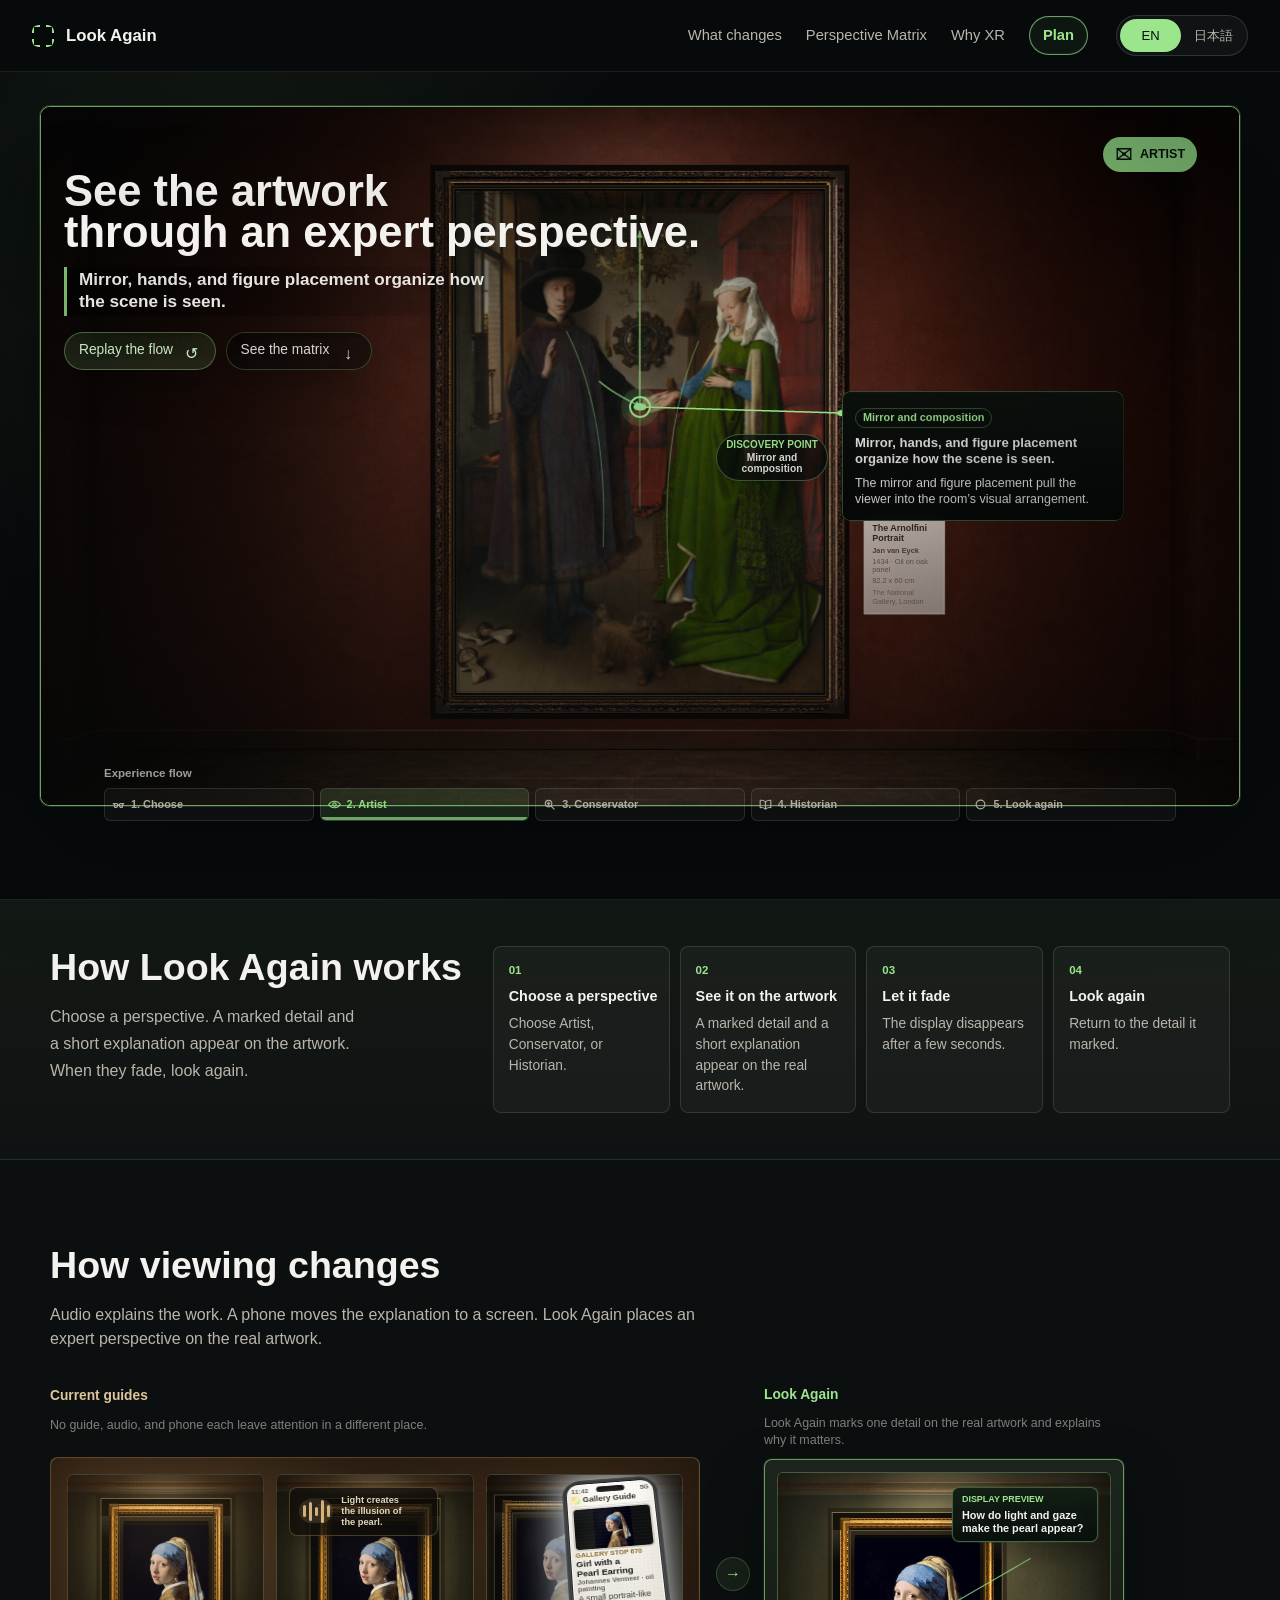
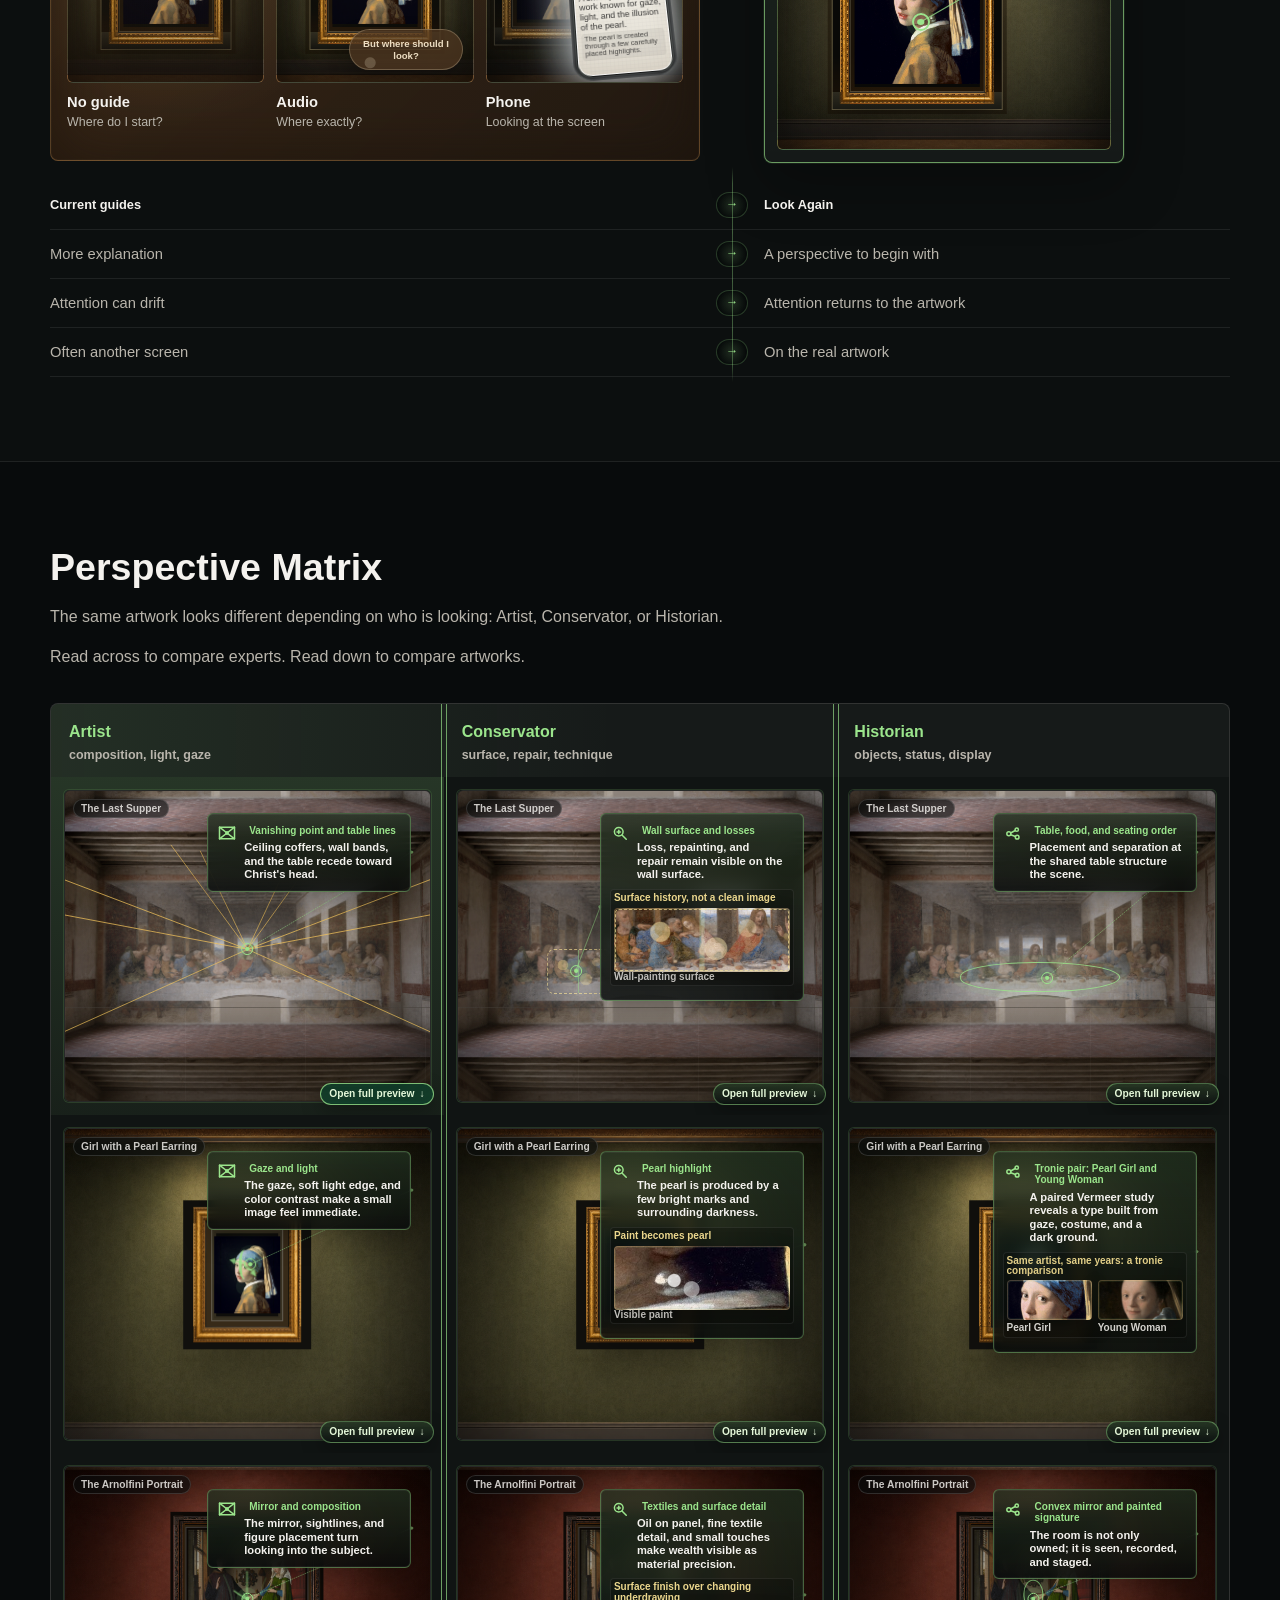
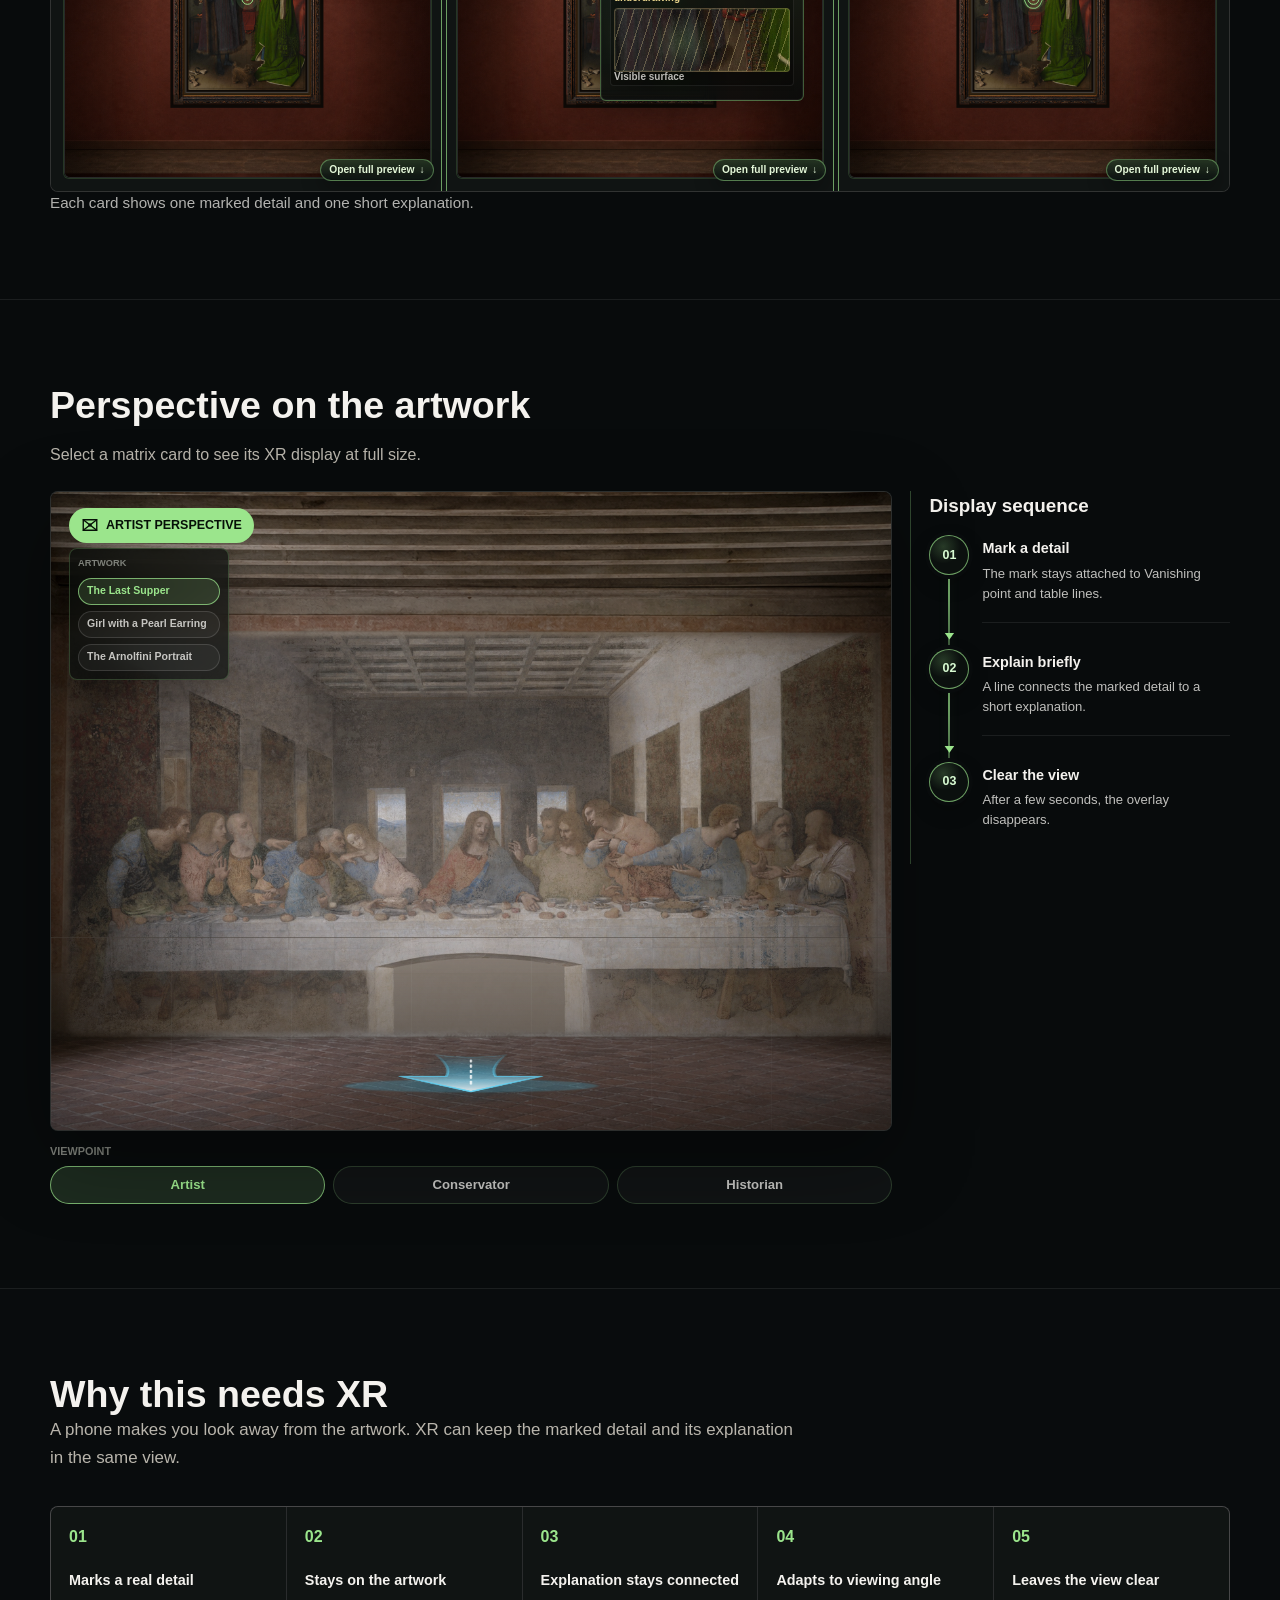
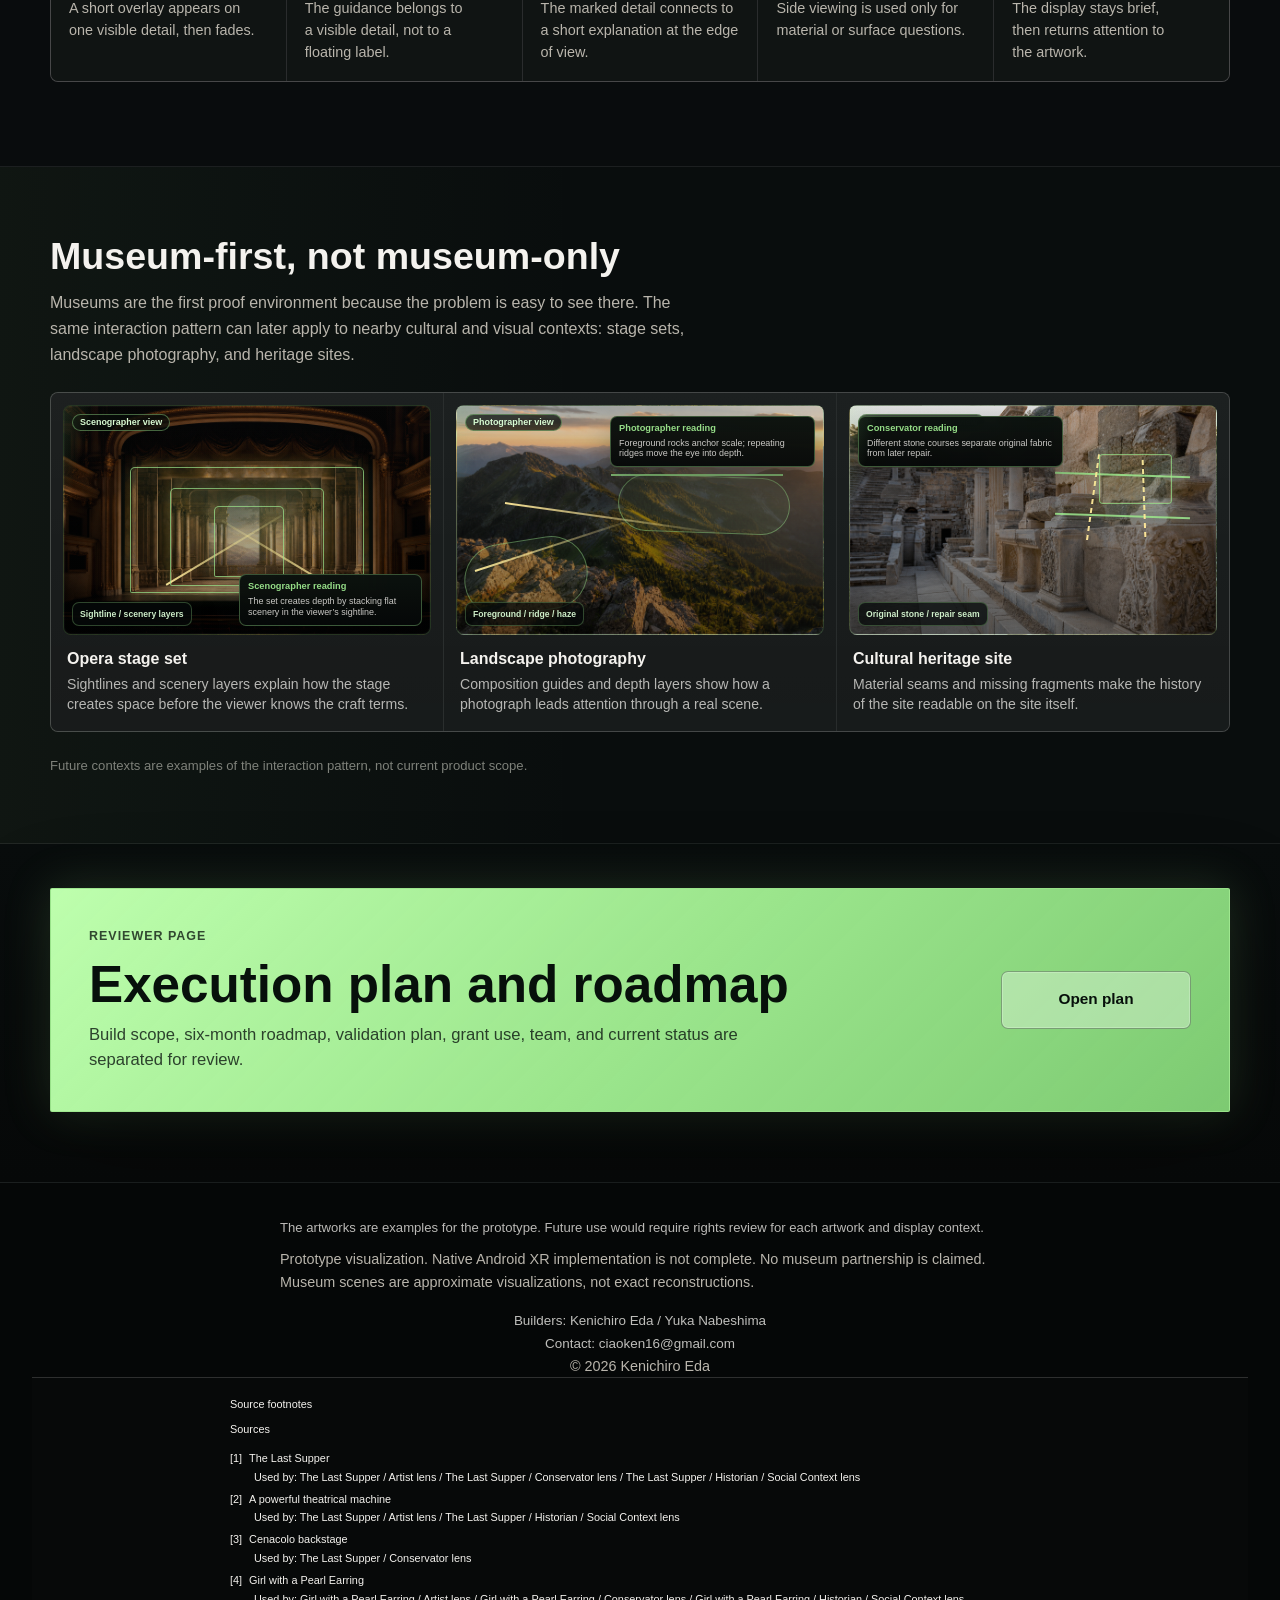
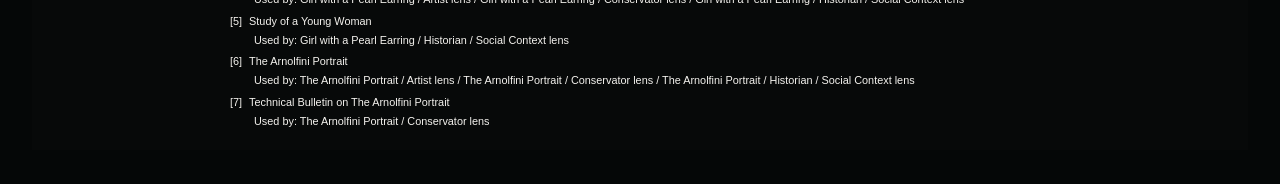
==== site/index.html @ 855e5a1c "Size Preview panels to content" ====
<!doctype html>
<html lang="en">
  <head>
    <meta charset="utf-8">
    <meta name="viewport" content="width=device-width, initial-scale=1">
    <title>Look&nbsp;Again</title>
    <meta
      name="description"
      content="Look&nbsp;Again is an Android XR prototype that overlays a short expert perspective on the real artwork, opens one question, and fades from view."
    >
    <link rel="icon" href="data:,">
    <link rel="stylesheet" href="./styles.css?v=v23-preview-content-width-1">
  </head>
  <body>
    <header class="site-header" aria-label="Global">
      <a class="brand" href="#top" aria-label="Look&nbsp;Again home">
        <span class="brand-mark" aria-hidden="true"></span>
        <span>Look&nbsp;Again</span>
      </a>
      <nav class="site-nav" aria-label="Page sections">
        <a href="#difference" data-i18n="nav.difference">What changes</a>
        <a href="#lenses" data-i18n="nav.lenses">Perspective Matrix</a>
        <a href="#xr-only" data-i18n="nav.aura">Why XR</a>
        <a class="nav-plan-link" href="./plan.html?lang=en" data-plan-link data-i18n="nav.planPage">Plan</a>
      </nav>
      <a class="header-plan-link" href="./plan.html?lang=en" data-plan-link data-i18n="nav.planPage">Plan</a>
      <div class="lang-switch" aria-label="Language">
        <button type="button" data-lang-button="en" aria-pressed="true">EN</button>
        <button type="button" data-lang-button="ja" aria-pressed="false">日本語</button>
      </div>
    </header>

    <main>
      <section class="hero" id="top" aria-labelledby="hero-title">
        <div class="hero-copy">
          <div>
            <h1 id="hero-title" data-i18n-html="hero.title">
              <span class="hero-title-focus">See the artwork<br>through an expert perspective.</span>
            </h1>
            <p class="hero-principle" data-i18n-html="hero.principle">
              The artwork does not change.<br>The perspective does.
            </p>
          </div>
          <p class="hero-sequence-caption" data-hero-sequence-caption aria-live="polite">
            How do light and gaze shape what you notice first?
          </p>
          <p class="hero-subcopy" data-i18n="hero.subcopy">
            Look&nbsp;Again is an Android XR experience that overlays a short expert perspective on the real artwork. The display appears briefly, then fades so you can return to the artwork itself.
          </p>
          <p class="hero-search-note" data-i18n="hero.searchNote">
            Search works after you know what to ask. Look&nbsp;Again works before that.
          </p>
          <div class="hero-actions" aria-label="Primary actions">
            <button type="button" class="button primary" data-action="replay">
              <span data-i18n="hero.replay">Replay the flow</span>
              <span aria-hidden="true" class="button-icon">↺</span>
            </button>
            <button type="button" class="button secondary" data-action="explore-lenses">
              <span data-i18n="hero.explore">See expert perspectives</span>
              <span aria-hidden="true" class="button-icon">↓</span>
            </button>
          </div>
        </div>

        <div class="hero-experience" data-hero-experience data-act="lookagain" aria-label="Look&nbsp;Again experience flow">
          <div class="xr-stage hero-stage museum-stage" data-xr-stage="hero">
            <div class="stage-bar">
              <p class="state-label" data-stage-label>ARTIST</p>
              <p class="state-caption" data-stage-caption aria-live="polite">
                How do light and gaze shape what you notice first?
              </p>
            </div>
            <div class="stage-scene" data-stage-scene></div>
          </div>
          <div class="hero-substate-lines">
            <div class="hero-substate-line">
              <span data-i18n="hero.examplesLabel">Experience flow</span>
              <div class="hero-substate-rail" data-lookagain-substate-rail aria-label="Look&nbsp;Again sub-state controls"></div>
            </div>
          </div>
        </div>
      </section>

      <section class="section experience-flow-section" id="experience-flow" aria-labelledby="experience-flow-title">
        <div class="section-inner experience-flow">
          <div class="experience-flow-copy">
            <h2 id="experience-flow-title" data-i18n="experienceFlow.title">How Look&nbsp;Again works</h2>
            <p data-i18n-html="experienceFlow.intro">
              Choose a perspective. A marked detail and a short explanation appear on the artwork. <span class="semantic-unit">When they fade,</span> look again.
            </p>
          </div>
          <div class="experience-flow-steps" aria-label="Look&nbsp;Again experience flow">
            <article>
              <span class="experience-flow-index">01</span>
              <h3 data-i18n="experienceFlow.steps.choose.title">Choose a perspective</h3>
              <p data-i18n="experienceFlow.steps.choose.body">Choose an expert perspective: Artist, Conservator, or Historian.</p>
            </article>
            <article>
              <span class="experience-flow-index">02</span>
              <h3 data-i18n="experienceFlow.steps.see.title">See it on the artwork</h3>
              <p data-i18n="experienceFlow.steps.see.body">A short question and focus area appear on the real artwork.</p>
            </article>
            <article>
              <span class="experience-flow-index">03</span>
              <h3 data-i18n="experienceFlow.steps.fade.title">Let it fade</h3>
              <p data-i18n="experienceFlow.steps.fade.body">The display stays brief and then fades from view.</p>
            </article>
            <article>
              <span class="experience-flow-index">04</span>
              <h3 data-i18n="experienceFlow.steps.look.title">Look again</h3>
              <p data-i18n="experienceFlow.steps.look.body">Once you have the perspective, look at the artwork with your own eyes.</p>
            </article>
          </div>
        </div>
      </section>

      <section class="section difference-section" id="difference" aria-labelledby="difference-title">
        <div class="section-inner">
          <div class="section-heading-row difference-heading">
            <div>
              <h2 id="difference-title" data-i18n="difference.title">How viewing changes</h2>
              <p data-i18n-html="difference.subtitle">
                Audio explains the work. A phone moves the explanation to a screen. Look&nbsp;Again places an expert perspective on the real artwork.
              </p>
            </div>
          </div>
          <div class="difference-snapshot" aria-label="Experience comparison">
            <div class="snapshot-side snapshot-existing">
              <div class="snapshot-side-label" data-i18n="difference.existingLabel">Current guides</div>
              <p class="snapshot-microcopy" data-i18n="difference.existingMicrocopy">
                They are useful, but you still have to find a way into the work.
              </p>
              <div class="existing-methods-group" data-snapshot-existing-group>
                <article class="method-thumb no-guide-thumb">
                  <div class="method-visual">
                    <div class="snapshot-framed-art" aria-hidden="true">
                      <img src="../assets/art/girl.jpg" alt="">
                    </div>
                    <div class="method-haze"></div>
                  </div>
                  <div class="method-copy">
                    <strong data-i18n="difference.noGuide.title">No guide</strong>
                    <span data-i18n="difference.noGuide.body">Where do I start?</span>
                  </div>
                </article>
                <article class="method-thumb audio-thumb">
                  <div class="method-visual">
                    <div class="snapshot-framed-art" aria-hidden="true">
                      <img src="../assets/art/girl.jpg" alt="">
                    </div>
                    <div class="audio-guide-mini" aria-hidden="true">
                      <div class="audio-wave-mini">
                        <span></span><span></span><span></span><span></span><span></span>
                      </div>
                      <p data-i18n="difference.audioTranscript">Light creates the illusion of the pearl.</p>
                    </div>
                    <div class="mini-thought-cloud" data-i18n="difference.audioBubble">Where exactly?</div>
                  </div>
                  <div class="method-copy">
                    <strong data-i18n="difference.audio.title">Audio</strong>
                    <span data-i18n="difference.audio.body">Where exactly?</span>
                  </div>
                </article>
                <article class="method-thumb phone-thumb">
                  <div class="method-visual">
                    <div class="snapshot-framed-art" aria-hidden="true">
                      <img src="../assets/art/girl.jpg" alt="">
                    </div>
                    <div class="phone-thumb-device" aria-hidden="true">
                      <div class="phone-thumb-screen">
                        <div class="phone-thumb-status">
                          <span>11:42</span>
                          <span>5G</span>
                        </div>
                        <div class="phone-thumb-app">
                          <span class="phone-thumb-app-icon"></span>
                          <strong data-i18n="difference.phoneUi.app">Gallery Guide</strong>
                        </div>
                        <div class="phone-thumb-art">
                          <img src="../assets/art/girl.jpg" alt="">
                        </div>
                        <div class="phone-thumb-copy-ui">
                          <span class="phone-thumb-kicker" data-i18n="difference.phoneUi.kicker">Gallery stop 670</span>
                          <strong class="phone-thumb-title-ui" data-i18n="difference.phoneUi.title">Girl with a Pearl&nbsp;Earring</strong>
                          <span class="phone-thumb-meta-ui" data-i18n="difference.phoneUi.meta">Johannes Vermeer · oil painting</span>
                          <div class="phone-thumb-chips" aria-hidden="true">
                            <span data-i18n="difference.phoneUi.chip1">Overview</span>
                            <span data-i18n="difference.phoneUi.chip2">Light</span>
                            <span data-i18n="difference.phoneUi.chip3">Materials</span>
                          </div>
                          <p data-i18n="difference.phoneUi.body">
                            A small portrait-like work known for gaze, light, and the illusion of the pearl.
                          </p>
                          <div class="phone-thumb-facts">
                            <span data-i18n="difference.phoneUi.fact1">The pearl is created through a few carefully placed highlights.</span>
                            <span data-i18n="difference.phoneUi.fact2">The dark ground pushes the lit face toward the viewer.</span>
                          </div>
                        </div>
                      </div>
                    </div>
                  </div>
                  <div class="method-copy">
                    <strong data-i18n="difference.phone.title">Phone</strong>
                    <span data-i18n="difference.phone.body">Looking at the screen</span>
                  </div>
                </article>
              </div>
            </div>
            <div class="snapshot-arrow" aria-hidden="true">→</div>
            <div class="snapshot-side snapshot-lookagain">
              <div class="snapshot-side-label" data-i18n="difference.lookAgainLabel">Look&nbsp;Again</div>
              <p class="snapshot-microcopy" data-i18n="difference.lookAgainMicrocopy">
                Look&nbsp;Again adds one perspective on the real artwork, then fades away.
              </p>
              <article class="lookagain-snapshot-card">
                <div class="lookagain-visual">
                  <div class="snapshot-framed-art" aria-hidden="true">
                    <img src="../assets/art/girl.jpg" alt="">
                  </div>
                  <span class="snapshot-target-pulse" aria-hidden="true"></span>
                  <svg class="snapshot-connector" viewBox="0 0 100 100" preserveAspectRatio="none" aria-hidden="true">
                    <line x1="43" y1="54" x2="76" y2="31"></line>
                    <circle cx="43" cy="54" r="1.1"></circle>
                  </svg>
                  <div class="snapshot-question-panel">
                    <span data-i18n="difference.xr.kicker">EXPERT PERSPECTIVE</span>
                    <strong data-i18n="difference.xr.question">How do light and gaze make the pearl appear?</strong>
                  </div>
                </div>
              </article>
            </div>
          </div>
          <div class="snapshot-comparison-rows" aria-label="Difference summary">
            <div class="snapshot-row snapshot-row-head">
              <span data-i18n="difference.rows.existingHead">Current guides</span>
              <span class="snapshot-row-arrow" aria-hidden="true">→</span>
              <span data-i18n="difference.rows.lookAgainHead">Look&nbsp;Again</span>
            </div>
            <div class="snapshot-row">
              <span data-i18n="difference.rows.contextExisting">More explanation</span>
              <span class="snapshot-row-arrow" aria-hidden="true">→</span>
              <span data-i18n="difference.rows.contextLookAgain">A perspective to begin with</span>
            </div>
            <div class="snapshot-row">
              <span data-i18n="difference.rows.infoExisting">Attention can drift</span>
              <span class="snapshot-row-arrow" aria-hidden="true">→</span>
              <span data-i18n="difference.rows.infoLookAgain">Attention returns to the artwork</span>
            </div>
            <div class="snapshot-row">
              <span data-i18n="difference.rows.attentionExisting">Often another screen</span>
              <span class="snapshot-row-arrow" aria-hidden="true">→</span>
              <span data-i18n="difference.rows.attentionLookAgain">On the real artwork</span>
            </div>
          </div>
        </div>
      </section>

      <section class="section lens-section" id="lenses" aria-labelledby="lenses-title">
        <div class="section-inner">
          <div class="section-heading-row">
            <div>
              <h2 id="lenses-title" data-i18n="lenses.title">Expert Perspectives</h2>
              <p data-i18n-html="lenses.body">
                The same artwork opens differently depending on which perspective you use.
              </p>
              <p class="matrix-explanation" data-i18n-html="lenses.explanation">
                Each card shows where that perspective begins.
              </p>
            </div>
          </div>
          <div class="lens-matrix" data-lens-matrix role="grid" aria-label="Expert Perspectives"></div>
          <p class="matrix-footer-line" data-i18n="lenses.footerLine">
            Instead of adding more explanation, Look&nbsp;Again makes the first question visible.
          </p>
        </div>
      </section>

      <section class="section preview-section" id="preview" aria-labelledby="preview-title">
        <div class="section-inner">
          <div class="section-heading-row">
            <div>
              <h2 id="preview-title" data-i18n-html="preview.title">Perspective on<br class="preview-heading-break"> <span class="heading-continuation">the artwork</span></h2>
              <p data-i18n-html="preview.body">
                Select a matrix card to see its <span class="semantic-unit">XR display</span> at <span class="semantic-unit">full size.</span>
              </p>
            </div>
          </div>
          <div class="preview-layout">
            <div class="preview-stage-column">
              <div class="xr-stage explorer-stage museum-stage" data-xr-stage="explorer">
                <div class="stage-bar">
                  <p class="state-label" data-stage-label>ARTIST PERSPECTIVE</p>
                  <p class="state-caption" data-stage-caption aria-live="polite">
		                    A question appears on the artwork.
                  </p>
                </div>
                <div class="preview-artwork-controls" data-preview-artwork-controls aria-label="Artwork controls"></div>
                <div class="stage-scene" data-stage-scene></div>
              </div>
              <div class="preview-lens-controls" data-preview-lens-controls aria-label="Viewpoint controls"></div>
            </div>
            <div class="preview-details" data-preview-details aria-live="polite">
              <h3 data-i18n="preview.mechanics.title">Display sequence</h3>
            </div>
          </div>
        </div>
      </section>

      <section class="section mechanics-section" id="xr-only" aria-labelledby="xr-only-title">
        <div class="section-inner">
          <h2 id="xr-only-title" data-i18n="xrOnly.title">Why this needs XR</h2>
          <p class="xr-only-intro" data-i18n-html="xrOnly.intro">
            A phone makes you look away from the artwork. XR can keep the marked detail and its explanation in <span class="semantic-unit">the same view.</span>
          </p>
          <div class="mechanics-list">
            <article>
              <span>01</span>
              <h3 data-i18n="xrOnly.items.pointing.title">A brief visual perspective</h3>
              <p data-i18n="xrOnly.items.pointing.body">
                A short overlay appears on one visible detail, then fades.
              </p>
            </article>
            <article>
              <span>02</span>
              <h3 data-i18n="xrOnly.items.spatial.title">Attached to the artwork</h3>
              <p data-i18n="xrOnly.items.spatial.body">
                The guidance belongs to a visible detail, not to a floating label.
              </p>
            </article>
            <article>
              <span>03</span>
              <h3 data-i18n="xrOnly.items.connector.title">Explanation stays connected</h3>
              <p data-i18n="xrOnly.items.connector.body">
                The marked detail connects to a short explanation at the edge of view.
              </p>
            </article>
            <article>
              <span>04</span>
              <h3 data-i18n="xrOnly.items.body.title">Adapts to viewing angle</h3>
              <p data-i18n="xrOnly.items.body.body">
                Side viewing is used only for material or surface questions.
              </p>
            </article>
            <article>
              <span>05</span>
              <h3 data-i18n="xrOnly.items.disappear.title">It fades from view</h3>
              <p data-i18n="xrOnly.items.disappear.body">
                The display stays brief, then returns attention to the artwork.
              </p>
            </article>
          </div>
        </div>
      </section>

      <section class="section future-contexts-section" id="future-contexts" aria-labelledby="future-contexts-title">
        <div class="section-inner future-contexts-inner">
          <div class="future-contexts-copy">
            <h2 id="future-contexts-title" data-i18n-html="futureContexts.title">Museum-first,<br class="future-title-mobile-break"> <span class="heading-continuation">not museum-only</span></h2>
            <p data-i18n-html="futureContexts.intro">
              Museums are the first proof environment because the problem is easy to see there. The same interaction pattern can later apply to nearby cultural and visual contexts: <span class="semantic-unit">stage sets,</span> <span class="semantic-unit">landscape photography,</span> and <span class="semantic-unit">heritage sites.</span>
            </p>
          </div>
          <div class="future-context-summary-grid" aria-label="Future context examples">
            <article class="future-context-card">
              <div class="future-xr-preview future-xr-opera" aria-hidden="true">
                <span class="future-xr-status" data-i18n="futureContexts.cards.opera.status">Scenographer view</span>
                <span class="future-opera-stage-line future-opera-stage-line-left"></span>
                <span class="future-opera-stage-line future-opera-stage-line-right"></span>
                <span class="future-opera-layer future-opera-layer-front"></span>
                <span class="future-opera-layer future-opera-layer-mid"></span>
                <span class="future-opera-layer future-opera-layer-back"></span>
                <span class="future-xr-panel" data-i18n="futureContexts.cards.opera.panel">Sightline / scenery layers</span>
                <span class="future-perspective-card future-perspective-card-opera">
                  <strong data-i18n="futureContexts.cards.opera.insightTitle">Scenographer reading</strong>
                  <span data-i18n="futureContexts.cards.opera.insightBody">The set creates depth by stacking flat scenery in the viewer’s sightline.</span>
                </span>
              </div>
              <div class="future-context-card-copy">
                <h3 data-i18n="futureContexts.cards.opera.title">Opera stage set</h3>
                <p data-i18n="futureContexts.cards.opera.body">Sightlines and scenery layers explain how the stage creates space before the viewer knows the craft terms.</p>
              </div>
            </article>
            <article class="future-context-card">
              <div class="future-xr-preview future-xr-landscape" aria-hidden="true">
                <span class="future-xr-status" data-i18n="futureContexts.cards.landscape.status">Photographer view</span>
                <span class="future-landscape-line future-landscape-line-foreground"></span>
                <span class="future-landscape-line future-landscape-line-ridge"></span>
                <span class="future-landscape-horizon"></span>
                <span class="future-landscape-depth future-landscape-depth-near"></span>
                <span class="future-landscape-depth future-landscape-depth-far"></span>
                <span class="future-xr-panel" data-i18n="futureContexts.cards.landscape.panel">Foreground / ridge / haze</span>
                <span class="future-perspective-card future-perspective-card-landscape">
                  <strong data-i18n="futureContexts.cards.landscape.insightTitle">Photographer reading</strong>
                  <span data-i18n="futureContexts.cards.landscape.insightBody">Foreground rocks anchor scale; repeating ridges move the eye into depth.</span>
                </span>
              </div>
              <div class="future-context-card-copy">
                <h3 data-i18n="futureContexts.cards.landscape.title">Landscape photography</h3>
                <p data-i18n="futureContexts.cards.landscape.body">Composition guides and depth layers show how a photograph leads attention through a real scene.</p>
              </div>
            </article>
            <article class="future-context-card">
              <div class="future-xr-preview future-xr-heritage" aria-hidden="true">
                <span class="future-xr-status" data-i18n="futureContexts.cards.heritage.status">Heritage conservator view</span>
                <span class="future-heritage-course future-heritage-course-one"></span>
                <span class="future-heritage-course future-heritage-course-two"></span>
                <span class="future-heritage-seam future-heritage-seam-one"></span>
                <span class="future-heritage-seam future-heritage-seam-two"></span>
                <span class="future-heritage-fragment"></span>
                <span class="future-xr-panel" data-i18n="futureContexts.cards.heritage.panel">Original stone / repair seam</span>
                <span class="future-perspective-card future-perspective-card-heritage">
                  <strong data-i18n="futureContexts.cards.heritage.insightTitle">Conservator reading</strong>
                  <span data-i18n="futureContexts.cards.heritage.insightBody">Different stone courses separate original fabric from later repair.</span>
                </span>
              </div>
              <div class="future-context-card-copy">
                <h3 data-i18n="futureContexts.cards.heritage.title">Cultural heritage site</h3>
                <p data-i18n="futureContexts.cards.heritage.body">Material seams and missing fragments make the history of the site readable on the site itself.</p>
              </div>
            </article>
          </div>
          <p class="future-contexts-note" data-i18n="futureContexts.note">
            Future contexts are examples of the interaction pattern, not current product scope.
          </p>
        </div>
      </section>

      <section class="section execution-plan-section" id="execution-plan" aria-labelledby="execution-plan-title">
        <div class="section-inner">
          <a class="execution-plan-cta" href="./plan.html?lang=en" data-plan-link>
            <span class="execution-plan-cta-copy">
              <span class="execution-plan-cta-kicker" data-i18n="executionPlanCta.kicker">Reviewer page</span>
              <span id="execution-plan-title" class="execution-plan-cta-title" data-i18n-html="executionPlanCta.title">Execution plan<span class="cta-conjunction"> and </span><span class="cta-roadmap-inline">roadmap</span><br class="cta-heading-break"><span class="cta-roadmap-break">Roadmap</span></span>
              <span class="execution-plan-cta-body" data-i18n="executionPlanCta.body">Build scope, six-month roadmap, validation plan, grant use, team, and current status are separated for review.</span>
            </span>
            <span class="execution-plan-cta-action" data-i18n="executionPlanCta.action">Open plan</span>
          </a>
        </div>
      </section>
    </main>

    <footer class="site-footer">
      <p class="example-note" data-i18n="footer.exampleNote">
        The artworks are examples for the prototype. Future use would require rights review for each artwork and display context.
      </p>
      <p data-i18n="footer.disclaimer">
        Prototype visualization. Native Android XR implementation is not complete. No museum partnership is claimed. Museum scenes are approximate visualizations, not exact reconstructions.
      </p>
      <p class="footer-contact" data-i18n-html="footer.contactHtml">
        Builders: Kenichiro Eda / Yuka Nabeshima<br>Contact: ciaoken16@gmail.com
      </p>
      <p class="footer-copyright" data-i18n="footer.copyright">
        © 2026 Kenichiro Eda
      </p>
      <section class="source-footnotes" data-source-footnotes aria-label="Source footnotes"></section>
    </footer>

    <script src="./i18n.js?v=v23-preview-wrap-1"></script>
    <script src="./lens-cue-specs-v23.js?v=v23-typography-audit-5"></script>
    <script src="./experience.js?v=v23-yesterday-effects-1"></script>
  </body>
</html>
---- site/styles.css ----
:root {
  --bg: #080b0c;
  --bg-soft: #111515;
  --ink: #f4f2ee;
  --muted: #b9b5ac;
  --dim: #7e817a;
  --line: rgba(244, 242, 238, 0.14);
  --panel: rgba(16, 19, 18, 0.84);
  --panel-solid: #141817;
  --gallery-wall: #b4ad9f;
  --gallery-floor: #3e362d;
  --wood: #7b5534;
  --frame-gold: #a98548;
  --frame-dark: #48311f;
  --green: #9be58c;
  --green-strong: #65d96e;
  --amber: #f3c55c;
  --danger-muted: #cc9b5f;
  --shadow: 0 26px 80px rgba(0, 0, 0, 0.34);
  --max: 1180px;
}

* {
  box-sizing: border-box;
}

html {
  scroll-behavior: smooth;
}

body {
  margin: 0;
  min-width: 320px;
  background: var(--bg);
  color: var(--ink);
  font-family: Helvetica, Arial, sans-serif;
  line-height: 1.5;
  overflow-wrap: normal;
  text-rendering: optimizeLegibility;
  word-break: normal;
}

p,
li,
small,
figcaption,
.edge-panel,
.anchor-label,
.execution-plan-cta-body {
  text-wrap: pretty;
}

html[lang="ja"] body {
  font-family: "Hiragino Kaku Gothic ProN", "Hiragino Sans", "Yu Gothic", Meiryo, sans-serif;
  line-break: strict;
  word-break: normal;
}

@supports (word-break: auto-phrase) {
  html[lang="ja"] body {
    word-break: auto-phrase;
  }
}

button,
select {
  font: inherit;
}

button {
  cursor: pointer;
}

a {
  color: inherit;
  text-decoration: none;
}

img {
  display: block;
  width: auto;
  max-width: 100%;
  height: auto;
}

.heading-narrow-break,
.preview-heading-break,
.cta-heading-break {
  display: none;
}

.semantic-unit {
  white-space: nowrap;
}

.cta-roadmap-break {
  display: none;
}

.site-header {
  position: sticky;
  top: 0;
  z-index: 40;
  display: grid;
  grid-template-columns: auto 1fr auto;
  align-items: center;
  gap: 28px;
  min-height: 72px;
  padding: 0 32px;
  border-bottom: 1px solid rgba(255, 255, 255, 0.08);
  background: rgba(8, 11, 12, 0.86);
  backdrop-filter: blur(18px);
}

.brand {
  display: inline-flex;
  align-items: center;
  gap: 12px;
  color: var(--ink);
  font-size: 1.05rem;
  font-weight: 650;
  white-space: nowrap;
}

.brand-mark {
  width: 22px;
  height: 22px;
  border: 2px solid var(--green);
  border-radius: 6px;
  mask:
    linear-gradient(#000 0 0) top left / 8px 2px no-repeat,
    linear-gradient(#000 0 0) top left / 2px 8px no-repeat,
    linear-gradient(#000 0 0) top right / 8px 2px no-repeat,
    linear-gradient(#000 0 0) top right / 2px 8px no-repeat,
    linear-gradient(#000 0 0) bottom left / 8px 2px no-repeat,
    linear-gradient(#000 0 0) bottom left / 2px 8px no-repeat,
    linear-gradient(#000 0 0) bottom right / 8px 2px no-repeat,
    linear-gradient(#000 0 0) bottom right / 2px 8px no-repeat;
  background: var(--green);
}

.site-nav {
  display: flex;
  justify-content: flex-end;
  gap: 24px;
  color: var(--muted);
  font-size: 0.92rem;
}

.site-nav a {
  padding: 8px 0;
}

.site-nav a:hover,
.site-nav a:focus-visible {
  color: var(--ink);
}

.site-nav .nav-plan-link {
  align-self: center;
  border: 1px solid rgba(155, 229, 140, 0.66);
  border-radius: 999px;
  padding: 7px 13px;
  color: var(--green);
  background: rgba(155, 229, 140, 0.055);
  font-weight: 720;
  box-shadow: 0 0 0 1px rgba(155, 229, 140, 0.06) inset;
}

.site-nav .nav-plan-link:hover,
.site-nav .nav-plan-link:focus-visible {
  color: #061007;
  background: var(--green);
}

.header-plan-link {
  display: none;
  border: 1px solid rgba(155, 229, 140, 0.68);
  border-radius: 999px;
  padding: 7px 12px;
  color: var(--green);
  background: rgba(155, 229, 140, 0.055);
  font-size: 0.82rem;
  font-weight: 740;
  white-space: nowrap;
}

.header-plan-link:hover,
.header-plan-link:focus-visible {
  color: #061007;
  background: var(--green);
}

.lang-switch {
  display: inline-grid;
  grid-template-columns: 1fr 1fr;
  gap: 2px;
  padding: 3px;
  border: 1px solid var(--line);
  border-radius: 999px;
  background: rgba(255, 255, 255, 0.04);
}

.lang-switch button {
  min-width: 58px;
  border: 0;
  border-radius: 999px;
  padding: 7px 11px;
  background: transparent;
  color: var(--muted);
  font-size: 0.82rem;
}

.lang-switch button[aria-pressed="true"] {
  background: var(--green);
  color: #061007;
}

.hero {
  display: grid;
  position: relative;
  grid-template-columns: 1fr;
  align-items: stretch;
  min-height: calc(100svh - 72px);
  padding: 34px 32px 28px;
  border-bottom: 1px solid rgba(255, 255, 255, 0.08);
  background:
    radial-gradient(circle at 18% 18%, rgba(155, 229, 140, 0.08), transparent 34%),
    linear-gradient(180deg, rgba(8, 11, 12, 1) 0%, rgba(8, 11, 12, 0.9) 38%, rgba(8, 11, 12, 1) 100%),
    #090c0d;
}

.hero-copy {
  display: grid;
  position: absolute;
  left: clamp(28px, 5vw, 72px);
  top: clamp(74px, 11vh, 112px);
  z-index: 32;
  gap: 12px;
  align-items: start;
  width: min(58vw, 800px);
  pointer-events: none;
}

.hero h1 {
  display: grid;
  gap: 8px;
  margin: 0;
  max-width: 100%;
  font-size: inherit;
  line-height: 1;
  font-weight: 720;
  white-space: nowrap;
  text-shadow: 0 18px 70px rgba(0, 0, 0, 0.72);
}

.hero-title-kicker {
  display: block;
  width: max-content;
  max-width: 100%;
  border-left: 3px solid var(--green);
  padding-left: 10px;
  color: rgba(217, 251, 211, 0.92);
  font-size: clamp(0.82rem, 1.08vw, 1rem);
  font-weight: 760;
  line-height: 1.15;
  text-transform: uppercase;
}

.hero-title-focus {
  display: block;
  max-width: none;
  color: var(--ink);
  font-size: clamp(2.2rem, 3.4vw, 3rem);
  font-weight: 780;
  line-height: 0.94;
  white-space: nowrap;
}

.hero-subcopy {
  display: none;
  margin: 0;
  max-width: 480px;
  color: rgba(244, 242, 238, 0.88);
  font-size: clamp(1rem, 1.35vw, 1.18rem);
  line-height: 1.45;
  text-shadow: 0 10px 34px rgba(0, 0, 0, 0.74);
}

.hero-search-note {
  display: none;
}

.hero-actions {
  display: flex;
  flex-wrap: wrap;
  gap: 10px;
  margin-top: 4px;
  justify-content: flex-start;
  pointer-events: auto;
}

.hero-actions .button {
  min-height: 38px;
  padding: 0 14px;
  color: rgba(244, 242, 238, 0.88);
  font-size: 0.86rem;
  background: rgba(5, 8, 8, 0.5);
  border-color: rgba(255, 255, 255, 0.2);
  box-shadow: 0 14px 40px rgba(0, 0, 0, 0.32);
}

.hero-actions .button.primary {
  color: rgba(217, 251, 211, 0.94);
  background: rgba(155, 229, 140, 0.12);
  border-color: rgba(155, 229, 140, 0.38);
}

.hero-actions .button.secondary {
  background: rgba(5, 8, 8, 0.5);
  border-color: rgba(155, 229, 140, 0.24);
}

.hero-delta-proof {
  display: none;
}

.hero-delta-row {
  display: grid;
  grid-template-columns: 78px minmax(0, 1fr);
  gap: 10px;
  align-items: start;
  padding: 10px;
  background: rgba(255, 255, 255, 0.04);
}

.hero-delta-row.lookagain {
  background: rgba(155, 229, 140, 0.1);
}

.hero-delta-kicker {
  color: var(--green);
  font-size: 0.68rem;
  font-weight: 820;
  line-height: 1.2;
  text-transform: uppercase;
}

.hero-delta-row.existing .hero-delta-kicker {
  color: var(--amber);
}

.hero-delta-row strong {
  display: block;
  color: var(--ink);
  font-size: 0.8rem;
  line-height: 1.22;
}

.hero-delta-row p {
  margin: 4px 0 0;
  color: var(--muted);
  font-size: 0.7rem;
  line-height: 1.34;
}

.button {
  display: inline-flex;
  align-items: center;
  justify-content: center;
  gap: 10px;
  min-height: 42px;
  border-radius: 999px;
  padding: 0 16px;
  border: 1px solid transparent;
  color: var(--ink);
  font-size: 0.95rem;
  transition:
    transform 160ms ease,
    border-color 160ms ease,
    background 160ms ease;
}

.button:hover {
  transform: translateY(-1px);
}

.button:focus-visible,
.state-step:focus-visible,
.matrix-cell:focus-visible,
select:focus-visible {
  outline: 2px solid var(--green);
  outline-offset: 3px;
}

.button.primary {
  background: var(--green);
  color: #071008;
}

.button.secondary {
  border-color: rgba(155, 229, 140, 0.52);
  background: rgba(155, 229, 140, 0.06);
}

.button-icon {
  display: inline-grid;
  place-items: center;
  width: 1.1em;
  height: 1.1em;
  font-size: 1rem;
}

.hero-principle {
  display: none;
}

.hero-experience {
  display: grid;
  position: relative;
  gap: 0;
  width: min(100%, 1200px);
  max-width: 100%;
  min-width: 0;
  margin-bottom: 28px;
  justify-self: center;
}

.xr-stage {
  position: relative;
  overflow: hidden;
  border: 1px solid rgba(255, 255, 255, 0.12);
  border-radius: 8px;
  background: #0f1110;
  box-shadow: var(--shadow);
}

.museum-stage {
  --look-x: 0;
  --look-y: 0;
  --room-x: 0px;
  --room-y: 0px;
  --art-x: 0px;
  --art-y: 0px;
  --overlay-x: 0px;
  --overlay-y: 0px;
  --panel-x: 0px;
  --panel-y: 0px;
  --phone-x: 0px;
  --phone-y: 0px;
  --phone-rotate: 0deg;
}

.museum-stage.is-parallax-enabled {
  touch-action: pan-y;
}

.museum-stage.is-parallax-enabled .stage-layer--room {
  background-position: calc(50% + var(--room-x)) calc(50% + var(--room-y));
}

.museum-stage.is-parallax-enabled .stage-layer--artwork {
  translate: var(--art-x) var(--art-y);
  transition:
    left 460ms ease,
    top 460ms ease,
    width 460ms ease,
    transform 460ms ease;
  will-change: translate;
}

.museum-stage.is-parallax-enabled .stage-layer--foreground {
  translate: var(--phone-x) var(--phone-y);
  rotate: var(--phone-rotate);
  transition:
    translate 150ms ease-out,
    rotate 150ms ease-out;
  will-change: translate, rotate;
}

.stage-layer--panel {
  translate: var(--panel-safe-x, 0px) var(--panel-safe-y, 0px);
}

.museum-stage.is-parallax-enabled .stage-layer--panel {
  translate: calc(var(--panel-x) + var(--panel-safe-x, 0px)) calc(var(--panel-y) + var(--panel-safe-y, 0px));
  will-change: translate;
}

.museum-stage.is-parallax-enabled .stage-layer--overlay:not(.connector-svg):not(.room-perspective-svg) {
  translate: var(--overlay-x) var(--overlay-y);
  will-change: translate;
}

@media (prefers-reduced-motion: reduce) {
  .museum-stage {
    --look-x: 0;
    --look-y: 0;
    --room-x: 0px;
    --room-y: 0px;
    --art-x: 0px;
    --art-y: 0px;
    --overlay-x: 0px;
    --overlay-y: 0px;
    --panel-x: 0px;
    --panel-y: 0px;
    --phone-x: 0px;
    --phone-y: 0px;
    --phone-rotate: 0deg;
  }
}

.hero-stage {
  width: 100%;
  aspect-ratio: 16 / 9;
  min-height: clamp(520px, calc(100svh - 166px), 700px);
  border-color: rgba(155, 229, 140, 0.3);
  border-radius: 10px;
}

.hero-stage::before,
.hero-stage::after {
  content: "";
  position: absolute;
  inset: 0;
  z-index: 18;
  pointer-events: none;
}

.hero-stage::before {
  opacity: 1;
  background:
    linear-gradient(90deg, rgba(5, 8, 8, 0.46) 0%, rgba(5, 8, 8, 0.22) 31%, transparent 58%),
    radial-gradient(circle at 53% 48%, transparent 0 22%, rgba(5, 8, 8, 0.08) 38%, rgba(5, 8, 8, 0.28) 88%),
    linear-gradient(180deg, rgba(5, 8, 8, 0.14), transparent 40%, rgba(5, 8, 8, 0.34));
}

.hero-stage::after {
  opacity: 0;
  background:
    radial-gradient(circle at 50% 50%, rgba(226, 255, 220, 0.7) 0 1%, rgba(155, 229, 140, 0.45) 7%, rgba(155, 229, 140, 0.12) 24%, transparent 58%),
    radial-gradient(circle at 50% 50%, transparent 0 22%, rgba(232, 255, 227, 0.34) 23%, transparent 42%);
  mix-blend-mode: screen;
}

.hero-stage.is-stage-changing .stage-scene {
  animation: heroSceneCut 760ms ease both;
}

.hero-stage[data-state="select"].is-stage-changing .stage-scene {
  animation: xrWorldOpen 1400ms ease-out both;
}

.hero-stage.is-xr-reveal::after {
  animation: xrReveal 1400ms ease-out both;
}

.hero-experience[data-act="lookagain"] .hero-stage {
  border-color: rgba(155, 229, 140, 0.68);
  box-shadow:
    0 0 0 1px rgba(155, 229, 140, 0.16),
    0 34px 120px rgba(0, 0, 0, 0.44);
}

.hero-experience {
  position: relative;
}

.hero-act-rail {
  position: absolute;
  left: 16px;
  right: 16px;
  bottom: 120px;
  z-index: 24;
  display: none;
  grid-template-columns: minmax(0, 1.08fr) minmax(0, 1fr);
  gap: 10px;
  padding: 10px;
  border: 1px solid rgba(255, 255, 255, 0.1);
  border-radius: 8px;
  background:
    linear-gradient(90deg, rgba(242, 184, 91, 0.06), rgba(155, 229, 140, 0.05)),
    rgba(255, 255, 255, 0.026);
}

.act-step {
  position: relative;
  display: grid;
  gap: 3px;
  min-height: 42px;
  border: 1px solid rgba(255, 255, 255, 0.11);
  border-radius: 7px;
  padding: 9px 11px 10px;
  background: rgba(255, 255, 255, 0.035);
  color: var(--muted);
  text-align: left;
}

.act-step::after {
  content: "";
  position: absolute;
  left: 12px;
  right: 12px;
  bottom: 7px;
  height: 2px;
  border-radius: 999px;
  background: rgba(255, 255, 255, 0.12);
}

.act-step span {
  color: var(--ink);
  font-size: 0.98rem;
  font-weight: 760;
}

.act-step small {
  color: var(--dim);
  font-size: 0.73rem;
}

.act-step[aria-current="true"] {
  border-color: rgba(155, 229, 140, 0.66);
  background: rgba(155, 229, 140, 0.12);
}

.hero-experience[data-active-act="existing"] .hero-sequence-act[data-hero-act="existing"] {
  border-color: rgba(242, 184, 91, 0.48);
  background: rgba(242, 184, 91, 0.09);
}

.hero-experience[data-active-act="existing"] .hero-sequence-act[data-hero-act="existing"]::after {
  background: rgba(242, 184, 91, 0.58);
}

.hero-experience[data-active-act="lookagain"] .hero-sequence-act[data-hero-act="lookagain"]::after {
  background: rgba(155, 229, 140, 0.68);
}

.hero-substate-lines {
  position: absolute;
  left: clamp(20px, 5vw, 64px);
  right: clamp(20px, 5vw, 64px);
  bottom: 22px;
  z-index: 25;
  display: grid;
  grid-template-columns: minmax(0, 1fr);
  gap: 14px;
  padding: 0;
  border: 0;
  background: transparent;
  backdrop-filter: none;
}

.hero-substate-line {
  display: grid;
  grid-template-columns: 1fr;
  gap: 6px;
  align-items: stretch;
  color: var(--dim);
  font-size: 0.72rem;
  font-weight: 760;
}

.hero-substate-line > span {
  color: rgba(244, 242, 238, 0.64);
  text-shadow: 0 10px 30px rgba(0, 0, 0, 0.82);
  overflow: hidden;
  text-overflow: ellipsis;
  white-space: nowrap;
}

.hero-substate-rail {
  display: grid;
  grid-template-columns: repeat(5, minmax(0, 1fr));
  gap: 6px;
  min-height: 28px;
  opacity: 0.46;
}

.hero-experience[data-act="lookagain"] [data-lookagain-substate-rail] {
  opacity: 0.94;
}

.substate-step {
  position: relative;
  overflow: hidden;
  min-height: 28px;
  border-radius: 999px;
  padding: 5px 9px 6px;
  border: 1px solid rgba(255, 255, 255, 0.1);
  background: rgba(4, 8, 8, 0.66);
  font-size: 0.68rem;
  backdrop-filter: blur(8px);
}

.hero-sequence-step::after {
  content: "";
  position: absolute;
  left: 0;
  right: auto;
  bottom: 0;
  width: 0%;
  height: 3px;
  border-radius: 999px;
  background: rgba(155, 229, 140, 0.72);
  pointer-events: none;
}

.hero-experience[data-active-act="existing"] .hero-sequence-step[aria-current="true"]::after {
  background: rgba(242, 184, 91, 0.75);
}

.hero-sequence-step[aria-current="true"]::after {
  animation: heroSegmentProgress var(--segment-duration, 3000ms) linear forwards;
}

.hero-sequence-caption {
  position: relative;
  z-index: 1;
  width: min(100%, 430px);
  min-height: 0;
  margin: 2px 0 0;
  border: 0;
  border-radius: 0;
  border-left: 3px solid rgba(155, 229, 140, 0.82);
  padding: 2px 0 3px 12px;
  background: linear-gradient(90deg, rgba(5, 8, 8, 0.46), transparent);
  color: rgba(244, 242, 238, 0.94);
  font-size: clamp(0.98rem, 1.34vw, 1.22rem);
  font-weight: 650;
  line-height: 1.28;
  text-shadow: 0 14px 44px rgba(0, 0, 0, 0.8);
}

@keyframes heroSegmentProgress {
  from {
    width: 0%;
  }
  to {
    width: 100%;
  }
}

@keyframes heroSceneCut {
  0% {
    filter: brightness(0.82) saturate(0.86);
    transform: scale(1.006);
  }
  100% {
    filter: brightness(1) saturate(1);
    transform: scale(1);
  }
}

@keyframes heroCaptionRefresh {
  0% {
    opacity: 0;
    transform: translateX(-12px);
  }
  100% {
    opacity: 1;
    transform: translateX(0);
  }
}

@keyframes xrReveal {
  0% {
    opacity: 0;
    transform: scale(0.18);
    filter: blur(16px);
  }
  36% {
    opacity: 0.95;
  }
  100% {
    opacity: 0;
    transform: scale(2.25);
    filter: blur(2px);
  }
}

@keyframes xrWorldOpen {
  0% {
    filter: brightness(0.78) saturate(0.82);
    transform: scale(0.985);
  }
  55% {
    filter: brightness(1.16) saturate(1.08);
  }
  100% {
    filter: brightness(1) saturate(1);
    transform: scale(1);
  }
}

@keyframes viewpointOptionFocus {
  0%,
  24%,
  100% {
    border-color: rgba(244, 242, 238, 0.2);
    background: rgba(244, 242, 238, 0.1);
    color: rgba(244, 242, 238, 0.88);
    box-shadow: none;
  }
  8%,
  18% {
    border-color: rgba(155, 229, 140, 0.72);
    background: rgba(155, 229, 140, 0.15);
    color: rgba(244, 242, 238, 0.98);
    box-shadow: 0 0 0 1px rgba(155, 229, 140, 0.2);
  }
}

@keyframes heroViewpointSelectorPop {
  0% {
    opacity: 0;
    clip-path: circle(0% at 50% 50%);
    transform: translateY(-50%) scale(0.74);
    filter: blur(10px);
  }
  54% {
    opacity: 1;
    clip-path: circle(76% at 50% 50%);
    transform: translateY(-50%) scale(1.018);
    filter: blur(0);
  }
  100% {
    opacity: 1;
    clip-path: circle(145% at 50% 50%);
    transform: translateY(-50%) scale(1);
    filter: blur(0);
  }
}

@keyframes heroStateIconSwap {
  0% {
    opacity: 0;
    transform: rotate(-135deg) scale(0.45);
    filter: blur(3px);
  }
  54% {
    opacity: 1;
    transform: rotate(18deg) scale(1.08);
    filter: blur(0);
  }
  100% {
    opacity: 1;
    transform: rotate(0deg) scale(1);
    filter: blur(0);
  }
}

@keyframes selectedViewpointLock {
  0% {
    box-shadow: 0 0 0 0 rgba(155, 229, 140, 0);
  }
  45% {
    box-shadow: 0 0 0 4px rgba(155, 229, 140, 0.16), 0 0 22px rgba(155, 229, 140, 0.18);
  }
  100% {
    box-shadow: 0 0 0 1px rgba(155, 229, 140, 0.28), 0 0 16px rgba(155, 229, 140, 0.12);
  }
}

@keyframes hudArrive {
  0% {
    opacity: 0;
    transform: translateY(10px) scale(0.96);
  }
  100% {
    opacity: 1;
    transform: translateY(0) scale(1);
  }
}

@keyframes futureSceneBreathe {
  0%,
  100% {
    opacity: 0.82;
    transform: scale(1);
  }
  50% {
    opacity: 1;
    transform: scale(1.018);
  }
}

@keyframes futureTargetPulse {
  0%,
  100% {
    box-shadow:
      0 0 0 5px rgba(155, 229, 140, 0.08),
      0 0 20px rgba(155, 229, 140, 0.32);
  }
  50% {
    box-shadow:
      0 0 0 9px rgba(155, 229, 140, 0.16),
      0 0 30px rgba(155, 229, 140, 0.52);
  }
}

@keyframes futurePanelFloat {
  0%,
  100% {
    transform: translateY(0);
  }
  50% {
    transform: translateY(-3px);
  }
}

@keyframes futureScan {
  0%,
  35% {
    transform: translateX(-34%);
    opacity: 0;
  }
  52% {
    opacity: 1;
  }
  80%,
  100% {
    transform: translateX(34%);
    opacity: 0;
  }
}

@media (prefers-reduced-motion: reduce) {
  .hero-sequence-step[aria-current="true"]::after {
    width: 100%;
    animation: none;
  }
}

.explorer-stage {
  width: 100%;
  max-width: 100%;
  aspect-ratio: 16 / 9;
  min-height: 640px;
}

.preview-layout {
  display: grid;
  grid-template-columns: minmax(0, 1.45fr) minmax(280px, 0.55fr);
  gap: var(--preview-layout-gap, 18px);
  align-items: start;
  margin-top: 24px;
  width: 100%;
  max-width: 100%;
  min-width: 0;
}

.preview-layout > * {
  min-width: 0;
}

.preview-stage-column {
  display: grid;
  gap: 12px;
  min-width: 0;
}

.preview-section {
  --preview-layout-gap: 18px;
  --preview-stage-inset: 18px;
}

.preview-section :is(
  .section-heading-row p,
  .preview-details,
  .preview-sequence-copy,
  .preview-reference-note,
  .explorer-stage .edge-panel,
  .explorer-stage .panel-target,
  .explorer-stage .micro-evidence,
  .explorer-stage .material-evidence,
  .explorer-stage .comparative-evidence
) {
  overflow-wrap: normal;
  word-break: normal;
  hyphens: none;
  text-wrap: wrap;
}

html[lang="ja"] .preview-section :is(
  .section-heading-row p,
  .preview-details,
  .preview-sequence-copy,
  .preview-reference-note,
  .explorer-stage .edge-panel,
  .explorer-stage .panel-target,
  .explorer-stage .micro-evidence,
  .explorer-stage .material-evidence,
  .explorer-stage .comparative-evidence
) {
  line-break: strict;
}

.preview-lens-controls {
  display: grid;
  min-width: 0;
}

.preview-artwork-controls {
  position: absolute;
  z-index: 7;
  left: var(--preview-stage-inset);
  top: 56px;
  width: min(160px, calc(100% - 36px));
  pointer-events: auto;
}

.preview-control-group {
  display: grid;
  gap: 7px;
}

.preview-control-group > span {
  color: var(--dim);
  font-size: 0.68rem;
  font-weight: 820;
  letter-spacing: 0;
  text-transform: uppercase;
}

.preview-control-row {
  display: flex;
  flex-wrap: wrap;
  gap: 6px;
}

.preview-control-group-lens .preview-control-row {
  display: grid;
  grid-template-columns: repeat(3, minmax(0, 1fr));
  gap: 8px;
}

.preview-control-group-artwork .preview-control-row {
  display: grid;
  gap: 6px;
}

.preview-artwork-controls .preview-control-group {
  border: 1px solid rgba(155, 229, 140, 0.22);
  border-radius: 8px;
  padding: 8px;
  background: rgba(8, 12, 11, 0.68);
  backdrop-filter: blur(12px);
  box-shadow: 0 14px 34px rgba(0, 0, 0, 0.28);
}

.preview-artwork-controls .preview-control-group > span {
  font-size: 0.58rem;
}

.preview-artwork-controls .preview-control-button {
  justify-content: flex-start;
  min-height: 27px;
  padding: 0 8px;
  font-size: 0.66rem;
  text-align: left;
}

.preview-lens-controls .preview-control-button {
  justify-content: center;
  min-height: 38px;
  border-color: rgba(155, 229, 140, 0.2);
  background: rgba(255, 255, 255, 0.035);
  font-size: 0.82rem;
}

.preview-control-button {
  display: inline-flex;
  align-items: center;
  min-height: 32px;
  border: 1px solid rgba(255, 255, 255, 0.13);
  border-radius: 999px;
  padding: 0 11px;
  background: rgba(255, 255, 255, 0.045);
  color: rgba(244, 242, 238, 0.78);
  font: inherit;
  font-size: 0.76rem;
  font-weight: 760;
  cursor: pointer;
  transition:
    border-color 180ms ease,
    background 180ms ease,
    color 180ms ease,
    transform 180ms ease;
}

.preview-control-button:hover {
  border-color: rgba(155, 229, 140, 0.42);
  color: var(--ink);
  transform: translateY(-1px);
}

.preview-control-button[aria-pressed="true"] {
  border-color: rgba(155, 229, 140, 0.72);
  background: rgba(155, 229, 140, 0.15);
  color: var(--green);
}

.preview-details {
  display: grid;
  align-content: start;
  gap: 18px;
  border-left: 1px solid rgba(155, 229, 140, 0.28);
  padding: 4px 0 4px var(--preview-layout-gap);
  align-self: start;
}

.preview-kicker {
  margin: 0;
  color: var(--green);
  font-size: 0.68rem;
  font-weight: 820;
  letter-spacing: 0;
  text-transform: uppercase;
}

.preview-details h3 {
  margin: 0;
  font-size: 1.18rem;
  line-height: 1.2;
}

.preview-details p {
  color: var(--muted);
}

.preview-sequence-list {
  --sequence-node-size: 40px;
  --sequence-axis-x: calc(var(--sequence-node-size) / 2);
  display: grid;
  position: relative;
  gap: 0;
  margin: 0;
  padding: 0;
  list-style: none;
}

.preview-sequence-item:not(:last-child)::before {
  content: "";
  position: absolute;
  top: 16px;
  bottom: -16px;
  left: calc(var(--sequence-axis-x) - 1px);
  z-index: 0;
  width: 2px;
  background: linear-gradient(
    180deg,
    rgba(155, 229, 140, 0.92),
    rgba(155, 229, 140, 0.5) 70%,
    rgba(155, 229, 140, 0.16)
  );
  box-shadow: 0 0 12px rgba(155, 229, 140, 0.12);
}

.preview-sequence-item {
  display: grid;
  position: relative;
  z-index: 1;
  grid-template-columns: var(--sequence-node-size) minmax(0, 1fr);
  gap: 13px;
  align-items: start;
  padding: 0 0 26px;
}

.preview-sequence-item:not(:last-child)::after {
  content: "";
  position: absolute;
  left: calc(var(--sequence-axis-x) - 5px);
  bottom: 9px;
  z-index: 2;
  width: 10px;
  height: 7px;
  background: var(--green);
  clip-path: polygon(0 0, 100% 0, 50% 100%);
  filter: drop-shadow(0 2px 5px rgba(155, 229, 140, 0.22));
}

.preview-sequence-index {
  display: flex;
  position: relative;
  z-index: 3;
  align-items: center;
  justify-content: center;
  width: var(--sequence-node-size);
  height: var(--sequence-node-size);
  border: 1px solid rgba(155, 229, 140, 0.66);
  border-radius: 999px;
  color: #d9fbd3;
  background:
    radial-gradient(circle at 35% 28%, rgba(155, 229, 140, 0.2), transparent 46%),
    #0b100e;
  box-shadow:
    0 0 0 4px #080b0c,
    0 8px 20px rgba(0, 0, 0, 0.26);
  font-size: 0.78rem;
  font-weight: 820;
  line-height: 1;
  font-variant-numeric: tabular-nums;
  font-feature-settings: "tnum" 1;
  text-align: center;
}

.preview-sequence-copy {
  display: grid;
  gap: 6px;
  min-width: 0;
  padding: 4px 0 18px;
  border-bottom: 1px solid rgba(255, 255, 255, 0.08);
}

.preview-sequence-item:last-child .preview-sequence-copy {
  padding-bottom: 4px;
  border-bottom: 0;
}

.preview-sequence-copy strong {
  color: var(--ink);
  font-size: 0.9rem;
  line-height: 1.3;
}

.preview-sequence-copy > span {
  color: rgba(244, 242, 238, 0.78);
  font-size: 0.82rem;
  line-height: 1.5;
}

.preview-details dl {
  display: grid;
  gap: 12px;
  margin: 6px 0 0;
}

.preview-details dl div {
  display: grid;
  gap: 3px;
}

.preview-details dt {
  color: var(--dim);
  font-size: 0.68rem;
  font-weight: 820;
}

.preview-details dd {
  margin: 0;
  color: rgba(244, 242, 238, 0.88);
  font-size: 0.92rem;
}

.preview-reference-note {
  display: grid;
  gap: 5px;
  margin-top: 6px;
  padding-top: 4px;
  color: rgba(244, 242, 238, 0.48);
  font-size: 0.68rem;
  line-height: 1.35;
}

.preview-reference-note span {
  color: rgba(244, 242, 238, 0.56);
  font-weight: 760;
}

.preview-reference-note p {
  margin: 0;
  color: inherit;
}

.preview-reference-links {
  display: flex;
  flex-wrap: wrap;
  gap: 6px;
}

.preview-reference-note a {
  color: rgba(155, 229, 140, 0.62);
  text-decoration: none;
}

.preview-reference-note a:hover {
  color: var(--green);
  text-decoration: underline;
}

.stage-bar {
  position: absolute;
  left: 18px;
  right: 18px;
  top: 16px;
  z-index: 10;
  display: flex;
  align-items: flex-start;
  justify-content: space-between;
  gap: 18px;
  pointer-events: none;
}

.hero-stage .stage-bar {
  left: auto;
  right: clamp(20px, 4vw, 42px);
  top: clamp(18px, 3vw, 30px);
  justify-content: flex-end;
}

.hero-stage .state-caption {
  display: none;
}

.explorer-stage .state-caption {
  display: none;
}

.state-label {
  display: inline-flex;
  align-items: center;
  gap: 7px;
  margin: 0;
  border: 1px solid rgba(255, 255, 255, 0.18);
  border-radius: 999px;
  padding: 7px 11px;
  background: rgba(0, 0, 0, 0.34);
  color: var(--ink);
  font-size: 0.78rem;
  font-weight: 720;
  text-transform: uppercase;
}

.hero-stage .state-label {
  border-color: rgba(244, 242, 238, 0.28);
  background: rgba(5, 8, 8, 0.72);
  color: rgba(244, 242, 238, 0.97);
  box-shadow: 0 16px 48px rgba(0, 0, 0, 0.38);
  backdrop-filter: blur(12px);
}

.state-icon {
  display: inline-grid;
  flex: 0 0 auto;
  place-items: center;
  width: 18px;
  height: 18px;
}

.state-icon svg {
  width: 100%;
  height: 100%;
  fill: none;
  stroke: currentColor;
  stroke-linecap: round;
  stroke-linejoin: round;
  stroke-width: 1.8;
}

.hero-stage.is-stage-changing[data-state="artist"] .state-label .state-icon,
.hero-stage.is-stage-changing[data-state="restorer"] .state-label .state-icon,
.hero-stage.is-stage-changing[data-state="social"] .state-label .state-icon {
  animation: heroStateIconSwap 520ms cubic-bezier(0.18, 0.82, 0.22, 1) both;
  transform-origin: 50% 50%;
}

.xr-stage[data-state="phone"] .state-label {
  color: #100d04;
  border-color: rgba(243, 197, 92, 0.78);
  background: var(--amber);
}

.xr-stage[data-state="wearing"] .state-label,
.xr-stage[data-state="select"] .state-label,
.xr-stage[data-state="artist"] .state-label,
.xr-stage[data-state="restorer"] .state-label,
.xr-stage[data-state="social"] .state-label,
.xr-stage[data-state="museum"] .state-label {
  color: #061007;
  border-color: rgba(155, 229, 140, 0.78);
  background: var(--green);
}

.state-caption {
  max-width: 360px;
  margin: 0;
  border: 1px solid rgba(255, 255, 255, 0.14);
  border-radius: 8px;
  padding: 10px 12px;
  background: rgba(0, 0, 0, 0.36);
  color: rgba(255, 255, 255, 0.9);
  font-size: 0.9rem;
}

.hero-viewpoint-selector {
  position: absolute;
  left: auto;
  right: clamp(34px, 6vw, 76px);
  top: 50%;
  z-index: 45;
  display: grid;
  gap: 11px;
  width: clamp(250px, 27vw, 350px);
  max-width: calc(100% - 48px);
  padding: 14px;
  border: 1px solid rgba(155, 229, 140, 0.36);
  border-radius: 10px;
  background:
    linear-gradient(180deg, rgba(13, 22, 15, 0.94), rgba(5, 8, 8, 0.92)),
    rgba(5, 8, 8, 0.92);
  color: rgba(244, 242, 238, 0.96);
  box-shadow: 0 24px 80px rgba(0, 0, 0, 0.48);
  transform: translateY(-50%);
  backdrop-filter: blur(14px);
}

.hero-stage[data-state="select"] .hero-viewpoint-selector {
  animation: heroViewpointSelectorPop 520ms cubic-bezier(0.2, 0.86, 0.2, 1) both;
}

.hero-viewpoint-eyebrow {
  width: fit-content;
  border-radius: 999px;
  padding: 4px 8px;
  background: var(--green);
  color: #061007;
  font-size: 0.64rem;
  font-weight: 820;
  letter-spacing: 0;
}

.hero-viewpoint-selector strong {
  display: block;
  max-width: 15ch;
  color: #f7f4ec;
  font-size: clamp(1.22rem, 1.8vw, 1.62rem);
  line-height: 1.08;
}

.hero-viewpoint-selector p {
  max-width: 28ch;
  margin: 0;
  color: rgba(244, 242, 238, 0.9);
  font-size: 0.88rem;
  line-height: 1.38;
}

.hero-viewpoint-options {
  display: grid;
  gap: 7px;
  margin-top: 1px;
}

.hero-viewpoint-option {
  display: flex;
  align-items: center;
  gap: 9px;
  min-height: 38px;
  border: 1px solid rgba(244, 242, 238, 0.2);
  border-radius: 8px;
  padding: 8px 10px;
  background: rgba(244, 242, 238, 0.1);
  color: rgba(244, 242, 238, 0.92);
  font-size: 0.82rem;
  font-weight: 720;
}

.hero-viewpoint-option.is-selected {
  border-color: rgba(155, 229, 140, 0.82);
  background: rgba(155, 229, 140, 0.18);
  color: #f7f4ec;
  animation: selectedViewpointLock 560ms ease-out 260ms both;
}

.hero-viewpoint-option .state-icon {
  width: 22px;
  height: 22px;
  border: 1px solid rgba(155, 229, 140, 0.28);
  border-radius: 6px;
  background: rgba(155, 229, 140, 0.08);
  color: var(--green);
}

.hero-viewpoint-option .state-icon svg {
  display: block;
  width: 16px;
  height: 16px;
  overflow: visible;
  stroke-width: 1.7;
}

.hero-viewpoint-option.is-selected .state-icon {
  border-color: rgba(155, 229, 140, 0.68);
  background: rgba(155, 229, 140, 0.16);
}

.hero-viewpoint-option-check {
  width: 9px;
  height: 9px;
  margin-left: auto;
  border-radius: 999px;
  background: var(--green);
  box-shadow: 0 0 0 4px rgba(155, 229, 140, 0.12);
}

.stage-scene {
  position: absolute;
  inset: 0;
  overflow: hidden;
  background-color: #171411;
  background-position: center;
  background-repeat: no-repeat;
  background-size: cover;
}

.stage-scene.scene-gallery {
  background:
    linear-gradient(90deg, rgba(0, 0, 0, 0.24), rgba(0, 0, 0, 0.02) 44%, rgba(0, 0, 0, 0.22)),
    linear-gradient(180deg, rgba(255, 255, 255, 0.04), rgba(0, 0, 0, 0.16)),
    url("../assets/generated/gallery-wall-v24.png");
  background-position: center;
  background-size: cover;
}

.stage-scene.scene-refectory {
  background:
    linear-gradient(90deg, rgba(0, 0, 0, 0.14), rgba(0, 0, 0, 0.02) 46%, rgba(0, 0, 0, 0.18)),
    linear-gradient(180deg, rgba(0, 0, 0, 0.02), rgba(0, 0, 0, 0.22)),
    url("../assets/generated/refectory-pov-v24.png");
  background-position: center;
  background-size: cover;
}

.stage-scene::before {
  display: none;
}

.stage-scene::after {
  display: none;
}

.uncertain-focus-layer {
  position: absolute;
  inset: 0;
  z-index: 5;
  pointer-events: none;
  background:
    radial-gradient(ellipse at 50% 47%, rgba(255, 255, 255, 0.035), transparent 22%),
    radial-gradient(ellipse at 50% 50%, transparent 0 46%, rgba(4, 5, 5, 0.18) 74%, rgba(4, 5, 5, 0.32) 100%),
    linear-gradient(90deg, rgba(155, 229, 140, 0.025), transparent 38% 62%, rgba(155, 229, 140, 0.025));
  backdrop-filter: blur(0.7px) contrast(0.94) saturate(0.9);
}

.uncertain-focus-layer::after {
  content: "";
  position: absolute;
  inset: 0;
  opacity: 0.13;
  background-image:
    repeating-radial-gradient(circle at 28% 34%, rgba(255, 255, 255, 0.18) 0 1px, transparent 1px 3px);
}

.stage-scene.stage--pearl {
  background:
    radial-gradient(circle at 50% 34%, rgba(255, 236, 150, 0.12), transparent 28%),
    linear-gradient(90deg, rgba(0, 0, 0, 0.18), transparent 25% 76%, rgba(0, 0, 0, 0.2)),
    url("../assets/generated/mauritshuis-wall-v24.png");
  background-position: center;
  background-size: cover;
}

.hero-stage[data-state="restorer"] .stage-scene.stage--pearl {
  background: #15120f;
  perspective: 980px;
}

.hero-stage[data-state="restorer"] .stage-scene.stage--pearl::before {
  display: block;
  content: "";
  position: absolute;
  inset: -10% -12%;
  z-index: 0;
  background:
    radial-gradient(circle at 48% 33%, rgba(255, 236, 150, 0.14), transparent 27%),
    linear-gradient(90deg, rgba(0, 0, 0, 0.26), transparent 24% 74%, rgba(0, 0, 0, 0.28)),
    url("../assets/generated/mauritshuis-wall-v24.png");
  background-position: calc(48% + var(--room-x)) calc(50% + var(--room-y));
  background-size: cover;
  box-shadow:
    inset 90px 0 120px rgba(0, 0, 0, 0.2),
    inset -110px 0 130px rgba(0, 0, 0, 0.28);
  filter: saturate(0.98) contrast(1.03);
  pointer-events: none;
  transform: perspective(920px) rotateY(-8deg) rotateZ(-0.45deg) scale(1.1);
  transform-origin: 43% 50%;
}

.hero-stage[data-state="restorer"] .stage-scene.stage--pearl::after {
  display: block;
  content: "";
  position: absolute;
  inset: 0;
  z-index: 1;
  background:
    radial-gradient(ellipse at 49% 34%, rgba(255, 236, 190, 0.055), transparent 32%),
    linear-gradient(90deg, rgba(0, 0, 0, 0.16), transparent 42% 70%, rgba(0, 0, 0, 0.24));
  opacity: 0.72;
  pointer-events: none;
  transform: perspective(920px) rotateY(-8deg) rotateZ(-0.45deg) scale(1.04);
  transform-origin: 43% 50%;
}

.stage-scene.stage--arnolfini {
  background:
    radial-gradient(circle at 50% 35%, rgba(255, 206, 150, 0.14), transparent 30%),
    linear-gradient(90deg, rgba(0, 0, 0, 0.2), transparent 25% 76%, rgba(0, 0, 0, 0.24)),
    url("../assets/generated/national-gallery-wall-v24.png");
  background-position: center;
  background-size: cover;
}

.stage-scene.stage--pearl::before,
.stage-scene.stage--arnolfini::before {
  display: block;
  content: "";
  position: absolute;
  inset: 0;
  z-index: 0;
  background:
    linear-gradient(180deg, rgba(0, 0, 0, 0.12), transparent 18% 82%, rgba(0, 0, 0, 0.18)),
    linear-gradient(90deg, rgba(0, 0, 0, 0.12), transparent 24% 75%, rgba(0, 0, 0, 0.14));
  pointer-events: none;
}

.stage-scene.stage--last-supper {
  background:
    linear-gradient(90deg, rgba(0, 0, 0, 0.2), transparent 22% 74%, rgba(0, 0, 0, 0.22)),
    linear-gradient(180deg, rgba(0, 0, 0, 0.02) 0 64%, rgba(0, 0, 0, 0.18) 100%),
    url("../assets/generated/refectory-last-supper-wall-v25.png");
  background-position: center;
  background-size: cover;
}

.stage-scene.stage--last-supper::before {
  display: none;
  content: "";
  position: absolute;
  left: 10%;
  right: 10%;
  top: 7%;
  bottom: 13%;
  z-index: 0;
  background:
    linear-gradient(90deg, rgba(66, 52, 39, 0.16), transparent 13% 87%, rgba(66, 52, 39, 0.16)),
    linear-gradient(180deg, rgba(221, 207, 184, 0.12), rgba(107, 85, 63, 0.08)),
    repeating-linear-gradient(0deg, rgba(255, 255, 255, 0.035) 0 1px, transparent 1px 17px);
  box-shadow:
    inset 0 0 0 1px rgba(227, 211, 184, 0.1),
    inset 0 -28px 46px rgba(47, 34, 24, 0.16);
  pointer-events: none;
}

.stage-scene.stage--last-supper::after {
  display: block;
  content: "";
  position: absolute;
  left: 0;
  right: 0;
  bottom: 0;
  z-index: 0;
  height: 30%;
  background:
    linear-gradient(180deg, rgba(95, 73, 53, 0.04), rgba(32, 25, 18, 0.46)),
    repeating-linear-gradient(90deg, rgba(255, 255, 255, 0.035) 0 1px, transparent 1px 120px);
  border-top: 1px solid rgba(255, 255, 255, 0.08);
  pointer-events: none;
}

.stage-scene.stage--last-supper .artwork-rig.wall-mural::before,
.stage-scene.stage--last-supper .artwork-rig.wall-mural .artwork-frame::before,
.stage-scene.stage--last-supper .artwork-rig.wall-mural .artwork-frame::after {
  display: none;
}

.stage-scene.stage--last-supper .artwork-rig.wall-mural .artwork-frame img {
  opacity: 0;
}

.artwork-rig {
  position: absolute;
  left: var(--art-left, 41%);
  top: var(--art-top, 44%);
  z-index: 2;
  container-type: inline-size;
  width: var(--art-width, 34%);
  max-width: var(--art-max-width, 520px);
  aspect-ratio: var(--art-ratio);
  transform: translate(-50%, -50%);
  transition:
    left 460ms ease,
    top 460ms ease,
    width 460ms ease,
    transform 460ms ease;
}

.artwork-rig.small-framed {
  max-width: 460px;
}

.artwork-rig.medium-framed {
  max-width: 520px;
}

.artwork-rig.wall-scale {
  max-width: none;
}

.artwork-rig.is-oblique {
  left: 46%;
  transform: translate(-50%, -50%) perspective(900px) rotateY(-8deg);
  transform-origin: center center;
}

.hero-stage[data-state="restorer"] .artwork-rig.small-framed {
  left: 56.5%;
}

.explorer-stage[data-artwork="lastSupper"] .artwork-rig.wall-mural {
  left: 50%;
  top: 53.7%;
  width: 71.8%;
  max-width: none;
}

.explorer-stage[data-artwork="girl"] .stage-scene.stage--pearl {
  background-size: auto, auto, 156%;
  background-position:
    center,
    center,
    calc(50% + var(--room-x)) calc(42% + var(--room-y));
}

.explorer-stage[data-artwork="girl"] .artwork-rig.small-framed {
  left: 50%;
  top: 45.5%;
  width: 30%;
  max-width: 560px;
}

.explorer-stage[data-artwork="girl"] .artwork-rig.small-framed .artwork-frame {
  box-shadow:
    0 28px 54px rgba(0, 0, 0, 0.42),
    0 8px 18px rgba(0, 0, 0, 0.28),
    inset 0 0 0 1px rgba(255, 255, 255, 0.18);
}

.explorer-stage[data-artwork="arnolfini"] .artwork-rig.medium-framed {
  left: 50%;
  top: 48%;
  width: 35%;
  max-width: 520px;
}

.artwork-frame {
  position: absolute;
  inset: 0;
  display: grid;
  place-items: center;
  padding: var(--frame-padding, 12px);
  border: var(--frame-border, 10px) solid var(--wood);
  background: #22170f;
  border-image-repeat: stretch;
  box-shadow:
    0 22px 44px rgba(0, 0, 0, 0.32),
    inset 0 0 0 1px rgba(255, 255, 255, 0.18);
}

.artwork-frame::before,
.artwork-frame::after {
  content: "";
  position: absolute;
  pointer-events: none;
}

.artwork-frame::before {
  inset: var(--frame-inner-line, 5px);
  border: 1px solid rgba(255, 255, 255, 0.22);
}

.artwork-frame::after {
  inset: var(--frame-inner-shadow, 12px);
  border: 1px solid rgba(0, 0, 0, 0.26);
}

.artwork-rig.vermeer-frame .artwork-frame {
  --frame-padding: clamp(8px, 4.2cqw, 15px);
  --frame-border: clamp(23px, 14cqw, 46px);
  --frame-inner-line: clamp(5px, 2.1cqw, 10px);
  --frame-inner-shadow: clamp(14px, 6.1cqw, 25px);
  border-image-source: url("../assets/generated/frames/vermeer-gilded-frame-v23.png");
  border-image-slice: 24% 24% 22% 24%;
  border-color: var(--frame-gold);
  background: #11100d;
  box-shadow:
    0 28px 58px rgba(0, 0, 0, 0.42),
    inset 0 0 0 5px rgba(54, 34, 15, 0.5),
    inset 0 0 0 10px rgba(238, 204, 126, 0.18);
}

.artwork-rig.arnolfini-frame .artwork-frame {
  --frame-padding: clamp(5px, 1.5cqw, 9px);
  --frame-border: clamp(13px, 4.8cqw, 24px);
  --frame-inner-line: clamp(2px, 0.72cqw, 5px);
  --frame-inner-shadow: clamp(6px, 1.8cqw, 10px);
  border-image-source: url("../assets/generated/frames/arnolfini-darkwood-frame-v23.png");
  border-image-slice: 23% 24% 20% 24%;
  border-color: #513620;
  background: #0d0906;
  box-shadow:
    0 24px 48px rgba(0, 0, 0, 0.36),
    inset 0 0 0 2px rgba(170, 123, 59, 0.22);
}

.artwork-rig.wall-mural .artwork-frame {
  --frame-padding: 0px;
  --frame-border: 0px;
  background: transparent;
  box-shadow: none;
}

.artwork-rig.wall-mural::before {
  content: "";
  position: absolute;
  inset: -2.8% -2.2%;
  z-index: -1;
  background:
    radial-gradient(ellipse at 50% 52%, rgba(31, 22, 15, 0.2), transparent 68%),
    linear-gradient(180deg, rgba(225, 211, 186, 0.08), rgba(79, 61, 45, 0.12));
  filter: blur(2px);
  opacity: 0.78;
  pointer-events: none;
}

.artwork-rig.wall-mural .artwork-frame::before {
  display: block;
  inset: 0;
  border: 0;
  background:
    linear-gradient(90deg, rgba(54, 42, 31, 0.14), transparent 8% 92%, rgba(54, 42, 31, 0.12)),
    linear-gradient(180deg, rgba(227, 212, 187, 0.06), transparent 42%, rgba(41, 31, 23, 0.1)),
    repeating-linear-gradient(0deg, rgba(255, 255, 255, 0.04) 0 1px, transparent 1px 19px);
  mix-blend-mode: soft-light;
  opacity: 0.68;
}

.artwork-rig.wall-mural .artwork-frame::after {
  display: none;
}

.artwork-frame img {
  width: 100%;
  height: 100%;
  object-fit: contain;
  background: rgba(0, 0, 0, 0.12);
}

.artwork-rig.wall-mural .artwork-frame img {
  background: transparent;
  filter: saturate(0.84) contrast(0.91) brightness(0.98);
  box-shadow: none;
}

.museum-label {
  position: absolute;
  left: calc(100% + clamp(14px, 3cqw, 24px));
  top: 72%;
  display: grid;
  gap: 2px;
  width: clamp(82px, 18cqw, 124px);
  padding: clamp(7px, 1.8cqw, 10px);
  border: 1px solid rgba(82, 75, 64, 0.18);
  border-radius: 1px;
  background:
    linear-gradient(180deg, rgba(255, 253, 246, 0.96), rgba(229, 223, 211, 0.9));
  color: rgba(37, 34, 29, 0.78);
  box-shadow:
    0 5px 14px rgba(0, 0, 0, 0.14),
    inset 0 0 0 1px rgba(255, 255, 255, 0.42);
  opacity: 0.76;
  transform: translateY(-50%);
  pointer-events: none;
}

.museum-label strong,
.museum-label span {
  display: block;
  overflow: hidden;
  letter-spacing: 0;
  line-height: 1.15;
  text-overflow: ellipsis;
}

.museum-label strong {
  color: rgba(26, 24, 21, 0.9);
  font-family: inherit;
  font-size: clamp(0.56rem, 1.46cqw, 0.64rem);
  font-weight: 700;
}

.museum-label-artist {
  margin-top: 2px;
  color: rgba(39, 35, 29, 0.76);
  font-size: clamp(0.46rem, 1.14cqw, 0.52rem);
  font-weight: 680;
}

.museum-label-meta,
.museum-label-size,
.museum-label-collection {
  color: rgba(54, 49, 42, 0.62);
  font-size: clamp(0.46rem, 0.98cqw, 0.5rem);
  font-weight: 520;
}

.museum-label-collection {
  margin-top: 2px;
  color: rgba(54, 49, 42, 0.5);
}

.artwork-cue-layer {
  position: absolute;
  inset: var(--frame-padding, 12px);
  pointer-events: none;
}

.artwork-rig.wall-mural .artwork-cue-layer {
  inset: 0;
}

.anchor-target {
  position: absolute;
  left: var(--anchor-x);
  top: var(--anchor-y);
  z-index: 4;
  display: grid;
  place-items: center;
  width: 22px;
  height: 22px;
  border: 2px solid var(--green);
  border-radius: 50%;
  transform: translate(-50%, -50%);
  background: rgba(155, 229, 140, 0.12);
  box-shadow:
    0 0 0 8px rgba(155, 229, 140, 0.12),
    0 0 18px rgba(155, 229, 140, 0.3);
}

.anchor-target::before {
  content: "";
  width: 6px;
  height: 6px;
  border-radius: 999px;
  background: var(--green);
}

.floating-anchor-layer {
  position: absolute;
  inset: 0;
  z-index: 7;
  pointer-events: none;
}

.floating-anchor-proxy {
  display: none !important;
}

.floating-anchor-target.anchor-target {
  left: var(--floating-anchor-x, -999px);
  top: var(--floating-anchor-y, -999px);
  z-index: 1;
}

.xr-stage.has-floating-anchor .artwork-cue-layer .anchor-target {
  visibility: hidden;
}

.anchor-label {
  position: absolute;
  left: 50%;
  bottom: calc(100% + 8px);
  display: grid;
  gap: 1px;
  min-width: 112px;
  max-width: 178px;
  border: 1px solid rgba(155, 229, 140, 0.34);
  border-radius: 999px;
  padding: 5px 8px 6px;
  background: rgba(8, 12, 11, 0.78);
  color: rgba(244, 242, 238, 0.92);
  font-size: 0.64rem;
  font-weight: 760;
  line-height: 1.08;
  text-align: center;
  text-wrap: balance;
  translate: var(--anchor-label-safe-x, 0px) var(--anchor-label-safe-y, 0px);
  transform: translateX(-50%);
  backdrop-filter: blur(8px);
  box-shadow: 0 10px 28px rgba(0, 0, 0, 0.3);
}

.anchor-target.is-anchor-label-minimized .anchor-label {
  display: none;
}

.anchor-kicker {
  color: var(--green);
  font-size: 0.625rem;
  font-weight: 860;
  text-transform: uppercase;
}

.pointer-from-lower-right-toward-face-eye-area + .anchor-target .anchor-label,
.pointer-from-lower-right-toward-head-turban-area + .anchor-target .anchor-label {
  top: calc(100% + 30px);
  bottom: auto;
  left: calc(50% + 100px);
  transform: translateX(-50%);
}

.pointer-from-lower-right-toward-face-turban-comparison + .anchor-target .anchor-label {
  top: calc(100% + 48px);
  bottom: auto;
  left: calc(50% - 124px);
  transform: translateX(-50%);
}

.pointer-from-lower-right-toward-center + .anchor-target .anchor-label {
  top: calc(100% + 34px);
  bottom: auto;
  left: calc(50% + 124px);
  transform: translateX(-50%);
}

.pointer-from-right-toward-pearl + .anchor-target .anchor-label {
  top: calc(100% + 18px);
  bottom: auto;
  left: calc(50% + 20px);
  transform: translateX(-50%);
}

.pointer-from-right-toward-central-mirror + .anchor-target .anchor-label {
  top: calc(100% + 18px);
  bottom: auto;
  left: calc(50% + 132px);
  transform: translateX(-50%);
}

.pointer-from-right-toward-lower-textile-area + .anchor-target .anchor-label {
  top: 50%;
  bottom: auto;
  left: calc(50% - 124px);
  transform: translate(-50%, -50%);
}

.pointer-from-right-toward-left-center-wall-area + .anchor-target .anchor-label {
  top: calc(100% + 20px);
  bottom: auto;
  left: calc(50% + 116px);
  transform: translateX(-50%);
}

.pointer-from-upper-right-toward-table-center + .anchor-target .anchor-label {
  top: calc(100% + 18px);
  bottom: auto;
  left: calc(50% - 96px);
  transform: translateX(-50%);
}

.pointer-from-right-toward-object-cluster + .anchor-target .anchor-label {
  bottom: calc(100% + 42px);
  left: calc(50% + 40px);
  transform: translateX(-50%);
}

.pointer-cue {
  position: absolute;
  left: var(--anchor-x);
  top: var(--anchor-y);
  z-index: 2;
  display: none;
  width: 46px;
  height: 1px;
  transform: translate(-112%, -18px) rotate(-18deg);
  transform-origin: right center;
  background: linear-gradient(90deg, transparent, rgba(255, 248, 225, 0.94));
  box-shadow: 0 0 10px rgba(255, 244, 204, 0.28);
}

.pointer-cue::after {
  content: "";
  position: absolute;
  right: -2px;
  top: -3px;
  width: 7px;
  height: 7px;
  border-right: 1px solid rgba(255, 248, 225, 0.94);
  border-bottom: 1px solid rgba(255, 248, 225, 0.94);
  transform: rotate(-45deg);
}

.pointer-from-right-toward-pearl,
.pointer-from-right-toward-central-mirror,
.pointer-from-right-toward-lower-textile-area,
.pointer-from-right-toward-object-cluster,
.pointer-from-right-toward-left-center-wall-area {
  transform: translate(10px, -2px) rotate(180deg);
  transform-origin: left center;
}

.pointer-from-lower-right-toward-center,
.pointer-from-lower-right-toward-face-eye-area,
.pointer-from-lower-right-toward-head-turban-area {
  transform: translate(11px, 18px) rotate(-142deg);
  transform-origin: left center;
}

.pointer-from-upper-right-toward-table-center {
  transform: translate(12px, -18px) rotate(142deg);
  transform-origin: left center;
}

.object-highlight {
  position: absolute;
  left: var(--x);
  top: var(--y);
  width: var(--w);
  height: var(--h);
  border: 2px solid var(--green);
  border-radius: 50%;
  background: rgba(155, 229, 140, 0.08);
  transform: translate(-50%, -50%);
}

.pearl-highlight {
  position: absolute;
  left: var(--x);
  top: var(--y);
  width: 26px;
  height: 26px;
  border: 2px solid rgba(155, 229, 140, 0.9);
  border-radius: 50%;
  transform: translate(-50%, -50%);
  box-shadow: 0 0 0 7px rgba(155, 229, 140, 0.12);
}

.soft-highlight,
.surface-highlight,
.table-highlight {
  position: absolute;
  left: var(--x);
  top: var(--y);
  width: var(--w);
  height: var(--h);
  transform: translate(-50%, -50%);
  border: 2px solid rgba(155, 229, 140, 0.82);
  background: rgba(155, 229, 140, 0.08);
}

.soft-highlight {
  border-radius: 46% 52% 48% 54%;
}

.surface-highlight {
  border-radius: 999px;
  border-style: dashed;
}

.table-highlight {
  border-radius: 999px;
}

.figure-placement-highlight {
  position: absolute;
  left: var(--x);
  top: var(--y);
  width: var(--w);
  height: var(--h);
  border: 1.5px solid rgba(155, 229, 140, 0.58);
  border-radius: 48% 52% 50% 46%;
  background: rgba(155, 229, 140, 0.045);
  transform: translate(-50%, -50%);
}

.attention-table-highlight {
  border-color: rgba(255, 232, 153, 0.78);
  background: rgba(255, 232, 153, 0.08);
}

.gesture-rhythm-svg,
.gaze-line-svg,
.sightline-svg {
  position: absolute;
  inset: 0;
  width: 100%;
  height: 100%;
  pointer-events: none;
}

.gesture-rhythm-svg path,
.gaze-line-svg line,
.sightline-svg line {
  fill: none;
  stroke: rgba(155, 229, 140, 0.78);
  stroke-width: 1.3;
  stroke-linecap: round;
  vector-effect: non-scaling-stroke;
}

.gesture-rhythm-svg path {
  stroke: rgba(255, 232, 153, 0.74);
  stroke-dasharray: 0.8 1.35;
}

.light-edge-highlight,
.color-contrast-highlight,
.mirror-highlight {
  position: absolute;
  left: var(--x);
  top: var(--y);
  width: var(--w);
  height: var(--h);
  transform: translate(-50%, -50%);
  pointer-events: none;
}

.light-edge-highlight {
  border-left: 3px solid rgba(255, 245, 194, 0.86);
  border-radius: 52% 30% 35% 54%;
  box-shadow: -10px 0 24px rgba(255, 242, 180, 0.16);
}

.color-contrast-highlight {
  border: 1.5px solid rgba(255, 255, 255, 0.18);
  border-radius: 52% 46% 48% 54%;
  mix-blend-mode: screen;
}

.contrast-blue {
  background: rgba(70, 126, 220, 0.12);
  box-shadow: 0 0 24px rgba(70, 126, 220, 0.16);
}

.contrast-yellow {
  background: rgba(255, 206, 84, 0.12);
  box-shadow: 0 0 24px rgba(255, 206, 84, 0.14);
}

.mirror-highlight {
  border: 2px solid rgba(155, 229, 140, 0.88);
  border-radius: 50%;
  background: rgba(155, 229, 140, 0.08);
  box-shadow: 0 0 0 6px rgba(155, 229, 140, 0.1);
}

.spec-material-scan,
.spec-object-ring {
  position: absolute;
  left: var(--region-left);
  top: var(--region-top);
  z-index: 1;
  width: var(--region-width);
  height: var(--region-height);
  pointer-events: none;
  transform: none;
}

.spec-material-scan {
  overflow: hidden;
  border: 1.5px dashed rgba(255, 232, 153, 0.72);
  border-radius: 7px;
  background:
    repeating-linear-gradient(
      105deg,
      rgba(255, 232, 153, 0.11) 0,
      rgba(255, 232, 153, 0.11) 2px,
      transparent 2px,
      transparent 8px
    ),
    rgba(255, 255, 255, 0.025);
  mix-blend-mode: screen;
}

.spec-material-scan::before,
.spec-material-scan::after {
  content: "";
  position: absolute;
  inset: 0;
  pointer-events: none;
}

.spec-material-lastSupper-restorer {
  border-color: rgba(255, 232, 153, 0.62);
  background:
    radial-gradient(circle at 24% 35%, rgba(255, 232, 153, 0.34) 0 9%, transparent 10%),
    radial-gradient(circle at 61% 68%, rgba(255, 232, 153, 0.28) 0 12%, transparent 13%),
    radial-gradient(circle at 78% 28%, rgba(255, 232, 153, 0.22) 0 7%, transparent 8%),
    rgba(255, 255, 255, 0.02);
}

.spec-material-lastSupper-restorer::after {
  border-left: 1px solid rgba(155, 229, 140, 0.45);
  transform: translateX(48%);
}

.spec-material-girl-restorer {
  border-color: rgba(255, 255, 255, 0.72);
  border-radius: 50%;
  background:
    radial-gradient(circle at 45% 43%, rgba(255, 255, 255, 0.74) 0 8%, transparent 9%),
    radial-gradient(circle at 52% 69%, rgba(255, 255, 255, 0.42) 0 12%, transparent 13%),
    rgba(255, 255, 255, 0.03);
  box-shadow:
    0 0 0 6px rgba(255, 255, 255, 0.07),
    0 0 28px rgba(255, 255, 255, 0.2);
}

.spec-material-girl-restorer::after {
  inset: 8%;
  border-radius: inherit;
  border: 1px solid rgba(155, 229, 140, 0.4);
}

.spec-material-arnolfini-restorer {
  border-color: rgba(155, 229, 140, 0.58);
  background:
    repeating-linear-gradient(108deg, rgba(255, 232, 153, 0.24) 0 1px, transparent 1px 9px),
    linear-gradient(90deg, rgba(155, 229, 140, 0.12), transparent 44%),
    rgba(255, 255, 255, 0.02);
}

.spec-material-arnolfini-restorer::before {
  background:
    radial-gradient(ellipse at 38% 38%, rgba(155, 229, 140, 0.3) 0 13%, transparent 14%),
    radial-gradient(ellipse at 62% 62%, rgba(255, 232, 153, 0.22) 0 17%, transparent 18%);
}

.spec-material-arnolfini-restorer::after {
  background:
    linear-gradient(32deg, transparent 0 45%, rgba(255, 232, 153, 0.5) 46% 47%, transparent 48%),
    linear-gradient(142deg, transparent 0 42%, rgba(155, 229, 140, 0.5) 43% 44%, transparent 45%);
}

.spec-object-ring {
  border: 1.7px solid rgba(155, 229, 140, 0.82);
  border-radius: 48% 52% 50% 46%;
  background: rgba(155, 229, 140, 0.045);
  box-shadow: 0 0 0 7px rgba(155, 229, 140, 0.06);
}

.spec-light-edge,
.spec-color-wash {
  position: absolute;
  left: var(--x);
  top: var(--y);
  z-index: 1;
  width: var(--w);
  height: var(--h);
  pointer-events: none;
  transform: translate(-50%, -50%);
}

.spec-light-edge {
  border-left: 3px solid rgba(155, 229, 140, 0.88);
  border-radius: 52% 30% 35% 54%;
  box-shadow: -12px 0 26px rgba(155, 229, 140, 0.2);
}

.spec-color-wash {
  border-radius: 54% 48% 45% 52%;
  mix-blend-mode: screen;
}

.spec-color-green {
  background: rgba(155, 229, 140, 0.11);
  box-shadow: 0 0 24px rgba(155, 229, 140, 0.16);
}

.spec-aux-lines {
  position: absolute;
  inset: 0;
  z-index: 2;
  width: 100%;
  height: 100%;
  overflow: visible;
  pointer-events: none;
}

.spec-aux-lines path {
  fill: none;
  stroke: rgba(155, 229, 140, 0.74);
  stroke-width: 1.15;
  stroke-linecap: round;
  stroke-linejoin: round;
  vector-effect: non-scaling-stroke;
}

.spec-aux-lines .spec-arrow-head {
  fill: rgba(155, 229, 140, 0.92);
  stroke: none;
}

.spec-aux-lines .spec-line-has-arrow {
  stroke-width: 1.34;
  filter: drop-shadow(0 0 5px rgba(155, 229, 140, 0.24));
  animation: guideTrace 760ms ease-out both;
}

.spec-aux-lines .spec-sightline-line {
  stroke: rgba(155, 229, 140, 0.76);
  stroke-dasharray: 0.78 1.25;
}

.spec-aux-lines .spec-sightline-line.spec-line-has-arrow {
  stroke: rgba(155, 229, 140, 0.9);
}

.spec-lines-lastSupper-artist path {
  stroke: rgba(243, 197, 92, 0.78);
  filter: drop-shadow(0 0 4px rgba(243, 197, 92, 0.2));
}

.spec-lines-lastSupper-artist .spec-source-coffered-ceiling-orthogonal {
  stroke: rgba(243, 197, 92, 0.68);
}

.spec-lines-lastSupper-artist .spec-source-painted-wall-tapestry-orthogonal {
  stroke: rgba(243, 197, 92, 0.84);
}

.spec-lines-lastSupper-artist .spec-source-table-orthogonal {
  stroke: rgba(243, 197, 92, 0.76);
}

.spec-lines-lastSupper-artist .spec-line-has-arrow {
  stroke: rgba(243, 197, 92, 0.86);
}

.spec-lines-lastSupper-artist {
  inset: 0;
  width: 100%;
  height: 100%;
  overflow: visible;
}

.explorer-stage .spec-lines-lastSupper-artist {
  transform: none;
  transform-origin: 50% 43.6%;
}

.spec-lines-lastSupper-artist .spec-sightline-line.spec-line-has-arrow,
.spec-lines-girl-artist .spec-source-attention-path {
  stroke: rgba(155, 229, 140, 0.88);
  stroke-dasharray: 0.95 1.35;
}

.viewing-position-hint {
  position: absolute;
  left: 50%;
  bottom: clamp(28px, 5.4%, 52px);
  z-index: 4;
  display: inline-grid;
  justify-items: center;
  width: min(45%, 430px);
  min-width: 270px;
  pointer-events: none;
  transform: translateX(-50%);
  transform-origin: 50% 100%;
}

.viewing-position-arrow {
  display: block;
  width: min(330px, 36vw);
  height: 124px;
  overflow: visible;
  transform: perspective(520px) rotateX(64deg);
  transform-origin: 50% 100%;
  filter:
    drop-shadow(0 16px 18px rgba(0, 0, 0, 0.36))
    drop-shadow(0 0 18px rgba(67, 207, 255, 0.22));
}

.floor-guide-glow {
  fill: rgba(63, 203, 255, 0.2);
  filter: blur(1.5px);
}

.floor-guide-ribbon {
  fill: url("#floorBackArrowFill");
  stroke: url("#floorBackArrowEdge");
  stroke-width: 3.25;
  stroke-linejoin: round;
  vector-effect: non-scaling-stroke;
  opacity: 0.92;
}

.floor-guide-centerline {
  fill: none;
  stroke: rgba(255, 255, 255, 0.82);
  stroke-linecap: round;
  stroke-width: 2.5;
  stroke-dasharray: 7 8;
  vector-effect: non-scaling-stroke;
}

.spec-lines-girl-artist .spec-source-face-light-boundary,
.spec-lines-girl-artist .spec-source-mouth-eye-highlight-boundary,
.spec-lines-arnolfini-artist .spec-source-figure-placement,
.spec-lines-arnolfini-artist .spec-source-central-vertical-relation-between-mirror-and-figures {
  stroke: rgba(155, 229, 140, 0.52);
  stroke-dasharray: 0.7 1.2;
}

.spec-lines-arnolfini-artist .spec-source-mirror-to-viewer-relation {
  stroke: rgba(155, 229, 140, 0.92);
}

.spec-aux-legend {
  position: absolute;
  left: 10px;
  bottom: 10px;
  z-index: 4;
  max-width: min(72%, 240px);
  border: 1px solid rgba(255, 232, 153, 0.26);
  border-radius: 999px;
  padding: 5px 8px;
  background: rgba(8, 12, 11, 0.72);
  color: rgba(255, 232, 153, 0.94);
  font-size: 0.64rem;
  font-weight: 760;
  line-height: 1.12;
  backdrop-filter: blur(8px);
  box-shadow: 0 10px 28px rgba(0, 0, 0, 0.26);
}

.spec-aux-legend-arnolfini-social {
  left: 62%;
  top: 28%;
  bottom: auto;
  width: max-content;
  min-width: 130px;
  max-width: min(34%, 260px);
  border-color: rgba(155, 229, 140, 0.36);
  color: rgba(216, 255, 199, 0.96);
}

@keyframes guideTrace {
  from {
    opacity: 0;
    stroke-dashoffset: 18;
  }
  to {
    opacity: 1;
    stroke-dashoffset: 0;
  }
}

@media (prefers-reduced-motion: reduce) {
  .spec-aux-lines .spec-line-has-arrow {
    animation: none;
  }
}

.perspective-svg {
  position: absolute;
  inset: 0;
  width: 100%;
  height: 100%;
}

.perspective-svg line {
  stroke: rgba(155, 229, 140, 0.8);
  stroke-width: 0.5;
  vector-effect: non-scaling-stroke;
}

.room-perspective-svg {
  position: absolute;
  inset: 0;
  z-index: 4;
  width: 100%;
  height: 100%;
  pointer-events: none;
}

.room-perspective-svg line {
  stroke: rgba(255, 232, 153, 0.52);
  stroke-width: 0.72;
  stroke-linecap: round;
  vector-effect: non-scaling-stroke;
}

.room-perspective-svg .room-perspective-major {
  stroke: rgba(255, 232, 153, 0.78);
  stroke-width: 1;
}

.room-perspective-svg .room-perspective-table {
  stroke: rgba(155, 229, 140, 0.74);
  stroke-width: 1.1;
}

.room-perspective-svg circle {
  fill: rgba(155, 229, 140, 0.92);
  filter: drop-shadow(0 0 7px rgba(155, 229, 140, 0.36));
}

.room-perspective-label {
  font-size: 1.05px;
  font-weight: 760;
  letter-spacing: 0;
  text-anchor: middle;
  dominant-baseline: central;
  paint-order: stroke;
  stroke: rgba(8, 12, 11, 0.92);
  stroke-width: 0.28px;
}

.room-perspective-label {
  font-size: 1.4px;
  fill: rgba(255, 232, 153, 0.94);
}

.connector-svg {
  position: absolute;
  inset: 0;
  z-index: 5;
  width: 100%;
  height: 100%;
  pointer-events: none;
}

.connector-svg line {
  stroke: var(--green);
  stroke-width: 1.5;
  stroke-linecap: round;
  stroke-dasharray: 0.018 0.028;
  vector-effect: non-scaling-stroke;
}

.connector-svg circle {
  fill: var(--green);
}

.xr-stage[data-state="artist"] .pointer-cue,
.xr-stage[data-state="restorer"] .pointer-cue,
.xr-stage[data-state="social"] .pointer-cue,
.xr-stage[data-state="museum"] .pointer-cue {
  display: none;
}

.xr-stage[data-cue-spec-id] .pointer-cue {
  display: none;
}

.hero-stage[data-state="artist"] .pointer-cue {
  display: none;
  animation: cueFade 3200ms ease-in-out infinite;
}

.hero-stage[data-state="artist"] .anchor-target,
.hero-stage[data-state="artist"] .connector-svg {
  animation: cueFade 3200ms ease-in-out infinite;
}

.hero-stage[data-state="artist"] .hero-question-panel {
  opacity: 1;
}

.xr-stage.is-cue-sequence .spec-material-scan,
.xr-stage.is-cue-sequence .spec-light-edge,
.xr-stage.is-cue-sequence .spec-color-wash,
.xr-stage.is-cue-sequence .spec-object-ring,
.xr-stage.is-cue-sequence .anchor-target,
.xr-stage.is-cue-sequence .spec-aux-legend {
  opacity: 0;
}

.xr-stage.is-cue-sequence .anchor-label {
  opacity: 0;
}

.xr-stage.is-cue-sequence .spec-aux-lines path {
  opacity: 0;
  stroke-dasharray: 0.014 0.024;
  stroke-dashoffset: 1;
}

.xr-stage.is-cue-sequence .connector-svg {
  opacity: 1;
  animation: none;
}

.xr-stage.is-cue-sequence .connector-svg line {
  opacity: 0;
  stroke-dasharray: 0.018 0.028;
  stroke-dashoffset: 1;
}

.xr-stage.is-cue-sequence .connector-svg circle {
  opacity: 0;
  transform-box: fill-box;
  transform-origin: center;
}

.xr-stage.is-cue-sequence .edge-panel {
  opacity: 0;
  clip-path: inset(0 42% 0 0 round 8px);
  scale: 0.86 0.96;
  transform-origin: var(--connector-origin-x, left) var(--connector-origin-y, 50%);
}

.xr-stage.is-cue-sequence .edge-panel[data-panel-position^="left"],
.xr-stage.is-cue-sequence .edge-panel[data-panel-position*="left"] {
  clip-path: inset(0 0 0 42% round 8px);
  transform-origin: var(--connector-origin-x, right) var(--connector-origin-y, 50%);
}

.xr-stage.is-cue-sequence.is-cue-sequence-active .spec-material-scan,
.xr-stage.is-cue-sequence.is-cue-sequence-active .spec-light-edge,
.xr-stage.is-cue-sequence.is-cue-sequence-active .spec-color-wash,
.xr-stage.is-cue-sequence.is-cue-sequence-active .spec-object-ring,
.xr-stage.is-cue-sequence.is-cue-sequence-active .anchor-target,
.xr-stage.is-cue-sequence.is-cue-sequence-active .spec-aux-legend {
  animation: xrCueMarkAppear 520ms cubic-bezier(0.18, 0.82, 0.24, 1) 80ms both;
}

.xr-stage.is-cue-sequence.is-cue-sequence-active .spec-aux-lines path {
  animation: xrCueLineAppear 620ms cubic-bezier(0.2, 0.76, 0.2, 1) 120ms both;
}

.xr-stage.is-cue-sequence.is-cue-sequence-active .anchor-label {
  animation: xrCueLabelAppear 320ms ease-out 360ms both;
}

.xr-stage.is-cue-sequence.is-cue-sequence-active .connector-svg line {
  animation: xrConnectorDraw 360ms cubic-bezier(0.2, 0.78, 0.18, 1) 260ms both;
}

.xr-stage.is-cue-sequence.is-cue-sequence-active .connector-svg .connector-start {
  animation: xrConnectorDotAppear 180ms ease-out 220ms both;
}

.xr-stage.is-cue-sequence.is-cue-sequence-active .connector-svg .connector-end {
  animation: xrConnectorDotAppear 180ms ease-out 585ms both;
}

.xr-stage.is-cue-sequence.is-cue-sequence-active .edge-panel {
  animation: xrPanelAppearFromConnector 300ms cubic-bezier(0.18, 0.82, 0.2, 1) 600ms both;
}

.xr-stage.is-cue-sequence.is-cue-sequence-active .edge-panel[data-panel-position^="left"],
.xr-stage.is-cue-sequence.is-cue-sequence-active .edge-panel[data-panel-position*="left"] {
  animation-name: xrPanelAppearFromConnectorLeft;
}

.hero-stage.is-cue-sequence .edge-panel {
  scale: 0.94 0.98;
}

.hero-stage.is-cue-sequence.is-cue-sequence-active .edge-panel {
  animation: heroPanelAppearFromConnector 280ms cubic-bezier(0.18, 0.82, 0.2, 1) 600ms both;
}

.hero-stage.is-cue-sequence.is-cue-sequence-active .edge-panel[data-panel-position^="left"],
.hero-stage.is-cue-sequence.is-cue-sequence-active .edge-panel[data-panel-position*="left"] {
  animation-name: heroPanelAppearFromConnectorLeft;
}

@keyframes xrCueMarkAppear {
  0% {
    opacity: 0;
    filter: brightness(1.6);
  }
  58% {
    opacity: 1;
    filter: brightness(1.18);
  }
  100% {
    opacity: 1;
    filter: brightness(1);
  }
}

@keyframes xrCueLineAppear {
  0% {
    opacity: 0;
    stroke-dashoffset: 1;
  }
  18% {
    opacity: 1;
  }
  100% {
    opacity: 1;
    stroke-dashoffset: 0;
  }
}

@keyframes xrCueLabelAppear {
  0% {
    opacity: 0;
    filter: blur(3px);
  }
  100% {
    opacity: 1;
    filter: blur(0);
  }
}

@keyframes xrConnectorDraw {
  0% {
    opacity: 1;
    stroke-dashoffset: 1;
  }
  100% {
    opacity: 1;
    stroke-dashoffset: 0;
  }
}

@keyframes xrConnectorDotAppear {
  0% {
    opacity: 0;
    transform: scale(0.2);
  }
  100% {
    opacity: 1;
    transform: scale(1);
  }
}

@keyframes xrPanelAppearFromConnector {
  0% {
    opacity: 0;
    clip-path: inset(0 42% 0 0 round 8px);
    filter: blur(4px);
    scale: 0.86 0.96;
  }
  42% {
    opacity: 1;
    clip-path: inset(0 18% 0 0 round 8px);
    filter: blur(1.6px);
  }
  100% {
    opacity: 1;
    clip-path: inset(0 0 0 0 round 8px);
    filter: blur(0);
    scale: 1;
  }
}

@keyframes xrPanelAppearFromConnectorLeft {
  0% {
    opacity: 0;
    clip-path: inset(0 0 0 42% round 8px);
    filter: blur(4px);
    scale: 0.86 0.96;
  }
  42% {
    opacity: 1;
    clip-path: inset(0 0 0 18% round 8px);
    filter: blur(1.6px);
  }
  100% {
    opacity: 1;
    clip-path: inset(0 0 0 0 round 8px);
    filter: blur(0);
    scale: 1;
  }
}

@keyframes heroPanelAppearFromConnector {
  0% {
    opacity: 0;
    clip-path: inset(0 30% 0 0 round 8px);
    scale: 0.94 0.98;
  }
  100% {
    opacity: 1;
    clip-path: inset(0 0 0 0 round 8px);
    scale: 1;
  }
}

@keyframes heroPanelAppearFromConnectorLeft {
  0% {
    opacity: 0;
    clip-path: inset(0 0 0 30% round 8px);
    scale: 0.94 0.98;
  }
  100% {
    opacity: 1;
    clip-path: inset(0 0 0 0 round 8px);
    scale: 1;
  }
}

.hero-question-panel {
  right: 8px;
  width: clamp(150px, 18%, 220px);
  min-height: auto;
  padding: 12px;
}

.hero-question-panel h3 {
  font-size: 0.82rem;
}

.edge-panel {
  position: absolute;
  right: 24px;
  top: 96px;
  z-index: 6;
  width: min(31%, 310px);
  min-height: 170px;
  border: 1px solid rgba(155, 229, 140, 0.42);
  border-radius: 8px;
  padding: 16px;
  background: rgba(8, 12, 11, 0.9);
  color: var(--ink);
  backdrop-filter: blur(10px);
  box-shadow: 0 20px 60px rgba(0, 0, 0, 0.32);
}

.spec-edge-panel {
  right: 14px;
  width: clamp(180px, 17vw, 250px);
  min-height: 0;
  padding: 12px;
  background: rgba(8, 12, 11, 0.92);
}

.spec-material-panel {
  width: clamp(235px, 24vw, 350px);
}

.panel-target {
  display: inline-flex;
  width: fit-content;
  margin-bottom: 7px;
  border: 1px solid rgba(155, 229, 140, 0.28);
  border-radius: 999px;
  padding: 3px 7px;
  color: var(--green);
  font-size: 0.68rem;
  font-weight: 820;
  line-height: 1.1;
}

.spec-edge-panel h3 {
  font-size: 0.92rem;
}

.spec-edge-panel .micro-evidence {
  margin-top: 8px;
  font-size: 0.78rem;
  line-height: 1.32;
}

.source-footnote-mark {
  margin-left: 0.28em;
  font-size: 0.54em;
  line-height: 0;
  vertical-align: super;
}

.source-footnote-mark a {
  color: var(--green);
  text-decoration: none;
}

.source-tag {
  display: inline-flex;
  width: fit-content;
  margin-top: 10px;
  border: 1px solid rgba(155, 229, 140, 0.34);
  border-radius: 999px;
  padding: 4px 8px;
  color: var(--green);
  font-size: 0.62rem;
  font-weight: 720;
  letter-spacing: 0;
}

.spec-crop-callout {
  width: 100%;
  aspect-ratio: 5 / 2;
  margin-bottom: 8px;
  border: 1px solid rgba(255, 255, 255, 0.16);
  border-radius: 5px;
  background-repeat: no-repeat;
  background-size: 310%;
  box-shadow: inset 0 0 0 1px rgba(155, 229, 140, 0.08);
}

.material-evidence {
  display: grid;
  gap: 8px;
  margin-bottom: 10px;
}

.material-evidence-title {
  display: block;
  color: rgba(255, 232, 153, 0.92);
  font-size: 0.68rem;
  font-weight: 820;
  line-height: 1.18;
}

.material-model {
  display: grid;
  grid-template-columns: minmax(112px, 1fr) minmax(0, 0.9fr);
  gap: 8px;
  align-items: center;
  min-width: 0;
  border: 1px solid rgba(255, 232, 153, 0.2);
  border-radius: 7px;
  padding: 10px;
  background:
    linear-gradient(135deg, rgba(155, 229, 140, 0.08), transparent 42%),
    rgba(0, 0, 0, 0.18);
  overflow: hidden;
}

.material-model-stage {
  position: relative;
  min-height: 96px;
  perspective: 460px;
  transform-style: preserve-3d;
}

.material-model-girl-restorer .material-model-stage,
.material-model-lastSupper-restorer .material-model-stage {
  min-height: 112px;
}

.material-model-girl-restorer .material-model-layer {
  top: 44%;
  transform:
    translateY(calc(var(--layer-index) * -4px))
    rotateX(52deg)
    rotateZ(-14deg)
    translateZ(calc(var(--layer-z) * 0.62));
}

.material-model-girl-restorer .material-model-layer-dab {
  top: 47%;
}

.material-model-girl-restorer .material-model-layer-reflection {
  top: 60%;
}

.material-model-layer {
  position: absolute;
  left: 16%;
  top: 34%;
  width: 68%;
  height: 38%;
  border: 1px solid rgba(255, 232, 153, 0.3);
  border-radius: 7px;
  background:
    linear-gradient(135deg, rgba(255, 255, 255, 0.16), transparent 42%),
    rgba(58, 68, 55, 0.82);
  box-shadow:
    0 7px 0 rgba(0, 0, 0, 0.18),
    0 12px 24px rgba(0, 0, 0, 0.22);
  transform:
    translateY(calc(var(--layer-index) * -7px))
    rotateX(58deg)
    rotateZ(-18deg)
    translateZ(var(--layer-z));
  transform-style: preserve-3d;
}

.material-model-layer-support,
.material-model-layer-panel,
.material-model-layer-ground {
  background:
    linear-gradient(90deg, rgba(255, 232, 153, 0.08), transparent),
    repeating-linear-gradient(90deg, rgba(0, 0, 0, 0.16) 0 1px, transparent 1px 14px),
    #554d3c;
}

.material-model-layer-paint,
.material-model-layer-paint-skin,
.material-model-layer-oil-surface {
  background:
    radial-gradient(circle at 35% 46%, rgba(155, 229, 140, 0.28) 0 11%, transparent 12%),
    linear-gradient(135deg, rgba(255, 232, 153, 0.18), rgba(58, 68, 55, 0.8));
}

.material-model-layer-loss {
  background:
    radial-gradient(circle at 30% 40%, transparent 0 13%, rgba(89, 69, 51, 0.86) 14%),
    radial-gradient(circle at 67% 62%, transparent 0 16%, rgba(89, 69, 51, 0.86) 17%),
    rgba(255, 232, 153, 0.22);
  border-style: dashed;
}

.material-model-layer-repair {
  background:
    radial-gradient(ellipse at 28% 40%, rgba(155, 229, 140, 0.6) 0 15%, transparent 16%),
    radial-gradient(ellipse at 64% 62%, rgba(155, 229, 140, 0.46) 0 18%, transparent 19%),
    transparent;
  border-color: rgba(155, 229, 140, 0.58);
}

.material-model-layer-shadow {
  background:
    radial-gradient(ellipse at 54% 52%, rgba(0, 0, 0, 0.78) 0 22%, transparent 23%),
    rgba(10, 12, 11, 0.44);
}

.material-model-layer-dab,
.material-model-layer-reflection {
  width: 28%;
  height: 22%;
  left: 36%;
  top: 42%;
  border-radius: 999px;
  background:
    radial-gradient(circle, rgba(255, 255, 255, 0.92), rgba(255, 232, 153, 0.55) 42%, transparent 68%);
  border-color: rgba(255, 255, 255, 0.5);
  box-shadow:
    0 0 20px rgba(255, 255, 255, 0.22),
    0 8px 16px rgba(0, 0, 0, 0.22);
}

.material-model-layer-reflection {
  left: 48%;
  top: 52%;
  width: 20%;
  height: 16%;
  opacity: 0.8;
}

.material-model-layer-underdrawing {
  background:
    repeating-linear-gradient(115deg, rgba(155, 229, 140, 0.32) 0 1px, transparent 1px 9px),
    transparent;
  border-style: dashed;
}

.material-model-layer-ridge {
  background:
    repeating-linear-gradient(110deg, rgba(255, 232, 153, 0.38) 0 2px, rgba(155, 229, 140, 0.12) 2px 9px),
    transparent;
}

.material-model-arnolfini-restorer .material-model-stage {
  overflow: hidden;
  min-height: 108px;
  border: 1px solid rgba(255, 232, 153, 0.16);
  border-radius: 5px;
  background:
    linear-gradient(90deg, rgba(79, 52, 31, 0.86) 0 38%, rgba(30, 20, 14, 0.7) 39% 43%, rgba(64, 45, 34, 0.82) 44% 100%),
    #1a1511;
}

.material-model-arnolfini-restorer .material-model-axis {
  left: 13%;
  top: 18%;
  bottom: 13%;
}

.material-model-arnolfini-restorer .material-model-layer {
  left: 17%;
  top: 43%;
  width: 66%;
  height: 31%;
  border-radius: 4px;
  transform:
    translateY(calc(var(--layer-index) * -4px))
    rotateX(43deg)
    rotateZ(-8deg)
    translateZ(calc(var(--layer-z) * 0.34));
}

.material-model-axis {
  position: absolute;
  left: 10%;
  top: 16%;
  bottom: 12%;
  width: 1px;
  background: linear-gradient(rgba(155, 229, 140, 0), rgba(155, 229, 140, 0.72), rgba(155, 229, 140, 0));
}

.material-model-axis::after {
  content: "";
  position: absolute;
  left: -3px;
  top: 0;
  border-right: 3.5px solid transparent;
  border-left: 3.5px solid transparent;
  border-bottom: 6px solid rgba(155, 229, 140, 0.84);
}

.material-model-copy {
  display: grid;
  gap: 4px;
  min-width: 0;
}

.material-model-copy strong {
  color: rgba(244, 242, 238, 0.92);
  font-size: 0.72rem;
  line-height: 1.12;
}

.material-model-copy span {
  color: rgba(244, 242, 238, 0.66);
  font-size: 0.66rem;
  line-height: 1.2;
}

.material-model-labels {
  grid-column: 1 / -1;
  display: flex;
  flex-wrap: wrap;
  gap: 4px;
}

.material-model-label {
  border: 1px solid rgba(155, 229, 140, 0.22);
  border-radius: 999px;
  padding: 2px 6px;
  color: rgba(244, 242, 238, 0.72);
  font-size: 0.68rem;
  font-weight: 720;
  line-height: 1.15;
}

.material-card-grid {
  display: grid;
  grid-template-columns: repeat(auto-fit, minmax(108px, 1fr));
  gap: 8px;
}

.material-card {
  display: grid;
  gap: 6px;
  min-width: 0;
  margin: 0;
}

.material-card-image {
  position: relative;
  display: block;
  min-height: 78px;
  overflow: hidden;
  border: 1px solid rgba(255, 232, 153, 0.24);
  border-radius: 6px;
  background-color: #101413;
  background-repeat: no-repeat;
  background-size: 265%;
  box-shadow:
    inset 0 0 0 1px rgba(155, 229, 140, 0.08),
    0 10px 24px rgba(0, 0, 0, 0.18);
}

.material-card-image::before,
.material-card-image::after {
  content: "";
  position: absolute;
  inset: 0;
  pointer-events: none;
}

.material-card-loss-map .material-card-image::before {
  background:
    radial-gradient(circle at 26% 37%, rgba(255, 232, 153, 0.5) 0 7%, transparent 8%),
    radial-gradient(circle at 58% 64%, rgba(255, 232, 153, 0.42) 0 10%, transparent 11%),
    radial-gradient(circle at 76% 31%, rgba(255, 232, 153, 0.32) 0 6%, transparent 7%),
    linear-gradient(90deg, transparent 0 48%, rgba(155, 229, 140, 0.28) 49% 51%, transparent 52%);
  mix-blend-mode: screen;
}

.material-card-loss-map .material-card-image::after {
  border: 1px dashed rgba(255, 232, 153, 0.65);
  border-radius: inherit;
}

.material-card-paint-strokes .material-card-image::before {
  background:
    radial-gradient(circle at 34% 54%, rgba(255, 255, 255, 0.76) 0 5%, transparent 6%),
    radial-gradient(circle at 44% 68%, rgba(255, 255, 255, 0.48) 0 7%, transparent 8%);
  filter: drop-shadow(0 0 10px rgba(255, 255, 255, 0.4));
}

.material-card-paint-strokes .material-card-image,
.material-card-technical-contrast .material-card-image {
  background-position: 28% 58% !important;
  background-size: 168%;
}

.material-card-technical-contrast .material-card-image {
  filter: contrast(1.18) saturate(0.35);
}

.material-card-technical-contrast .material-card-image::before {
  background:
    repeating-linear-gradient(90deg, rgba(155, 229, 140, 0.22) 0 1px, transparent 1px 8px),
    repeating-linear-gradient(0deg, rgba(255, 255, 255, 0.1) 0 1px, transparent 1px 6px);
  opacity: 0.46;
}

.material-card-textile-surface .material-card-image::before {
  background:
    repeating-linear-gradient(108deg, rgba(255, 232, 153, 0.26) 0 1px, transparent 1px 9px),
    radial-gradient(circle at 39% 55%, rgba(155, 229, 140, 0.2), transparent 28%);
  mix-blend-mode: screen;
}

.material-card-irr-change-map .material-card-image {
  filter: grayscale(1) contrast(1.35) brightness(0.72);
}

.material-card-irr-change-map .material-card-image::before {
  background:
    radial-gradient(ellipse at 36% 37%, rgba(155, 229, 140, 0.36) 0 12%, transparent 13%),
    radial-gradient(ellipse at 61% 43%, rgba(155, 229, 140, 0.28) 0 12%, transparent 13%),
    radial-gradient(ellipse at 48% 72%, rgba(255, 232, 153, 0.28) 0 18%, transparent 19%);
  mix-blend-mode: screen;
}

.material-card-irr-change-map .material-card-image::after {
  background:
    linear-gradient(32deg, transparent 0 46%, rgba(255, 232, 153, 0.56) 47% 48%, transparent 49%),
    linear-gradient(142deg, transparent 0 43%, rgba(155, 229, 140, 0.5) 44% 45%, transparent 46%);
}

.material-card figcaption {
  display: grid;
  gap: 2px;
}

.material-card figcaption strong {
  color: rgba(244, 242, 238, 0.9);
  font-size: 0.7rem;
  line-height: 1.15;
}

.material-card figcaption span {
  color: rgba(244, 242, 238, 0.68);
  font-size: 0.68rem;
  line-height: 1.2;
}

.material-evidence.is-compact .material-card-grid {
  grid-template-columns: 1fr;
}

.material-evidence.is-compact .material-model {
  grid-template-columns: 1fr;
  gap: 5px;
  min-height: 0;
  padding: 8px;
}

.material-evidence.is-compact .material-model-stage {
  min-height: 88px;
}

.material-evidence.is-compact .material-model-arnolfini-restorer .material-model-stage {
  min-height: 108px;
}

.material-evidence.is-compact .material-model-layer {
  left: 18%;
  top: 49%;
  width: 66%;
  height: 36%;
  border-radius: 5px;
  transform:
    translateY(calc(var(--layer-index) * -4px))
    rotateX(52deg)
    rotateZ(-16deg)
    translateZ(calc(var(--layer-z) * 0.52));
}

.material-evidence.is-compact .material-model-arnolfini-restorer .material-model-layer {
  left: 17%;
  top: 46%;
  width: 66%;
  height: 34%;
  transform:
    translateY(calc(var(--layer-index) * -4px))
    rotateX(43deg)
    rotateZ(-8deg)
    translateZ(calc(var(--layer-z) * 0.44));
}

.material-evidence.is-compact .material-model-copy strong {
  display: -webkit-box;
  overflow: hidden;
  font-size: 0.68rem;
  line-height: 1.08;
  -webkit-box-orient: vertical;
  -webkit-line-clamp: 2;
}

.material-evidence.is-compact .material-card:nth-child(n + 2) {
  display: none;
}

.material-evidence.is-compact .material-card-image {
  min-height: 64px;
}

.preview-details .material-evidence {
  margin: 2px 0 0;
  border: 1px solid rgba(255, 232, 153, 0.18);
  border-radius: 8px;
  padding: 12px;
  background: rgba(0, 0, 0, 0.18);
}

.preview-details .material-model {
  grid-template-columns: minmax(150px, 1fr) minmax(0, 0.85fr);
}

.preview-details .material-model-stage {
  min-height: 112px;
}

.preview-details .material-card-image {
  min-height: 116px;
}

.comparative-evidence {
  display: grid;
  gap: 8px;
  margin-bottom: 10px;
}

.comparative-evidence-title {
  color: rgba(255, 232, 153, 0.94);
  font-size: 0.68rem;
  font-weight: 820;
  line-height: 1.18;
}

.comparative-card-grid {
  display: grid;
  grid-template-columns: repeat(2, minmax(0, 1fr));
  gap: 8px;
}

.comparative-card {
  display: grid;
  gap: 6px;
  min-width: 0;
  margin: 0;
}

.comparative-card-image {
  display: block;
  min-height: 86px;
  overflow: hidden;
  border: 1px solid rgba(255, 232, 153, 0.26);
  border-radius: 6px;
  background-color: #101413;
  background-repeat: no-repeat;
  background-size: 170%;
  box-shadow:
    inset 0 0 0 1px rgba(155, 229, 140, 0.08),
    0 10px 24px rgba(0, 0, 0, 0.2);
}

.comparative-card-primary-artwork .comparative-card-image {
  background-size: 178%;
}

.comparative-card-met-study-young-woman .comparative-card-image {
  background-size: 142%;
}

.comparative-card figcaption {
  display: grid;
  gap: 2px;
}

.comparative-card figcaption strong {
  color: rgba(244, 242, 238, 0.9);
  font-size: 0.7rem;
  line-height: 1.15;
}

.comparative-card figcaption span {
  color: rgba(244, 242, 238, 0.68);
  font-size: 0.64rem;
  line-height: 1.2;
}

.comparative-evidence.is-compact .comparative-card-grid {
  gap: 6px;
}

.comparative-evidence.is-compact .comparative-card-image {
  min-height: 58px;
}

.comparative-evidence.is-compact .comparative-card figcaption span {
  display: none;
}

.preview-details .comparative-evidence {
  margin: 2px 0 0;
  border: 1px solid rgba(255, 232, 153, 0.18);
  border-radius: 8px;
  padding: 12px;
  background: rgba(0, 0, 0, 0.18);
}

.preview-details .comparative-card-image {
  min-height: 138px;
}

.xr-stage[data-artwork="lastSupper"] .spec-edge-panel {
  right: 10px;
  width: clamp(185px, 17vw, 240px);
  padding: 10px;
}

.xr-stage[data-artwork="lastSupper"] .spec-material-panel {
  width: clamp(220px, 22vw, 320px);
}

.spec-comparative-panel {
  width: clamp(250px, 22vw, 330px);
}

.xr-stage[data-artwork="lastSupper"] .spec-edge-panel.hero-question-panel {
  top: 52%;
  right: 20px;
  bottom: auto;
  width: 220px;
  transform: translateY(-50%);
}

.xr-stage[data-artwork="lastSupper"] .spec-edge-panel h3 {
  font-size: 0.86rem;
}

.xr-stage[data-artwork="lastSupper"] .spec-edge-panel .micro-evidence {
  font-size: 0.72rem;
}

.panel-right-outside-mural-vertically-centered,
.panel-right-of-frame-center {
  top: 50%;
  transform: translateY(-50%);
}

.panel-right-outside-mural-lower-middle {
  top: 57%;
}

.panel-right-outside-mural-lower-right,
.panel-right-of-frame-lower-middle {
  top: auto;
  bottom: 104px;
}

.panel-right-of-frame-upper-middle {
  top: 86px;
}

.explorer-stage .panel-right-of-frame-upper-middle {
  top: 45%;
  bottom: auto;
  transform: translateY(-50%);
}

.explorer-stage .panel-right-outside-mural-lower-middle,
.explorer-stage .panel-right-outside-mural-lower-right,
.explorer-stage .panel-right-of-frame-lower-middle {
  top: 56%;
  bottom: auto;
  transform: translateY(-50%);
}

.explorer-stage .spec-panel-lastSupper-restorer,
.explorer-stage .spec-panel-arnolfini-restorer {
  top: 50%;
  right: 16px;
  bottom: auto;
  width: clamp(250px, 27vw, 340px);
  transform: translateY(-50%);
}

.explorer-stage .spec-panel-lastSupper-artist {
  top: 52%;
  bottom: auto;
  transform: translateY(-50%);
}

.explorer-stage .spec-panel-lastSupper-restorer {
  top: 54%;
  bottom: auto;
  max-height: calc(100% - 48px);
  overflow: auto;
  transform: translateY(-50%);
}

.explorer-stage .spec-panel-arnolfini-restorer {
  top: 52%;
}

@keyframes cueFade {
  0%,
  12% {
    opacity: 0;
  }
  28%,
  72% {
    opacity: 1;
  }
  100% {
    opacity: 0.32;
  }
}

.edge-panel h3 {
  margin: 0;
  font-size: 1.05rem;
  line-height: 1.22;
}

.edge-panel p {
  margin: 10px 0 0;
  color: var(--muted);
  font-size: 0.88rem;
}

.edge-panel.hero-question-panel {
  right: 8px;
  width: clamp(150px, 18%, 220px);
  min-height: auto;
  padding: 12px;
}

.edge-panel.hero-question-panel h3 {
  font-size: 0.82rem;
}

.hero-stage .spec-edge-panel.hero-question-panel {
  right: clamp(56px, 9vw, 122px);
  top: 50%;
  bottom: auto;
  width: clamp(220px, 22vw, 286px);
  max-width: calc(100% - 112px);
  border-color: rgba(155, 229, 140, 0.32);
  background:
    linear-gradient(180deg, rgba(12, 18, 14, 0.88), rgba(5, 8, 8, 0.82)),
    rgba(5, 8, 8, 0.84);
  color: rgba(244, 242, 238, 0.96);
  box-shadow: 0 24px 80px rgba(0, 0, 0, 0.46);
  transform: translateY(-50%);
  backdrop-filter: blur(12px);
}

.hero-stage .spec-edge-panel.hero-question-panel h3,
.hero-stage .spec-edge-panel.hero-question-panel .micro-evidence {
  color: rgba(244, 242, 238, 0.94);
}

.hero-stage .spec-edge-panel.hero-question-panel .panel-target {
  color: rgba(155, 229, 140, 0.96);
}

.hero-stage[data-state="restorer"] .spec-edge-panel.hero-question-panel,
.hero-stage[data-state="social"] .spec-edge-panel.hero-question-panel {
  right: clamp(64px, 10vw, 132px);
}

.hero-stage[data-artwork="lastSupper"] .spec-edge-panel.hero-question-panel {
  top: 52%;
  right: clamp(46px, 8vw, 106px);
  bottom: auto;
  width: clamp(220px, 21vw, 284px);
  transform: translateY(-50%);
}

.panel-media {
  display: grid;
  grid-template-columns: 1fr 1fr;
  gap: 8px;
  margin-top: 12px;
}

.panel-media figure {
  margin: 0;
}

.panel-media img {
  width: 100%;
  aspect-ratio: 7 / 5;
  object-fit: cover;
  border: 1px solid rgba(255, 255, 255, 0.16);
  border-radius: 6px;
}

.panel-media figcaption {
  margin-top: 5px;
  color: var(--dim);
  font-size: 0.72rem;
}

.artist-diagram {
  display: grid;
  gap: 6px;
  margin: 12px 0 0;
}

.artist-diagram svg {
  display: block;
  width: 100%;
  height: auto;
  max-height: 76px;
  border: 1px solid rgba(155, 229, 140, 0.2);
  border-radius: 5px;
  background: rgba(155, 229, 140, 0.06);
}

.artist-diagram rect,
.artist-diagram circle {
  fill: none;
  stroke: rgba(155, 229, 140, 0.82);
  stroke-width: 2;
}

.artist-diagram line {
  stroke: rgba(155, 229, 140, 0.78);
  stroke-width: 1.6;
  stroke-linecap: round;
}

.artist-diagram .diagram-light {
  fill: rgba(255, 232, 153, 0.18);
  stroke: rgba(255, 232, 153, 0.42);
  stroke-width: 1.4;
}

.artist-diagram figcaption {
  margin: 0;
  color: var(--dim);
  font-size: 0.7rem;
  line-height: 1.25;
}

.timeline-panel {
  border-color: rgba(255, 255, 255, 0.22);
  right: 16px;
  top: 50%;
  width: min(22%, 206px);
  min-height: 0;
  transform: translateY(-50%);
}

.timeline-panel ol {
  display: grid;
  gap: 10px;
  margin: 12px 0 0;
  padding: 0;
  list-style: none;
}

.timeline-panel li {
  display: grid;
  grid-template-columns: 54px 1fr;
  gap: 10px;
  color: var(--muted);
  font-size: 0.86rem;
}

.timeline-panel time {
  color: var(--green);
  font-weight: 720;
}

.audio-guide-layer {
  position: absolute;
  z-index: 5;
  inset: 0;
  pointer-events: none;
}

.audio-cue {
  position: absolute;
  right: 46px;
  top: 44%;
  display: flex;
  align-items: center;
  gap: 5px;
  border: 1px solid rgba(255, 255, 255, 0.28);
  border-radius: 999px;
  padding: 12px 14px;
  background: rgba(0, 0, 0, 0.28);
}

.audio-transcript,
.audio-confusion {
  position: absolute;
  z-index: 1;
  border: 1px solid rgba(255, 255, 255, 0.16);
  border-radius: 8px;
  background: rgba(13, 15, 15, 0.72);
  color: rgba(255, 255, 255, 0.88);
  backdrop-filter: blur(8px);
  box-shadow: 0 18px 45px rgba(0, 0, 0, 0.25);
}

.audio-transcript {
  right: 92px;
  top: 31%;
  width: min(34%, 260px);
  padding: 12px 14px;
  font-size: 0.82rem;
}

.audio-confusion {
  left: 52%;
  top: 54%;
  padding: 8px 12px;
  color: var(--amber);
  font-size: 0.86rem;
  font-weight: 760;
}

.audio-cue span {
  display: block;
  width: 4px;
  height: var(--h);
  border-radius: 4px;
  background: rgba(255, 255, 255, 0.78);
  animation: wave 1100ms ease-in-out infinite;
}

.audio-cue span:nth-child(2) {
  animation-delay: 120ms;
}

.audio-cue span:nth-child(3) {
  animation-delay: 240ms;
}

.audio-cue span:nth-child(4) {
  animation-delay: 360ms;
}

.phone-focus-veil {
  position: absolute;
  inset: 0;
  z-index: 6;
  pointer-events: none;
  background:
    radial-gradient(ellipse at 58% 86%, rgba(255, 255, 235, 0.08) 0 12%, rgba(0, 0, 0, 0.08) 34%, rgba(0, 0, 0, 0.42) 100%),
    linear-gradient(180deg, rgba(4, 5, 5, 0.2), rgba(4, 5, 5, 0.38));
  backdrop-filter: blur(1.3px) brightness(0.72) saturate(0.78);
}

.phone-mock {
  position: absolute;
  left: 58%;
  bottom: -5%;
  z-index: 8;
  width: min(25%, 218px);
  aspect-ratio: 9 / 17.7;
  border: 1px solid rgba(255, 255, 255, 0.13);
  border-radius: 34px;
  padding: 7px;
  background:
    linear-gradient(90deg, #080909, #222725 7%, #050606 16% 84%, #303531 94%, #080909),
    #0a0b0b;
  box-shadow:
    inset 0 0 0 1px rgba(255, 255, 255, 0.08),
    inset 0 0 0 2px rgba(0, 0, 0, 0.82),
    0 0 92px rgba(255, 249, 214, 0.52),
    -34px -18px 86px rgba(172, 214, 255, 0.18),
    0 28px 88px rgba(0, 0, 0, 0.68);
  transform: translate(-50%, 0) perspective(760px) rotateX(24deg) rotateZ(-5deg);
  transform-origin: center bottom;
}

.xr-stage[data-state="phone"] .phone-mock {
  bottom: 12%;
  z-index: 28;
}

.phone-mock::before {
  content: "";
  position: absolute;
  inset: 5px;
  border-radius: 27px;
  box-shadow:
    inset 0 0 0 1px rgba(255, 255, 255, 0.1),
    0 0 44px rgba(255, 255, 235, 0.5);
  pointer-events: none;
}

.phone-mock::after {
  content: "";
  position: absolute;
  left: -38%;
  right: -28%;
  bottom: 10%;
  z-index: -1;
  height: 62%;
  border-radius: 50%;
  background: radial-gradient(ellipse, rgba(230, 246, 255, 0.26), transparent 64%);
  transform: rotate(-10deg);
  pointer-events: none;
}

.xr-stage[data-artwork="lastSupper"] .phone-mock {
  left: 58%;
  bottom: -4%;
  width: min(27%, 238px);
}

.xr-stage[data-artwork="arnolfini"] .phone-mock {
  left: 58%;
  width: min(25%, 226px);
}

.phone-screen {
  position: relative;
  z-index: 1;
  display: flex;
  flex-direction: column;
  gap: 7px;
  height: 100%;
  overflow: hidden;
  border-radius: 25px;
  padding: 11px 10px 10px;
  background:
    radial-gradient(circle at 50% -12%, rgba(255, 255, 255, 0.76), transparent 28%),
    linear-gradient(180deg, #fffefa 0%, #fbfaf5 44%, #f2efe6 100%);
  color: #171717;
  box-shadow:
    inset 0 0 0 1px rgba(255, 255, 255, 0.86),
    inset 0 -14px 34px rgba(140, 123, 98, 0.12);
}

.phone-screen > * {
  position: relative;
  z-index: 5;
}

.phone-screen::before,
.phone-screen::after {
  content: "";
  position: absolute;
  inset: 0;
  border-radius: inherit;
  pointer-events: none;
}

.phone-screen::before {
  z-index: 3;
  opacity: 0.22;
  background:
    linear-gradient(112deg, transparent 0 20%, rgba(255, 255, 255, 0.34) 30%, transparent 40%),
    radial-gradient(circle at 28% 8%, rgba(255, 255, 255, 0.5), transparent 18%);
  mix-blend-mode: screen;
}

.phone-screen::after {
  z-index: 2;
  opacity: 0.11;
  background-image:
    repeating-linear-gradient(0deg, rgba(0, 0, 0, 0.1) 0 1px, transparent 1px 4px),
    repeating-linear-gradient(90deg, rgba(20, 80, 140, 0.09) 0 1px, transparent 1px 4px);
}

.phone-status,
.phone-app-bar {
  display: flex;
  align-items: center;
  justify-content: space-between;
}

.phone-status {
  min-height: 13px;
  color: rgba(23, 23, 23, 0.74);
  font-size: 0.58rem;
  font-weight: 760;
}

.phone-status::before {
  content: "";
  position: absolute;
  left: 50%;
  top: 0;
  width: 37%;
  max-width: 46px;
  height: 11px;
  border-radius: 999px;
  background: linear-gradient(180deg, #050505, #171717);
  box-shadow:
    inset 0 0 0 1px rgba(255, 255, 255, 0.06),
    0 1px 2px rgba(0, 0, 0, 0.38);
  transform: translateX(-50%);
  pointer-events: none;
}

.phone-status::after {
  content: "";
  position: absolute;
  left: calc(50% + min(11px, 9%));
  top: 3px;
  width: 4px;
  height: 4px;
  border-radius: 50%;
  background: radial-gradient(circle at 35% 35%, #273e3a, #050606 72%);
  transform: translateX(-50%);
  pointer-events: none;
}

.phone-app-bar {
  justify-content: flex-start;
  gap: 6px;
  border-bottom: 1px solid rgba(0, 0, 0, 0.09);
  padding-bottom: 5px;
  color: #30281d;
  font-size: 0.66rem;
  font-weight: 820;
}

.phone-app-icon {
  width: 15px;
  height: 15px;
  border-radius: 5px;
  background:
    linear-gradient(135deg, #f3c55c, #fff2bb 52%, #9be58c);
  box-shadow: 0 0 18px rgba(243, 197, 92, 0.62);
}

.phone-art {
  position: relative;
  overflow: hidden;
  flex: 0 0 auto;
  width: 100%;
  aspect-ratio: var(--phone-art-ratio);
  max-height: 34%;
  border: 1px solid rgba(0, 0, 0, 0.11);
  border-radius: 9px;
  background: #e8e2d3;
  box-shadow: 0 10px 22px rgba(0, 0, 0, 0.12);
}

.phone-art::after {
  content: "";
  position: absolute;
  inset: 0;
  opacity: 0.18;
  background-image:
    repeating-linear-gradient(0deg, rgba(255, 255, 255, 0.24) 0 1px, transparent 1px 4px),
    repeating-linear-gradient(90deg, rgba(0, 0, 0, 0.18) 0 1px, transparent 1px 4px);
  pointer-events: none;
}

.phone-wide .phone-art {
  max-height: 26%;
}

.phone-art img {
  width: 100%;
  height: 100%;
  object-fit: contain;
}

.phone-copy {
  display: grid;
  gap: 4px;
  flex: 1;
  align-content: start;
  min-height: 0;
}

.phone-kicker,
.phone-copy h3,
.phone-meta,
.phone-body {
  margin: 0;
}

.phone-kicker {
  color: #8a6724;
  font-size: 0.56rem;
  font-weight: 840;
  letter-spacing: 0;
  text-transform: uppercase;
}

.phone-copy h3 {
  color: #151515;
  font-size: 0.86rem;
  line-height: 1.08;
}

.phone-meta {
  color: rgba(23, 23, 23, 0.68);
  font-size: 0.56rem;
  font-weight: 650;
  line-height: 1.22;
}

.phone-chips {
  display: flex;
  flex-wrap: wrap;
  gap: 3px;
}

.phone-chips span {
  border: 1px solid rgba(23, 23, 23, 0.12);
  border-radius: 999px;
  padding: 3px 5px;
  background: rgba(255, 255, 255, 0.62);
  color: rgba(23, 23, 23, 0.72);
  font-size: 0.48rem;
  font-weight: 760;
}

.phone-body {
  color: rgba(18, 18, 18, 0.9);
  font-size: 0.64rem;
  line-height: 1.28;
}

.phone-info-cards {
  display: grid;
  gap: 3px;
}

.phone-info-card {
  border-radius: 6px;
  padding: 4px 5px;
  background: rgba(23, 23, 23, 0.06);
  color: rgba(18, 18, 18, 0.82);
  font-size: 0.53rem;
  line-height: 1.18;
}

.phone-scroll-indicator {
  justify-self: center;
  width: 38%;
  height: 3px;
  margin-top: 1px;
  border-radius: 999px;
  background: linear-gradient(90deg, rgba(23, 23, 23, 0.1), rgba(23, 23, 23, 0.34), rgba(23, 23, 23, 0.1));
}

.wearing-hud {
  position: absolute;
  left: 30px;
  bottom: 30px;
  z-index: 7;
  display: inline-flex;
  align-items: center;
  gap: 10px;
  border: 1px solid rgba(155, 229, 140, 0.58);
  border-radius: 999px;
  padding: 10px 14px;
  background: rgba(0, 0, 0, 0.28);
  color: var(--green);
  font-weight: 720;
  animation: hudArrive 900ms ease-out both;
}

.hero-stage .wearing-hud {
  left: clamp(28px, 5vw, 72px);
  bottom: 108px;
}

.hero-stage[data-state="wearing"] .stage-scene {
  animation: xrWorldOpen 1400ms ease-out both;
}

.hud-reticle {
  width: 18px;
  height: 18px;
  border: 2px solid currentColor;
  border-radius: 50%;
  box-shadow:
    0 0 0 6px rgba(155, 229, 140, 0.08),
    inset 0 0 0 4px rgba(155, 229, 140, 0.12);
}

.quiet-message {
  position: absolute;
  left: 50%;
  bottom: 58px;
  z-index: 8;
  width: min(80%, 520px);
  transform: translateX(-50%);
  border-radius: 8px;
  padding: 18px 22px;
  background: rgba(0, 0, 0, 0.48);
  color: var(--ink);
  text-align: center;
  font-size: 1.35rem;
  font-weight: 650;
}

.state-rail {
  position: absolute;
  left: 18px;
  right: 18px;
  bottom: 18px;
  z-index: 12;
  display: grid;
  grid-template-columns: repeat(9, minmax(0, 1fr));
  gap: 6px;
  border: 1px solid rgba(255, 255, 255, 0.12);
  border-radius: 8px;
  padding: 8px;
  background: rgba(0, 0, 0, 0.42);
  backdrop-filter: blur(10px);
}

.state-step {
  min-width: 0;
  border: 0;
  border-radius: 6px;
  padding: 8px 6px;
  background: transparent;
  color: var(--muted);
  font-size: 0.68rem;
  text-align: center;
}

.state-step .state-icon {
  width: 20px;
  height: 20px;
  margin: 0 auto 5px;
}

.state-step[aria-current="true"] {
  background: rgba(155, 229, 140, 0.15);
  color: var(--green);
}

.substate-step {
  display: inline-flex;
  align-items: center;
  gap: 5px;
  border: 1px solid rgba(255, 255, 255, 0.12);
  background: rgba(255, 255, 255, 0.04);
}

.substate-step .state-icon {
  width: 15px;
  height: 15px;
  margin: 0;
}

.substate-step span {
  min-width: 0;
  line-height: 1.15;
}

.section {
  padding: 84px 32px;
  border-bottom: 1px solid rgba(255, 255, 255, 0.08);
}

.section[id] {
  scroll-margin-top: 84px;
}

.section-inner {
  width: min(100%, var(--max));
  max-width: 100%;
  min-width: 0;
  margin: 0 auto;
}

.section h2 {
  margin: 0;
  color: var(--ink);
  font-size: 2.35rem;
  line-height: 1.14;
  font-weight: 650;
}

.section p {
  margin: 0;
}

.difference-section,
.plan-section {
  background: #0c0f0f;
}

.plan-section {
  background:
    linear-gradient(120deg, rgba(155, 229, 140, 0.1), rgba(20, 28, 24, 0.2) 46%, rgba(255, 255, 255, 0.015)),
    #0c0f0f;
}

.experience-flow-section {
  padding-top: 46px;
  padding-bottom: 46px;
  background:
    linear-gradient(180deg, rgba(155, 229, 140, 0.055), rgba(255, 255, 255, 0.015)),
    #0b0e0e;
}

.experience-flow {
  display: grid;
  grid-template-columns: minmax(260px, 0.72fr) minmax(0, 1.28fr);
  gap: 28px;
  align-items: start;
}

.experience-flow-copy {
  display: grid;
  gap: 14px;
}

.experience-flow-copy p {
  max-width: 520px;
  color: var(--muted);
  font-size: 1rem;
  line-height: 1.7;
}

.experience-flow-steps {
  display: grid;
  grid-template-columns: repeat(4, minmax(0, 1fr));
  gap: 10px;
}

.experience-flow-steps article {
  display: grid;
  align-content: start;
  gap: 8px;
  min-height: 0;
  border: 1px solid rgba(255, 255, 255, 0.12);
  border-radius: 8px;
  padding: 15px;
  background: rgba(255, 255, 255, 0.035);
}

.experience-flow-index {
  color: var(--green);
  font-size: 0.72rem;
  font-weight: 820;
}

.experience-flow-steps h3 {
  margin: 0;
  color: var(--ink);
  font-size: 0.9rem;
  line-height: 1.32;
}

.experience-flow-steps p {
  color: var(--muted);
  font-size: 0.86rem;
  line-height: 1.5;
}

.category-reframe-section {
  padding-top: 58px;
  padding-bottom: 58px;
  background:
    linear-gradient(90deg, rgba(155, 229, 140, 0.08), transparent 48%),
    #0a0d0d;
}

.category-reframe {
  display: grid;
  grid-template-columns: minmax(280px, 0.9fr) minmax(420px, 1.1fr);
  gap: 28px;
  align-items: center;
}

.category-copy {
  display: grid;
  gap: 18px;
}

.category-copy p {
  max-width: 620px;
  color: var(--muted);
  font-size: 1.03rem;
}

.category-contrast {
  display: grid;
  grid-template-columns: repeat(3, minmax(0, 1fr));
  gap: 1px;
  overflow: hidden;
  border: 1px solid rgba(255, 255, 255, 0.14);
  border-radius: 8px;
  background: rgba(255, 255, 255, 0.14);
}

.category-contrast article {
  min-height: 150px;
  padding: 18px;
  background: rgba(17, 21, 21, 0.94);
}

.category-contrast article.lookagain {
  background:
    linear-gradient(180deg, rgba(155, 229, 140, 0.14), rgba(17, 21, 21, 0.96)),
    #111515;
}

.category-contrast span {
  color: var(--green);
  font-size: 0.78rem;
  font-weight: 820;
}

.category-contrast p {
  margin-top: 34px;
  color: rgba(244, 242, 238, 0.82);
  font-size: 0.94rem;
  line-height: 1.35;
}

.aura-grid,
.metrics-grid {
  display: grid;
  grid-template-columns: 0.8fr 1.2fr;
  gap: 64px;
  align-items: start;
}

.future-contexts-section {
  padding-top: 68px;
  padding-bottom: 68px;
  background:
    linear-gradient(90deg, rgba(155, 229, 140, 0.045), transparent 46%),
    #090d0d;
}

.future-contexts-inner {
  display: grid;
  gap: 24px;
}

.future-contexts-copy {
  display: grid;
  width: 100%;
  max-width: 100%;
  min-width: 0;
  gap: 12px;
}

.future-contexts-copy p {
  max-width: 760px;
  color: var(--muted);
  font-size: 1rem;
  line-height: 1.62;
}

.future-context-card-grid {
  display: grid;
  grid-template-columns: repeat(5, minmax(0, 1fr));
  gap: 12px;
}

.future-context-card-grid article {
  display: grid;
  align-content: start;
  gap: 12px;
  min-width: 0;
  min-height: 286px;
  border: 1px solid rgba(255, 255, 255, 0.13);
  border-radius: 8px;
  padding: 12px;
  background:
    linear-gradient(180deg, rgba(255, 255, 255, 0.045), rgba(255, 255, 255, 0.015)),
    rgba(17, 21, 21, 0.94);
}

.future-context-card-grid h3 {
  margin: 0;
  color: var(--ink);
  font-size: 0.98rem;
  line-height: 1.22;
  font-weight: 720;
}

.future-context-card-grid p {
  color: rgba(244, 242, 238, 0.72);
  font-size: 0.86rem;
  line-height: 1.42;
}

.future-context-summary-grid {
  display: grid;
  grid-template-columns: repeat(3, minmax(0, 1fr));
  gap: 1px;
  overflow: hidden;
  border: 1px solid rgba(255, 255, 255, 0.13);
  border-radius: 8px;
  background: rgba(255, 255, 255, 0.13);
  width: 100%;
  max-width: 100%;
  min-width: 0;
}

.future-context-summary-grid article {
  display: grid;
  align-content: start;
  gap: 12px;
  min-width: 0;
  min-height: 318px;
  padding: 12px;
  background:
    linear-gradient(180deg, rgba(255, 255, 255, 0.045), rgba(255, 255, 255, 0.018)),
    rgba(17, 21, 21, 0.94);
}

.future-context-card-copy {
  display: grid;
  min-width: 0;
  gap: 7px;
  padding: 2px 4px 4px;
}

.future-context-summary-grid h3 {
  margin: 0;
  color: var(--ink);
  font-size: 1rem;
  line-height: 1.2;
}

.future-context-summary-grid p {
  margin: 0;
  color: rgba(244, 242, 238, 0.72);
  font-size: 0.88rem;
  line-height: 1.42;
}

.future-xr-preview {
  position: relative;
  overflow: hidden;
  aspect-ratio: 16 / 10;
  width: 100%;
  max-width: 100%;
  min-width: 0;
  border: 1px solid rgba(155, 229, 140, 0.22);
  border-radius: 8px;
  background:
    linear-gradient(180deg, rgba(5, 8, 8, 0.1), rgba(5, 8, 8, 0.36)),
    var(--future-image),
    #121715;
  background-position: var(--future-position, center);
  background-size: var(--future-size, cover);
  box-shadow: inset 0 0 0 1px rgba(255, 255, 255, 0.035);
  isolation: isolate;
}

.future-xr-preview::before {
  content: "";
  position: absolute;
  inset: 0;
  z-index: 0;
  background:
    linear-gradient(180deg, rgba(255, 255, 255, 0.02), rgba(0, 0, 0, 0.1) 46%, rgba(0, 0, 0, 0.2));
  animation: futureSceneBreathe 5.4s ease-in-out infinite;
}

.future-xr-preview::after {
  content: "";
  position: absolute;
  inset: -32% -18%;
  z-index: 4;
  background: linear-gradient(105deg, transparent 38%, rgba(155, 229, 140, 0.13), transparent 48%);
  transform: translateX(-34%);
  animation: futureScan 6.2s ease-in-out infinite;
  pointer-events: none;
}

.future-xr-preview > span {
  position: absolute;
  z-index: 2;
}

.future-xr-status {
  top: 8px;
  left: 8px;
  z-index: 10;
  max-width: calc(100% - 16px);
  border: 1px solid rgba(155, 229, 140, 0.42);
  border-radius: 999px;
  padding: 3px 7px;
  color: #d9fbd3;
  background: rgba(8, 13, 11, 0.72);
  font-size: 0.56rem;
  font-weight: 840;
  line-height: 1;
  white-space: nowrap;
  overflow: hidden;
  text-overflow: ellipsis;
}

.future-xr-target {
  left: var(--cue-x, 50%);
  top: var(--cue-y, 50%);
  z-index: 7;
  width: 18px;
  height: 18px;
  border: 2px solid var(--green);
  border-radius: 999px;
  box-shadow:
    0 0 0 6px rgba(155, 229, 140, 0.1),
    0 0 24px rgba(155, 229, 140, 0.42);
  transform: translate(-50%, -50%);
  animation: futureTargetPulse 2.4s ease-in-out infinite;
}

.future-xr-target::before,
.future-xr-target::after {
  content: "";
  position: absolute;
  pointer-events: none;
}

.future-xr-line {
  left: calc(var(--cue-x, 50%) + 2px);
  top: calc(var(--cue-y, 50%) - 2px);
  z-index: 6;
  width: var(--line-width, 42%);
  height: 1px;
  background: linear-gradient(90deg, rgba(155, 229, 140, 0.84), rgba(155, 229, 140, 0));
  transform: rotate(var(--line-rotate, -16deg));
  transform-origin: 0 50%;
}

.future-xr-architecture .future-xr-line,
.future-xr-field .future-xr-line,
.future-xr-performance .future-xr-line {
  opacity: 0.82;
}

.future-xr-panel {
  display: block;
  right: 8px;
  bottom: 8px;
  z-index: 10;
  max-width: 68%;
  border: 1px solid rgba(155, 229, 140, 0.28);
  border-radius: 7px;
  padding: 6px 7px;
  color: rgba(217, 251, 211, 0.94);
  background: rgba(6, 10, 9, 0.78);
  font-size: 0.54rem;
  font-weight: 760;
  line-height: 1.18;
  white-space: normal;
  box-shadow: 0 12px 28px rgba(0, 0, 0, 0.32);
  animation: futurePanelFloat 3.8s ease-in-out infinite;
}

.future-perspective-card {
  display: grid;
  gap: 4px;
  z-index: 11;
  max-width: 56%;
  border: 1px solid rgba(155, 229, 140, 0.34);
  border-radius: 7px;
  padding: 7px 8px;
  color: rgba(244, 242, 238, 0.94);
  background:
    linear-gradient(180deg, rgba(12, 18, 14, 0.9), rgba(5, 8, 8, 0.82)),
    rgba(5, 8, 8, 0.82);
  box-shadow: 0 16px 34px rgba(0, 0, 0, 0.36);
  font-size: 0.56rem;
  line-height: 1.22;
  backdrop-filter: blur(10px);
}

.future-perspective-card strong {
  color: rgba(155, 229, 140, 0.96);
  font-size: 0.58rem;
  line-height: 1.05;
}

.future-perspective-card > span {
  position: static;
  color: rgba(244, 242, 238, 0.82);
}

.future-xr-opera {
  --future-image: url("../assets/generated/future-contexts/opera-stage-set-v1.png");
  --future-position: center 50%;
}

.future-opera-stage-line,
.future-opera-layer {
  z-index: 7;
  pointer-events: none;
}

.future-opera-stage-line {
  height: 1.5px;
  background: linear-gradient(90deg, rgba(255, 232, 153, 0.96), rgba(255, 232, 153, 0.15));
  box-shadow: 0 0 14px rgba(255, 232, 153, 0.25);
  transform-origin: 0 50%;
}

.future-opera-stage-line-left {
  left: 28%;
  top: 78%;
  width: 37%;
  transform: rotate(-31deg);
}

.future-opera-stage-line-right {
  left: 72%;
  top: 78%;
  width: 34%;
  transform: rotate(-149deg);
}

.future-opera-layer {
  border: 1.5px solid rgba(155, 229, 140, 0.72);
  border-radius: 5px 5px 2px 2px;
  background: linear-gradient(180deg, rgba(155, 229, 140, 0.08), transparent);
  box-shadow: 0 0 18px rgba(155, 229, 140, 0.18);
}

.future-opera-layer-front {
  left: 18%;
  top: 27%;
  width: 64%;
  height: 55%;
}

.future-opera-layer-mid {
  left: 29%;
  top: 36%;
  width: 42%;
  height: 43%;
}

.future-opera-layer-back {
  left: 41%;
  top: 44%;
  width: 19%;
  height: 31%;
}

.future-xr-opera .future-xr-panel {
  left: 8px;
  right: auto;
  bottom: 8px;
}

.future-perspective-card-opera {
  right: 8px;
  top: auto;
  bottom: 8px;
  max-width: 50%;
}

.future-xr-landscape {
  --future-image: url("../assets/generated/future-contexts/mountain-landscape-composition-v1.png");
  --future-position: center 52%;
}

.future-landscape-line,
.future-landscape-horizon,
.future-landscape-depth {
  z-index: 7;
  pointer-events: none;
}

.future-landscape-line {
  height: 2px;
  background: linear-gradient(90deg, rgba(255, 232, 153, 0.96), rgba(255, 232, 153, 0.1));
  box-shadow: 0 0 14px rgba(255, 232, 153, 0.22);
  transform-origin: 0 50%;
}

.future-landscape-line-foreground {
  left: 5%;
  top: 72%;
  width: 45%;
  transform: rotate(-18deg);
}

.future-landscape-line-ridge {
  left: 13%;
  top: 42%;
  width: 58%;
  transform: rotate(8deg);
}

.future-landscape-horizon {
  left: 42%;
  top: 30%;
  width: 47%;
  height: 1.5px;
  background: rgba(155, 229, 140, 0.8);
  box-shadow: 0 0 12px rgba(155, 229, 140, 0.24);
}

.future-landscape-depth {
  border: 1px solid rgba(155, 229, 140, 0.42);
  border-radius: 999px;
  background: rgba(155, 229, 140, 0.05);
}

.future-landscape-depth-near {
  left: 2%;
  top: 59%;
  width: 34%;
  height: 32%;
  transform: rotate(-9deg);
}

.future-landscape-depth-far {
  left: 44%;
  top: 31%;
  width: 47%;
  height: 25%;
  transform: rotate(2deg);
}

.future-xr-landscape .future-xr-panel {
  left: 8px;
  right: auto;
  bottom: 8px;
}

.future-perspective-card-landscape {
  right: 8px;
  top: 10px;
}

.future-xr-heritage {
  --future-image: url("../assets/generated/future-contexts/heritage-ruins-reading-v1.png");
  --future-position: center 51%;
}

.future-heritage-course,
.future-heritage-seam,
.future-heritage-fragment {
  z-index: 7;
  pointer-events: none;
}

.future-heritage-course {
  left: 56%;
  width: 37%;
  height: 1.5px;
  background: rgba(155, 229, 140, 0.88);
  box-shadow: 0 0 12px rgba(155, 229, 140, 0.28);
  transform: rotate(2deg);
}

.future-heritage-course-one {
  top: 30%;
}

.future-heritage-course-two {
  top: 48%;
}

.future-heritage-seam {
  width: 2px;
  height: 38%;
  background: repeating-linear-gradient(
    180deg,
    rgba(255, 232, 153, 0.96) 0 5px,
    transparent 5px 9px
  );
  box-shadow: 0 0 14px rgba(255, 232, 153, 0.22);
}

.future-heritage-seam-one {
  left: 66%;
  top: 21%;
  transform: rotate(8deg);
}

.future-heritage-seam-two {
  left: 80%;
  top: 24%;
  height: 34%;
  transform: rotate(-2deg);
}

.future-heritage-fragment {
  left: 68%;
  top: 21%;
  width: 20%;
  height: 22%;
  border: 1.5px solid rgba(155, 229, 140, 0.7);
  border-radius: 4px;
  background: rgba(155, 229, 140, 0.06);
  box-shadow: inset 0 0 0 1px rgba(255, 232, 153, 0.14), 0 0 18px rgba(155, 229, 140, 0.18);
}

.future-xr-heritage .future-xr-panel {
  left: 8px;
  right: auto;
  bottom: 8px;
}

.future-perspective-card-heritage {
  left: 8px;
  top: 10px;
}

.future-xr-architecture {
  --future-image: url("../assets/generated/future-contexts/architecture-xr-v1.png");
  --future-position: center 50%;
}

.future-arch-ridge,
.future-arch-pitch,
.future-arch-load,
.future-arch-column {
  z-index: 7;
  pointer-events: none;
}

.future-arch-ridge {
  left: 2%;
  top: 22%;
  width: 81%;
  height: 2px;
  background: rgba(155, 229, 140, 0.96);
  box-shadow: 0 0 18px rgba(155, 229, 140, 0.42);
  transform: rotate(-3.5deg);
  transform-origin: 50% 50%;
}

.future-arch-pitch {
  top: 38%;
  width: 47%;
  height: 2px;
  background: repeating-linear-gradient(
    90deg,
    rgba(255, 232, 153, 0.96) 0 5px,
    transparent 5px 8px
  );
  box-shadow: 0 0 14px rgba(255, 232, 153, 0.24);
  transform-origin: 0 50%;
}

.future-arch-pitch-left {
  left: 25%;
  transform: rotate(7deg);
}

.future-arch-pitch-right {
  left: 45%;
  top: 49%;
  width: 36%;
  transform: rotate(-1deg);
}

.future-arch-load {
  top: 23%;
  width: 2px;
  height: 52%;
  background: linear-gradient(180deg, rgba(155, 229, 140, 0.96), rgba(155, 229, 140, 0.18));
  box-shadow: 0 0 16px rgba(155, 229, 140, 0.34);
}

.future-arch-load-left {
  left: 15.5%;
  transform: rotate(0deg);
}

.future-arch-load-right {
  left: 46.5%;
  top: 38%;
  height: 38%;
  transform: rotate(-1deg);
}

.future-arch-column {
  top: 24%;
  width: 7.5%;
  height: 51%;
  border-inline: 1.5px solid rgba(155, 229, 140, 0.64);
  border-block: 1px solid rgba(255, 232, 153, 0.42);
  background: linear-gradient(180deg, rgba(155, 229, 140, 0.08), transparent);
  border-radius: 999px / 38px;
}

.future-arch-column-left {
  left: 12.1%;
  transform: perspective(120px) rotateY(3deg);
}

.future-arch-column-right {
  left: 43.3%;
  top: 38%;
  width: 5.4%;
  height: 37%;
  transform: perspective(120px) rotateY(-3deg);
}

.future-xr-architecture .future-xr-panel {
  right: 8px;
  bottom: 9px;
}

.future-xr-field {
  --future-image: url("../assets/generated/future-contexts/field-learning-xr-v1.png");
  --future-position: center 50%;
}

.future-botany-leaf,
.future-botany-vein,
.future-botany-node {
  z-index: 7;
  pointer-events: none;
}

.future-botany-leaf {
  left: 28%;
  top: 20%;
  width: 25%;
  height: 46%;
  border: 2px solid rgba(155, 229, 140, 0.92);
  border-radius: 64% 18% 58% 20% / 48% 24% 66% 30%;
  box-shadow:
    inset 0 0 0 1px rgba(255, 232, 153, 0.16),
    0 0 18px rgba(155, 229, 140, 0.28);
  transform: rotate(-27deg);
}

.future-botany-vein {
  height: 1.5px;
  background: rgba(255, 232, 153, 0.86);
  box-shadow: 0 0 12px rgba(255, 232, 153, 0.26);
  transform-origin: 0 50%;
}

.future-botany-vein-main {
  left: 31%;
  top: 52%;
  width: 31%;
  height: 1.5px;
  background: linear-gradient(90deg, rgba(255, 232, 153, 0.95), rgba(255, 232, 153, 0.28));
  transform: rotate(-62deg);
}

.future-botany-vein-one {
  left: 31%;
  top: 53%;
  width: 33%;
  transform: rotate(-9deg);
}

.future-botany-vein-two {
  left: 31%;
  top: 53%;
  width: 25%;
  transform: rotate(39deg);
}

.future-botany-vein-three {
  left: 31%;
  top: 53%;
  width: 24%;
  transform: rotate(-144deg);
}

.future-botany-node {
  left: 31%;
  top: 53%;
  width: 9px;
  height: 9px;
  border: 2px solid rgba(155, 229, 140, 0.96);
  border-radius: 999px;
  background: rgba(6, 10, 9, 0.8);
  box-shadow:
    0 0 0 5px rgba(155, 229, 140, 0.12),
    0 0 18px rgba(155, 229, 140, 0.36);
}

.future-xr-field .future-xr-panel {
  left: auto;
  right: auto;
  right: 8px;
  bottom: 8px;
}

.future-xr-performance {
  --future-image: url("../assets/generated/future-contexts/performance-xr-v1.png");
  --future-position: center 47%;
}

.future-skeleton-dot,
.future-skeleton-bone {
  z-index: 7;
  pointer-events: none;
}

.future-skeleton-dot {
  width: 7px;
  height: 7px;
  border: 1.5px solid rgba(217, 251, 211, 0.92);
  border-radius: 999px;
  background: rgba(8, 13, 11, 0.72);
  box-shadow:
    0 0 0 3px rgba(155, 229, 140, 0.12),
    0 0 14px rgba(155, 229, 140, 0.34);
}

.future-skeleton-head {
  left: 35.6%;
  top: 25.8%;
  width: 13px;
  height: 13px;
}

.future-skeleton-neck { left: 36%; top: 34.5%; }
.future-skeleton-shoulder-left { left: 31.5%; top: 36.4%; }
.future-skeleton-shoulder-right { left: 39.2%; top: 35.2%; }
.future-skeleton-elbow-left { left: 35.9%; top: 31%; }
.future-skeleton-elbow-right { left: 39.7%; top: 25.2%; }
.future-skeleton-hand-left { left: 39.4%; top: 29.5%; }
.future-skeleton-hand-right { left: 40.1%; top: 18.5%; }
.future-skeleton-hip-left { left: 32%; top: 50.5%; }
.future-skeleton-hip-right { left: 38.2%; top: 50.8%; }
.future-skeleton-knee-left { left: 30.7%; top: 70.5%; }
.future-skeleton-knee-right { left: 40.4%; top: 69.2%; }

.future-skeleton-bone {
  height: 2px;
  background: rgba(155, 229, 140, 0.92);
  box-shadow: 0 0 14px rgba(155, 229, 140, 0.28);
  transform-origin: 0 50%;
}

.future-skeleton-bone-shoulders {
  left: 32.4%;
  top: 38.2%;
  width: 8%;
  transform: rotate(-8deg);
}

.future-skeleton-bone-spine {
  left: 36.5%;
  top: 35.8%;
  width: 16%;
  transform: rotate(78deg);
}

.future-skeleton-bone-arm-left-a {
  left: 32.2%;
  top: 37.2%;
  width: 7%;
  transform: rotate(-37deg);
}

.future-skeleton-bone-arm-left-b {
  left: 36%;
  top: 31.7%;
  width: 5.8%;
  transform: rotate(-18deg);
}

.future-skeleton-bone-arm-right-a {
  left: 39.5%;
  top: 36.2%;
  width: 11%;
  transform: rotate(-83deg);
}

.future-skeleton-bone-arm-right-b {
  left: 40%;
  top: 26%;
  width: 8%;
  transform: rotate(-88deg);
}

.future-skeleton-bone-hips {
  left: 32.5%;
  top: 52.7%;
  width: 6.5%;
  transform: rotate(3deg);
}

.future-skeleton-bone-leg-left {
  left: 32.2%;
  top: 52.5%;
  width: 18%;
  transform: rotate(94deg);
}

.future-skeleton-bone-leg-right {
  left: 38.4%;
  top: 53%;
  width: 16.5%;
  transform: rotate(80deg);
}

.future-xr-performance .future-xr-panel {
  right: 8px;
  bottom: 8px;
}

.future-xr-training {
  --cue-x: 44%;
  --cue-y: 54%;
  --line-width: 42%;
  --line-rotate: -14deg;
  --future-image: url("../assets/generated/future-contexts/training-xr-v1.png");
}

.future-xr-training .future-xr-target {
  width: 44%;
  height: 34%;
  border: 0;
  border-radius: 0;
  box-shadow: none;
  animation: none;
}

.future-xr-training .future-xr-target::before {
  left: 6%;
  top: 48%;
  width: 88%;
  border-top: 2px solid rgba(155, 229, 140, 0.88);
  transform: rotate(-12deg);
  transform-origin: 0 50%;
  box-shadow: 0 0 14px rgba(155, 229, 140, 0.26);
}

.future-xr-training .future-xr-target::after {
  left: 10%;
  top: 36%;
  width: 6px;
  height: 6px;
  border-radius: 999px;
  background: rgba(155, 229, 140, 0.95);
  box-shadow:
    36px 13px 0 rgba(155, 229, 140, 0.95),
    72px -2px 0 rgba(255, 232, 153, 0.88);
}

.future-contexts-note {
  max-width: 720px;
  color: var(--dim);
  font-size: 0.82rem;
  line-height: 1.45;
}

.future-title-mobile-break {
  display: none;
}

#future-contexts-title {
  white-space: nowrap;
}

#experience-flow-title,
#difference-title,
#lenses-title,
#preview-title,
#xr-only-title,
#plan-page-title,
#plan-readiness-title,
#hardware-validation-title,
#implementation-validation-title,
#plan-roadmap-title,
#plan-grant-title,
#plan-builder-title,
#plan-beyond-title,
#plan-status-title,
#plan-contact-title,
.experience-flow-steps h3,
.mechanics-list h3,
.future-context-card-copy h3,
.plan-card-grid h3,
.roadmap-list h3,
.future-contexts h3,
.execution-plan-cta-title {
  overflow-wrap: normal;
  white-space: nowrap;
  word-break: keep-all;
}

.execution-plan-section {
  padding-top: 44px;
  padding-bottom: 70px;
  background:
    linear-gradient(180deg, #090d0d, #070909);
}

.execution-plan-cta {
  display: grid;
  grid-template-columns: minmax(0, 1fr) auto;
  gap: clamp(16px, 2vw, 24px);
  align-items: center;
  justify-items: start;
  width: 100%;
  max-width: 100%;
  min-width: 0;
  margin-inline: auto;
  min-height: clamp(172px, 17vw, 220px);
  padding: clamp(24px, 3vw, 38px);
  border: 1px solid rgba(155, 229, 140, 0.86);
  border-radius: 2px;
  overflow: hidden;
  color: #07100b;
  text-align: left;
  background:
    linear-gradient(135deg, rgba(190, 255, 174, 0.98), rgba(155, 229, 140, 0.88) 52%, rgba(118, 196, 108, 0.82)),
    #9be58c;
  text-decoration: none;
  box-shadow:
    0 34px 100px rgba(0, 0, 0, 0.36),
    0 0 48px rgba(155, 229, 140, 0.18);
}

.execution-plan-cta:focus-visible {
  outline: 3px solid rgba(244, 242, 238, 0.92);
  outline-offset: 4px;
}

.execution-plan-cta-copy {
  display: grid;
  justify-items: start;
  gap: 12px;
  min-width: 0;
  width: 100%;
  max-width: 100%;
}

.execution-plan-cta-kicker {
  color: rgba(7, 16, 11, 0.76);
  font-size: 0.78rem;
  font-weight: 860;
  letter-spacing: 0.08em;
  text-transform: uppercase;
}

.execution-plan-cta-title {
  max-width: 800px;
  color: #07100b;
  font-size: 3.2rem;
  font-weight: 820;
  letter-spacing: 0;
  line-height: 1.04;
}

.execution-plan-cta-body {
  max-width: 680px;
  color: rgba(7, 16, 11, 0.78);
  font-size: clamp(0.96rem, 1.3vw, 1.12rem);
  line-height: 1.5;
}

.execution-plan-cta-action {
  display: inline-grid;
  place-items: center;
  justify-self: end;
  min-width: 190px;
  min-height: 58px;
  border: 1px solid rgba(7, 16, 11, 0.32);
  border-radius: 7px;
  padding: 0 20px;
  color: #07100b;
  background: rgba(255, 255, 255, 0.32);
  font-size: 0.96rem;
  font-weight: 860;
  line-height: 1.1;
  white-space: nowrap;
  box-shadow: inset 0 0 0 1px rgba(255, 255, 255, 0.22);
}

.future-plan-cta {
  display: grid;
  gap: 13px;
  margin-top: 18px;
  padding: clamp(22px, 3vw, 34px);
  border: 1px solid rgba(155, 229, 140, 0.28);
  border-radius: 8px;
  background:
    linear-gradient(135deg, rgba(155, 229, 140, 0.12), rgba(155, 229, 140, 0.015) 58%),
    rgba(255, 255, 255, 0.045);
  box-shadow: 0 24px 70px rgba(0, 0, 0, 0.24);
}

.future-plan-cta-kicker {
  margin: 0;
  color: var(--green);
  font-size: 0.72rem;
  font-weight: 820;
  letter-spacing: 0.08em;
  text-transform: uppercase;
}

.future-plan-cta h3 {
  margin: 0;
  max-width: 780px;
  color: var(--ink);
  font-size: clamp(1.55rem, 3vw, 2.6rem);
  line-height: 1.05;
  font-weight: 760;
}

.future-plan-cta p:not(.future-plan-cta-kicker) {
  margin: 0;
  max-width: 720px;
  color: rgba(244, 242, 238, 0.75);
  font-size: 0.98rem;
  line-height: 1.55;
}

.future-plan-cta-link {
  justify-self: start;
  margin-top: 4px;
  min-width: min(100%, 320px);
}

.large-copy {
  color: var(--muted);
  font-size: 1.12rem;
}

.difference-heading {
  align-items: flex-start;
}

.difference-snapshot {
  --snapshot-visual-height: 304px;
  display: grid;
  grid-template-columns: minmax(0, 650px) 32px minmax(300px, 360px);
  gap: 16px;
  align-items: center;
  margin-top: 34px;
}

.snapshot-side {
  display: grid;
  gap: 10px;
  min-width: 0;
}

.snapshot-side-label {
  color: var(--ink);
  font-size: 0.86rem;
  font-weight: 780;
}

.snapshot-microcopy {
  min-height: 2.4em;
  margin: -3px 0 2px;
  color: var(--dim);
  font-size: 0.78rem;
  line-height: 1.34;
}

.snapshot-existing .snapshot-side-label {
  color: rgba(244, 219, 170, 0.9);
}

.snapshot-lookagain .snapshot-side-label {
  color: var(--green);
}

.existing-methods-group {
  display: grid;
  grid-template-columns: repeat(3, minmax(0, 1fr));
  gap: 12px;
  height: var(--snapshot-visual-height);
  min-height: var(--snapshot-visual-height);
  padding: 16px;
  overflow: hidden;
  border: 1px solid rgba(214, 154, 82, 0.28);
  border-radius: 8px;
  background:
    radial-gradient(circle at 18% 24%, rgba(241, 191, 117, 0.16), transparent 34%),
    radial-gradient(circle at 82% 12%, rgba(178, 112, 58, 0.12), transparent 32%),
    linear-gradient(135deg, rgba(107, 70, 37, 0.44), rgba(38, 28, 19, 0.72)),
    #15110d;
  box-shadow:
    inset 0 0 58px rgba(28, 18, 10, 0.72),
    inset 0 0 0 1px rgba(255, 221, 170, 0.04);
}

.method-thumb,
.lookagain-snapshot-card {
  display: grid;
  min-width: 0;
}

.method-thumb {
  grid-template-rows: minmax(0, 1fr) auto;
  gap: 11px;
  overflow: hidden;
}

.method-visual,
.lookagain-visual {
  position: relative;
  min-width: 0;
  overflow: hidden;
  border-radius: 6px;
  background:
    linear-gradient(180deg, rgba(9, 12, 12, 0.02), rgba(4, 5, 5, 0.16)),
    url("../assets/generated/mauritshuis-wall-v24.png") center / cover no-repeat,
    #263126;
}

.method-visual::before,
.lookagain-visual::before {
  content: "";
  position: absolute;
  inset: 0;
  z-index: 0;
  pointer-events: none;
  background:
    radial-gradient(ellipse at 50% 24%, rgba(255, 238, 186, 0.24), transparent 38%),
    linear-gradient(90deg, rgba(6, 8, 7, 0.18), transparent 22% 78%, rgba(6, 8, 7, 0.18)),
    linear-gradient(180deg, rgba(255, 244, 204, 0.08), rgba(8, 8, 6, 0.2));
  box-shadow:
    inset 0 0 44px rgba(0, 0, 0, 0.42),
    inset 0 -22px 30px rgba(20, 12, 8, 0.22);
}

.method-visual {
  width: 100%;
  height: 100%;
  aspect-ratio: auto;
  min-height: 0;
  border: 1px solid rgba(255, 220, 167, 0.14);
  box-shadow:
    inset 0 0 32px rgba(67, 40, 18, 0.24),
    inset 0 -22px 34px rgba(9, 7, 5, 0.22);
}

.phone-thumb-screen img {
  width: 100%;
  height: 100%;
  object-fit: contain;
}

.snapshot-framed-art {
  position: absolute;
  z-index: 1;
  left: 50%;
  top: 48%;
  display: grid;
  place-items: center;
  height: min(74%, 150px);
  aspect-ratio: 0.86;
  border: clamp(12px, 1.35vw, 17px) solid var(--frame-gold);
  border-image-source: url("../assets/generated/frames/vermeer-gilded-frame-v23.png");
  border-image-slice: 24% 24% 22% 24%;
  border-image-repeat: stretch;
  padding: clamp(3px, 0.42vw, 5px);
  background:
    linear-gradient(180deg, rgba(255, 236, 172, 0.16), transparent 20% 78%, rgba(44, 26, 10, 0.42)),
    #0b0b09;
  opacity: 0.9;
  filter: saturate(0.9) sepia(0.04);
  transform: translate(-50%, -50%);
  box-shadow:
    0 18px 34px rgba(0, 0, 0, 0.58),
    0 0 0 1px rgba(255, 238, 184, 0.42),
    0 0 0 5px rgba(31, 19, 8, 0.48),
    0 0 26px rgba(242, 207, 149, 0.22),
    inset 0 0 0 1px rgba(255, 246, 211, 0.22),
    inset 0 0 0 5px rgba(54, 34, 15, 0.42);
}

.snapshot-framed-art::before,
.snapshot-framed-art::after {
  content: "";
  position: absolute;
  pointer-events: none;
}

.snapshot-framed-art::before {
  inset: clamp(4px, 0.6vw, 7px);
  border: 1px solid rgba(255, 245, 204, 0.26);
}

.snapshot-framed-art::after {
  inset: clamp(10px, 1vw, 14px);
  border: 1px solid rgba(36, 18, 5, 0.5);
  box-shadow: inset 0 0 18px rgba(0, 0, 0, 0.26);
}

.snapshot-framed-art img {
  position: relative;
  z-index: 1;
  width: 100%;
  height: 100%;
  object-fit: contain;
  background: #0b0b09;
}

.no-guide-thumb .snapshot-framed-art,
.audio-thumb .snapshot-framed-art {
  filter: saturate(1.02) contrast(1.02) sepia(0.02);
}

.method-haze {
  position: absolute;
  inset: 0;
  z-index: 2;
  background:
    radial-gradient(circle at 50% 40%, transparent 34%, rgba(33, 22, 14, 0.36) 78%),
    linear-gradient(180deg, rgba(216, 152, 79, 0.08), rgba(0, 0, 0, 0.12));
}

.audio-guide-mini {
  position: absolute;
  z-index: 3;
  left: 12px;
  top: 12px;
  display: grid;
  grid-template-columns: auto minmax(0, 1fr);
  align-items: center;
  gap: 8px;
  width: min(76%, 178px);
  min-height: 34px;
  padding: 7px 9px;
  border: 1px solid rgba(242, 208, 144, 0.24);
  border-radius: 8px;
  background: rgba(16, 13, 10, 0.78);
  box-shadow: 0 10px 22px rgba(0, 0, 0, 0.32);
}

.audio-guide-mini p {
  margin: 0;
  color: rgba(255, 241, 213, 0.88);
  font-size: 0.58rem;
  font-weight: 650;
  line-height: 1.18;
}

.audio-wave-mini {
  display: flex;
  flex: 0 0 auto;
  align-items: center;
  justify-content: center;
  gap: 3px;
  width: 34px;
  height: 24px;
  border-radius: 999px;
  background: rgba(242, 208, 144, 0.13);
}

.audio-wave-mini span {
  width: 3px;
  height: 12px;
  border-radius: 999px;
  background: rgba(242, 208, 144, 0.82);
}

.audio-wave-mini span:nth-child(2) {
  height: 19px;
}

.audio-wave-mini span:nth-child(3) {
  height: 9px;
}

.audio-wave-mini span:nth-child(4) {
  height: 23px;
}

.mini-thought-cloud {
  position: absolute;
  z-index: 3;
  right: 10px;
  bottom: 12px;
  max-width: 58%;
  border: 1px solid rgba(255, 236, 199, 0.24);
  border-radius: 999px;
  padding: 8px 11px;
  background:
    radial-gradient(circle at 18% 84%, rgba(255, 241, 213, 0.2) 0 5px, transparent 6px),
    radial-gradient(circle at 0% 104%, rgba(255, 241, 213, 0.16) 0 3px, transparent 4px),
    rgba(77, 54, 32, 0.78);
  color: rgba(255, 241, 213, 0.9);
  font-size: 0.6rem;
  font-weight: 780;
  line-height: 1.18;
  text-align: center;
  box-shadow: 0 10px 22px rgba(0, 0, 0, 0.3);
}

.phone-thumb .snapshot-framed-art {
  left: 37%;
  top: 46%;
  height: min(72%, 150px);
  opacity: 0.86;
  filter: saturate(0.96) brightness(0.98) blur(0.08px);
}

.phone-thumb .method-visual::after {
  content: "";
  position: absolute;
  inset: 0;
  z-index: 1;
  pointer-events: none;
  background:
    radial-gradient(ellipse at 63% 78%, rgba(255, 255, 238, 0.14) 0 16%, rgba(0, 0, 0, 0.04) 42%, rgba(0, 0, 0, 0.24) 100%),
    linear-gradient(180deg, rgba(8, 10, 10, 0.08), rgba(8, 10, 10, 0.18));
  backdrop-filter: blur(0.32px) brightness(0.92) saturate(0.9);
}

.phone-thumb-device {
  position: absolute;
  left: 72%;
  bottom: 5px;
  z-index: 4;
  width: 54%;
  min-width: 72px;
  max-width: 112px;
  aspect-ratio: 9 / 19.5;
  transform: translateX(-50%) perspective(560px) rotateX(15deg) rotateZ(-5deg);
  transform-origin: center bottom;
  border: 1px solid rgba(255, 255, 255, 0.12);
  border-radius: 20px;
  padding: 4px;
  background:
    linear-gradient(90deg, #070808, #252b27 8%, #050606 18% 82%, #313632 94%, #080909),
    #050505;
  box-shadow:
    inset 0 0 0 1px rgba(255, 255, 255, 0.08),
    inset 0 0 0 2px rgba(0, 0, 0, 0.8),
    0 0 52px rgba(246, 252, 255, 0.58),
    0 18px 38px rgba(0, 0, 0, 0.62),
    -18px -10px 34px rgba(204, 228, 255, 0.2);
}

.phone-thumb-device::before {
  content: "";
  position: absolute;
  inset: 3px;
  border-radius: 15px;
  box-shadow:
    inset 0 0 0 1px rgba(255, 255, 255, 0.08),
    0 0 24px rgba(245, 252, 255, 0.5);
  pointer-events: none;
}

.phone-thumb-screen {
  position: absolute;
  inset: 4px;
  display: flex;
  flex-direction: column;
  gap: 2px;
  overflow: hidden;
  border-radius: 14px;
  padding: 5px;
  background:
    radial-gradient(circle at 50% -15%, rgba(255, 255, 255, 0.72), transparent 32%),
    linear-gradient(180deg, rgba(255, 254, 249, 0.99), rgba(239, 234, 222, 0.95));
  color: #171717;
  box-shadow:
    inset 0 0 0 1px rgba(255, 255, 255, 0.86),
    inset 0 -10px 22px rgba(140, 123, 98, 0.14);
}

.phone-thumb-screen > * {
  position: relative;
  z-index: 5;
}

.phone-thumb-screen::before {
  content: "";
  position: absolute;
  inset: 0;
  z-index: 3;
  border-radius: inherit;
  opacity: 0.14;
  background:
    linear-gradient(112deg, transparent 0 18%, rgba(255, 255, 255, 0.34) 29%, transparent 40%),
    radial-gradient(circle at 28% 8%, rgba(255, 255, 255, 0.5), transparent 18%);
  mix-blend-mode: screen;
  pointer-events: none;
}

.phone-thumb-screen::after {
  content: "";
  position: absolute;
  inset: 0;
  z-index: 2;
  background-image:
    repeating-linear-gradient(0deg, rgba(0, 0, 0, 0.1) 0 1px, transparent 1px 4px),
    repeating-linear-gradient(90deg, rgba(20, 80, 140, 0.08) 0 1px, transparent 1px 4px);
  opacity: 0.16;
  pointer-events: none;
}

.phone-thumb-status,
.phone-thumb-app {
  position: relative;
  z-index: 2;
  display: flex;
  align-items: center;
}

.phone-thumb-status {
  justify-content: space-between;
  min-height: 8px;
  color: rgba(23, 23, 23, 0.72);
  font-size: 0.46rem;
  font-weight: 820;
  line-height: 1;
}

.phone-thumb-status::before {
  content: "";
  position: absolute;
  left: 50%;
  top: -1px;
  width: 36%;
  height: 7px;
  border-radius: 999px;
  background: linear-gradient(180deg, #050505, #171717);
  box-shadow: inset 0 0 0 1px rgba(255, 255, 255, 0.06);
  transform: translateX(-50%);
  pointer-events: none;
}

.phone-thumb-status::after {
  content: "";
  position: absolute;
  left: calc(50% + 7px);
  top: 1px;
  width: 2.5px;
  height: 2.5px;
  border-radius: 50%;
  background: radial-gradient(circle at 35% 35%, #273e3a, #050606 72%);
  transform: translateX(-50%);
  pointer-events: none;
}

.phone-thumb-app {
  gap: 3px;
  border-bottom: 1px solid rgba(0, 0, 0, 0.1);
  padding-bottom: 3px;
  color: #30281d;
  font-size: 0.56rem;
  font-weight: 820;
  line-height: 1.05;
}

.phone-thumb-app-icon {
  flex: 0 0 auto;
  width: 9px;
  height: 9px;
  border-radius: 3px;
  background: linear-gradient(135deg, #f3c55c, #fff2bb 52%, #9be58c);
  box-shadow: 0 0 12px rgba(243, 197, 92, 0.62);
}

.phone-thumb-art {
  position: relative;
  z-index: 2;
  flex: 0 0 24%;
  min-height: 0;
  overflow: hidden;
  min-height: 0;
  border-radius: 5px;
  border: 1px solid rgba(0, 0, 0, 0.1);
  background: #e8e2d3;
  box-shadow: 0 0 0 1px rgba(24, 34, 40, 0.16);
}

.phone-thumb-art img {
  width: 100%;
  height: 100%;
  object-fit: contain;
  background: #0f1110;
}

.phone-thumb-art::after {
  content: "";
  position: absolute;
  inset: 0;
  opacity: 0.15;
  background-image:
    repeating-linear-gradient(0deg, rgba(255, 255, 255, 0.22) 0 1px, transparent 1px 4px),
    repeating-linear-gradient(90deg, rgba(0, 0, 0, 0.14) 0 1px, transparent 1px 4px);
  pointer-events: none;
}

.phone-thumb-copy-ui {
  position: relative;
  z-index: 2;
  display: grid;
  gap: 1px;
  min-height: 0;
}

.phone-thumb-kicker,
.phone-thumb-title-ui,
.phone-thumb-meta-ui,
.phone-thumb-copy-ui p,
.phone-thumb-facts span {
  display: block;
}

.phone-thumb-kicker {
  color: #8a6724;
  font-size: 0.46rem;
  font-weight: 860;
  line-height: 1.08;
  text-transform: uppercase;
}

.phone-thumb-title-ui {
  color: #151515;
  font-size: 0.6rem;
  line-height: 1.06;
}

.phone-thumb-meta-ui {
  color: rgba(23, 23, 23, 0.66);
  font-size: 0.46rem;
  font-weight: 650;
  line-height: 1.08;
}

.phone-thumb-chips {
  display: none;
  flex-wrap: wrap;
  gap: 2px;
}

.phone-thumb-chips span {
  border: 1px solid rgba(23, 23, 23, 0.12);
  border-radius: 999px;
  padding: 1px 3px;
  background: rgba(255, 255, 255, 0.62);
  color: rgba(23, 23, 23, 0.7);
  font-size: 0.4rem;
  font-weight: 780;
  line-height: 1.1;
}

.phone-thumb-copy-ui p {
  margin: 0;
  display: -webkit-box;
  overflow: hidden;
  color: rgba(23, 23, 23, 0.84);
  font-size: 0.56rem;
  line-height: 1.22;
  -webkit-box-orient: vertical;
  -webkit-line-clamp: 4;
}

.phone-thumb-facts {
  display: grid;
  gap: 1px;
}

.phone-thumb-facts span {
  border-radius: 4px;
  padding: 2px 3px;
  background: rgba(23, 23, 23, 0.06);
  color: rgba(23, 23, 23, 0.76);
  font-size: 0.46rem;
  line-height: 1.1;
}

.phone-thumb-facts span:last-child {
  display: none;
}

.method-copy,
.lookagain-copy {
  display: grid;
  gap: 4px;
}

.method-copy {
  align-content: start;
  min-height: 50px;
}

.method-copy strong,
.lookagain-copy strong {
  color: var(--ink);
  font-size: 0.92rem;
  line-height: 1.16;
}

.method-copy span,
.lookagain-copy span {
  color: var(--muted);
  font-size: 0.78rem;
  line-height: 1.28;
}

.phone-thumb .method-copy span {
  white-space: nowrap;
}

.phone-thumb .method-copy span:empty {
  display: none;
}

.snapshot-arrow {
  display: grid;
  place-items: center;
  width: 34px;
  height: 34px;
  border: 1px solid rgba(155, 229, 140, 0.22);
  border-radius: 999px;
  color: var(--green);
  background: rgba(155, 229, 140, 0.08);
  font-weight: 820;
}

.lookagain-snapshot-card {
  grid-template-rows: minmax(0, 1fr);
  gap: 0;
  height: var(--snapshot-visual-height);
  min-height: var(--snapshot-visual-height);
  padding: 12px;
  border: 1px solid rgba(155, 229, 140, 0.62);
  border-radius: 8px;
  background:
    linear-gradient(180deg, rgba(155, 229, 140, 0.08), rgba(255, 255, 255, 0.02)),
    #101413;
  box-shadow:
    0 0 0 1px rgba(155, 229, 140, 0.09),
    0 22px 58px rgba(0, 0, 0, 0.28);
}

.lookagain-visual {
  width: 100%;
  height: 100%;
  max-width: 100%;
  box-sizing: border-box;
  min-height: 0;
  border: 1px solid rgba(155, 229, 140, 0.28);
  background:
    radial-gradient(ellipse at 48% 24%, rgba(248, 223, 159, 0.18), transparent 34%),
    linear-gradient(180deg, rgba(255, 255, 255, 0.025), rgba(0, 0, 0, 0.1)),
    url("../assets/generated/mauritshuis-wall-v24.png") center / cover no-repeat,
    #243027;
}

.lookagain-visual::after {
  content: "";
  position: absolute;
  inset: 0;
  z-index: 2;
  pointer-events: none;
  background:
    radial-gradient(ellipse at 44% 48%, transparent 0 42%, rgba(5, 8, 8, 0.12) 68%, rgba(5, 8, 8, 0.32) 100%),
    linear-gradient(180deg, rgba(155, 229, 140, 0.035), transparent 32%);
}

.lookagain-visual .snapshot-framed-art {
  left: 42%;
  top: 50%;
  height: min(76%, 196px);
  opacity: 1;
  filter: saturate(1.02) contrast(1.02);
}

.snapshot-xr-guides {
  position: absolute;
  inset: 0;
  z-index: 3;
  width: 100%;
  height: 100%;
  pointer-events: none;
}

.snapshot-xr-guides path {
  fill: none;
  stroke: rgba(155, 229, 140, 0.86);
  stroke-linecap: round;
  stroke-width: 1.35;
  vector-effect: non-scaling-stroke;
  filter: drop-shadow(0 0 6px rgba(155, 229, 140, 0.3));
}

.snapshot-xr-guides .snapshot-guide-face {
  opacity: 0.56;
  stroke-dasharray: 1.4 2.6;
}

.snapshot-xr-guides .snapshot-guide-light {
  opacity: 0.72;
}

.snapshot-xr-guides .snapshot-guide-gaze {
  stroke-width: 1.7;
}

.snapshot-target-pulse {
  position: absolute;
  z-index: 5;
  left: 43%;
  top: 54%;
  width: 18px;
  height: 18px;
  border: 2px solid var(--green);
  border-radius: 999px;
  transform: translate(-50%, -50%);
  box-shadow:
    0 0 0 6px rgba(155, 229, 140, 0.1),
    0 0 24px rgba(155, 229, 140, 0.32);
}

.snapshot-connector {
  position: absolute;
  inset: 0;
  z-index: 4;
  width: 100%;
  height: 100%;
  pointer-events: none;
}

.snapshot-connector line {
  stroke: rgba(155, 229, 140, 0.72);
  stroke-width: 1.25;
  stroke-linecap: round;
  vector-effect: non-scaling-stroke;
}

.snapshot-connector circle {
  fill: var(--green);
}

.snapshot-question-panel {
  position: absolute;
  z-index: 6;
  right: 12px;
  top: 14px;
  display: grid;
  gap: 5px;
  max-width: 44%;
  padding: 7px 9px;
  border: 1px solid rgba(155, 229, 140, 0.36);
  border-radius: 7px;
  background:
    linear-gradient(180deg, rgba(18, 31, 22, 0.88), rgba(8, 15, 12, 0.86)),
    rgba(10, 18, 14, 0.82);
  box-shadow:
    0 12px 28px rgba(0, 0, 0, 0.34),
    0 0 0 1px rgba(155, 229, 140, 0.08);
  backdrop-filter: blur(6px);
}

.snapshot-question-panel span {
  color: var(--green);
  font-size: 0.56rem;
  font-weight: 820;
  line-height: 1;
}

.snapshot-question-panel em {
  width: fit-content;
  border: 1px solid rgba(155, 229, 140, 0.28);
  border-radius: 999px;
  padding: 2px 6px;
  color: rgba(217, 251, 211, 0.88);
  font-size: 0.58rem;
  font-style: normal;
  font-weight: 760;
  line-height: 1.1;
}

.snapshot-question-panel strong {
  color: var(--ink);
  font-size: 0.68rem;
  line-height: 1.18;
}

.snapshot-question-panel p {
  margin: 0;
  color: rgba(244, 242, 238, 0.78);
  font-size: 0.58rem;
  line-height: 1.24;
}

.snapshot-detail-card {
  position: absolute;
  right: 12px;
  bottom: 12px;
  z-index: 5;
  display: grid;
  grid-template-columns: 46px minmax(0, 1fr);
  align-items: center;
  gap: 8px;
  width: min(48%, 158px);
  padding: 7px;
  border: 1px solid rgba(155, 229, 140, 0.42);
  border-radius: 7px;
  background:
    linear-gradient(180deg, rgba(18, 31, 22, 0.9), rgba(8, 15, 12, 0.88)),
    rgba(10, 18, 14, 0.84);
  box-shadow:
    0 13px 28px rgba(0, 0, 0, 0.36),
    0 0 0 1px rgba(155, 229, 140, 0.08);
}

.snapshot-material-chip {
  position: absolute;
  left: 12px;
  bottom: 12px;
  z-index: 5;
  display: grid;
  grid-template-columns: 42px minmax(0, 1fr);
  align-items: center;
  gap: 7px;
  width: min(45%, 150px);
  padding: 7px;
  border: 1px solid rgba(155, 229, 140, 0.36);
  border-radius: 7px;
  background:
    linear-gradient(180deg, rgba(18, 31, 22, 0.88), rgba(8, 15, 12, 0.84)),
    rgba(10, 18, 14, 0.82);
  box-shadow:
    0 13px 28px rgba(0, 0, 0, 0.34),
    0 0 0 1px rgba(155, 229, 140, 0.08);
}

.snapshot-material-model {
  position: relative;
  display: block;
  width: 42px;
  height: 34px;
  overflow: hidden;
  border-radius: 5px;
  background:
    radial-gradient(ellipse at 68% 42%, rgba(255, 245, 190, 0.92) 0 8%, transparent 9%),
    linear-gradient(128deg, rgba(42, 64, 92, 0.96) 0 38%, rgba(242, 202, 74, 0.92) 39% 55%, rgba(40, 31, 27, 0.96) 56% 100%);
  box-shadow:
    inset 0 0 0 1px rgba(255, 255, 255, 0.14),
    inset 0 -12px 18px rgba(0, 0, 0, 0.28);
}

.snapshot-material-model::before,
.snapshot-material-model::after {
  content: "";
  position: absolute;
  inset: 7px 9px;
  border-radius: 999px;
  border: 1px solid rgba(155, 229, 140, 0.58);
  transform: rotateX(62deg) rotateZ(-18deg);
}

.snapshot-material-model::after {
  inset: 12px 15px;
  opacity: 0.75;
}

.snapshot-material-chip span:last-child {
  color: rgba(225, 252, 218, 0.86);
  font-size: 0.6rem;
  font-weight: 760;
  line-height: 1.15;
}

.snapshot-detail-card img {
  width: 46px;
  height: 42px;
  border-radius: 5px;
  object-fit: cover;
  background: #0b0b09;
  box-shadow: inset 0 0 0 1px rgba(255, 255, 255, 0.14);
}

.snapshot-detail-card span {
  color: rgba(225, 252, 218, 0.86);
  font-size: 0.6rem;
  font-weight: 760;
  line-height: 1.15;
}

.snapshot-comparison-rows {
  display: grid;
  position: relative;
  max-width: none;
  margin-top: 0;
  padding-top: 18px;
  border-top: 0;
}

.snapshot-row {
  display: grid;
  grid-template-columns: minmax(0, 650px) 32px minmax(300px, 360px);
  gap: 16px;
  align-items: center;
  padding: 11px 0;
  border-bottom: 1px solid rgba(255, 255, 255, 0.08);
  color: var(--muted);
  font-size: 0.92rem;
}

.snapshot-row-head {
  color: var(--ink);
  font-size: 0.8rem;
  font-weight: 820;
}

.snapshot-row-arrow {
  position: relative;
  z-index: 1;
  display: grid;
  place-items: center;
  justify-self: center;
  width: 32px;
  height: 26px;
  border: 1px solid rgba(155, 229, 140, 0.22);
  border-radius: 999px;
  color: var(--green);
  background:
    radial-gradient(circle, rgba(155, 229, 140, 0.14), rgba(8, 12, 11, 0.94) 70%);
  font-size: 0.78rem;
  font-weight: 860;
}

.snapshot-row-arrow::before {
  content: "";
  position: absolute;
  top: -26px;
  bottom: -18px;
  left: 50%;
  z-index: -1;
  width: 1px;
  background: linear-gradient(
    rgba(155, 229, 140, 0),
    rgba(155, 229, 140, 0.34) 24%,
    rgba(155, 229, 140, 0.34) 74%,
    rgba(155, 229, 140, 0)
  );
}

.section-heading-row {
  display: flex;
  align-items: flex-end;
  justify-content: space-between;
  gap: 28px;
}

.section-heading-row p {
  max-width: 680px;
  margin-top: 16px;
  color: var(--muted);
}

.matrix-explanation {
  max-width: 720px;
  color: rgba(244, 242, 238, 0.72);
}

.matrix-footer-line {
  max-width: 720px;
  margin-top: 18px;
  color: rgba(244, 242, 238, 0.72);
  font-size: 0.95rem;
}

.lens-section .section-inner {
  overflow-x: clip;
}

.lens-matrix {
  display: grid;
  gap: 0;
  margin-top: 34px;
  min-width: 0;
  width: 100%;
  max-width: 100%;
  overflow: hidden;
  border: 1px solid var(--line);
  border-radius: 8px;
  background: #101413;
}

.matrix-grid-shell {
  position: relative;
  display: grid;
  min-width: 0;
  width: 100%;
  isolation: isolate;
}

.matrix-grid-shell::before,
.matrix-grid-shell::after {
  content: "";
  position: absolute;
  top: 0;
  bottom: 0;
  z-index: 12;
  width: 6px;
  background: linear-gradient(
    90deg,
    rgba(155, 229, 140, 0.66) 0 1px,
    transparent 1px 5px,
    rgba(155, 229, 140, 0.66) 5px 6px
  );
  transform: translateX(-3px);
  pointer-events: none;
}

.matrix-grid-shell::before {
  left: 33.333333%;
}

.matrix-grid-shell::after {
  left: 66.666667%;
}

.matrix-column-headings,
.matrix-grid-cells {
  display: grid;
  grid-template-columns: repeat(3, minmax(0, 1fr));
  min-width: 0;
}

.matrix-column-headings {
  background:
    linear-gradient(90deg, rgba(155, 229, 140, 0.1), transparent 48%),
    rgba(255, 255, 255, 0.025);
}

.matrix-column-heading {
  display: grid;
  gap: 4px;
  align-content: center;
  min-width: 0;
  padding: 16px 18px 14px;
  color: var(--green);
  font-size: 1rem;
  font-weight: 760;
}

.matrix-column-heading strong,
.matrix-column-heading span {
  display: block;
}

.matrix-column-heading span {
  color: var(--muted);
  font-size: 0.78rem;
  font-weight: 560;
  line-height: 1.25;
}

.matrix-cell {
  display: grid;
  grid-template-rows: minmax(310px, 1fr);
  gap: 0;
  align-items: stretch;
  align-self: stretch;
  min-width: 0;
  min-height: 338px;
  border: 0;
  border-radius: 0;
  padding: 12px;
  background: #101413;
  color: var(--muted);
  text-align: left;
  overflow: hidden;
}

.matrix-cell[aria-pressed="true"] {
  background:
    linear-gradient(180deg, rgba(155, 229, 140, 0.16), rgba(155, 229, 140, 0.06)),
    #101413;
  color: var(--ink);
}

.matrix-preview-cell {
  position: relative;
  cursor: pointer;
}

.matrix-mini-stage {
  width: 100%;
  height: 100%;
  min-height: 0;
  aspect-ratio: 16 / 10;
  border-radius: 6px;
  border-color: rgba(255, 255, 255, 0.1);
  box-shadow: none;
  pointer-events: none;
}

.matrix-cue-preview {
  position: relative;
  min-height: 310px;
  overflow: hidden;
  border: 1px solid rgba(155, 229, 140, 0.18);
  border-radius: 6px;
  background: rgba(0, 0, 0, 0.24);
}

.matrix-artwork-chip {
  position: absolute;
  left: 9px;
  top: 9px;
  z-index: 8;
  max-width: min(48%, 150px);
  overflow: hidden;
  border: 1px solid rgba(255, 255, 255, 0.14);
  border-radius: 999px;
  padding: 3px 7px;
  background: rgba(10, 14, 13, 0.62);
  color: rgba(244, 242, 238, 0.82);
  font-size: 0.64rem;
  font-weight: 760;
  line-height: 1.1;
  text-overflow: ellipsis;
  white-space: nowrap;
  backdrop-filter: blur(8px);
}

.matrix-preview-cta {
  position: absolute;
  right: 10px;
  bottom: 10px;
  z-index: 10;
  display: inline-flex;
  align-items: center;
  gap: 5px;
  border: 1px solid rgba(155, 229, 140, 0.42);
  border-radius: 999px;
  padding: 5px 8px;
  background:
    linear-gradient(180deg, rgba(155, 229, 140, 0.18), rgba(14, 20, 18, 0.78)),
    rgba(7, 11, 10, 0.84);
  color: rgba(236, 255, 224, 0.96);
  font-size: 0.64rem;
  font-weight: 760;
  line-height: 1;
  letter-spacing: 0;
  pointer-events: none;
  box-shadow: 0 8px 20px rgba(0, 0, 0, 0.28);
}

.matrix-cell[aria-pressed="true"] .matrix-preview-cta {
  border-color: rgba(155, 229, 140, 0.78);
  background: rgba(16, 61, 42, 0.9);
}

.matrix-mini-stage .stage-scene {
  position: absolute;
  inset: 0;
}

.matrix-mini-stage .artwork-rig {
  max-width: none;
  transition: none;
}

.matrix-mini-stage .museum-label {
  display: none;
}

.matrix-mini-stage .edge-panel,
.matrix-mini-stage.xr-stage[data-artwork="lastSupper"] .spec-edge-panel,
.matrix-mini-stage .spec-edge-panel {
  box-sizing: border-box;
  left: auto;
  right: 5%;
  top: 7%;
  bottom: auto;
  width: min(56%, 220px);
  max-width: none;
  min-height: 0;
  max-height: calc(100% - 38px);
  overflow: hidden;
  border-radius: 4px;
  padding: 9px;
  background: rgba(16, 19, 18, 0.74);
  box-shadow: 0 10px 28px rgba(0, 0, 0, 0.28);
  transform: none;
}

.matrix-mini-stage .matrix-cue-panel,
.matrix-mini-stage.xr-stage[data-artwork="lastSupper"] .matrix-cue-panel {
  display: grid;
  grid-template-columns: 20px minmax(0, 1fr);
  align-items: start;
  gap: 7px;
  width: min(56%, 220px);
  max-width: none;
  min-height: 0;
  border-color: rgba(155, 229, 140, 0.36);
  border-radius: 6px;
  padding: 9px;
  background:
    linear-gradient(180deg, rgba(155, 229, 140, 0.13), rgba(8, 12, 11, 0.5)),
    rgba(8, 12, 11, 0.72);
  box-shadow:
    0 10px 24px rgba(0, 0, 0, 0.26),
    inset 0 0 0 1px rgba(255, 255, 255, 0.05);
  backdrop-filter: blur(8px);
}

.matrix-cue-copy {
  display: grid;
  min-width: 0;
  gap: 3px;
}

.matrix-cue-icon,
.matrix-cue-icon .state-icon {
  display: inline-grid;
  flex: 0 0 auto;
  place-items: center;
  width: 20px;
  height: 20px;
  color: var(--green);
}

.matrix-cue-icon svg {
  width: 100%;
  height: 100%;
}

.matrix-mini-stage .edge-panel h3 {
  display: -webkit-box;
  overflow: hidden;
  font-size: 0.7rem;
  line-height: 1.2;
  overflow-wrap: normal;
  -webkit-box-orient: vertical;
  -webkit-line-clamp: 5;
}

.matrix-mini-stage .matrix-cue-panel h3 {
  -webkit-line-clamp: 5;
}

.matrix-mini-stage.xr-stage[data-artwork="lastSupper"] .spec-edge-panel h3,
.matrix-mini-stage .spec-edge-panel h3 {
  font-size: 0.7rem;
  line-height: 1.2;
}

.matrix-mini-stage .panel-target {
  box-sizing: border-box;
  display: -webkit-box;
  max-width: 100%;
  width: auto;
  overflow: hidden;
  margin: 0;
  border: 0;
  padding: 0;
  color: rgba(244, 242, 238, 0.92);
  font-size: 0.625rem;
  line-height: 1.15;
  overflow-wrap: normal;
  white-space: normal;
  -webkit-box-orient: vertical;
  -webkit-line-clamp: 2;
}

.matrix-mini-stage .matrix-cue-panel .panel-target {
  width: fit-content;
  max-width: 100%;
  margin-bottom: 0;
  border-color: rgba(155, 229, 140, 0.28);
  padding: 2px 5px;
  color: var(--green);
  font-size: 0.625rem;
  line-height: 1.15;
}

.matrix-mini-stage .micro-evidence {
  display: none;
}

.matrix-cue-evidence {
  display: grid;
  grid-column: 1 / -1;
  gap: 3px;
  max-height: 126px;
  overflow: hidden;
}

.matrix-cue-evidence:empty {
  display: none;
}

.matrix-cue-evidence .material-evidence,
.matrix-cue-evidence .comparative-evidence {
  margin: 0;
  gap: 3px;
  border: 1px solid rgba(255, 255, 255, 0.08);
  border-radius: 4px;
  padding: 3px;
  background: rgba(0, 0, 0, 0.22);
}

.matrix-cue-evidence .material-evidence-title,
.matrix-cue-evidence .comparative-evidence-title {
  display: -webkit-box;
  overflow: hidden;
  color: rgba(255, 232, 153, 0.88);
  font-size: 0.625rem;
  font-weight: 760;
  line-height: 1.05;
  white-space: normal;
  -webkit-box-orient: vertical;
  -webkit-line-clamp: 2;
}

.matrix-cue-evidence .material-model {
  min-height: 54px;
  padding: 4px;
}

.matrix-cue-evidence .material-model-stage {
  min-height: 48px;
}

.matrix-cue-evidence .material-card-grid {
  display: grid;
  grid-template-columns: 1fr;
  gap: 3px;
}

.matrix-cue-evidence .comparative-card-grid {
  grid-template-columns: repeat(2, minmax(0, 1fr));
  gap: 3px;
}

.matrix-cue-evidence .comparative-card {
  min-width: 0;
}

.matrix-cue-evidence .comparative-card-image,
.matrix-cue-evidence .comparative-evidence.is-compact .comparative-card-image {
  min-height: 38px;
  border-radius: 3px;
}

.matrix-cue-evidence .material-card figcaption,
.matrix-cue-evidence .comparative-card figcaption {
  display: grid;
  gap: 1px;
}

.matrix-cue-evidence .material-card figcaption strong,
.matrix-cue-evidence .comparative-card figcaption strong {
  display: -webkit-box;
  overflow: hidden;
  color: rgba(244, 242, 238, 0.86);
  font-size: 0.625rem;
  font-weight: 720;
  line-height: 1.05;
  -webkit-box-orient: vertical;
  -webkit-line-clamp: 1;
}

.matrix-cue-evidence .material-card figcaption span,
.matrix-cue-evidence .comparative-card figcaption span {
  display: none;
}

.matrix-mini-stage .material-evidence {
  display: grid;
  gap: 4px;
  margin-bottom: 5px;
}

.matrix-mini-stage .material-evidence-title {
  display: none;
}

.matrix-mini-stage[data-state="restorer"] .material-evidence-title {
  display: -webkit-box;
  overflow: hidden;
  color: rgba(255, 232, 153, 0.92);
  font-size: 0.625rem;
  line-height: 1.08;
  -webkit-box-orient: vertical;
  -webkit-line-clamp: 2;
}

.matrix-mini-stage .material-model {
  display: grid;
  min-height: 78px;
  border-radius: 4px;
  padding: 4px;
}

.matrix-mini-stage .material-model-stage {
  min-height: 70px;
}

.matrix-mini-stage .material-model-copy {
  display: none;
}

.matrix-mini-stage .material-model-layer {
  box-shadow:
    0 4px 0 rgba(0, 0, 0, 0.18),
    0 8px 16px rgba(0, 0, 0, 0.2);
}

.matrix-mini-stage[data-state="restorer"] .material-model-lastSupper-restorer .material-model-stage {
  min-height: 76px;
  border: 1px solid rgba(255, 232, 153, 0.18);
  border-radius: 4px;
  background:
    radial-gradient(circle at 22% 43%, rgba(10, 12, 11, 0.72) 0 10%, transparent 11%),
    radial-gradient(circle at 63% 58%, rgba(10, 12, 11, 0.62) 0 13%, transparent 14%),
    radial-gradient(circle at 78% 26%, rgba(255, 232, 153, 0.28) 0 7%, transparent 8%),
    linear-gradient(90deg, transparent 0 46%, rgba(155, 229, 140, 0.34) 47% 50%, transparent 51%),
    repeating-linear-gradient(0deg, rgba(255, 255, 255, 0.035) 0 1px, transparent 1px 9px),
    #5a5141;
}

.matrix-mini-stage[data-state="restorer"] .material-model-lastSupper-restorer .material-model-axis {
  display: none;
}

.matrix-mini-stage[data-state="restorer"] .material-model-lastSupper-restorer .material-model-layer {
  display: none;
}

.matrix-mini-stage[data-state="restorer"] .material-model-lastSupper-restorer .material-model-stage::before,
.matrix-mini-stage[data-state="restorer"] .material-model-lastSupper-restorer .material-model-stage::after {
  content: "";
  position: absolute;
  pointer-events: none;
}

.matrix-mini-stage[data-state="restorer"] .material-model-lastSupper-restorer .material-model-stage::before {
  inset: 7px;
  border: 1px dashed rgba(255, 232, 153, 0.62);
  border-radius: 3px;
}

.matrix-mini-stage[data-state="restorer"] .material-model-lastSupper-restorer .material-model-stage::after {
  left: 12%;
  right: 12%;
  top: 48%;
  border-top: 1px solid rgba(155, 229, 140, 0.66);
  transform: rotate(-6deg);
}

.matrix-mini-stage[data-state="restorer"] .material-model-girl-restorer .material-model-stage {
  min-height: 76px;
  border-radius: 999px;
  background:
    radial-gradient(circle at 56% 42%, rgba(255, 255, 255, 0.95) 0 6%, transparent 7%),
    radial-gradient(circle at 45% 62%, rgba(255, 255, 255, 0.42) 0 7%, transparent 8%),
    radial-gradient(ellipse at 50% 54%, rgba(12, 12, 14, 0.92) 0 26%, rgba(20, 21, 22, 0.7) 27% 39%, transparent 40%),
    radial-gradient(circle at 48% 51%, rgba(255, 232, 153, 0.28), transparent 42%),
    #090a0b;
}

.matrix-mini-stage[data-state="restorer"] .material-model-girl-restorer .material-model-axis {
  display: none;
}

.matrix-mini-stage[data-state="restorer"] .material-model-girl-restorer .material-model-layer {
  border-radius: 999px;
  box-shadow:
    0 0 16px rgba(255, 255, 255, 0.16),
    0 8px 16px rgba(0, 0, 0, 0.2);
  transform:
    translateY(calc(var(--layer-index) * -2px))
    rotateX(0deg)
    rotateZ(0deg)
    translateZ(calc(var(--layer-z) * 0.36));
}

.matrix-mini-stage[data-state="restorer"] .material-model-girl-restorer .material-model-layer-ground,
.matrix-mini-stage[data-state="restorer"] .material-model-girl-restorer .material-model-layer-shadow {
  left: 23%;
  top: 23%;
  width: 54%;
  height: 54%;
}

.matrix-mini-stage[data-state="restorer"] .material-model-girl-restorer .material-model-layer-dab {
  left: 48%;
  top: 30%;
  width: 16%;
  height: 16%;
}

.matrix-mini-stage[data-state="restorer"] .material-model-girl-restorer .material-model-layer-reflection {
  left: 39%;
  top: 58%;
  width: 13%;
  height: 13%;
}

.matrix-mini-stage[data-state="restorer"] .material-model-arnolfini-restorer .material-model-stage {
  min-height: 80px;
  border: 1px solid rgba(255, 232, 153, 0.18);
  border-radius: 4px;
  background:
    linear-gradient(90deg, rgba(79, 52, 31, 0.94) 0 36%, rgba(33, 20, 13, 0.72) 37% 41%, rgba(62, 44, 33, 0.88) 42% 100%),
    #1b1510;
}

.matrix-mini-stage[data-state="restorer"] .material-model-arnolfini-restorer .material-model-axis {
  left: 39%;
  top: 10%;
  bottom: 10%;
}

.matrix-mini-stage[data-state="restorer"] .material-model-arnolfini-restorer .material-model-layer {
  left: 13%;
  top: 25%;
  width: 74%;
  height: 48%;
  border-radius: 3px;
  transform:
    translateY(calc(var(--layer-index) * -4px))
    rotateX(42deg)
    rotateZ(-8deg)
    translateZ(calc(var(--layer-z) * 0.58));
}

.matrix-mini-stage[data-state="restorer"] .material-model-arnolfini-restorer .material-model-layer-panel {
  background:
    repeating-linear-gradient(90deg, rgba(0, 0, 0, 0.24) 0 1px, transparent 1px 9px),
    #6a462b;
}

.matrix-mini-stage[data-state="restorer"] .material-model-arnolfini-restorer .material-model-layer-underdrawing {
  background:
    repeating-linear-gradient(122deg, rgba(155, 229, 140, 0.52) 0 1px, transparent 1px 7px),
    rgba(10, 12, 11, 0.08);
}

.matrix-mini-stage[data-state="restorer"] .material-model-arnolfini-restorer .material-model-layer-ridge {
  background:
    repeating-linear-gradient(100deg, rgba(255, 232, 153, 0.68) 0 2px, rgba(155, 229, 140, 0.12) 2px 7px),
    transparent;
}

.matrix-mini-stage .material-card-grid,
.matrix-mini-stage .material-card {
  display: grid;
  gap: 0;
}

.matrix-mini-stage .material-card-image {
  min-height: 46px;
  border-radius: 4px;
}

.matrix-mini-stage .comparative-evidence {
  gap: 3px;
  margin-bottom: 5px;
}

.matrix-mini-stage .comparative-evidence-title {
  display: -webkit-box;
  overflow: hidden;
  font-size: 0.625rem;
  line-height: 1.08;
  -webkit-box-orient: vertical;
  -webkit-line-clamp: 2;
}

.matrix-mini-stage .comparative-card-grid {
  gap: 4px;
}

.matrix-mini-stage .comparative-card {
  gap: 3px;
}

.matrix-mini-stage .comparative-card-image,
.matrix-mini-stage .comparative-evidence.is-compact .comparative-card-image {
  min-height: 40px;
  border-radius: 4px;
}

.matrix-mini-stage .comparative-card figcaption strong {
  display: -webkit-box;
  overflow: hidden;
  font-size: 0.625rem;
  line-height: 1.05;
  -webkit-box-orient: vertical;
  -webkit-line-clamp: 2;
}

.matrix-mini-stage .comparative-card figcaption span {
  display: none;
}

.matrix-grid-cell:nth-child(-n + 3) .matrix-mini-stage .edge-panel h3,
.matrix-grid-cell:nth-child(-n + 3) .matrix-mini-stage.xr-stage[data-artwork="lastSupper"] .spec-edge-panel h3,
.matrix-grid-cell:nth-child(-n + 3) .matrix-mini-stage .spec-edge-panel h3 {
  font-size: 0.7rem;
  line-height: 1.2;
}

.matrix-grid-cell:nth-child(-n + 3) .matrix-mini-stage .panel-target {
  font-size: 0.625rem;
}

.matrix-mini-stage .source-tag,
.matrix-mini-stage .spec-crop-callout,
.matrix-mini-stage .timeline-panel ol {
  display: none;
}

.matrix-mini-stage .panel-media {
  gap: 3px;
  margin-top: 4px;
}

.matrix-mini-stage .panel-media img {
  max-height: 28px;
}

.matrix-mini-stage .panel-media figcaption {
  display: none;
}

.matrix-mini-stage .artist-diagram {
  display: none;
}

.matrix-mini-stage .spec-aux-lines,
.matrix-mini-stage .spec-aux-legend,
.matrix-mini-stage .room-perspective-svg,
.matrix-mini-stage .perspective-svg {
  display: none;
}

.matrix-mini-stage .spec-lines-lastSupper-artist,
.matrix-mini-stage .spec-lines-girl-artist,
.matrix-mini-stage .spec-lines-arnolfini-artist {
  display: block;
  z-index: 3;
  opacity: 0.86;
}

.matrix-mini-stage .spec-lines-lastSupper-artist path,
.matrix-mini-stage .spec-lines-girl-artist path,
.matrix-mini-stage .spec-lines-arnolfini-artist path {
  stroke-width: 1;
}

.matrix-mini-stage .spec-lines-lastSupper-artist .spec-line-has-arrow {
  stroke-width: 0.78;
}

.matrix-mini-stage .spec-lines-girl-artist .spec-line-has-arrow,
.matrix-mini-stage .spec-lines-arnolfini-artist .spec-line-has-arrow {
  stroke-width: 1.3;
  filter: drop-shadow(0 0 7px rgba(155, 229, 140, 0.38));
}

.matrix-mini-stage .spec-lines-girl-artist .spec-line-no-arrow,
.matrix-mini-stage .spec-lines-arnolfini-artist .spec-line-no-arrow {
  opacity: 0.58;
}

.matrix-mini-stage .connector-svg {
  display: block;
  z-index: 4;
  opacity: 0.64;
}

.matrix-mini-stage .connector-svg line {
  stroke: rgba(155, 229, 140, 0.72);
  stroke-width: 1;
}

.matrix-mini-stage .connector-svg circle {
  fill: rgba(155, 229, 140, 0.86);
  r: 0.55px;
}

.matrix-mini-stage .anchor-target {
  width: 12px;
  height: 12px;
  border-width: 1.5px;
  box-shadow: 0 0 0 5px rgba(155, 229, 140, 0.12);
}

.matrix-mini-stage .anchor-target::before {
  width: 4px;
  height: 4px;
}

.matrix-mini-stage .anchor-label {
  display: none;
}

.matrix-mini-stage .pointer-cue {
  display: none;
}

.matrix-mini-stage[data-artwork="lastSupper"][data-state="artist"] .room-perspective-svg {
  display: block;
  z-index: 3;
  opacity: 0.62;
}

.matrix-mini-stage[data-artwork="lastSupper"][data-state="artist"] .room-perspective-label {
  display: none;
}

.matrix-mini-stage .object-highlight,
.matrix-mini-stage .pearl-highlight,
.matrix-mini-stage .soft-highlight,
.matrix-mini-stage .surface-highlight,
.matrix-mini-stage .table-highlight {
  border-width: 1.5px;
}

.matrix-mini-stage .pearl-highlight {
  width: 11px;
  height: 11px;
  box-shadow: 0 0 0 4px rgba(155, 229, 140, 0.1);
}

.matrix-mini-stage .perspective-svg line {
  stroke-width: 0.42;
}

.matrix-mini-stage .room-perspective-svg line {
  stroke-width: 0.72;
  stroke-opacity: 0.78;
}

.matrix-mini-stage .room-perspective-svg circle {
  r: 0.5px;
}

.matrix-mini-stage[data-artwork="lastSupper"] .stage-scene.stage--last-supper {
  background-size: auto, auto, 110%;
  background-position: center, center, center 48%;
}

.matrix-mini-stage[data-artwork="lastSupper"] .artwork-rig.wall-mural {
  left: 50%;
  top: 54%;
  width: 80%;
}

.matrix-mini-stage[data-artwork="girl"] .stage-scene.stage--pearl {
  background-size: auto, auto, 168%;
  background-position: center, center, center 41%;
}

.matrix-mini-stage[data-artwork="girl"] .artwork-rig.small-framed {
  left: 50%;
  top: 47%;
  width: 35%;
}

.matrix-mini-stage[data-artwork="arnolfini"] .stage-scene.stage--arnolfini {
  background-size: auto, auto, 148%;
  background-position: center, center, center 43%;
}

.matrix-mini-stage[data-artwork="arnolfini"] .artwork-rig.medium-framed {
  left: 50%;
  top: 46%;
  width: 42%;
  aspect-ratio: 1716 / 2200;
}

.select-label {
  display: inline-flex;
  align-items: center;
  gap: 10px;
  color: var(--muted);
  font-size: 0.85rem;
}

select {
  min-width: 190px;
  border: 1px solid var(--line);
  border-radius: 999px;
  padding: 9px 32px 9px 12px;
  background: #111515;
  color: var(--ink);
}

.mechanics-section {
  background: #090c0d;
}

.xr-only-intro {
  max-width: 760px;
  margin-top: 18px;
  color: var(--muted);
  font-size: 1.06rem;
  line-height: 1.65;
}

.mechanics-list {
  display: grid;
  grid-template-columns: repeat(5, 1fr);
  gap: 1px;
  margin-top: 34px;
  border: 1px solid var(--line);
  border-radius: 8px;
  overflow: hidden;
  background: var(--line);
}

.mechanics-list article {
  min-height: 160px;
  padding: 18px;
  background: #101413;
}

.mechanics-list span {
  color: var(--green);
  font-weight: 720;
}

.mechanics-list h3 {
  margin: 22px 0 8px;
  font-size: 0.9rem;
  line-height: 1.35;
}

.mechanics-list p {
  color: var(--muted);
  font-size: 0.9rem;
  line-height: 1.5;
}

.why-museums-section {
  background:
    linear-gradient(90deg, rgba(243, 197, 92, 0.08), transparent 48%),
    #0c0f0f;
}

.why-museums-grid {
  display: grid;
  grid-template-columns: minmax(260px, 0.75fr) minmax(420px, 1.25fr);
  gap: 44px;
  align-items: start;
}

.why-museums-closing {
  margin-top: 26px;
  border-left: 3px solid var(--green);
  padding-left: 18px;
  color: var(--ink);
  font-size: 1rem;
}

.aura-section {
  background:
    linear-gradient(90deg, rgba(155, 229, 140, 0.08), transparent 42%),
    #101311;
}

.aura-statement {
  margin-top: 26px;
  border-left: 3px solid var(--green);
  padding-left: 18px;
  color: var(--ink);
  font-size: 1rem;
}

.validation-list {
  border: 1px solid var(--line);
  border-radius: 8px;
  padding: 24px;
  background: rgba(0, 0, 0, 0.18);
}

.validation-list p {
  color: var(--green);
  font-weight: 720;
}

.validation-list ul {
  display: grid;
  gap: 12px;
  margin: 20px 0 0;
  padding: 0;
  list-style: none;
}

.validation-list li {
  border-top: 1px solid var(--line);
  padding-top: 12px;
  color: var(--muted);
}

.plan-list {
  position: relative;
  display: grid;
  grid-template-columns: repeat(5, 1fr);
  gap: 0;
  margin: 34px 0 0;
  padding: 0;
  border: 1px solid var(--line);
  border-radius: 8px;
  overflow: hidden;
  background:
    linear-gradient(90deg, rgba(255, 255, 255, 0.025), rgba(155, 229, 140, 0.11) 48%, rgba(155, 229, 140, 0.28)),
    #0c1010;
  isolation: isolate;
  list-style: none;
  counter-reset: plan;
}

.plan-list::before {
  content: "";
  position: absolute;
  top: 56px;
  right: 24px;
  left: 24px;
  z-index: 0;
  height: 2px;
  background: linear-gradient(90deg, rgba(244, 242, 238, 0.18), rgba(155, 229, 140, 0.46), rgba(155, 229, 140, 0.92));
}

.plan-list li {
  position: relative;
  z-index: 1;
  min-height: 178px;
  padding: 20px 22px;
  border-left: 1px solid rgba(255, 255, 255, 0.07);
  background:
    linear-gradient(180deg, rgba(255, 255, 255, var(--step-sheen, 0.018)), rgba(155, 229, 140, var(--step-glow, 0.08))),
    rgba(17, 21, 21, 0.96);
  color: rgba(244, 242, 238, 0.94);
  text-shadow: 0 1px 8px rgba(0, 0, 0, 0.62);
  counter-increment: plan;
}

.plan-list li:first-child {
  border-left: 0;
}

.plan-list li:nth-child(1) {
  --step-glow: 0.05;
  --step-sheen: 0.018;
  --step-color: rgba(155, 229, 140, 0.52);
}

.plan-list li:nth-child(2) {
  --step-glow: 0.08;
  --step-sheen: 0.022;
  --step-color: rgba(155, 229, 140, 0.62);
}

.plan-list li:nth-child(3) {
  --step-glow: 0.12;
  --step-sheen: 0.028;
  --step-color: rgba(155, 229, 140, 0.72);
}

.plan-list li:nth-child(4) {
  --step-glow: 0.17;
  --step-sheen: 0.034;
  --step-color: rgba(155, 229, 140, 0.84);
}

.plan-list li:nth-child(5) {
  --step-glow: 0.24;
  --step-sheen: 0.042;
  --step-color: rgba(155, 229, 140, 0.96);
}

.plan-list li::before {
  content: counter(plan, decimal-leading-zero);
  display: block;
  width: max-content;
  margin-bottom: 26px;
  color: var(--step-color, var(--green));
  font-size: 0.78rem;
  font-weight: 720;
  letter-spacing: 0.02em;
  text-shadow: 0 1px 8px rgba(0, 0, 0, 0.72);
}

.metric-table {
  display: grid;
  gap: 1px;
  overflow: hidden;
  border: 1px solid var(--line);
  border-radius: 8px;
  background: var(--line);
}

.metric-table span {
  display: block;
  min-height: 58px;
  padding: 18px 20px;
  background: #111515;
  color: var(--muted);
}

.site-footer {
  padding: 34px 32px;
  background: #050707;
  color: var(--muted);
  text-align: center;
}

.site-footer p {
  width: min(100%, 720px);
  margin: 0 auto;
  font-size: 0.9rem;
}

.site-footer .example-note {
  margin-bottom: 10px;
  color: rgba(244, 242, 238, 0.76);
  font-size: 0.82rem;
}

.site-footer > p:not(.footer-contact):not(.footer-copyright):not(.footer-plan-link) {
  line-height: 1.6;
  text-align: left;
}

.site-footer .footer-contact {
  margin-top: 16px;
  color: rgba(244, 242, 238, 0.78);
  font-size: 0.84rem;
  line-height: 1.7;
}

.site-footer .footer-plan-link {
  margin-top: 14px;
  font-size: 0.76rem;
  letter-spacing: 0;
}

.site-footer a {
  color: var(--green);
  font-weight: 650;
}

.source-footnotes {
  border-top: 1px solid rgba(244, 242, 238, 0.16);
  padding: 18px 32px 20px;
  background: #070909;
  color: #f4f2ee;
  text-align: left;
}

.source-footnotes-inner {
  display: grid;
  gap: 8px;
  max-width: 820px;
  font-size: 0.68rem;
  line-height: 1.55;
}

.source-footnotes :is(p, h2, ol, li, a, small, span) {
  font-size: inherit;
  line-height: inherit;
}

.source-footnotes-kicker {
  margin: 0;
  color: #f4f2ee;
  font-weight: 400;
  letter-spacing: 0;
  text-transform: none;
}

.source-footnotes h2 {
  margin: 0;
  color: #f4f2ee;
  font-weight: 400;
}

.source-footnotes p {
  max-width: 760px;
  margin: 0;
  color: #f4f2ee;
}

.source-footnotes ol {
  display: grid;
  grid-template-columns: 1fr;
  gap: 5px;
  margin: 4px 0 0;
  padding: 0;
  list-style: none;
}

.source-footnotes li {
  display: grid;
  gap: 2px;
  min-width: 0;
}

.source-footnotes a {
  display: grid;
  grid-template-columns: auto minmax(0, 1fr);
  gap: 7px;
  align-items: baseline;
  min-width: 0;
  color: #f4f2ee;
  font-weight: 520;
  text-decoration: none;
}

.source-footnotes a span:last-child {
  overflow: visible;
  text-overflow: clip;
  white-space: normal;
}

.source-footnote-number {
  flex: 0 0 auto;
  color: #f4f2ee;
}

.source-footnotes small {
  overflow: visible;
  padding-left: 24px;
  color: #f4f2ee;
  text-overflow: clip;
  white-space: normal;
}

.plan-page {
  background:
    radial-gradient(circle at 14% 8%, rgba(155, 229, 140, 0.12), transparent 32%),
    var(--bg);
}

.plan-main .section {
  padding-top: 68px;
  padding-bottom: 68px;
}

.plan-page-hero {
  min-height: auto;
  background:
    linear-gradient(135deg, rgba(155, 229, 140, 0.12), transparent 42%),
    #090d0d;
}

.plan-roadmap-section,
.plan-grant-section,
.plan-team-section,
.plan-beyond-section,
.plan-status-section,
.plan-contact-section {
  background:
    linear-gradient(120deg, rgba(155, 229, 140, 0.08), rgba(20, 28, 24, 0.2) 46%, rgba(255, 255, 255, 0.015)),
    #0c0f0f;
}

.plan-page-hero-inner {
  max-width: var(--max);
}

.plan-page-kicker {
  margin: 0 0 16px;
  color: var(--green);
  font-size: 0.8rem;
  font-weight: 760;
  letter-spacing: 0;
  text-transform: uppercase;
}

.plan-page h1 {
  margin: 0;
  max-width: 720px;
  color: var(--ink);
  font-size: clamp(2.6rem, 7vw, 5.2rem);
  line-height: 1.02;
  font-weight: 760;
  overflow-wrap: normal;
}

.plan-page-intro {
  max-width: 760px;
  margin-top: 24px;
  color: var(--muted);
  font-size: clamp(1.02rem, 2vw, 1.22rem);
  line-height: 1.65;
}

.plan-card-grid {
  display: grid;
  grid-template-columns: repeat(4, 1fr);
  gap: 1px;
  margin-top: 30px;
  overflow: hidden;
  border: 1px solid var(--line);
  border-radius: 8px;
  background: var(--line);
}

.plan-card-grid article,
.plan-builder-grid article {
  padding: 18px;
  background:
    linear-gradient(180deg, rgba(155, 229, 140, 0.06), rgba(255, 255, 255, 0.018) 58%, rgba(0, 0, 0, 0.1)),
    rgba(16, 20, 19, 0.94);
}

.plan-card-grid h3,
.future-contexts h3,
.plan-builder-grid h3 {
  margin: 0 0 10px;
  color: var(--ink);
  font-size: 1rem;
  line-height: 1.3;
}

.plan-card-grid p,
.plan-split p,
.plan-builder-grid p,
.status-list,
.future-contexts li,
.plan-check-list li {
  color: var(--muted);
  line-height: 1.5;
}

.roadmap-list {
  display: grid;
  grid-template-columns: repeat(3, 1fr);
  gap: 1px;
  margin: 30px 0 0;
  padding: 0;
  overflow: hidden;
  border: 1px solid var(--line);
  border-radius: 8px;
  background:
    linear-gradient(90deg, rgba(255, 255, 255, 0.025), rgba(155, 229, 140, 0.1), rgba(155, 229, 140, 0.18)),
    var(--line);
  list-style: none;
  min-width: 0;
}

.roadmap-list li {
  min-width: 0;
  min-height: 184px;
  padding: 20px;
  background:
    linear-gradient(180deg, rgba(155, 229, 140, 0.08), rgba(255, 255, 255, 0.02) 58%, rgba(0, 0, 0, 0.1)),
    rgba(17, 21, 21, 0.93);
}

.roadmap-list span {
  color: var(--green);
  font-size: 0.8rem;
  font-weight: 760;
  letter-spacing: 0;
  text-transform: uppercase;
}

.roadmap-list h3 {
  margin: 22px 0 8px;
  font-size: 1.05rem;
  line-height: 1.35;
}

.roadmap-list p {
  color: var(--muted);
  font-size: 0.94rem;
  line-height: 1.52;
}

.plan-split {
  display: grid;
  grid-template-columns: 1fr;
  gap: 24px;
  align-items: start;
}

.plan-builder-grid {
  display: grid;
  grid-template-columns: minmax(260px, 0.8fr) minmax(360px, 1.2fr);
  gap: 44px;
  align-items: start;
}

.plan-builder-grid h2 {
  margin: 0 0 18px;
}

.plan-split h2 {
  margin: 0 0 12px;
}

.plan-split > div {
  display: grid;
  gap: 12px;
  max-width: 760px;
}

.plan-check-list,
.future-contexts ul,
.status-list {
  display: grid;
  gap: 10px;
  margin: 0;
  padding: 0;
  list-style: none;
}

.plan-check-list li,
.future-contexts li,
.status-list li {
  border-top: 1px solid var(--line);
  padding-top: 10px;
}

.plan-check-list {
  max-width: 860px;
}

.future-contexts {
  max-width: 860px;
  border: 1px solid var(--line);
  border-radius: 8px;
  padding: 24px;
  background:
    linear-gradient(180deg, rgba(155, 229, 140, 0.06), rgba(255, 255, 255, 0.018) 58%, rgba(0, 0, 0, 0.1)),
    rgba(16, 20, 19, 0.94);
}

.plan-builder-grid {
  grid-template-columns: 1fr 0.85fr 1.15fr;
}

.plan-builder-grid article {
  min-height: 260px;
  border: 1px solid var(--line);
  border-radius: 8px;
}

.plan-simple-section {
  display: grid;
  gap: 10px;
  max-width: var(--max);
}

.plan-simple-section h2 {
  margin: 0 0 8px;
}

.plan-simple-section p {
  margin: 0;
  max-width: 760px;
  color: var(--muted);
}

.plan-simple-section .status-list {
  max-width: 860px;
}

.plan-main .plan-team-section,
.plan-main .plan-contact-section {
  padding-top: 44px;
  padding-bottom: 44px;
}

html[lang="ja"] .xr-only-intro {
  max-width: 32em;
}

html[lang="ja"] .hero h1 {
  max-width: 100%;
  font-size: inherit;
}

html[lang="ja"] .hero-title-kicker {
  font-size: clamp(0.78rem, 1vw, 0.94rem);
}

html[lang="ja"] .hero-title-focus {
  max-width: none;
  font-size: 3rem;
  line-height: 1;
}

html[lang="ja"] .state-caption,
html[lang="ja"] .edge-panel p,
html[lang="ja"] .hero-delta-row,
html[lang="ja"] .hero-search-note,
html[lang="ja"] .hero-sequence-caption,
html[lang="ja"] .category-copy p,
html[lang="ja"] .category-contrast p,
html[lang="ja"] .xr-only-intro,
html[lang="ja"] .why-museums-grid p,
html[lang="ja"] .method-copy span,
html[lang="ja"] .lookagain-copy span,
html[lang="ja"] .snapshot-microcopy,
html[lang="ja"] .snapshot-row,
html[lang="ja"] .mechanics-list p,
html[lang="ja"] .plan-list li,
html[lang="ja"] .metric-table span {
  line-break: strict;
  overflow-wrap: normal;
}

html[lang="ja"] .edge-panel h3 {
  font-size: 0.98rem;
}

html[lang="ja"] .matrix-mini-stage .edge-panel h3,
html[lang="ja"] .matrix-mini-stage .spec-edge-panel h3,
html[lang="ja"] .matrix-mini-stage .matrix-cue-panel h3 {
  font-size: 0.7rem;
}

@keyframes wave {
  0%,
  100% {
    transform: scaleY(0.72);
  }
  50% {
    transform: scaleY(1.22);
  }
}

@media (max-width: 1180px) and (min-width: 761px) {
  .lens-matrix {
    overflow-x: auto;
    overflow-y: hidden;
    -webkit-overflow-scrolling: touch;
  }

  .matrix-column-headings,
  .matrix-grid-cells {
    width: 100%;
    min-width: 0;
  }

  .matrix-grid-shell {
    width: 100%;
    min-width: 948px;
  }

  .hero-title-focus {
    font-size: 1.9rem;
  }

  .explorer-stage .spec-edge-panel,
  .explorer-stage[data-artwork="lastSupper"] .spec-edge-panel {
    width: clamp(240px, 34%, 290px);
  }

  .explorer-stage .spec-material-panel,
  .explorer-stage[data-artwork="lastSupper"] .spec-material-panel {
    width: clamp(260px, 40%, 330px);
  }

  .explorer-stage .spec-comparative-panel {
    width: clamp(270px, 42%, 340px);
  }

  .explorer-stage .spec-edge-panel .micro-evidence,
  .explorer-stage[data-artwork="lastSupper"] .spec-edge-panel .micro-evidence {
    font-size: 0.78rem;
    line-height: 1.42;
  }

  html[lang="ja"] .hero-title-focus {
    font-size: 2.45rem;
  }

  .plan-list {
    grid-template-columns: 1fr;
  }

  .plan-list::before {
    top: 24px;
    bottom: 24px;
    left: 38px;
    right: auto;
    width: 2px;
    height: auto;
    background: linear-gradient(180deg, rgba(244, 242, 238, 0.16), rgba(155, 229, 140, 0.46), rgba(155, 229, 140, 0.92));
  }

  .plan-list li {
    min-height: auto;
    border-top: 1px solid rgba(255, 255, 255, 0.07);
    border-left: 0;
    padding: 20px 22px 20px 62px;
  }

  .plan-list li:first-child {
    border-top: 0;
  }

  .plan-list li::before {
    position: absolute;
    top: 21px;
    left: 22px;
    margin-bottom: 0;
  }
}

@media (max-width: 1080px) {
  .site-header {
    grid-template-columns: auto minmax(0, 1fr) auto;
  }

  .header-plan-link {
    display: inline-flex;
    justify-self: end;
  }

  .site-nav {
    display: none;
  }

  .hero {
    grid-template-columns: 1fr;
    min-height: auto;
    padding-top: 46px;
  }

  .hero-copy {
    position: absolute;
    left: clamp(28px, 5vw, 56px);
    top: clamp(70px, 9vh, 96px);
    justify-self: auto;
    width: min(58vw, 640px);
  }

  .hero h1 {
    max-width: 100%;
  }

  .hero-title-focus {
    max-width: none;
    font-size: clamp(1.9rem, 3.5vw, 2.3rem);
  }

  .hero-actions {
    justify-content: flex-start;
  }

  .hero-act-rail {
    grid-template-columns: 1fr 1fr;
  }

  .hero-experience {
    width: min(100%, 1120px);
    margin-bottom: 28px;
    justify-self: center;
  }

  .hero-stage {
    min-height: clamp(510px, calc(100svh - 150px), 680px);
  }

  .preview-layout {
    grid-template-columns: 1fr;
  }

  .explorer-stage {
    min-height: 620px;
  }

  .explorer-stage[data-artwork="girl"][data-state="restorer"] .spec-edge-panel {
    max-height: min(54%, 340px);
    overflow: auto;
  }

  .aura-grid,
  .category-reframe,
  .experience-flow,
  .why-museums-grid,
  .metrics-grid {
    grid-template-columns: 1fr;
    gap: 28px;
  }

  .experience-flow-steps {
    grid-template-columns: repeat(2, minmax(0, 1fr));
  }

  .future-context-card-grid,
  .future-context-summary-grid {
    grid-template-columns: repeat(2, minmax(0, 1fr));
  }

  .difference-snapshot {
    grid-template-columns: 1fr;
    gap: 14px;
  }

  .snapshot-arrow {
    justify-self: center;
    transform: rotate(90deg);
  }

  .snapshot-comparison-rows {
    margin-top: 18px;
    padding-top: 0;
  }

  .snapshot-row {
    grid-template-columns: 1fr;
    gap: 5px;
  }

  .snapshot-row-arrow {
    justify-self: center;
    transform: rotate(90deg);
  }

  .snapshot-row-arrow::before {
    display: none;
  }

  .existing-methods-group {
    grid-template-columns: repeat(3, minmax(92px, 1fr));
  }

  .lookagain-snapshot-card {
    height: var(--snapshot-visual-height);
    min-height: 300px;
  }

  .section-heading-row {
    display: grid;
  }

  .preview-lens-controls {
    width: 100%;
  }

  .preview-artwork-controls {
    top: 54px;
    left: var(--preview-stage-inset);
    width: min(152px, calc(100% - 36px));
  }

  .category-contrast {
    grid-template-columns: repeat(3, minmax(0, 1fr));
  }

  .mechanics-list,
  .plan-list {
    grid-template-columns: repeat(2, 1fr);
  }

  .mechanics-list article:last-child {
    grid-column: 1 / -1;
  }

  .plan-list {
    grid-template-columns: 1fr;
  }

  .plan-card-grid,
  .roadmap-list,
  .plan-builder-grid {
    grid-template-columns: repeat(2, minmax(0, 1fr));
  }

  .plan-split {
    grid-template-columns: 1fr;
    gap: 28px;
  }
}

@media (max-width: 760px) {
  .preview-section {
    --preview-stage-inset: 12px;
  }

  .future-title-mobile-break {
    display: block;
  }

  .site-header {
    gap: 8px;
    min-height: 64px;
    padding: 0 16px;
  }

  .brand {
    font-size: 0.98rem;
  }

  .lang-switch button {
    min-width: 42px;
    padding: 6px 8px;
    font-size: 0.76rem;
  }

  .header-plan-link {
    padding: 6px 9px;
    font-size: 0.74rem;
  }

  .future-context-card-grid,
  .future-context-summary-grid {
    grid-template-columns: 1fr;
  }

  .future-context-card-grid article,
  .future-context-summary-grid article {
    min-height: auto;
  }

  .future-xr-preview {
    aspect-ratio: 16 / 8.8;
  }

  .execution-plan-section {
    padding-top: 34px;
    padding-bottom: 48px;
  }

  .execution-plan-cta {
    grid-template-columns: 1fr;
    min-height: 0;
    padding: 24px;
    width: 100%;
  }

  .execution-plan-cta-title {
    font-size: 1.6rem;
  }

  .execution-plan-cta-action {
    justify-self: start;
    width: min(100%, 320px);
    min-width: 0;
  }

  .experience-flow-section {
    padding-top: 34px;
    padding-bottom: 34px;
  }

  .experience-flow-steps {
    grid-template-columns: 1fr;
  }

  .experience-flow-steps article {
    min-height: auto;
  }

  .hero {
    gap: 24px;
    min-height: calc(100svh - 64px);
    padding: 16px;
  }

  .hero-stage .museum-label,
  .explorer-stage .museum-label {
    left: calc(100% - 6px);
    width: 82px;
    padding: 7px;
  }

  .hero-copy {
    left: 24px;
    right: 24px;
    top: 40px;
    width: auto;
    gap: 8px;
  }

  .hero h1,
  html[lang="ja"] .hero h1 {
    max-width: 100%;
    font-size: inherit;
  }

  .hero-title-kicker,
  html[lang="ja"] .hero-title-kicker {
    padding-left: 8px;
    font-size: 0.66rem;
    line-height: 1.2;
  }

  .hero-title-focus,
  html[lang="ja"] .hero-title-focus {
    max-width: none;
    font-size: 1.35rem;
    line-height: 0.98;
  }

  html[lang="ja"] .hero-title-focus {
    font-size: 1.7rem;
  }

  .hero-subcopy {
    max-width: 22rem;
    font-size: 0.86rem;
  }

  .hero-search-note {
    font-size: 0.76rem;
  }

  .hero-act-rail {
    gap: 7px;
    padding: 8px;
  }

  .act-step {
    min-height: 48px;
    padding: 8px 9px 10px;
  }

  .act-step span {
    font-size: 0.84rem;
  }

  .act-step small {
    font-size: 0.64rem;
  }

  .hero-substate-line {
    grid-template-columns: 1fr;
    gap: 6px;
  }

  .hero-substate-line > span {
    display: none;
  }

  .hero-substate-rail {
    gap: 5px;
  }

  .hero-substate-lines {
    grid-template-columns: 1fr;
    left: 16px;
    right: 16px;
    bottom: 18px;
    gap: 6px;
  }

  .substate-step {
    justify-content: center;
    min-height: 36px;
    padding: 4px 2px 5px;
    font-size: 0.56rem;
    line-height: 1.15;
    white-space: normal;
  }

  .substate-step .state-icon {
    display: none;
  }

  .hero-actions {
    display: none;
  }

  .hero-delta-row {
    grid-template-columns: 72px minmax(0, 1fr);
    gap: 10px;
    padding: 10px;
  }

  .hero-delta-kicker {
    font-size: 0.64rem;
  }

  .hero-delta-row strong {
    font-size: 0.78rem;
  }

  .hero-delta-row p {
    font-size: 0.7rem;
  }

  .category-reframe-section {
    padding-top: 44px;
    padding-bottom: 44px;
  }

  .category-contrast {
    grid-template-columns: 1fr;
  }

  .category-contrast article {
    min-height: auto;
  }

  .category-contrast p {
    margin-top: 18px;
  }

  .future-contexts-section {
    padding-top: 50px;
    padding-bottom: 50px;
  }

  .future-context-card-grid,
  .future-context-summary-grid {
    grid-template-columns: 1fr;
  }

  .future-context-card-grid article,
  .future-context-summary-grid article {
    min-height: auto;
  }

  .button {
    justify-content: space-between;
    width: 100%;
    min-height: 42px;
  }

  .hero-actions .button {
    width: auto;
    min-height: 34px;
    padding: 0 11px;
    font-size: 0.78rem;
  }

  .hero-principle {
    display: none;
  }

  .hero-stage {
    aspect-ratio: auto;
    min-height: 700px;
  }

  .hero-act-rail {
    grid-template-columns: 1fr;
    gap: 6px;
  }

  .hero-sequence-caption {
    width: min(100%, 19rem);
    padding-left: 10px;
    font-size: 0.82rem;
    line-height: 1.18;
  }

  .hero-stage .state-label {
    display: none;
  }

  .hero-stage[data-state="artist"],
  .hero-stage[data-state="restorer"],
  .hero-stage[data-state="social"],
  .hero-stage[data-state="museum"],
  .hero-stage[data-state="select"],
  .hero-stage[data-state="wearing"] {
    aspect-ratio: auto;
    min-height: 700px;
  }

  .hero-viewpoint-selector {
    left: clamp(18px, 6vw, 34px);
    right: clamp(18px, 6vw, 34px);
    top: 52%;
    width: auto;
    max-width: none;
    padding: 12px;
  }

  .hero-viewpoint-selector strong {
    max-width: none;
    font-size: 1.18rem;
  }

  .hero-viewpoint-selector p {
    max-width: none;
    font-size: 0.78rem;
  }

  .hero-viewpoint-option {
    min-height: 34px;
    padding: 7px 9px;
    font-size: 0.76rem;
  }

  .explorer-stage {
    aspect-ratio: auto;
    min-height: 640px;
  }

  .hero-stage[data-state="artist"][data-artwork="lastSupper"],
  .hero-stage[data-state="museum"][data-artwork="lastSupper"] {
    min-height: 700px;
  }

  .stage-scene.stage--last-supper {
    background:
      linear-gradient(90deg, rgba(0, 0, 0, 0.18), transparent 22% 74%, rgba(0, 0, 0, 0.2)),
      linear-gradient(180deg, rgba(0, 0, 0, 0.02) 0 64%, rgba(0, 0, 0, 0.18) 100%),
      url("../assets/generated/refectory-last-supper-wall-mobile-v25.png");
    background-position: center;
    background-size: cover;
  }

  .hero-stage[data-state="restorer"] .stage-scene.stage--pearl::before {
    inset: -8% -18%;
    background-position: calc(47% + var(--room-x)) calc(50% + var(--room-y));
    transform: perspective(820px) rotateY(-6deg) rotateZ(-0.3deg) scale(1.13);
    transform-origin: 45% 50%;
  }

  .hero-stage[data-state="restorer"] .stage-scene.stage--pearl::after {
    transform: perspective(820px) rotateY(-6deg) rotateZ(-0.3deg) scale(1.06);
    transform-origin: 45% 50%;
  }

  .preview-details {
    border-top: 1px solid rgba(155, 229, 140, 0.28);
    border-left: 0;
    padding: 18px 0 0;
  }

  .preview-details h3 {
    font-size: 1.15rem;
  }

  .preview-sequence-item {
    grid-template-columns: var(--sequence-node-size) minmax(0, 1fr);
    gap: 14px;
    padding-bottom: 28px;
  }

  .preview-sequence-item:not(:last-child)::after {
    bottom: 10px;
  }

  .source-footnotes {
    padding: 12px 18px 14px;
  }

  .source-footnotes ol {
    grid-template-columns: 1fr;
  }

  .source-footnotes small {
    white-space: normal;
  }

  .hero-stage[data-state="looking"],
  .hero-stage[data-state="audio"],
  .hero-stage[data-state="phone"] {
    min-height: 700px;
  }

  .stage-bar {
    display: grid;
    left: 12px;
    right: 12px;
    top: 12px;
  }

  .hero-stage .stage-bar {
    left: auto;
    right: 18px;
    top: 18px;
    display: flex;
  }

  .state-caption {
    max-width: none;
    font-size: 0.82rem;
  }

  .artwork-rig {
    left: 50%;
    top: 44%;
    width: var(--art-mobile-width, 40%);
  }

  .artwork-rig.is-oblique {
    left: 50%;
    transform: translate(-50%, -50%) perspective(900px) rotateY(-6deg);
  }

  .hero-stage .anchor-label,
  .explorer-stage .anchor-label {
    display: none;
  }

  .viewing-position-hint {
    display: none;
  }

  .xr-stage[data-state="artist"] .artwork-rig.wall-mural,
  .xr-stage[data-state="museum"] .artwork-rig.wall-mural {
    left: 50%;
    top: 38.3%;
    width: 90%;
  }

  .xr-stage[data-state="artist"] .artwork-rig:not(.wall-mural) {
    top: 36%;
    width: var(--art-mobile-width, 48%);
  }

  .xr-stage[data-state="restorer"] .artwork-rig.small-framed {
    top: 36%;
    width: var(--art-mobile-width, 54%);
  }

  .explorer-stage[data-artwork="girl"] .stage-scene.stage--pearl {
    background-size: auto, auto, 180%;
    background-position:
      center,
      center,
      calc(50% + var(--room-x)) calc(41% + var(--room-y));
  }

  .explorer-stage[data-artwork="girl"] {
    min-height: 840px;
  }

  .explorer-stage[data-artwork="girl"][data-state="restorer"] .artwork-rig.small-framed {
    top: 38%;
    width: 46%;
  }

  .explorer-stage[data-artwork="girl"][data-state="restorer"] .spec-edge-panel {
    left: 12px;
    right: 12px;
    top: 58%;
    bottom: auto;
    width: auto;
    transform: translateY(-50%);
  }

  .hero-stage[data-state="restorer"] .artwork-rig.small-framed {
    left: 50%;
  }

  .hero-stage[data-artwork="arnolfini"] .artwork-rig.medium-framed {
    left: 50%;
    top: 36%;
    width: var(--art-mobile-width, 48%);
  }

  .hero-stage[data-state="restorer"] .spec-edge-panel.hero-question-panel {
    left: clamp(22px, 7vw, 34px);
    right: clamp(22px, 7vw, 34px);
    top: 52%;
    bottom: auto;
    width: auto;
    max-height: 188px;
    overflow: auto;
    transform: translateY(-50%);
  }

  .hero-stage .spec-edge-panel.hero-question-panel,
  .hero-stage[data-artwork="lastSupper"] .spec-edge-panel.hero-question-panel {
    left: clamp(22px, 7vw, 34px);
    right: clamp(22px, 7vw, 34px);
    top: 50%;
    bottom: auto;
    width: auto;
    max-width: none;
    max-height: min(56%, 250px);
    overflow: auto;
    transform: translateY(-50%);
  }

  .hero-stage[data-state="restorer"] .spec-edge-panel.hero-question-panel {
    top: 52%;
    bottom: auto;
  }

  .hero-stage[data-state="restorer"] .spec-edge-panel.hero-question-panel .material-evidence {
    gap: 5px;
    margin-bottom: 5px;
  }

  .hero-stage[data-state="restorer"] .spec-edge-panel.hero-question-panel .material-model {
    gap: 5px;
    padding: 7px;
  }

  .hero-stage[data-state="restorer"] .spec-edge-panel.hero-question-panel .material-model-stage,
  .hero-stage[data-state="restorer"] .spec-edge-panel.hero-question-panel .material-model-arnolfini-restorer .material-model-stage {
    min-height: 72px;
  }

  .hero-stage[data-state="restorer"] .spec-edge-panel.hero-question-panel .material-model-copy strong {
    -webkit-line-clamp: 1;
  }

  .hero-stage[data-state="restorer"] .spec-edge-panel.hero-question-panel .material-card-image {
    min-height: 46px;
  }

  .hero-stage[data-state="restorer"] .spec-edge-panel.hero-question-panel .micro-evidence {
    display: none;
  }

  .xr-stage[data-state="social"] .artwork-rig.medium-framed,
  .xr-stage[data-state="museum"] .artwork-rig.medium-framed {
    top: 36%;
    width: var(--art-mobile-width, 50%);
  }

  .explorer-stage[data-artwork="lastSupper"] .artwork-rig.wall-mural {
    left: 50%;
    top: 38.3%;
    width: 90%;
  }

  .explorer-stage[data-artwork="girl"] .artwork-rig.small-framed {
    left: 50%;
    top: 38%;
    width: 46%;
  }

  .explorer-stage[data-artwork="arnolfini"] .artwork-rig.medium-framed {
    left: 50%;
    top: 36%;
    width: 48%;
  }

  .explorer-stage .spec-panel-arnolfini-restorer {
    top: 58%;
    bottom: auto;
    transform: translateY(-50%);
  }

  .edge-panel {
    left: 12px;
    right: 12px;
    top: auto;
    bottom: 82px;
    width: auto;
    min-height: 0;
    padding: 12px;
  }

  .explorer-stage .edge-panel {
    top: 54%;
    bottom: auto;
    max-height: min(58%, 310px);
    overflow: auto;
    transform: translateY(-50%);
  }

  .explorer-stage .edge-panel,
  .explorer-stage[data-artwork="lastSupper"] .spec-edge-panel,
  .explorer-stage .spec-material-panel,
  .explorer-stage .spec-comparative-panel {
    left: 12px;
    right: 12px;
    width: auto;
    max-width: none;
  }

  .explorer-stage .panel-right-of-frame-upper-middle {
    top: 46%;
  }

  .explorer-stage .panel-right-outside-mural-lower-middle,
  .explorer-stage .panel-right-outside-mural-lower-right,
  .explorer-stage .panel-right-of-frame-lower-middle {
    top: 58%;
  }

  .timeline-panel {
    right: 12px;
    width: auto;
    transform: none;
  }

  .edge-panel h3 {
    font-size: 0.9rem;
  }

  .edge-panel p {
    margin-top: 6px;
    font-size: 0.78rem;
  }

  .hero-stage .spec-edge-panel.hero-question-panel,
  .hero-stage[data-artwork="lastSupper"] .spec-edge-panel.hero-question-panel,
  .hero-stage[data-state="restorer"] .spec-edge-panel.hero-question-panel,
  .explorer-stage[data-artwork="girl"][data-state="restorer"] .spec-edge-panel,
  .explorer-stage .edge-panel,
  .explorer-stage .panel-right-of-frame-upper-middle,
  .explorer-stage .panel-right-outside-mural-lower-middle,
  .explorer-stage .panel-right-outside-mural-lower-right,
  .explorer-stage .panel-right-of-frame-lower-middle,
  .explorer-stage .spec-panel-lastSupper-restorer,
  .explorer-stage .spec-panel-arnolfini-restorer {
    top: auto;
    bottom: 16px;
    transform: none;
  }

  .hero-stage .spec-edge-panel.hero-question-panel,
  .hero-stage[data-artwork="lastSupper"] .spec-edge-panel.hero-question-panel,
  .hero-stage[data-state="restorer"] .spec-edge-panel.hero-question-panel {
    bottom: clamp(64px, 8vh, 78px);
  }

  .hero-stage .spec-edge-panel.hero-question-panel,
  .hero-stage[data-artwork="lastSupper"] .spec-edge-panel.hero-question-panel,
  .hero-stage[data-state="restorer"] .spec-edge-panel.hero-question-panel {
    max-height: min(38%, 286px);
  }

  .explorer-stage .edge-panel {
    max-height: min(36%, 286px);
  }

  .explorer-stage[data-artwork="girl"][data-state="restorer"] .spec-edge-panel {
    top: 53%;
    bottom: auto;
    max-height: min(36%, 286px);
  }

  .panel-media {
    grid-template-columns: 1fr 1fr;
    gap: 6px;
  }

  .panel-media figure:nth-child(2) {
    display: block;
  }

  .panel-media img {
    max-height: 64px;
    aspect-ratio: 5 / 2;
  }

  .panel-media figcaption {
    font-size: 0.66rem;
  }

  .phone-mock {
    left: 58%;
    bottom: -2%;
    width: min(48%, 184px);
    transform: translate(-50%, 0) perspective(700px) rotateX(22deg) rotateZ(-4deg);
  }

  .xr-stage[data-artwork="lastSupper"] .phone-mock,
  .xr-stage[data-artwork="arnolfini"] .phone-mock {
    left: 58%;
    width: min(50%, 190px);
  }

  .phone-screen {
    gap: 5px;
    padding: 10px 8px 9px;
  }

  .phone-art {
    max-height: 30%;
  }

  .phone-wide .phone-art {
    max-height: 22%;
  }

  .phone-copy h3 {
    font-size: 0.72rem;
  }

  .phone-body {
    font-size: 0.58rem;
  }

  .phone-info-card {
    font-size: 0.51rem;
  }

  .audio-cue {
    right: 22px;
    top: 48%;
  }

  .wearing-hud {
    left: 18px;
    bottom: 108px;
  }

  .quiet-message {
    bottom: 104px;
    font-size: 1.05rem;
  }

  .state-rail {
    left: 10px;
    right: 10px;
    bottom: 10px;
    grid-template-columns: repeat(9, minmax(62px, 1fr));
    overflow-x: auto;
  }

  .state-step {
    padding: 6px 4px;
    font-size: 0.62rem;
  }

  .state-step .state-icon {
    width: 16px;
    height: 16px;
  }

  .section {
    padding: 56px 16px;
  }

  .section h2 {
    font-size: 1.7rem;
  }

  .lens-matrix {
    gap: 0;
    overflow-x: auto;
    overflow-y: hidden;
    -webkit-overflow-scrolling: touch;
    width: 100%;
    max-width: 100%;
  }

  .matrix-column-headings,
  .matrix-grid-cells {
    grid-template-columns: repeat(3, calc(100vw - 34px));
    width: 100%;
    min-width: 0;
  }

  .matrix-grid-shell {
    width: calc(300vw - 102px);
    min-width: calc(300vw - 102px);
  }

  .matrix-column-heading {
    padding: 13px 14px 10px;
  }

  .matrix-cell {
    grid-template-rows: minmax(300px, 1fr);
    min-height: 326px;
    padding: 10px;
  }

  .matrix-artwork-chip {
    max-width: calc(100% - 18px);
    border-radius: 6px;
    line-height: 1.12;
    text-overflow: clip;
    white-space: nowrap;
  }

  .matrix-cue-preview,
  .matrix-mini-stage {
    min-height: 300px;
  }

  .matrix-mini-stage[data-artwork="girl"] .artwork-rig.small-framed {
    top: 48%;
    width: 35%;
  }

  .matrix-mini-stage[data-artwork="arnolfini"] .artwork-rig.medium-framed {
    top: 48%;
    width: 33%;
  }

  .matrix-mini-stage .edge-panel {
    display: grid;
    right: 5%;
    top: 14%;
    width: 56%;
    max-height: calc(100% - 54px);
    padding: 8px;
  }

  .matrix-mini-stage .matrix-cue-panel {
    display: grid;
    grid-template-columns: 18px minmax(0, 1fr);
    right: 5%;
    top: 14%;
    width: 56%;
    max-width: none;
    max-height: calc(100% - 54px);
    padding: 8px;
    border-radius: 6px;
  }

  .matrix-preview-cta {
    right: 8px;
    bottom: 8px;
    padding: 4px 7px;
    font-size: 0.64rem;
  }

  .matrix-mini-stage .matrix-cue-icon,
  .matrix-mini-stage .matrix-cue-icon .state-icon {
    width: 18px;
    height: 18px;
  }

  .matrix-mini-stage .edge-panel h3,
  .matrix-mini-stage.xr-stage[data-artwork="lastSupper"] .spec-edge-panel h3,
  .matrix-mini-stage .spec-edge-panel h3,
  .matrix-mini-stage .matrix-cue-panel h3,
  html[lang="ja"] .matrix-mini-stage .matrix-cue-panel h3 {
    font-size: 0.7rem;
    line-height: 1.25;
    -webkit-line-clamp: 3;
  }

  .matrix-mini-stage .panel-target,
  .matrix-mini-stage .matrix-cue-panel .panel-target {
    font-size: 0.625rem;
    -webkit-line-clamp: 3;
  }

  .matrix-grid-cell:nth-child(-n + 3) .matrix-mini-stage .edge-panel h3,
  .matrix-grid-cell:nth-child(-n + 3) .matrix-mini-stage.xr-stage[data-artwork="lastSupper"] .spec-edge-panel h3,
  .matrix-grid-cell:nth-child(-n + 3) .matrix-mini-stage .spec-edge-panel h3 {
    font-size: 0.68rem;
  }

  .matrix-grid-cell:nth-child(-n + 3) .matrix-mini-stage .panel-target {
    font-size: 0.625rem;
  }

  .matrix-cue-evidence {
    max-height: 116px;
  }

  .matrix-cue-evidence .material-evidence,
  .matrix-cue-evidence .comparative-evidence {
    padding: 3px;
  }

  .matrix-cue-evidence .material-card-image,
  .matrix-cue-evidence .comparative-card-image,
  .matrix-cue-evidence .comparative-evidence.is-compact .comparative-card-image {
    min-height: 34px;
  }

  .matrix-mini-stage .material-card-image {
    min-height: 48px;
  }

  .matrix-cue-evidence .material-evidence-title,
  .matrix-cue-evidence .comparative-evidence-title,
  .matrix-mini-stage[data-state="restorer"] .material-evidence-title,
  .matrix-mini-stage .comparative-evidence-title {
    font-size: 0.625rem;
  }

  .matrix-mini-stage .comparative-card-image,
  .matrix-mini-stage .comparative-evidence.is-compact .comparative-card-image {
    min-height: 32px;
  }

  .matrix-mini-stage .comparative-card figcaption strong {
    font-size: 0.625rem;
    -webkit-line-clamp: 3;
  }

  .difference-snapshot {
    margin-top: 24px;
  }

  .existing-methods-group {
    grid-template-columns: 1fr;
    gap: 8px;
    padding: 12px;
    height: auto;
    min-height: 0;
  }

  .method-thumb {
    grid-template-columns: minmax(0, 1fr) minmax(82px, 0.42fr);
    grid-template-rows: none;
    align-items: stretch;
    gap: 10px;
    min-height: 132px;
  }

  .method-visual {
    width: 100%;
    height: auto;
    aspect-ratio: 16 / 9;
    min-height: 168px;
  }

  .method-copy {
    align-content: center;
    min-height: 0;
  }

  .method-visual .snapshot-framed-art {
    height: min(62%, 110px);
    border-width: 10px;
    padding: 2px;
  }

  .phone-thumb .snapshot-framed-art {
    left: 38%;
    top: 46%;
    height: min(62%, 110px);
  }

  .phone-thumb-device {
    left: 71%;
    bottom: 6px;
    width: 49%;
    min-width: 72px;
    max-width: 82px;
  }

  .phone-thumb-kicker,
  .phone-thumb-meta-ui,
  .phone-thumb-chips,
  .phone-thumb-facts {
    display: none;
  }

  .phone-thumb .method-copy span {
    white-space: normal;
  }

  .phone-thumb .method-copy strong {
    font-size: 0.66rem;
    line-height: 1.08;
    white-space: nowrap;
  }

  .lookagain-visual {
    min-height: 220px;
  }

  .snapshot-question-panel {
    right: 10px;
    top: 12px;
    max-width: 44%;
    padding: 7px;
  }

  .snapshot-question-panel p {
    display: none;
  }

  .snapshot-detail-card {
    right: 10px;
    bottom: 10px;
    grid-template-columns: 40px minmax(0, 1fr);
    width: min(48%, 150px);
    padding: 6px;
  }

  .snapshot-material-chip {
    left: 10px;
    bottom: 10px;
    grid-template-columns: 36px minmax(0, 1fr);
    width: min(45%, 138px);
    padding: 6px;
  }

  .snapshot-material-model {
    width: 36px;
    height: 30px;
  }

  .snapshot-detail-card img {
    width: 40px;
    height: 38px;
  }

  .snapshot-detail-card span,
  .snapshot-material-chip span:last-child {
    font-size: 0.56rem;
  }

  .snapshot-comparison-rows {
    margin-top: 18px;
  }

  .snapshot-row {
    grid-template-columns: 1fr;
    gap: 4px;
    padding: 11px 0;
  }

  .snapshot-row-head {
    grid-template-columns: 1fr;
    gap: 4px;
  }

  .mechanics-list,
  .plan-list {
    grid-template-columns: 1fr;
  }

  .plan-main .section {
    padding: 50px 18px;
  }

  .plan-main .plan-team-section,
  .plan-main .plan-contact-section {
    padding-top: 36px;
    padding-bottom: 36px;
  }

  .plan-page h1 {
    font-size: 2.65rem;
    line-height: 1.04;
  }

  html[lang="ja"] .plan-page h1 {
    font-size: 2.4rem;
    line-height: 1.08;
  }

  .plan-page-intro {
    font-size: 1rem;
  }

  .plan-card-grid,
  .roadmap-list,
  .plan-builder-grid {
    grid-template-columns: minmax(0, 1fr);
  }

  .roadmap-list li,
  .plan-builder-grid article {
    min-height: auto;
  }

  .roadmap-list h3 {
    margin-top: 14px;
  }

  .mechanics-list article,
  .plan-list li {
    min-height: auto;
  }

  .mechanics-list article {
    padding: 16px 18px;
  }

  .plan-list::before {
    top: 20px;
    right: auto;
    bottom: 20px;
    left: 28px;
    width: 2px;
    height: auto;
    background: linear-gradient(180deg, rgba(244, 242, 238, 0.16), rgba(155, 229, 140, 0.46), rgba(155, 229, 140, 0.92));
  }

  .plan-list li {
    padding: 15px 16px 16px 52px;
  }

  .mechanics-list h3 {
    margin-top: 12px;
  }

  .plan-list li::before {
    top: 16px;
    left: 14px;
    margin-bottom: 0;
  }

  .select-label {
    display: grid;
    width: 100%;
  }

  select {
    width: 100%;
  }
}

@media (max-width: 900px) {
  .future-title-mobile-break {
    display: block;
  }

  .execution-plan-cta-title {
    font-size: 2.4rem;
  }

  .execution-plan-cta {
    grid-template-columns: 1fr;
  }

  .execution-plan-cta-action {
    justify-self: start;
  }

}

@media (max-width: 900px) and (min-width: 761px) {
  .phone-thumb-device {
    max-width: 106px;
  }

  .phone-thumb-chips {
    display: none;
  }
}

@media (max-width: 420px) {
  .preview-heading-break {
    display: none;
  }

  .hero-title-focus,
  html[lang="ja"] .hero-title-focus {
    font-size: 1.22rem;
  }

  html[lang="ja"] .hero-title-focus {
    font-size: 1.55rem;
  }

  #preview-title,
  #future-contexts-title,
  .execution-plan-cta-title {
    white-space: normal;
  }

  #future-contexts-title {
    font-size: 1.25rem;
  }

  .section h2 {
    font-size: 1.55rem;
  }

  .execution-plan-cta {
    padding: 20px 18px;
  }

  .execution-plan-cta-title {
    font-size: 1.45rem;
  }

  .hero-substate-rail {
    gap: 3px;
  }

  .substate-step {
    padding-inline: 3px;
    font-size: 0.55rem;
  }

  .plan-page #plan-page-title,
  .plan-page h2,
  .plan-page .plan-card-grid h3,
  .plan-page .roadmap-list h3,
  .plan-page .future-contexts h3 {
    white-space: normal;
  }

  .plan-page .roadmap-list h3 {
    font-size: 0.98rem;
  }
}

/* Large Preview panels follow their rendered copy instead of a fixed width. */
@media (min-width: 761px) {
  .explorer-stage .edge-panel {
    width: fit-content;
    min-width: 0;
    max-width: min(46%, 420px);
  }

  .explorer-stage .spec-material-panel,
  .explorer-stage .spec-comparative-panel {
    max-width: min(48%, 440px);
  }
}

@media (max-width: 340px) {
  .preview-heading-break {
    display: block;
  }

  .hero-sequence-step {
    font-size: 0.53rem;
  }

  .cta-heading-break {
    display: block;
  }

  .cta-conjunction,
  .cta-roadmap-inline {
    display: none;
  }

  .cta-roadmap-break {
    display: inline;
  }

  .execution-plan-cta-title {
    line-height: 1.15;
  }

  .site-header {
    gap: 6px;
  }

  .brand {
    gap: 6px;
    font-size: 0.82rem;
  }

  .brand-mark {
    width: 20px;
    height: 20px;
  }

  .header-plan-link {
    padding: 5px 6px;
    font-size: 0.62rem;
  }

  .lang-switch {
    gap: 3px;
    padding: 3px;
  }

  .lang-switch button {
    min-width: 36px;
    padding: 5px 4px;
    font-size: 0.66rem;
  }

  .hero-substate-rail {
    grid-template-columns: 0.88fr 0.88fr 1.2fr 1fr 1.04fr;
  }

  .hero-title-focus,
  html[lang="ja"] .hero-title-focus {
    font-size: 1.14rem;
  }

  html[lang="ja"] .hero-title-focus {
    font-size: 1.42rem;
  }

  .plan-page h1,
  html[lang="ja"] .plan-page h1 {
    font-size: 2.1rem;
  }

  .plan-page h2 {
    font-size: 1.45rem;
  }

  .explorer-stage .material-model {
    grid-template-columns: 1fr;
  }

  .explorer-stage .material-model-stage,
  .explorer-stage .material-model-girl-restorer .material-model-stage,
  .explorer-stage .material-model-lastSupper-restorer .material-model-stage {
    min-height: 96px;
  }
}

/* Keep the large Preview panels legible and visually contained at every size. */
.explorer-stage .edge-panel {
  display: flex;
  flex-direction: column;
  align-items: stretch;
  min-width: 0;
  padding: 14px;
  overflow-x: hidden;
  overscroll-behavior: contain;
  scrollbar-gutter: stable;
  font-kerning: normal;
  letter-spacing: 0;
}

.explorer-stage .edge-panel > *,
.explorer-stage .material-evidence,
.explorer-stage .material-model,
.explorer-stage .material-card-grid,
.explorer-stage .comparative-evidence,
.explorer-stage .comparative-card-grid {
  width: 100%;
  max-width: 100%;
  min-width: 0;
}

.explorer-stage .panel-target {
  width: fit-content;
  max-width: 100%;
  margin: 0 0 8px;
  padding: 4px 8px;
  font-size: 0.66rem;
  line-height: 1.35;
  letter-spacing: 0;
}

.explorer-stage .spec-edge-panel h3 {
  margin: 0;
  font-size: 0.86rem;
  line-height: 1.44;
  letter-spacing: 0;
}

.explorer-stage .spec-edge-panel .micro-evidence {
  margin: 8px 0 0;
  font-size: 0.74rem;
  line-height: 1.52;
  letter-spacing: 0;
}

html[lang="ja"] .explorer-stage .spec-edge-panel h3 {
  font-size: 0.86rem;
  line-height: 1.55;
  letter-spacing: 0;
}

html[lang="ja"] .explorer-stage .spec-edge-panel .micro-evidence {
  line-height: 1.62;
  letter-spacing: 0;
}

.explorer-stage .material-evidence,
.explorer-stage .comparative-evidence {
  gap: 7px;
  margin: 0 0 10px;
}

.explorer-stage .material-evidence-title,
.explorer-stage .comparative-evidence-title {
  font-size: 0.65rem;
  line-height: 1.4;
  letter-spacing: 0;
}

.explorer-stage .material-model {
  gap: 8px;
  padding: 9px;
}

.explorer-stage .material-model-copy {
  gap: 5px;
}

.explorer-stage .material-model-copy strong,
.explorer-stage .material-card figcaption strong,
.explorer-stage .comparative-card figcaption strong {
  font-size: 0.68rem;
  line-height: 1.38;
  letter-spacing: 0;
}

.explorer-stage .material-evidence.is-compact .material-model-copy strong {
  font-size: 0.66rem;
  line-height: 1.4;
}

.explorer-stage .material-model-copy span,
.explorer-stage .material-card figcaption span,
.explorer-stage .comparative-card figcaption span {
  font-size: 0.63rem;
  line-height: 1.48;
  letter-spacing: 0;
}

.explorer-stage .material-card figcaption,
.explorer-stage .comparative-card figcaption {
  gap: 3px;
}

.explorer-stage .material-model-label {
  font-size: 0.64rem;
  line-height: 1.35;
  letter-spacing: 0;
}

@media (max-width: 1080px) {
  .explorer-stage .edge-panel {
    overflow-y: auto;
    scrollbar-width: thin;
    scrollbar-color: rgba(155, 229, 140, 0.56) transparent;
  }

  .explorer-stage .edge-panel::-webkit-scrollbar {
    width: 4px;
  }

  .explorer-stage .edge-panel::-webkit-scrollbar-track {
    background: transparent;
  }

  .explorer-stage .edge-panel::-webkit-scrollbar-thumb {
    border-radius: 999px;
    background: rgba(155, 229, 140, 0.56);
  }

  .explorer-stage .material-model-stage,
  .explorer-stage .material-model-arnolfini-restorer .material-model-stage {
    min-height: 88px;
  }

  .explorer-stage .material-model-girl-restorer .material-model-stage,
  .explorer-stage .material-model-lastSupper-restorer .material-model-stage {
    min-height: 96px;
  }

  .explorer-stage .material-card-image {
    min-height: 64px;
  }

  .explorer-stage .comparative-card-image {
    min-height: 70px;
  }

  .explorer-stage[data-artwork="girl"][data-state="restorer"] .spec-edge-panel {
    max-height: min(68%, 420px);
  }
}

@media (max-width: 760px) {
  .explorer-stage .edge-panel,
  .explorer-stage[data-artwork="girl"][data-state="restorer"] .spec-edge-panel {
    top: auto;
    bottom: 16px;
    max-height: min(46%, 386px);
    padding: 11px 12px 12px;
    transform: none;
  }

  .explorer-stage .panel-target {
    margin-bottom: 7px;
    padding: 3px 7px;
    font-size: 0.62rem;
  }

  .explorer-stage .spec-edge-panel h3,
  html[lang="ja"] .explorer-stage .spec-edge-panel h3 {
    font-size: 0.82rem;
  }

  .explorer-stage .spec-edge-panel .micro-evidence {
    margin-top: 7px;
    font-size: 0.7rem;
  }

  .explorer-stage .material-model {
    grid-template-columns: minmax(96px, 0.82fr) minmax(0, 1fr);
    gap: 7px;
    padding: 8px;
  }

  .explorer-stage .material-model-stage,
  .explorer-stage .material-model-arnolfini-restorer .material-model-stage {
    min-height: 82px;
  }

  .explorer-stage .material-model-girl-restorer .material-model-stage,
  .explorer-stage .material-model-lastSupper-restorer .material-model-stage {
    min-height: 90px;
  }

  .explorer-stage .material-card-image {
    min-height: 58px;
  }

  .explorer-stage .comparative-card-image {
    min-height: 64px;
  }
}

@media (max-width: 340px) {
  .explorer-stage .material-model {
    grid-template-columns: 1fr;
  }
}

@media (prefers-reduced-motion: reduce) {
  *,
  *::before,
  *::after {
    animation-duration: 0.001ms !important;
    animation-iteration-count: 1 !important;
    scroll-behavior: auto !important;
    transition-duration: 0.001ms !important;
  }
}
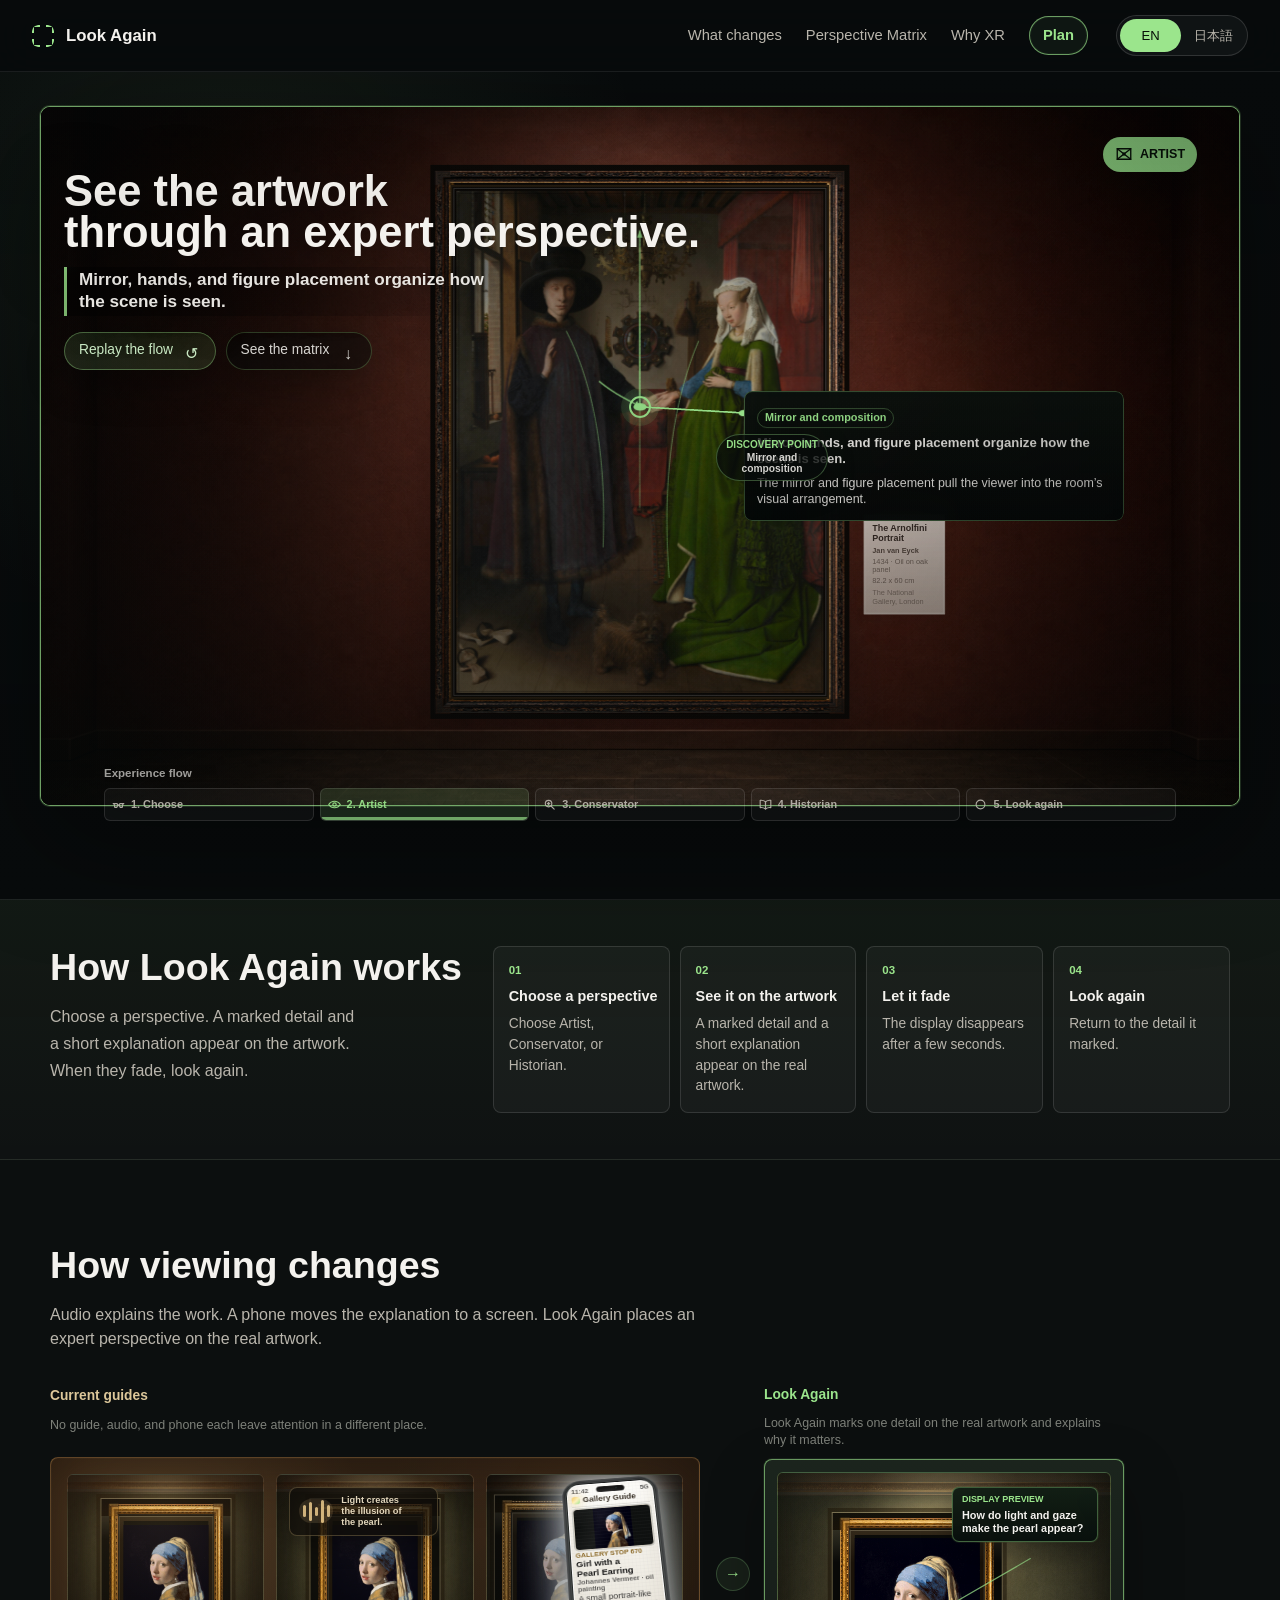
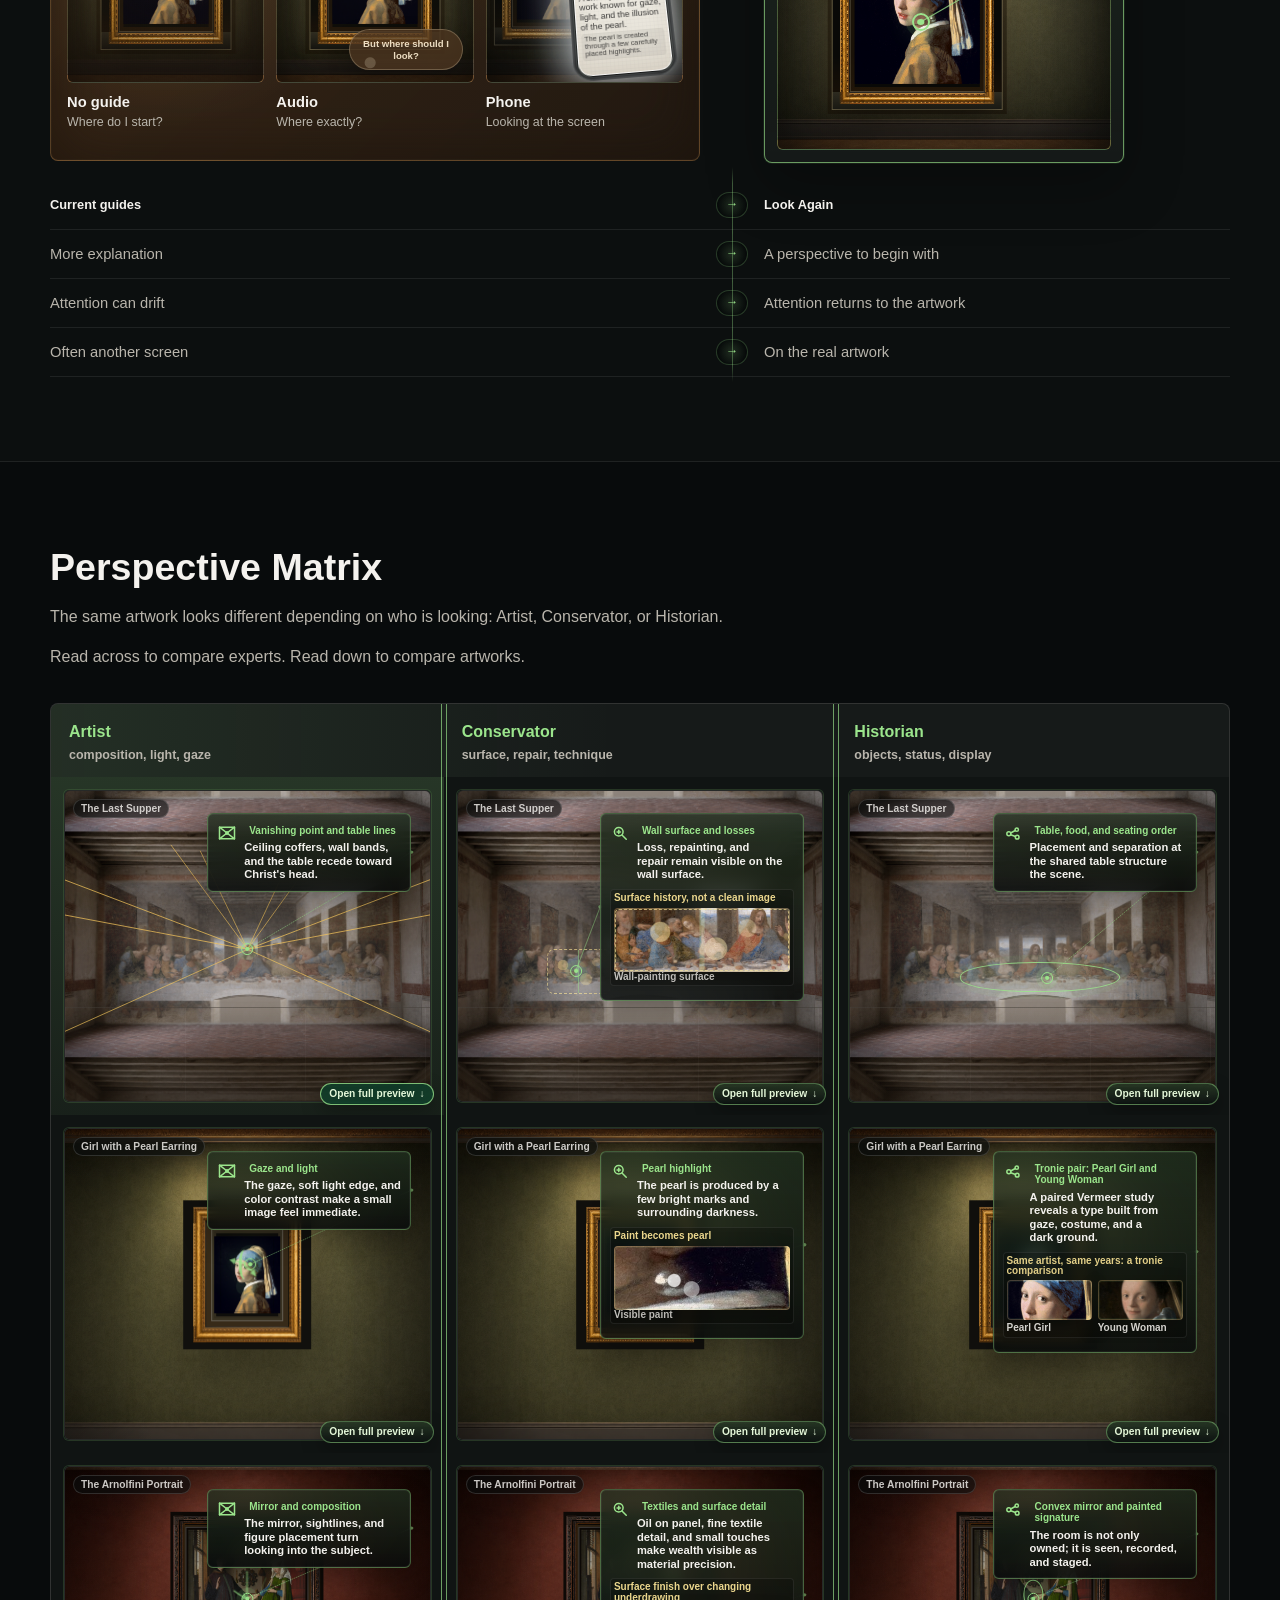
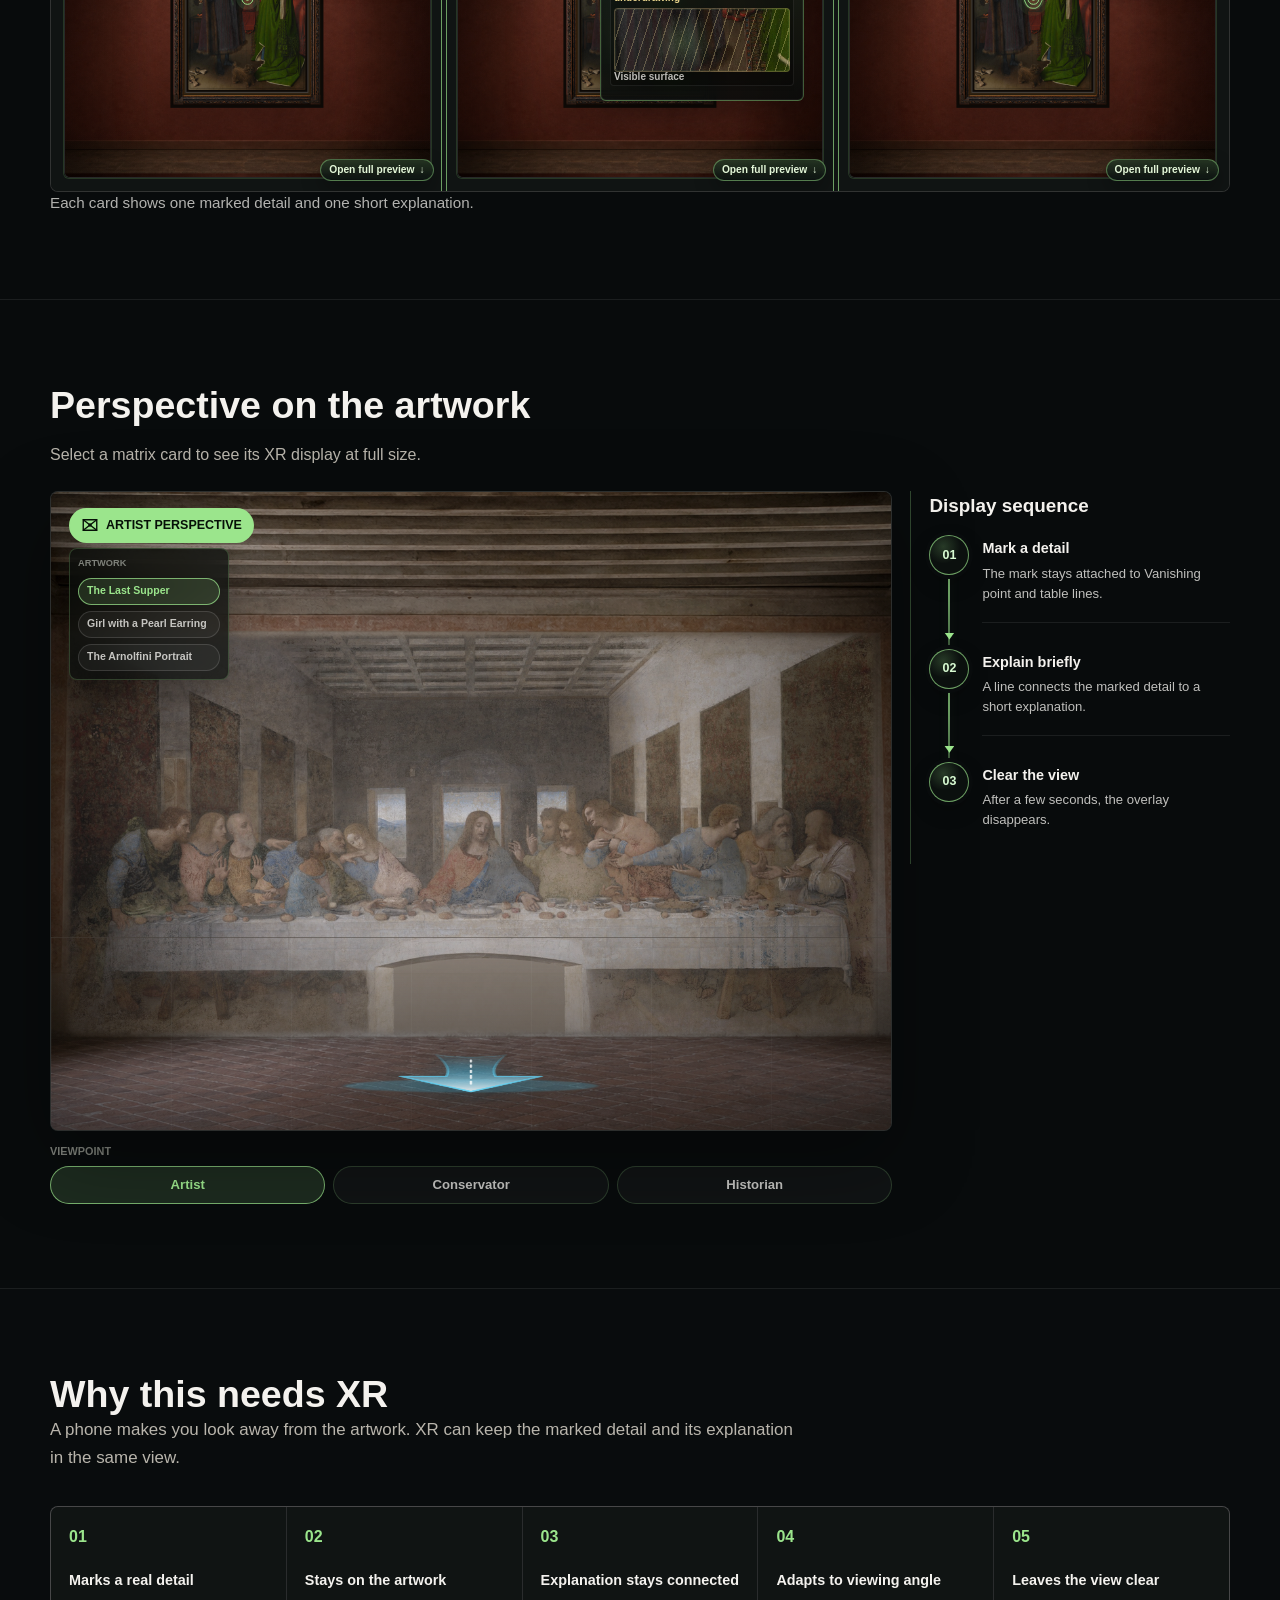
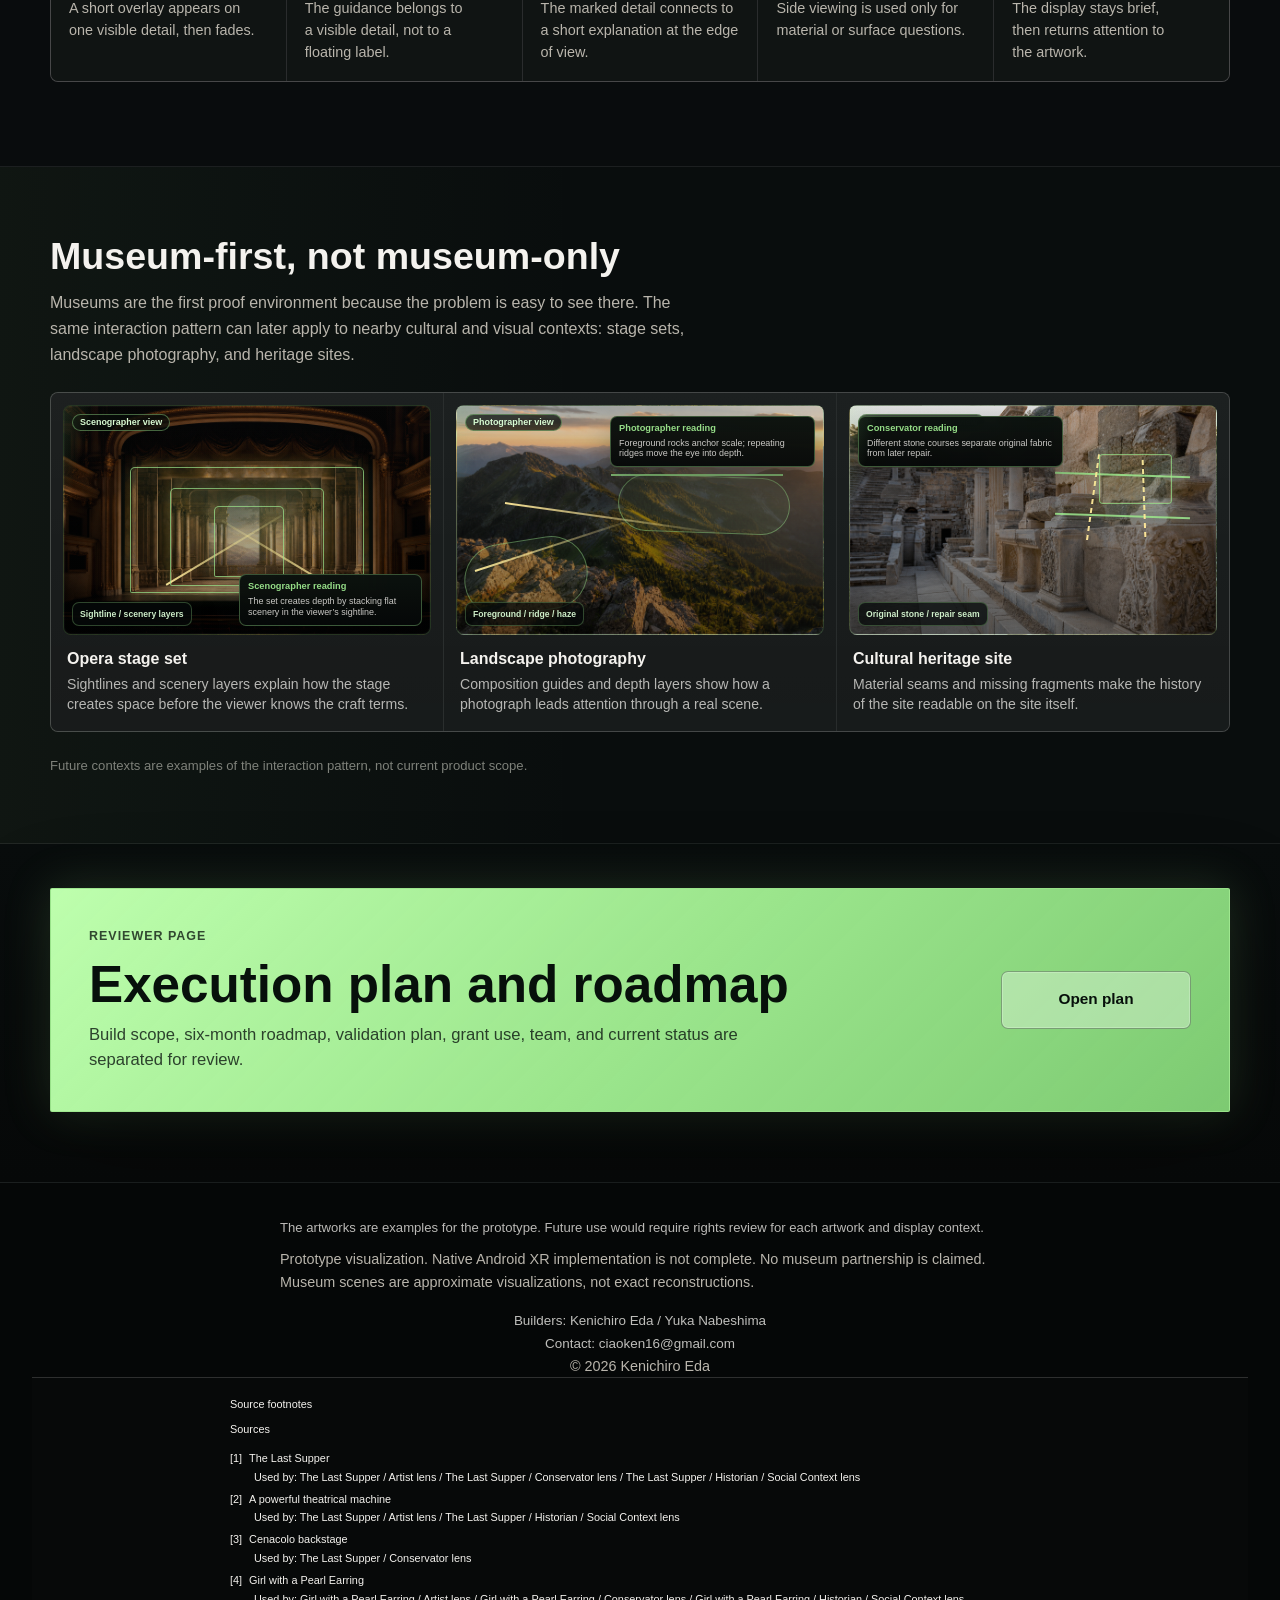
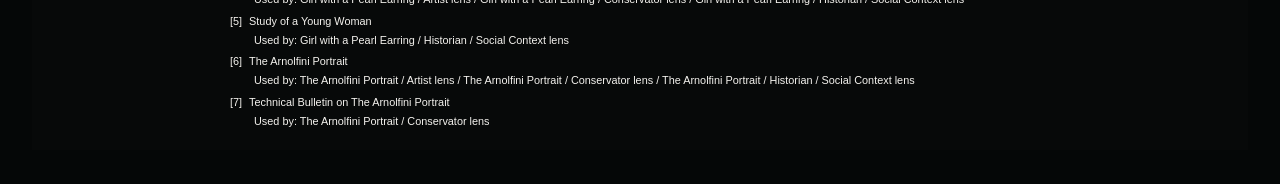
==== commit 811711ca: "Size Hero panels to content" ====
--- a/site/index.html
+++ b/site/index.html
@@ -9,7 +9,7 @@
       content="Look&nbsp;Again is an Android XR prototype that overlays a short expert perspective on the real artwork, opens one question, and fades from view."
     >
     <link rel="icon" href="data:,">
-    <link rel="stylesheet" href="./styles.css?v=v23-preview-content-width-1">
+    <link rel="stylesheet" href="./styles.css?v=v23-hero-content-width-1">
   </head>
   <body>
     <header class="site-header" aria-label="Global">
--- a/site/styles.css
+++ b/site/styles.css
@@ -9302,6 +9302,20 @@
   }
 }
 
+/* Hero XR panels use the same content-driven sizing as the large Preview. */
+@media (min-width: 761px) {
+  .hero-stage .spec-edge-panel.hero-question-panel,
+  .hero-stage[data-artwork="lastSupper"] .spec-edge-panel.hero-question-panel {
+    width: fit-content;
+    min-width: 0;
+    max-width: min(44%, 380px);
+  }
+
+  .hero-stage[data-artwork="lastSupper"] .spec-edge-panel.hero-question-panel {
+    max-width: min(42%, 360px);
+  }
+}
+
 @media (max-width: 340px) {
   .preview-heading-break {
     display: block;
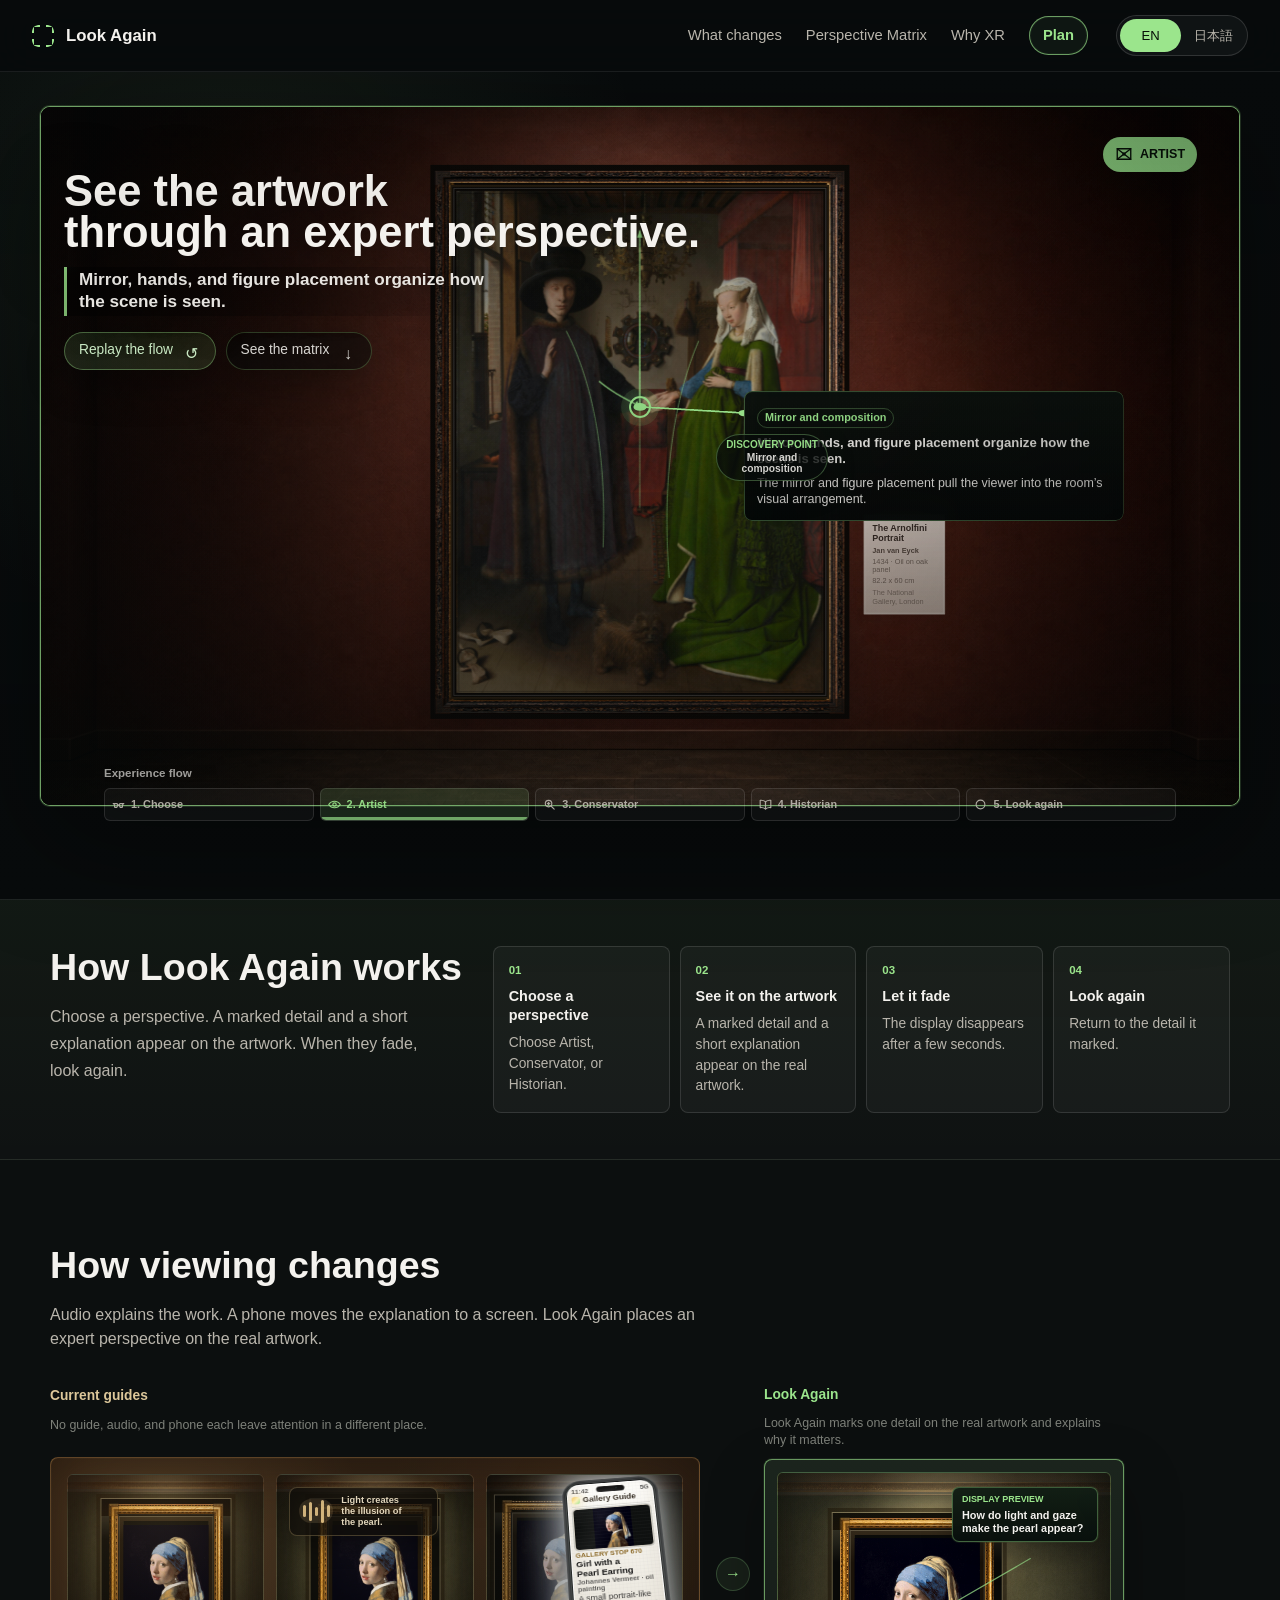
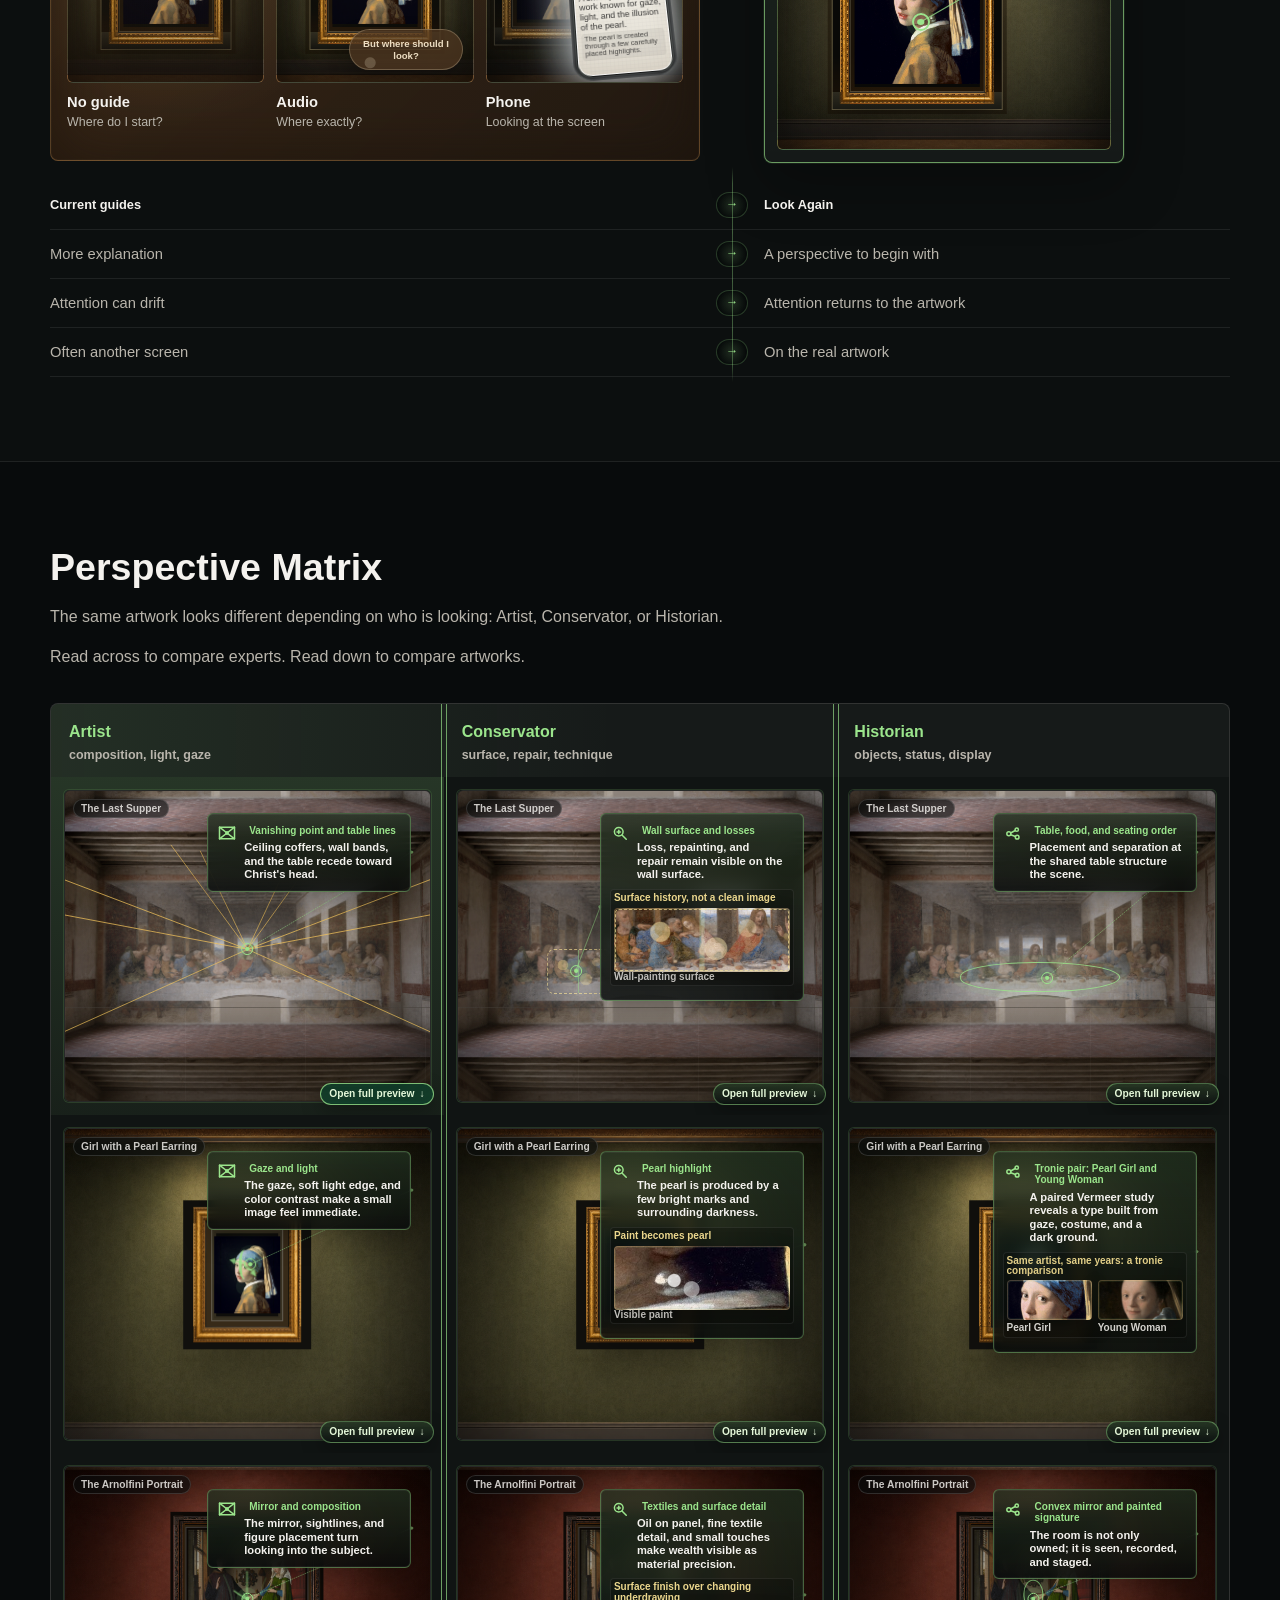
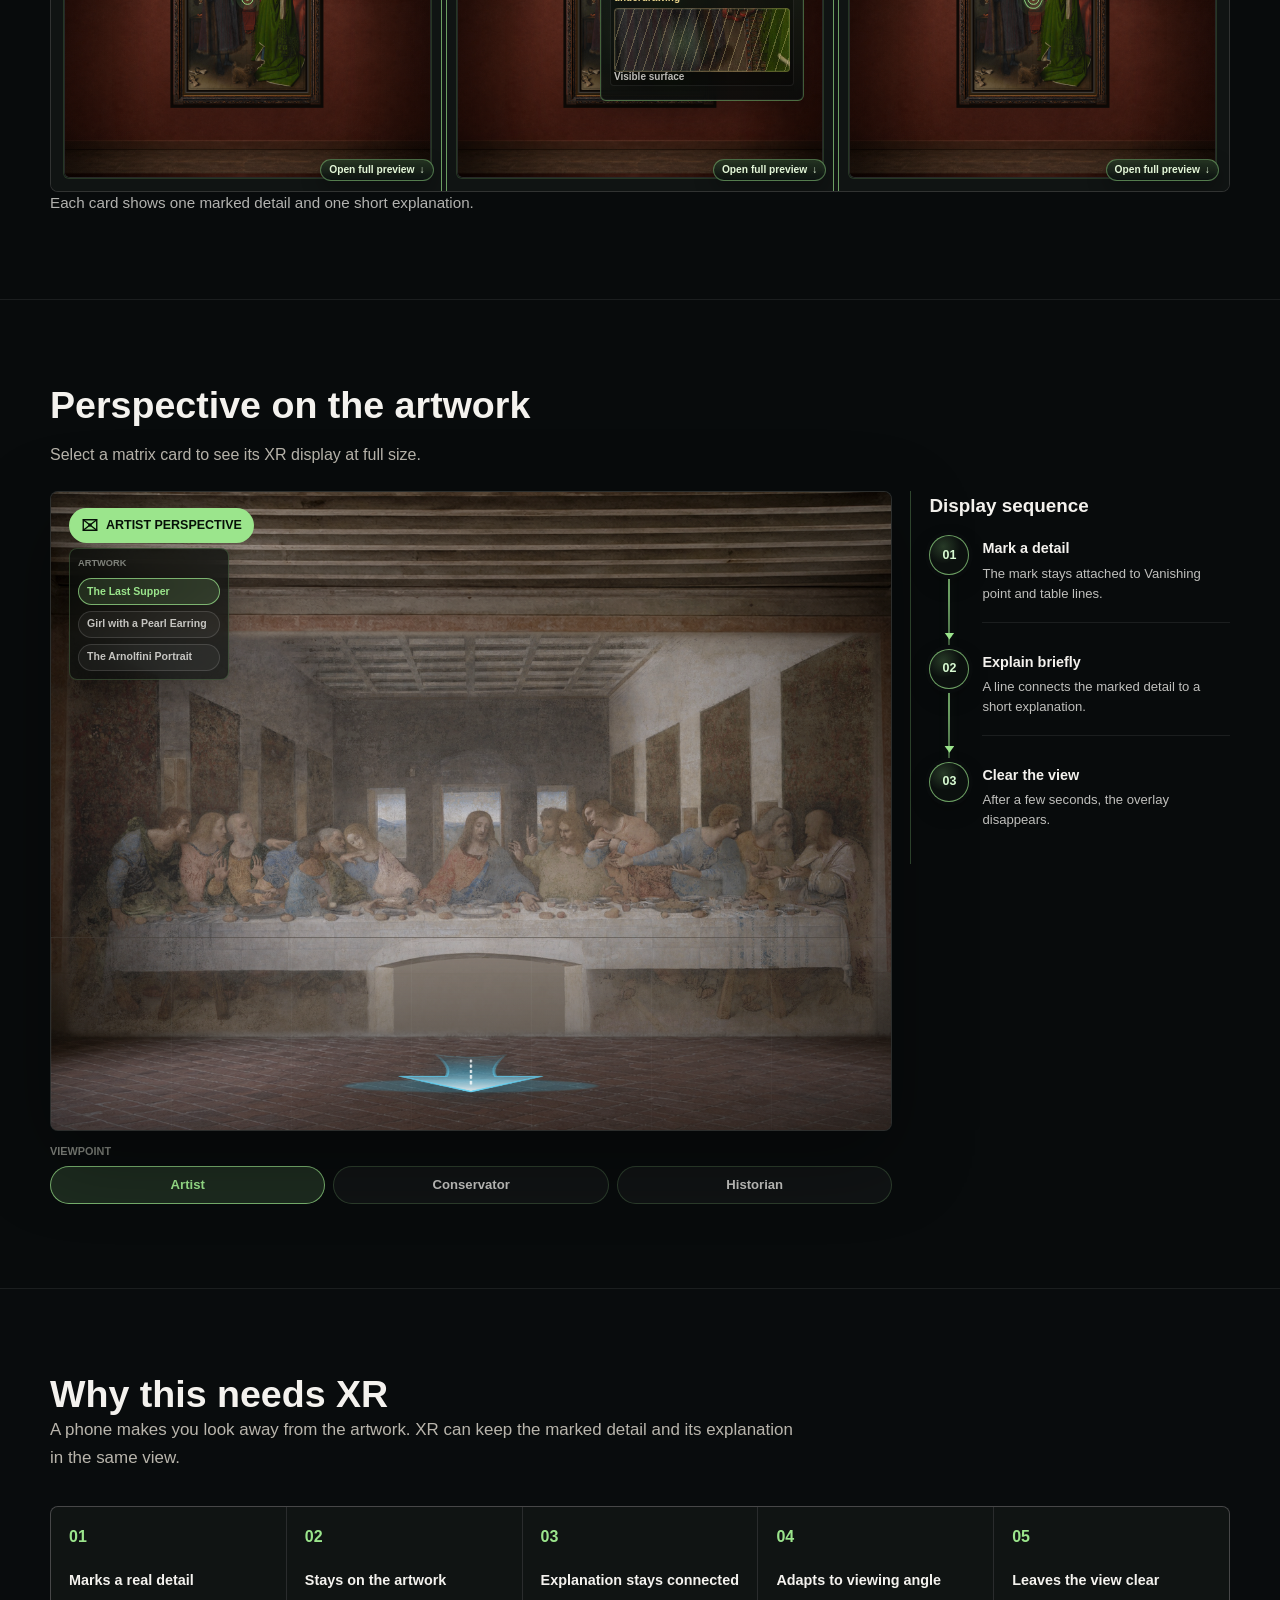
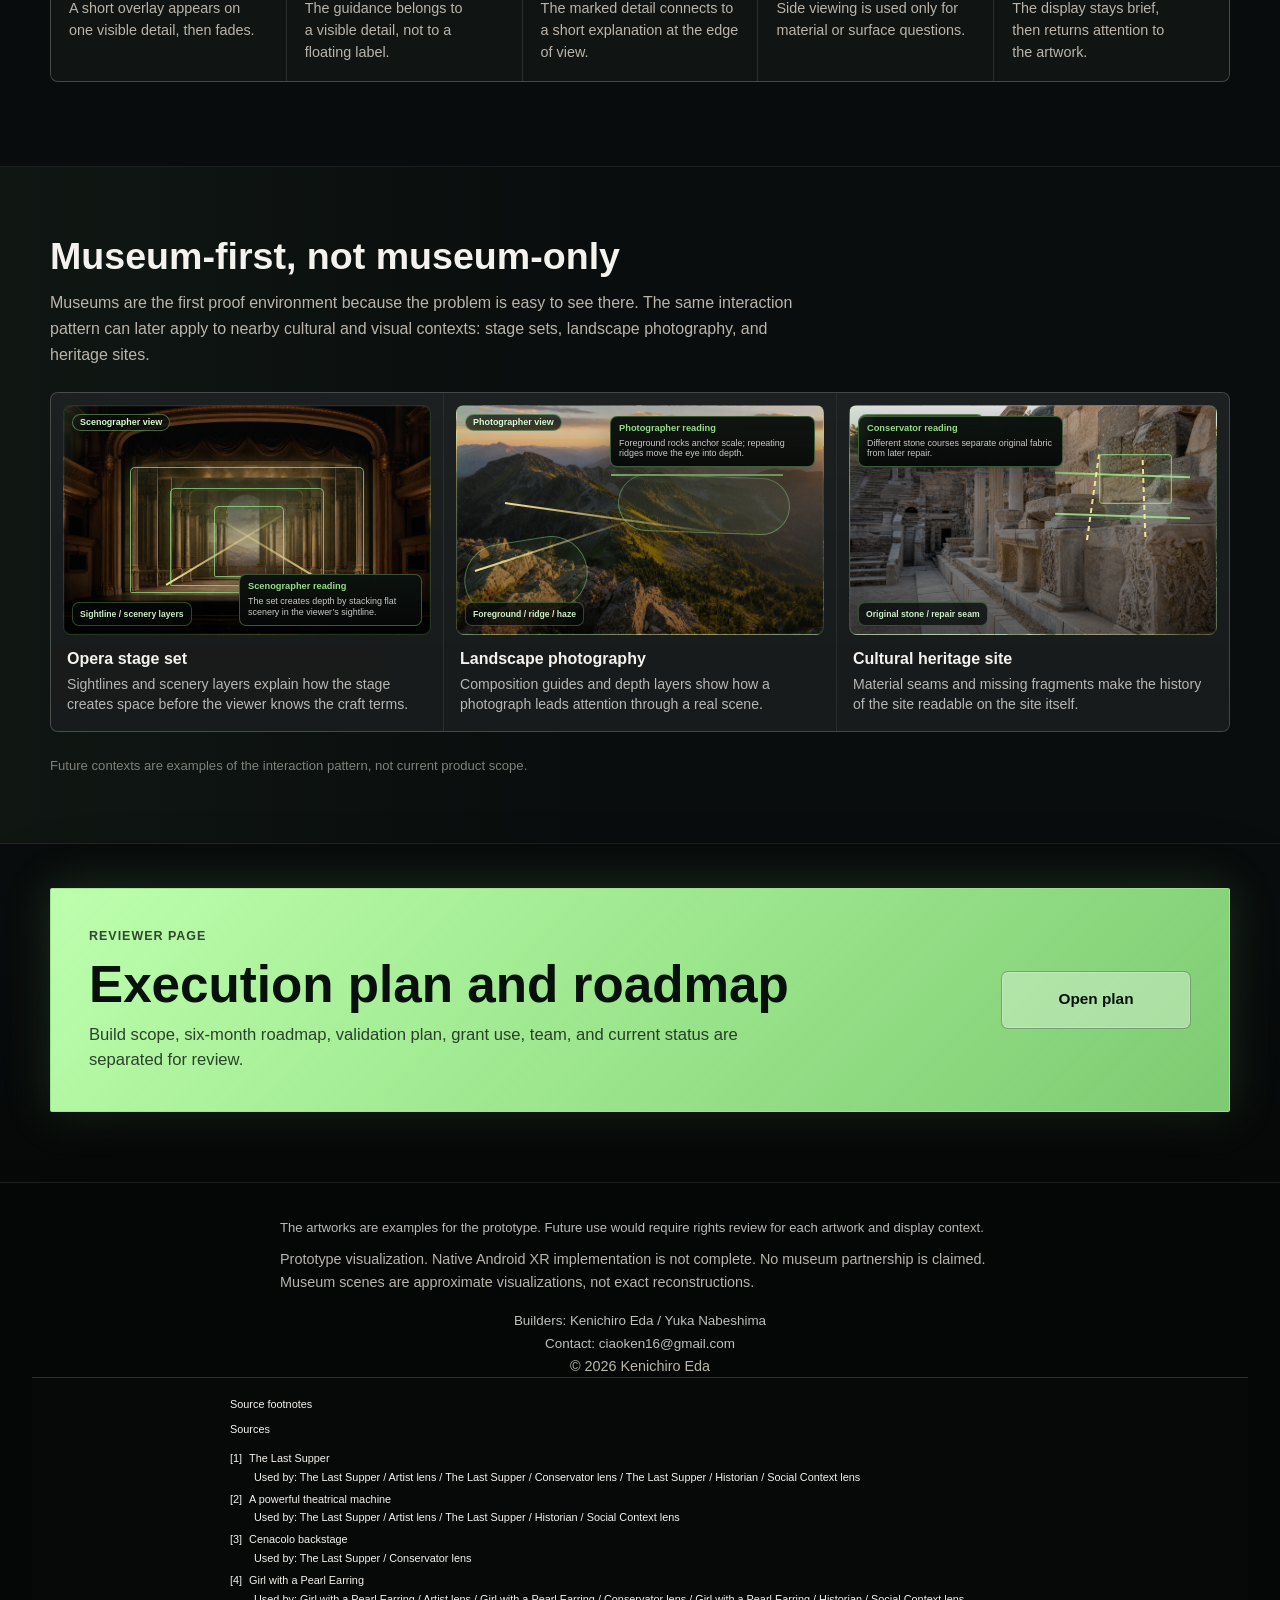
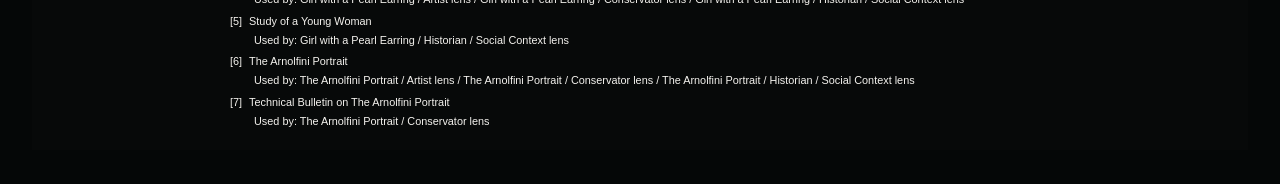
==== commit 36e46e19: "Polish production typography and XR card rendering" ====
--- a/site/index.html
+++ b/site/index.html
@@ -6,10 +6,10 @@
     <title>Look&nbsp;Again</title>
     <meta
       name="description"
-      content="Look&nbsp;Again is an Android XR prototype that overlays a short expert perspective on the real artwork, opens one question, and fades from view."
+      content="Look&nbsp;Again is an Android&nbsp;XR prototype that overlays a short expert perspective on the real artwork, opens one question, and fades from view."
     >
     <link rel="icon" href="data:,">
-    <link rel="stylesheet" href="./styles.css?v=v23-hero-content-width-1">
+    <link rel="stylesheet" href="./styles.css?v=v23-production-type-2">
   </head>
   <body>
     <header class="site-header" aria-label="Global">
@@ -45,7 +45,7 @@
             How do light and gaze shape what you notice first?
           </p>
           <p class="hero-subcopy" data-i18n="hero.subcopy">
-            Look&nbsp;Again is an Android XR experience that overlays a short expert perspective on the real artwork. The display appears briefly, then fades so you can return to the artwork itself.
+            Look&nbsp;Again is an Android&nbsp;XR experience that overlays a short expert perspective on the real artwork. The display appears briefly, then fades so you can return to the artwork itself.
           </p>
           <p class="hero-search-note" data-i18n="hero.searchNote">
             Search works after you know what to ask. Look&nbsp;Again works before that.
@@ -444,7 +444,7 @@
         The artworks are examples for the prototype. Future use would require rights review for each artwork and display context.
       </p>
       <p data-i18n="footer.disclaimer">
-        Prototype visualization. Native Android XR implementation is not complete. No museum partnership is claimed. Museum scenes are approximate visualizations, not exact reconstructions.
+        Prototype visualization. Native Android&nbsp;XR implementation is not complete. No museum partnership is claimed. Museum scenes are approximate visualizations, not exact reconstructions.
       </p>
       <p class="footer-contact" data-i18n-html="footer.contactHtml">
         Builders: Kenichiro Eda / Yuka Nabeshima<br>Contact: ciaoken16@gmail.com
@@ -455,7 +455,7 @@
       <section class="source-footnotes" data-source-footnotes aria-label="Source footnotes"></section>
     </footer>
 
-    <script src="./i18n.js?v=v23-preview-wrap-1"></script>
+    <script src="./i18n.js?v=v23-production-type-1"></script>
     <script src="./lens-cue-specs-v23.js?v=v23-typography-audit-5"></script>
     <script src="./experience.js?v=v23-yesterday-effects-1"></script>
   </body>
--- a/site/styles.css
+++ b/site/styles.css
@@ -18,6 +18,7 @@
   --danger-muted: #cc9b5f;
   --shadow: 0 26px 80px rgba(0, 0, 0, 0.34);
   --max: 1180px;
+  --sticky-offset: 84px;
 }
 
 * {
@@ -26,6 +27,9 @@
 
 html {
   scroll-behavior: smooth;
+  scroll-padding-block-start: var(--sticky-offset);
+  -webkit-text-size-adjust: 100%;
+  text-size-adjust: 100%;
 }
 
 body {
@@ -38,6 +42,9 @@
   overflow-wrap: normal;
   text-rendering: optimizeLegibility;
   word-break: normal;
+  font-kerning: normal;
+  font-synthesis: none;
+  font-variant-ligatures: common-ligatures;
 }
 
 p,
@@ -90,7 +97,24 @@
 }
 
 .semantic-unit {
-  white-space: nowrap;
+  white-space: normal;
+}
+
+:where(
+  h1,
+  h2,
+  h3,
+  p,
+  li,
+  small,
+  figcaption,
+  .panel-target,
+  .anchor-label,
+  .execution-plan-cta-title,
+  .execution-plan-cta-body
+) {
+  min-inline-size: 0;
+  max-inline-size: 100%;
 }
 
 .cta-roadmap-break {
@@ -994,6 +1018,22 @@
   .explorer-stage .comparative-evidence
 ) {
   line-break: strict;
+}
+
+@supports (word-break: auto-phrase) {
+  html[lang="ja"] .preview-section :is(
+    .section-heading-row p,
+    .preview-details,
+    .preview-sequence-copy,
+    .preview-reference-note,
+    .explorer-stage .edge-panel,
+    .explorer-stage .panel-target,
+    .explorer-stage .micro-evidence,
+    .explorer-stage .material-evidence,
+    .explorer-stage .comparative-evidence
+  ) {
+    word-break: auto-phrase;
+  }
 }
 
 .preview-lens-controls {
@@ -2843,18 +2883,15 @@
   0% {
     opacity: 0;
     clip-path: inset(0 42% 0 0 round 8px);
-    filter: blur(4px);
     scale: 0.86 0.96;
   }
   42% {
     opacity: 1;
     clip-path: inset(0 18% 0 0 round 8px);
-    filter: blur(1.6px);
   }
   100% {
     opacity: 1;
     clip-path: inset(0 0 0 0 round 8px);
-    filter: blur(0);
     scale: 1;
   }
 }
@@ -2863,18 +2900,15 @@
   0% {
     opacity: 0;
     clip-path: inset(0 0 0 42% round 8px);
-    filter: blur(4px);
     scale: 0.86 0.96;
   }
   42% {
     opacity: 1;
     clip-path: inset(0 0 0 18% round 8px);
-    filter: blur(1.6px);
   }
   100% {
     opacity: 1;
     clip-path: inset(0 0 0 0 round 8px);
-    filter: blur(0);
     scale: 1;
   }
 }
@@ -5267,10 +5301,6 @@
 
 .future-title-mobile-break {
   display: none;
-}
-
-#future-contexts-title {
-  white-space: nowrap;
 }
 
 #experience-flow-title,
@@ -5295,9 +5325,40 @@
 .roadmap-list h3,
 .future-contexts h3,
 .execution-plan-cta-title {
+  max-inline-size: 100%;
   overflow-wrap: normal;
-  white-space: nowrap;
-  word-break: keep-all;
+  white-space: normal;
+  word-break: normal;
+  text-wrap: balance;
+}
+
+@supports (word-break: auto-phrase) {
+  html[lang="ja"] :is(
+    #experience-flow-title,
+    #difference-title,
+    #lenses-title,
+    #preview-title,
+    #xr-only-title,
+    #plan-page-title,
+    #plan-readiness-title,
+    #hardware-validation-title,
+    #implementation-validation-title,
+    #plan-roadmap-title,
+    #plan-grant-title,
+    #plan-builder-title,
+    #plan-beyond-title,
+    #plan-status-title,
+    #plan-contact-title,
+    .experience-flow-steps h3,
+    .mechanics-list h3,
+    .future-context-card-copy h3,
+    .plan-card-grid h3,
+    .roadmap-list h3,
+    .future-contexts h3,
+    .execution-plan-cta-title
+  ) {
+    word-break: auto-phrase;
+  }
 }
 
 .execution-plan-section {
@@ -9288,31 +9349,65 @@
   }
 }
 
-/* Large Preview panels follow their rendered copy instead of a fixed width. */
+/* Production panel sizing: copy-led widths with a stable, stage-safe measure. */
 @media (min-width: 761px) {
   .explorer-stage .edge-panel {
-    width: fit-content;
-    min-width: 0;
-    max-width: min(46%, 420px);
+    inline-size: fit-content;
+    min-inline-size: min(12.5rem, 31%);
+    max-inline-size: min(46%, 26.25rem);
   }
 
   .explorer-stage .spec-material-panel,
   .explorer-stage .spec-comparative-panel {
-    max-width: min(48%, 440px);
-  }
-}
-
-/* Hero XR panels use the same content-driven sizing as the large Preview. */
+    min-inline-size: min(14rem, 35%);
+    max-inline-size: min(48%, 27.5rem);
+  }
+
+  /* Keep the Last Supper's social-reading statement as one meaningful phrase. */
+  .explorer-stage[data-artwork="lastSupper"][data-state="social"] .spec-panel-lastSupper-social {
+    min-inline-size: min(42%, 21.875rem);
+  }
+
+  html[lang="ja"] .explorer-stage[data-artwork="lastSupper"][data-state="social"] .spec-panel-lastSupper-social h3 {
+    word-break: keep-all;
+  }
+}
+
+/* Hero panels use the same copy-led measure without changing the stage geometry. */
 @media (min-width: 761px) {
   .hero-stage .spec-edge-panel.hero-question-panel,
   .hero-stage[data-artwork="lastSupper"] .spec-edge-panel.hero-question-panel {
-    width: fit-content;
-    min-width: 0;
-    max-width: min(44%, 380px);
+    inline-size: fit-content;
+    min-inline-size: min(13.75rem, 28%);
+    max-inline-size: min(44%, 23.75rem);
   }
 
   .hero-stage[data-artwork="lastSupper"] .spec-edge-panel.hero-question-panel {
-    max-width: min(42%, 360px);
+    max-inline-size: min(42%, 22.5rem);
+  }
+}
+
+/* XR cards are short explanations, not display labels: preserve an even reading rhythm. */
+.hero-stage .spec-edge-panel.hero-question-panel h3,
+.explorer-stage .spec-edge-panel h3 {
+  text-wrap: pretty;
+}
+
+.hero-stage .spec-edge-panel.hero-question-panel .micro-evidence,
+.explorer-stage .spec-edge-panel .micro-evidence {
+  text-wrap: pretty;
+}
+
+/* Keep long links legible without allowing normal editorial copy to split mid-word. */
+.source-footnotes a,
+.footer-contact a,
+.footer-plan-link a {
+  overflow-wrap: anywhere;
+}
+
+@media (max-width: 760px) {
+  :root {
+    --sticky-offset: 72px;
   }
 }
 
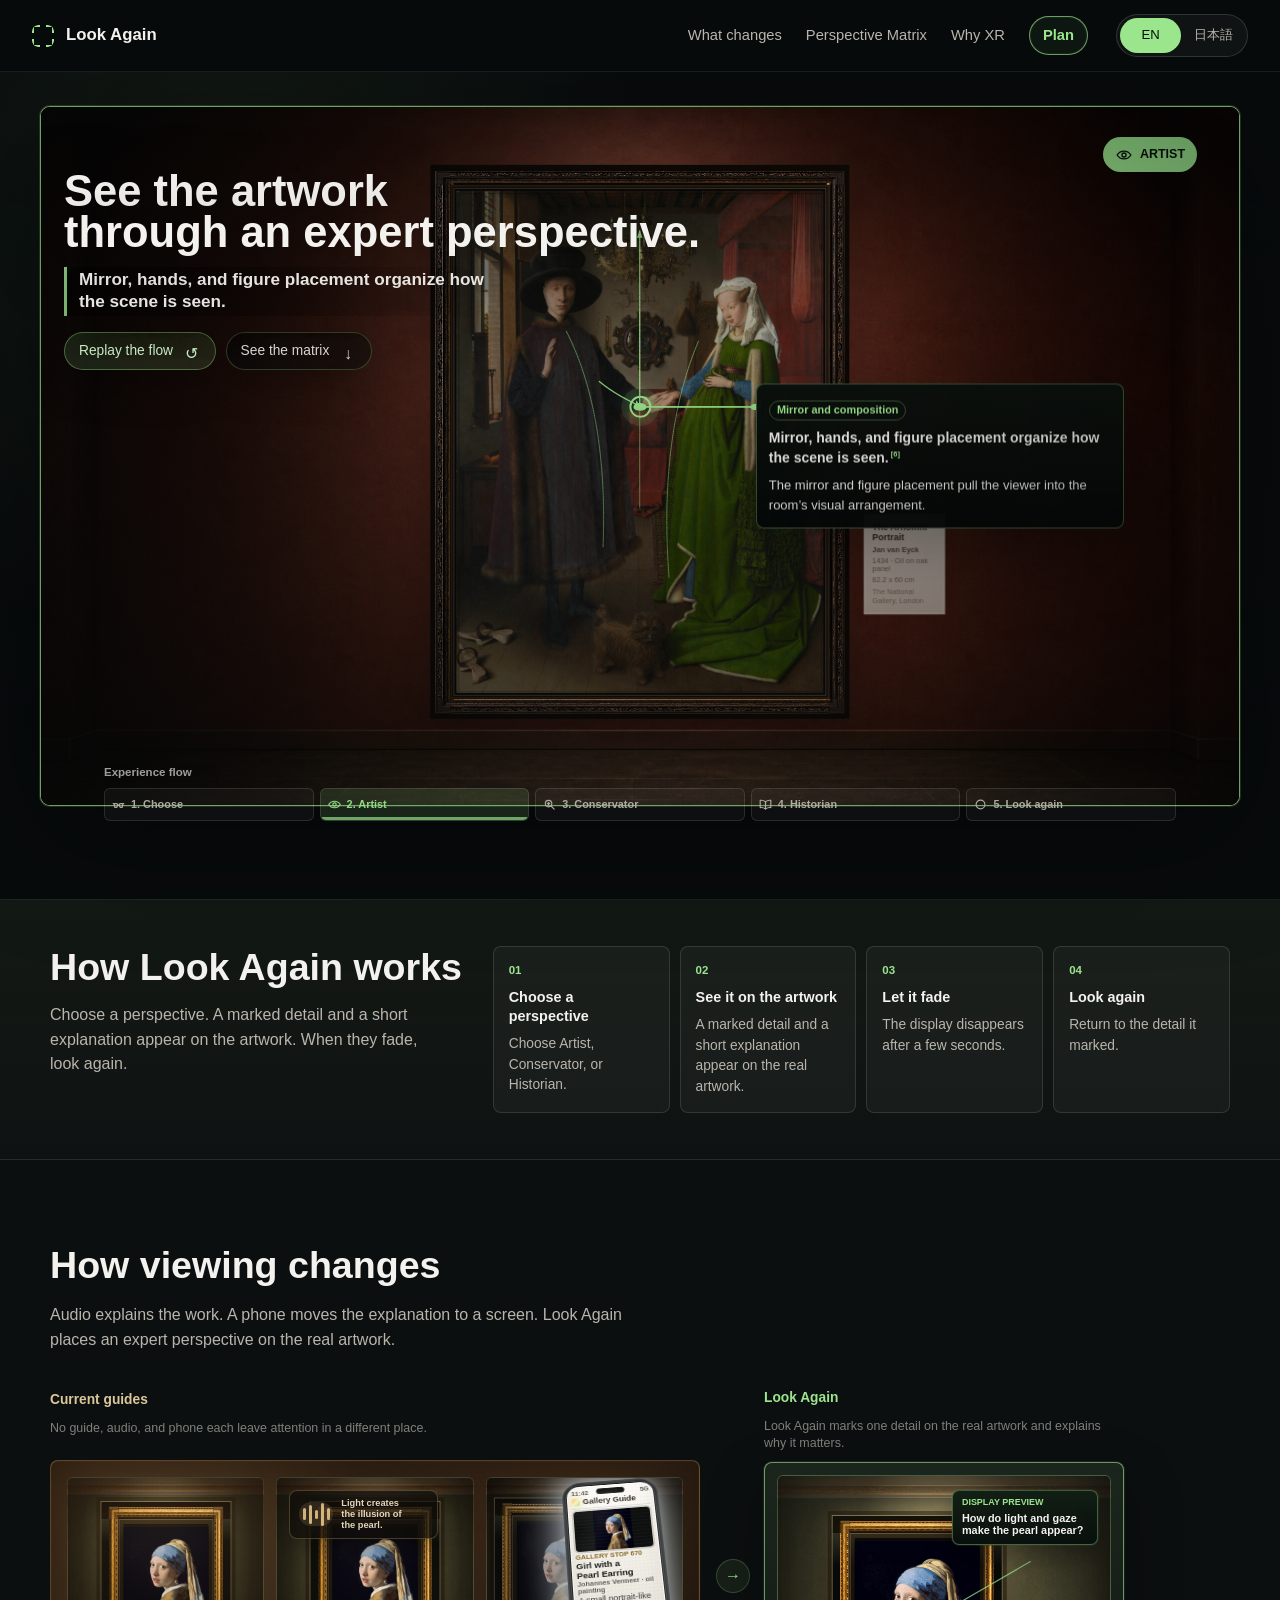
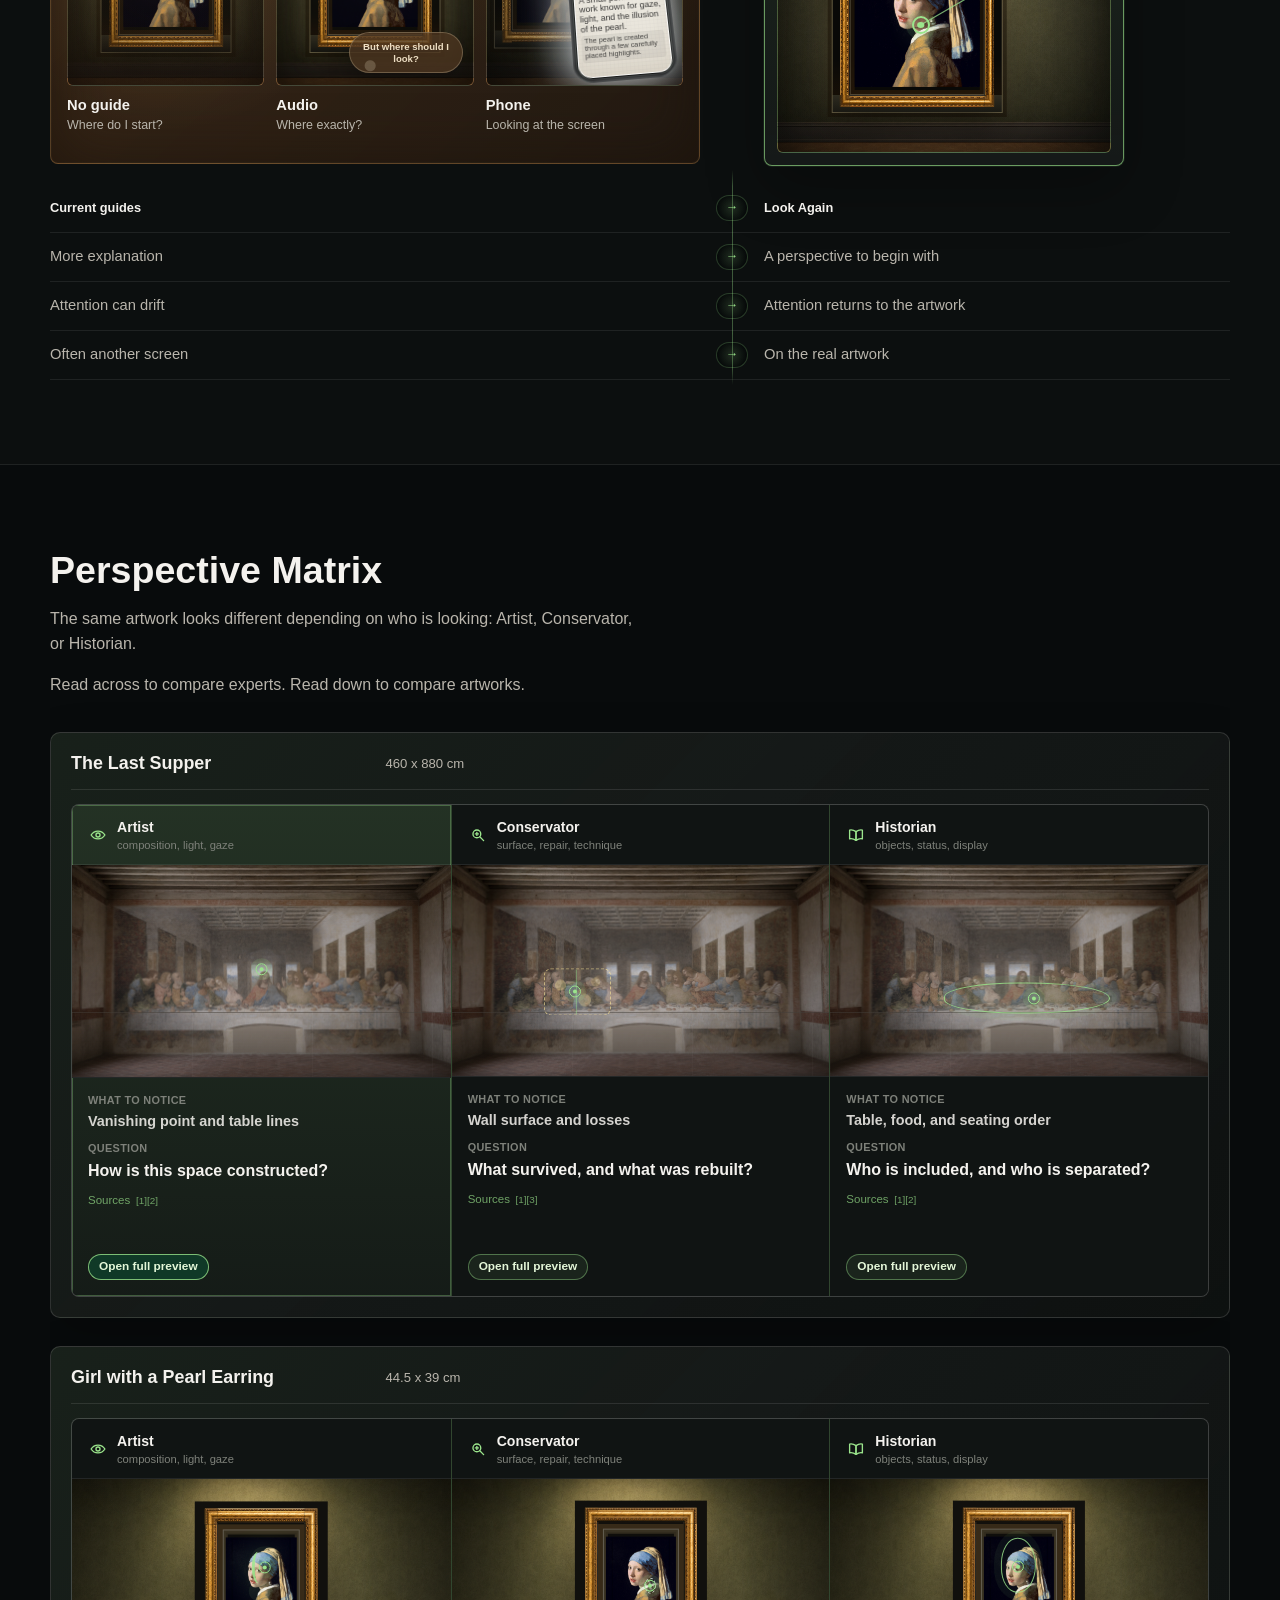
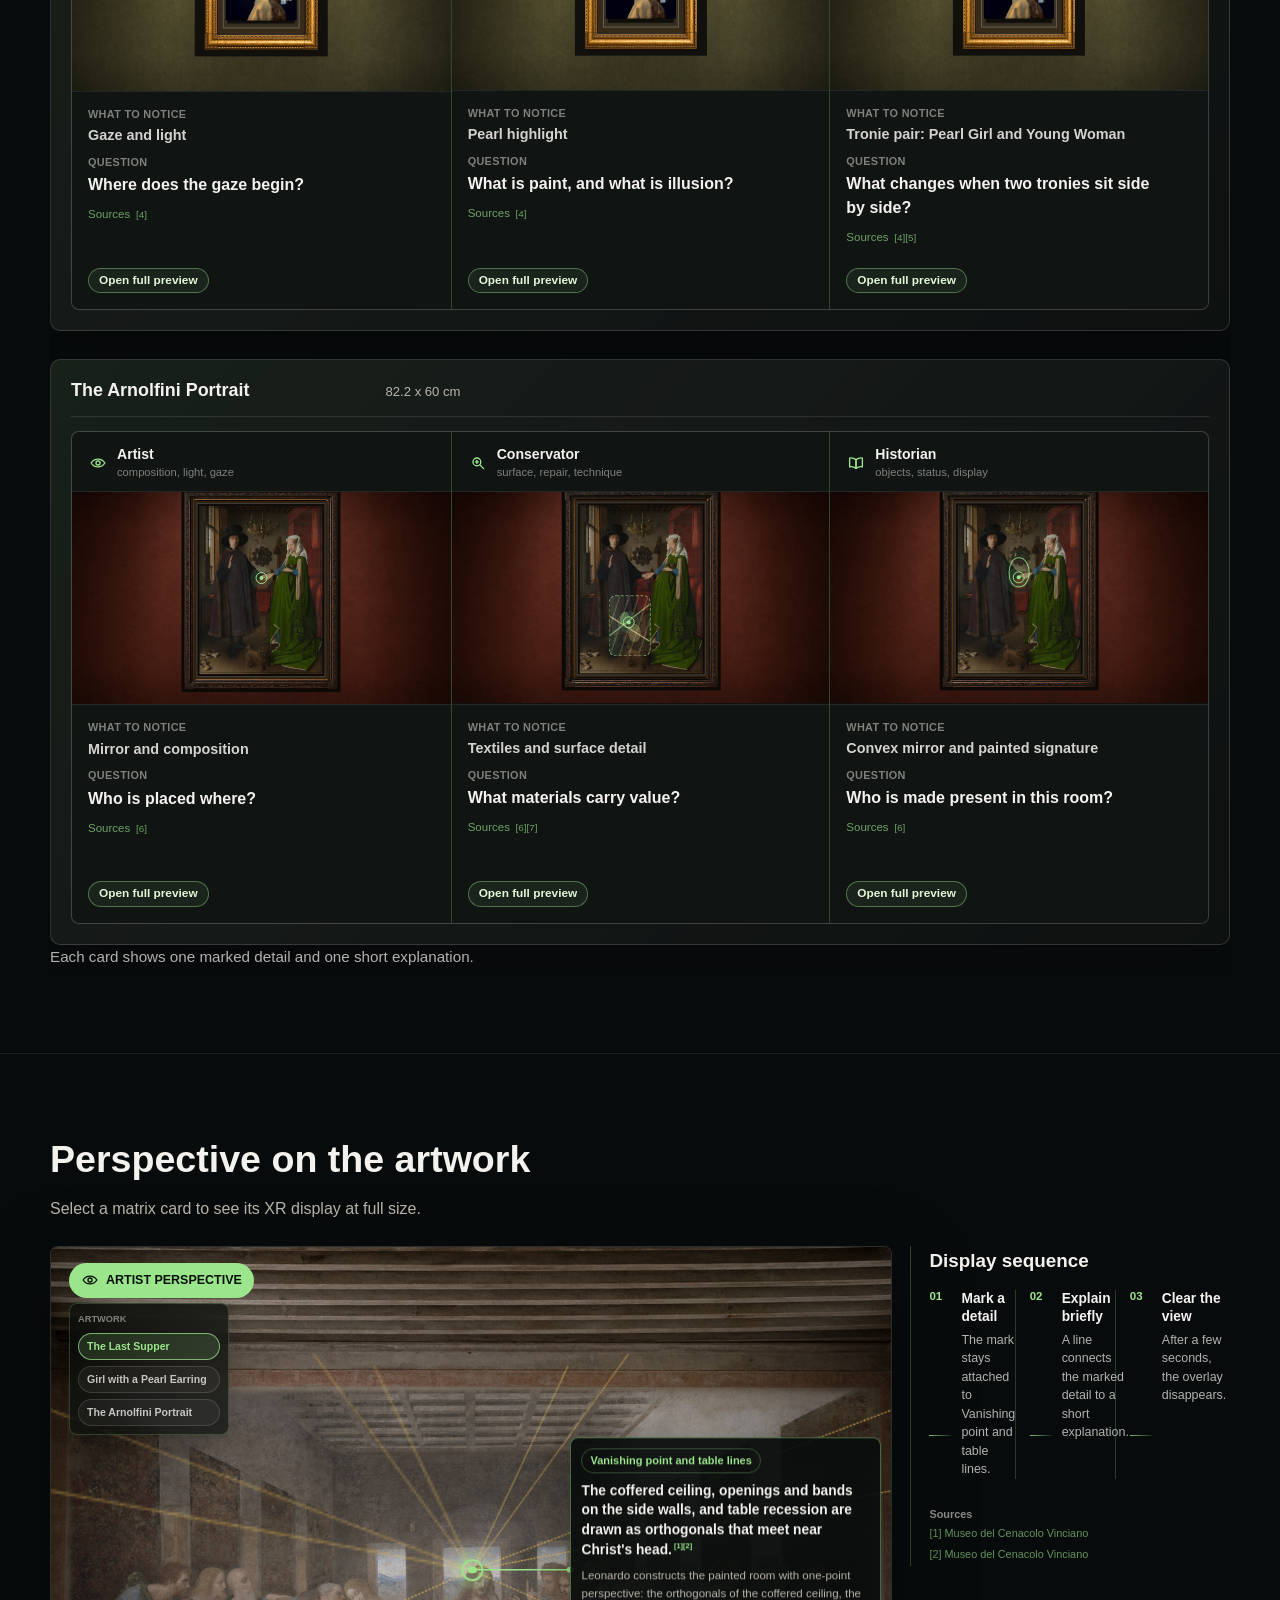
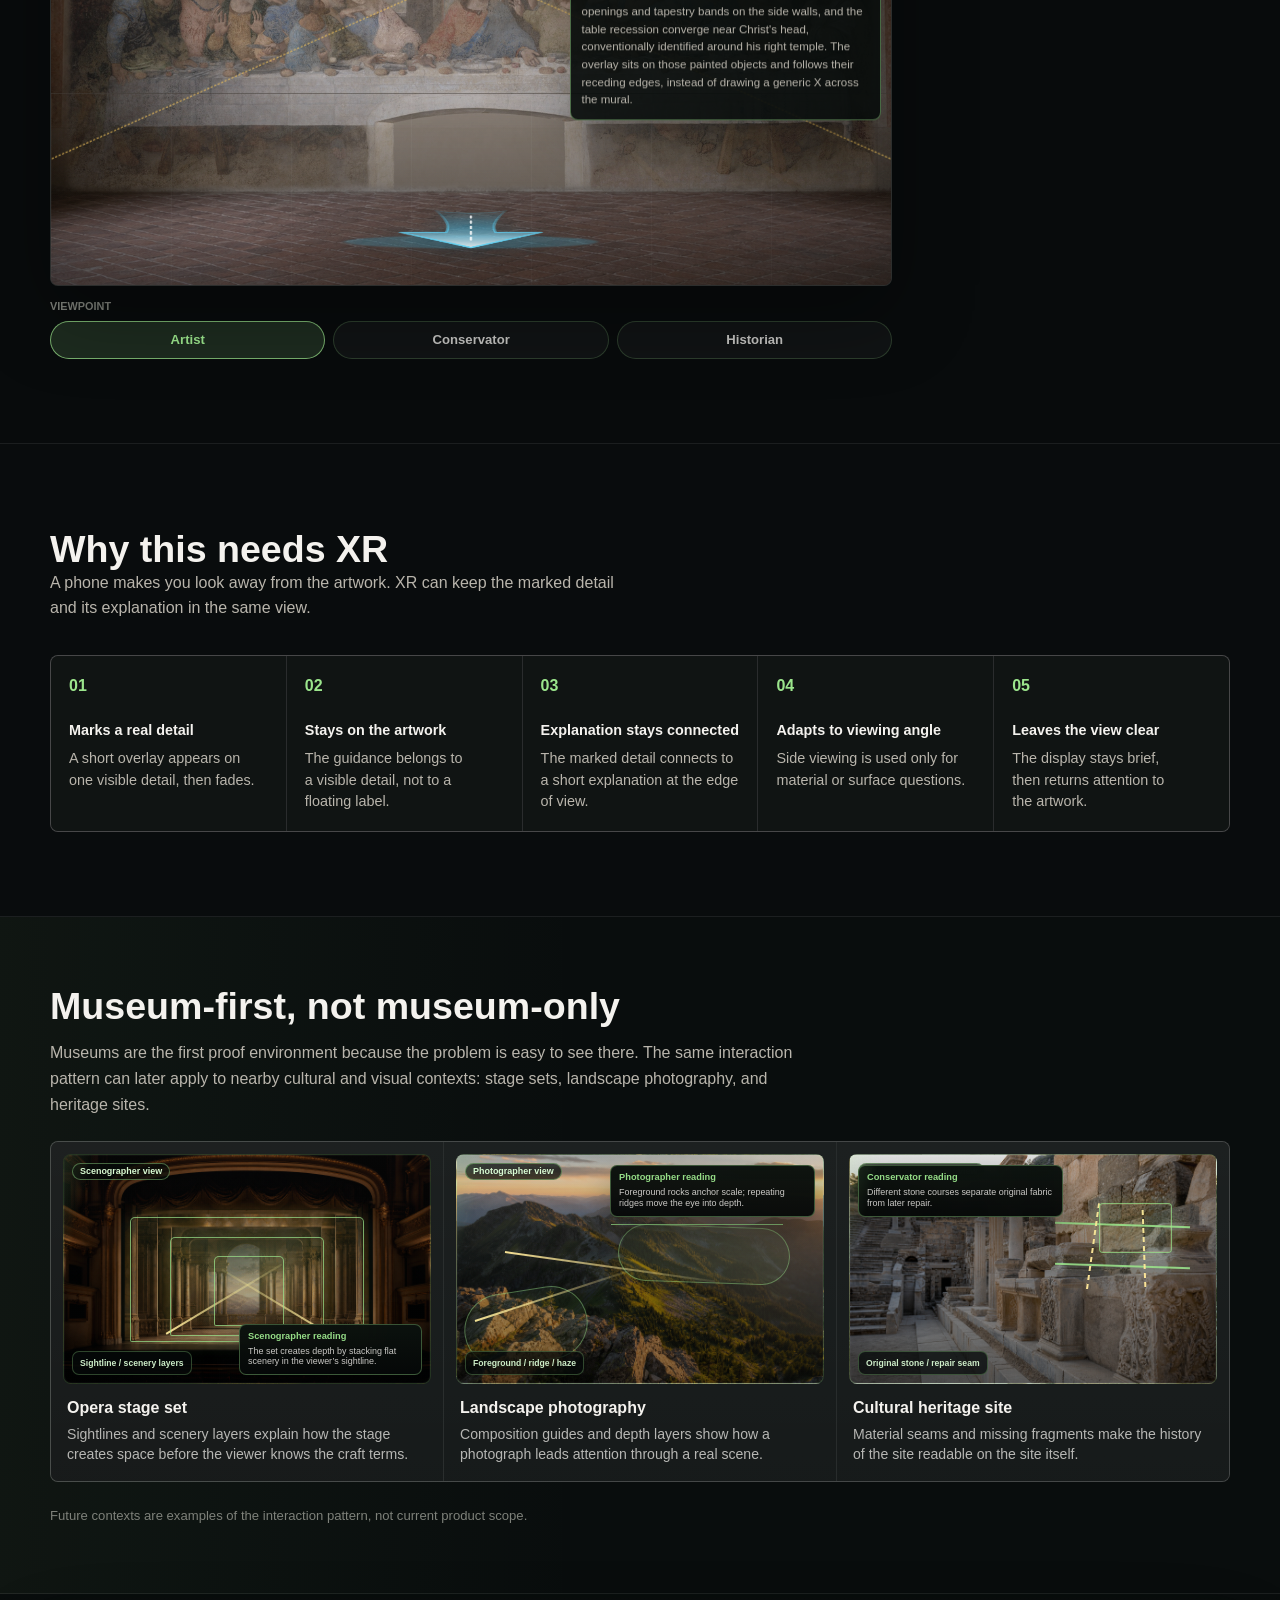
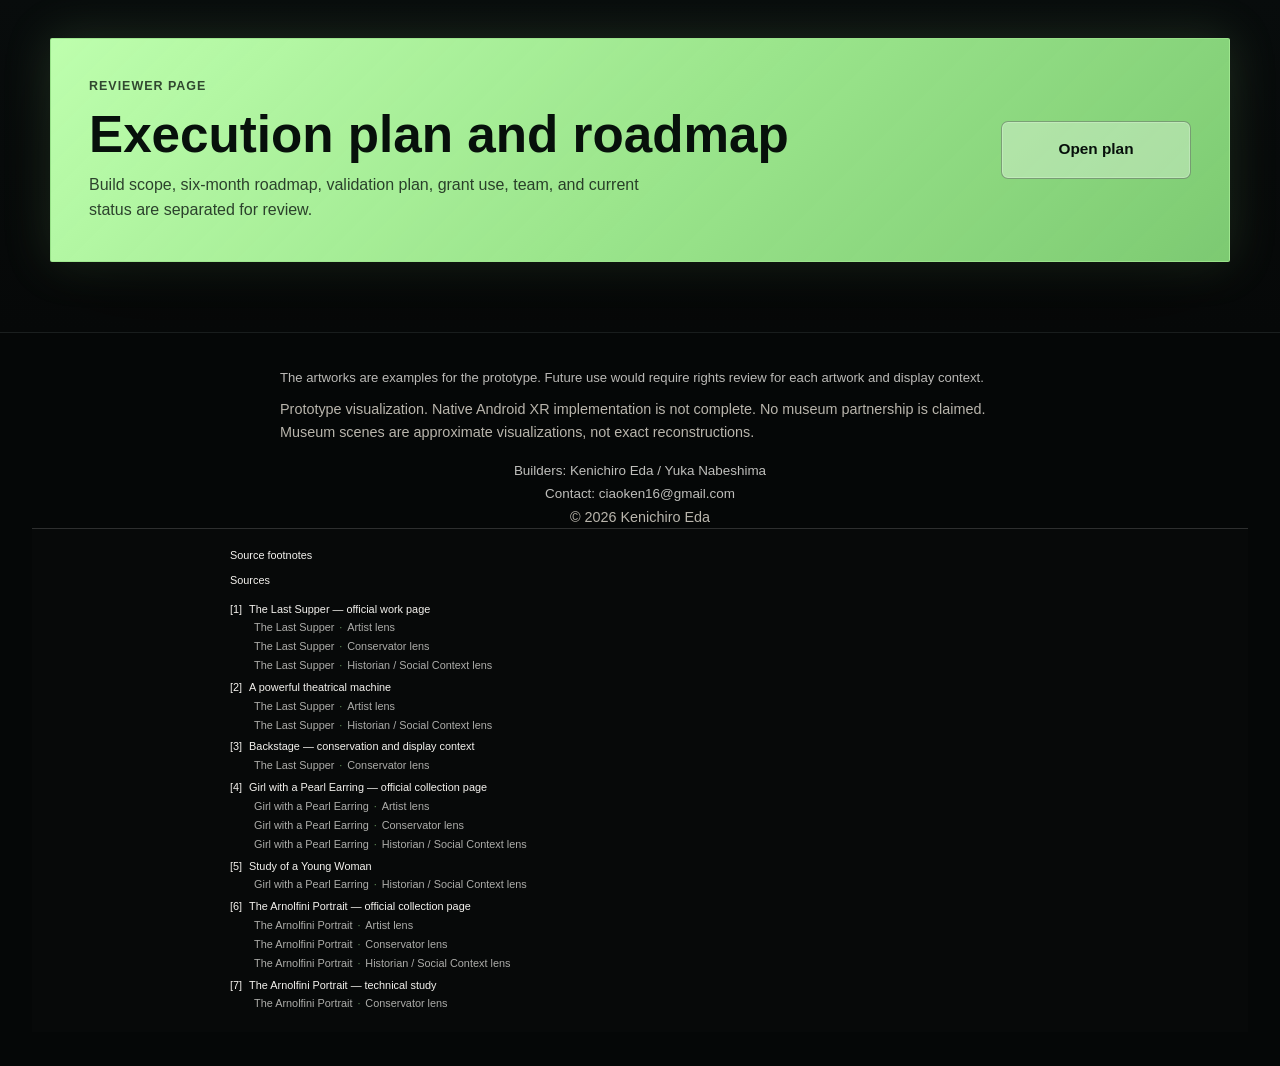
==== commit 6f7c9177: "Deploy V23 visual stability and source integrity fixes" ====
--- a/site/index.html
+++ b/site/index.html
@@ -9,7 +9,7 @@
       content="Look&nbsp;Again is an Android&nbsp;XR prototype that overlays a short expert perspective on the real artwork, opens one question, and fades from view."
     >
     <link rel="icon" href="data:,">
-    <link rel="stylesheet" href="./styles.css?v=v23-production-type-2">
+    <link rel="stylesheet" href="./styles.css?v=v23-xr-stability-2">
   </head>
   <body>
     <header class="site-header" aria-label="Global">
@@ -34,7 +34,7 @@
       <section class="hero" id="top" aria-labelledby="hero-title">
         <div class="hero-copy">
           <div>
-            <h1 id="hero-title" data-i18n-html="hero.title">
+            <h1 id="hero-title" class="phrase-controlled" data-i18n-html="hero.title">
               <span class="hero-title-focus">See the artwork<br>through an expert perspective.</span>
             </h1>
             <p class="hero-principle" data-i18n-html="hero.principle">
@@ -84,7 +84,7 @@
       <section class="section experience-flow-section" id="experience-flow" aria-labelledby="experience-flow-title">
         <div class="section-inner experience-flow">
           <div class="experience-flow-copy">
-            <h2 id="experience-flow-title" data-i18n="experienceFlow.title">How Look&nbsp;Again works</h2>
+            <h2 id="experience-flow-title" class="phrase-controlled" data-i18n-html="experienceFlow.title">How Look&nbsp;Again works</h2>
             <p data-i18n-html="experienceFlow.intro">
               Choose a perspective. A marked detail and a short explanation appear on the artwork. <span class="semantic-unit">When they fade,</span> look again.
             </p>
@@ -92,22 +92,22 @@
           <div class="experience-flow-steps" aria-label="Look&nbsp;Again experience flow">
             <article>
               <span class="experience-flow-index">01</span>
-              <h3 data-i18n="experienceFlow.steps.choose.title">Choose a perspective</h3>
+              <h3 class="phrase-controlled" data-i18n-html="experienceFlow.steps.choose.title">Choose a perspective</h3>
               <p data-i18n="experienceFlow.steps.choose.body">Choose an expert perspective: Artist, Conservator, or Historian.</p>
             </article>
             <article>
               <span class="experience-flow-index">02</span>
-              <h3 data-i18n="experienceFlow.steps.see.title">See it on the artwork</h3>
+              <h3 class="phrase-controlled" data-i18n-html="experienceFlow.steps.see.title">See it on the artwork</h3>
               <p data-i18n="experienceFlow.steps.see.body">A short question and focus area appear on the real artwork.</p>
             </article>
             <article>
               <span class="experience-flow-index">03</span>
-              <h3 data-i18n="experienceFlow.steps.fade.title">Let it fade</h3>
+              <h3 class="phrase-controlled" data-i18n-html="experienceFlow.steps.fade.title">Let it fade</h3>
               <p data-i18n="experienceFlow.steps.fade.body">The display stays brief and then fades from view.</p>
             </article>
             <article>
               <span class="experience-flow-index">04</span>
-              <h3 data-i18n="experienceFlow.steps.look.title">Look again</h3>
+              <h3 class="phrase-controlled" data-i18n-html="experienceFlow.steps.look.title">Look again</h3>
               <p data-i18n="experienceFlow.steps.look.body">Once you have the perspective, look at the artwork with your own eyes.</p>
             </article>
           </div>
@@ -118,7 +118,7 @@
         <div class="section-inner">
           <div class="section-heading-row difference-heading">
             <div>
-              <h2 id="difference-title" data-i18n="difference.title">How viewing changes</h2>
+              <h2 id="difference-title" class="phrase-controlled" data-i18n-html="difference.title">How viewing changes</h2>
               <p data-i18n-html="difference.subtitle">
                 Audio explains the work. A phone moves the explanation to a screen. Look&nbsp;Again places an expert perspective on the real artwork.
               </p>
@@ -259,7 +259,7 @@
         <div class="section-inner">
           <div class="section-heading-row">
             <div>
-              <h2 id="lenses-title" data-i18n="lenses.title">Expert Perspectives</h2>
+              <h2 id="lenses-title" class="phrase-controlled" data-i18n-html="lenses.title">Expert Perspectives</h2>
               <p data-i18n-html="lenses.body">
                 The same artwork opens differently depending on which perspective you use.
               </p>
@@ -279,7 +279,7 @@
         <div class="section-inner">
           <div class="section-heading-row">
             <div>
-              <h2 id="preview-title" data-i18n-html="preview.title">Perspective on<br class="preview-heading-break"> <span class="heading-continuation">the artwork</span></h2>
+              <h2 id="preview-title" class="phrase-controlled" data-i18n-html="preview.title">Perspective on<br class="preview-heading-break"> <span class="heading-continuation">the artwork</span></h2>
               <p data-i18n-html="preview.body">
                 Select a matrix card to see its <span class="semantic-unit">XR display</span> at <span class="semantic-unit">full size.</span>
               </p>
@@ -300,7 +300,7 @@
               <div class="preview-lens-controls" data-preview-lens-controls aria-label="Viewpoint controls"></div>
             </div>
             <div class="preview-details" data-preview-details aria-live="polite">
-              <h3 data-i18n="preview.mechanics.title">Display sequence</h3>
+              <h3 class="phrase-controlled" data-i18n-html="preview.mechanics.title">Display sequence</h3>
             </div>
           </div>
         </div>
@@ -308,42 +308,42 @@
 
       <section class="section mechanics-section" id="xr-only" aria-labelledby="xr-only-title">
         <div class="section-inner">
-          <h2 id="xr-only-title" data-i18n="xrOnly.title">Why this needs XR</h2>
+          <h2 id="xr-only-title" class="phrase-controlled" data-i18n-html="xrOnly.title">Why this needs XR</h2>
           <p class="xr-only-intro" data-i18n-html="xrOnly.intro">
             A phone makes you look away from the artwork. XR can keep the marked detail and its explanation in <span class="semantic-unit">the same view.</span>
           </p>
           <div class="mechanics-list">
             <article>
               <span>01</span>
-              <h3 data-i18n="xrOnly.items.pointing.title">A brief visual perspective</h3>
+              <h3 class="phrase-controlled" data-i18n-html="xrOnly.items.pointing.title">A brief visual perspective</h3>
               <p data-i18n="xrOnly.items.pointing.body">
                 A short overlay appears on one visible detail, then fades.
               </p>
             </article>
             <article>
               <span>02</span>
-              <h3 data-i18n="xrOnly.items.spatial.title">Attached to the artwork</h3>
+              <h3 class="phrase-controlled" data-i18n-html="xrOnly.items.spatial.title">Attached to the artwork</h3>
               <p data-i18n="xrOnly.items.spatial.body">
                 The guidance belongs to a visible detail, not to a floating label.
               </p>
             </article>
             <article>
               <span>03</span>
-              <h3 data-i18n="xrOnly.items.connector.title">Explanation stays connected</h3>
+              <h3 class="phrase-controlled" data-i18n-html="xrOnly.items.connector.title">Explanation stays connected</h3>
               <p data-i18n="xrOnly.items.connector.body">
                 The marked detail connects to a short explanation at the edge of view.
               </p>
             </article>
             <article>
               <span>04</span>
-              <h3 data-i18n="xrOnly.items.body.title">Adapts to viewing angle</h3>
+              <h3 class="phrase-controlled" data-i18n-html="xrOnly.items.body.title">Adapts to viewing angle</h3>
               <p data-i18n="xrOnly.items.body.body">
                 Side viewing is used only for material or surface questions.
               </p>
             </article>
             <article>
               <span>05</span>
-              <h3 data-i18n="xrOnly.items.disappear.title">It fades from view</h3>
+              <h3 class="phrase-controlled" data-i18n-html="xrOnly.items.disappear.title">It fades from view</h3>
               <p data-i18n="xrOnly.items.disappear.body">
                 The display stays brief, then returns attention to the artwork.
               </p>
@@ -355,9 +355,9 @@
       <section class="section future-contexts-section" id="future-contexts" aria-labelledby="future-contexts-title">
         <div class="section-inner future-contexts-inner">
           <div class="future-contexts-copy">
-            <h2 id="future-contexts-title" data-i18n-html="futureContexts.title">Museum-first,<br class="future-title-mobile-break"> <span class="heading-continuation">not museum-only</span></h2>
+            <h2 id="future-contexts-title" class="phrase-controlled" data-i18n-html="futureContexts.title">Museum-first,<br class="future-title-mobile-break"> <span class="heading-continuation">not museum-only</span></h2>
             <p data-i18n-html="futureContexts.intro">
-              Museums are the first proof environment because the problem is easy to see there. The same interaction pattern can later apply to nearby cultural and visual contexts: <span class="semantic-unit">stage sets,</span> <span class="semantic-unit">landscape photography,</span> and <span class="semantic-unit">heritage sites.</span>
+              Museums are the first proof environment because the problem is easy to see there. The same interaction pattern can later apply to nearby cultural and visual contexts: <span class="semantic-unit">stage sets,</span> <span class="semantic-unit">landscape</span> <span class="semantic-unit">photography,</span> and <span class="semantic-unit">heritage sites.</span>
             </p>
           </div>
           <div class="future-context-summary-grid" aria-label="Future context examples">
@@ -376,7 +376,7 @@
                 </span>
               </div>
               <div class="future-context-card-copy">
-                <h3 data-i18n="futureContexts.cards.opera.title">Opera stage set</h3>
+                <h3 class="phrase-controlled" data-i18n-html="futureContexts.cards.opera.title">Opera stage set</h3>
                 <p data-i18n="futureContexts.cards.opera.body">Sightlines and scenery layers explain how the stage creates space before the viewer knows the craft terms.</p>
               </div>
             </article>
@@ -395,7 +395,7 @@
                 </span>
               </div>
               <div class="future-context-card-copy">
-                <h3 data-i18n="futureContexts.cards.landscape.title">Landscape photography</h3>
+                <h3 class="phrase-controlled" data-i18n-html="futureContexts.cards.landscape.title">Landscape photography</h3>
                 <p data-i18n="futureContexts.cards.landscape.body">Composition guides and depth layers show how a photograph leads attention through a real scene.</p>
               </div>
             </article>
@@ -414,7 +414,7 @@
                 </span>
               </div>
               <div class="future-context-card-copy">
-                <h3 data-i18n="futureContexts.cards.heritage.title">Cultural heritage site</h3>
+                <h3 class="phrase-controlled" data-i18n-html="futureContexts.cards.heritage.title">Cultural heritage site</h3>
                 <p data-i18n="futureContexts.cards.heritage.body">Material seams and missing fragments make the history of the site readable on the site itself.</p>
               </div>
             </article>
@@ -430,7 +430,7 @@
           <a class="execution-plan-cta" href="./plan.html?lang=en" data-plan-link>
             <span class="execution-plan-cta-copy">
               <span class="execution-plan-cta-kicker" data-i18n="executionPlanCta.kicker">Reviewer page</span>
-              <span id="execution-plan-title" class="execution-plan-cta-title" data-i18n-html="executionPlanCta.title">Execution plan<span class="cta-conjunction"> and </span><span class="cta-roadmap-inline">roadmap</span><br class="cta-heading-break"><span class="cta-roadmap-break">Roadmap</span></span>
+              <span id="execution-plan-title" class="execution-plan-cta-title phrase-controlled" data-i18n-html="executionPlanCta.title">Execution plan<span class="cta-conjunction"> and </span><span class="cta-roadmap-inline">roadmap</span><br class="cta-heading-break"><span class="cta-roadmap-break">Roadmap</span></span>
               <span class="execution-plan-cta-body" data-i18n="executionPlanCta.body">Build scope, six-month roadmap, validation plan, grant use, team, and current status are separated for review.</span>
             </span>
             <span class="execution-plan-cta-action" data-i18n="executionPlanCta.action">Open plan</span>
@@ -455,8 +455,8 @@
       <section class="source-footnotes" data-source-footnotes aria-label="Source footnotes"></section>
     </footer>
 
-    <script src="./i18n.js?v=v23-production-type-1"></script>
-    <script src="./lens-cue-specs-v23.js?v=v23-typography-audit-5"></script>
-    <script src="./experience.js?v=v23-yesterday-effects-1"></script>
+    <script src="./i18n.js?v=v23-xr-stability-2"></script>
+    <script src="./lens-cue-specs-v23.js?v=v23-xr-stability-2"></script>
+    <script src="./experience.js?v=v23-xr-stability-2"></script>
   </body>
 </html>
--- a/site/styles.css
+++ b/site/styles.css
@@ -19,6 +19,17 @@
   --shadow: 0 26px 80px rgba(0, 0, 0, 0.34);
   --max: 1180px;
   --sticky-offset: 84px;
+  --font-sans-en: Helvetica, Arial, sans-serif;
+  --font-sans-ja: "Hiragino Kaku Gothic ProN", "Hiragino Sans", "Yu Gothic", Meiryo, sans-serif;
+  --type-body-size: 1rem;
+  --type-body-leading: 1.55;
+  --type-card-title-size: 0.875rem;
+  --type-card-title-leading: 1.43;
+  --type-card-body-size: 0.8125rem;
+  --type-card-body-leading: 1.54;
+  --type-ui-label-size: 0.6875rem;
+  --measure-body-en: 66ch;
+  --measure-body-ja: 38em;
 }
 
 * {
@@ -37,8 +48,9 @@
   min-width: 320px;
   background: var(--bg);
   color: var(--ink);
-  font-family: Helvetica, Arial, sans-serif;
-  line-height: 1.5;
+  font-family: var(--font-sans-en);
+  font-size: var(--type-body-size);
+  line-height: var(--type-body-leading);
   overflow-wrap: normal;
   text-rendering: optimizeLegibility;
   word-break: normal;
@@ -50,23 +62,14 @@
 p,
 li,
 small,
-figcaption,
-.edge-panel,
-.anchor-label,
-.execution-plan-cta-body {
+figcaption {
   text-wrap: pretty;
 }
 
 html[lang="ja"] body {
-  font-family: "Hiragino Kaku Gothic ProN", "Hiragino Sans", "Yu Gothic", Meiryo, sans-serif;
+  font-family: var(--font-sans-ja);
   line-break: strict;
   word-break: normal;
-}
-
-@supports (word-break: auto-phrase) {
-  html[lang="ja"] body {
-    word-break: auto-phrase;
-  }
 }
 
 button,
@@ -97,7 +100,38 @@
 }
 
 .semantic-unit {
+  white-space: nowrap;
+}
+
+html[lang="ja"] .semantic-unit {
+  display: inline;
+  max-inline-size: none;
+  line-break: strict;
+  word-break: normal;
+  white-space: nowrap;
+}
+
+p .semantic-unit,
+li .semantic-unit {
   white-space: normal;
+}
+
+html[lang="ja"] p .semantic-unit,
+html[lang="ja"] li .semantic-unit {
+  white-space: normal;
+}
+
+.phrase-controlled {
+  max-inline-size: 100%;
+  overflow-wrap: normal;
+  white-space: normal;
+  word-break: normal;
+  text-wrap: wrap;
+}
+
+html[lang="ja"] .phrase-controlled {
+  line-break: strict;
+  word-break: keep-all;
 }
 
 :where(
@@ -483,6 +517,51 @@
   background-position: calc(50% + var(--room-x)) calc(50% + var(--room-y));
 }
 
+/*
+ * XR stage contract: the physical scene owns the artwork and its world-locked
+ * marker. The optical layer owns only the connector and edge card. Keeping the
+ * layers explicit prevents the old floating-anchor transform from being added
+ * a second time to a marker that already follows the artwork.
+ */
+.stage-scene > .xr-world-layer,
+.stage-scene > .xr-optical-layer {
+  position: absolute;
+  inset: 0;
+  min-width: 0;
+  min-height: 0;
+}
+
+.stage-scene > .xr-world-layer {
+  z-index: 2;
+  overflow: hidden;
+  pointer-events: none;
+  transform: none;
+}
+
+.stage-scene > .xr-optical-layer {
+  z-index: 7;
+  overflow: visible;
+  pointer-events: none;
+  transform: none;
+  translate: none;
+  will-change: opacity;
+}
+
+.stage-scene > .xr-optical-layer > .connector-svg,
+.stage-scene > .xr-optical-layer > .edge-panel {
+  pointer-events: none;
+}
+
+.stage-scene[data-layout-ready="false"] > .xr-optical-layer {
+  visibility: hidden;
+  opacity: 0;
+}
+
+.stage-scene[data-layout-ready="true"] > .xr-optical-layer {
+  visibility: visible;
+  opacity: 1;
+}
+
 .museum-stage.is-parallax-enabled .stage-layer--artwork {
   translate: var(--art-x) var(--art-y);
   transition:
@@ -511,9 +590,16 @@
   will-change: translate;
 }
 
-.museum-stage.is-parallax-enabled .stage-layer--overlay:not(.connector-svg):not(.room-perspective-svg) {
+.museum-stage.is-parallax-enabled .stage-layer--overlay:not(.connector-svg):not(.room-perspective-svg):not(.xr-optical-layer) {
   translate: var(--overlay-x) var(--overlay-y);
   will-change: translate;
+}
+
+/* New optical HUD must never inherit the artwork parallax transform. */
+.museum-stage.is-parallax-enabled .xr-optical-layer,
+.museum-stage.is-parallax-enabled .xr-optical-layer > .stage-layer--overlay,
+.museum-stage.is-parallax-enabled .xr-optical-layer > .stage-layer--panel {
+  translate: none !important;
 }
 
 @media (prefers-reduced-motion: reduce) {
@@ -1018,22 +1104,6 @@
   .explorer-stage .comparative-evidence
 ) {
   line-break: strict;
-}
-
-@supports (word-break: auto-phrase) {
-  html[lang="ja"] .preview-section :is(
-    .section-heading-row p,
-    .preview-details,
-    .preview-sequence-copy,
-    .preview-reference-note,
-    .explorer-stage .edge-panel,
-    .explorer-stage .panel-target,
-    .explorer-stage .micro-evidence,
-    .explorer-stage .material-evidence,
-    .explorer-stage .comparative-evidence
-  ) {
-    word-break: auto-phrase;
-  }
 }
 
 .preview-lens-controls {
@@ -1170,104 +1240,117 @@
 }
 
 .preview-sequence-list {
-  --sequence-node-size: 40px;
-  --sequence-axis-x: calc(var(--sequence-node-size) / 2);
-  display: grid;
-  position: relative;
+  display: grid;
+  grid-template-columns: repeat(3, minmax(0, 1fr));
   gap: 0;
+  min-width: 0;
   margin: 0;
   padding: 0;
   list-style: none;
 }
 
-.preview-sequence-item:not(:last-child)::before {
-  content: "";
-  position: absolute;
-  top: 16px;
-  bottom: -16px;
-  left: calc(var(--sequence-axis-x) - 1px);
-  z-index: 0;
-  width: 2px;
-  background: linear-gradient(
-    180deg,
-    rgba(155, 229, 140, 0.92),
-    rgba(155, 229, 140, 0.5) 70%,
-    rgba(155, 229, 140, 0.16)
-  );
-  box-shadow: 0 0 12px rgba(155, 229, 140, 0.12);
-}
-
 .preview-sequence-item {
   display: grid;
+  grid-template-columns: auto minmax(0, 1fr);
+  grid-template-rows: auto auto;
+  grid-template-areas:
+    "index copy"
+    "divider copy";
   position: relative;
-  z-index: 1;
-  grid-template-columns: var(--sequence-node-size) minmax(0, 1fr);
-  gap: 13px;
-  align-items: start;
-  padding: 0 0 26px;
-}
-
+  min-width: 0;
+  min-height: 0;
+  gap: 5px 10px;
+  margin: 0;
+  padding: 0 14px 0 0;
+}
+
+.preview-sequence-item:not(:last-child) {
+  margin-inline-end: 14px;
+  border-inline-end: 1px solid rgba(155, 229, 140, 0.22);
+}
+
+.preview-sequence-item::before,
+.preview-sequence-item::after,
+.preview-sequence-item:not(:last-child)::before,
 .preview-sequence-item:not(:last-child)::after {
-  content: "";
-  position: absolute;
-  left: calc(var(--sequence-axis-x) - 5px);
-  bottom: 9px;
-  z-index: 2;
-  width: 10px;
-  height: 7px;
-  background: var(--green);
-  clip-path: polygon(0 0, 100% 0, 50% 100%);
-  filter: drop-shadow(0 2px 5px rgba(155, 229, 140, 0.22));
-}
-
+  display: none;
+}
+
+.preview-step-index,
 .preview-sequence-index {
-  display: flex;
-  position: relative;
-  z-index: 3;
-  align-items: center;
-  justify-content: center;
-  width: var(--sequence-node-size);
-  height: var(--sequence-node-size);
-  border: 1px solid rgba(155, 229, 140, 0.66);
-  border-radius: 999px;
-  color: #d9fbd3;
-  background:
-    radial-gradient(circle at 35% 28%, rgba(155, 229, 140, 0.2), transparent 46%),
-    #0b100e;
-  box-shadow:
-    0 0 0 4px #080b0c,
-    0 8px 20px rgba(0, 0, 0, 0.26);
-  font-size: 0.78rem;
+  grid-area: index;
+  display: block;
+  width: auto;
+  height: auto;
+  border: 0;
+  border-radius: 0;
+  padding: 0;
+  color: var(--green);
+  background: transparent;
+  box-shadow: none;
+  font-size: 0.72rem;
   font-weight: 820;
-  line-height: 1;
+  line-height: 1.2;
   font-variant-numeric: tabular-nums;
   font-feature-settings: "tnum" 1;
-  text-align: center;
+  text-align: left;
+}
+
+.preview-step-divider {
+  grid-area: divider;
+  display: block;
+  align-self: center;
+  width: 22px;
+  height: 1px;
+  background: linear-gradient(90deg, rgba(155, 229, 140, 0.8), rgba(155, 229, 140, 0.12));
 }
 
 .preview-sequence-copy {
-  display: grid;
-  gap: 6px;
+  grid-area: copy;
+  display: grid;
+  align-content: start;
+  gap: 5px;
   min-width: 0;
-  padding: 4px 0 18px;
-  border-bottom: 1px solid rgba(255, 255, 255, 0.08);
-}
-
-.preview-sequence-item:last-child .preview-sequence-copy {
-  padding-bottom: 4px;
-  border-bottom: 0;
+  padding: 0;
+  border: 0;
 }
 
 .preview-sequence-copy strong {
   color: var(--ink);
-  font-size: 0.9rem;
+  font-size: 0.86rem;
   line-height: 1.3;
 }
 
 .preview-sequence-copy > span {
-  color: rgba(244, 242, 238, 0.78);
-  font-size: 0.82rem;
-  line-height: 1.5;
+  color: rgba(244, 242, 238, 0.72);
+  font-size: 0.78rem;
+  line-height: 1.48;
+}
+
+@media (max-width: 760px) {
+  .preview-sequence-list {
+    grid-template-columns: 1fr;
+    gap: 12px;
+  }
+
+  .preview-sequence-item,
+  .preview-sequence-item:not(:last-child) {
+    grid-template-columns: auto minmax(0, 1fr);
+    grid-template-rows: auto auto;
+    grid-template-areas:
+      "index copy"
+      "divider copy";
+    gap: 5px 10px;
+    margin: 0;
+    padding: 0 0 12px;
+    border-inline-end: 0;
+    border-bottom: 1px solid rgba(255, 255, 255, 0.08);
+  }
+
+  .preview-sequence-item:last-child {
+    padding-bottom: 0;
+    border-bottom: 0;
+  }
 }
 
 .preview-details dl {
@@ -1723,10 +1806,6 @@
   display: none;
 }
 
-.stage-scene.stage--last-supper .artwork-rig.wall-mural .artwork-frame img {
-  opacity: 0;
-}
-
 .artwork-rig {
   position: absolute;
   left: var(--art-left, 41%);
@@ -1905,6 +1984,19 @@
   background: rgba(0, 0, 0, 0.12);
 }
 
+/* Last Supper is already painted into the refectory background. This
+ * transparent surface supplies the calibrated artwork coordinate plane for
+ * the world-locked target without introducing a second image layer. */
+.artwork-background-surface {
+  display: block;
+  width: 100%;
+  height: 100%;
+  min-width: 0;
+  min-height: 0;
+  background: transparent;
+  pointer-events: none;
+}
+
 .artwork-rig.wall-mural .artwork-frame img {
   background: transparent;
   filter: saturate(0.84) contrast(0.91) brightness(0.98);
@@ -2042,7 +2134,7 @@
   font-weight: 760;
   line-height: 1.08;
   text-align: center;
-  text-wrap: balance;
+  text-wrap: wrap;
   translate: var(--anchor-label-safe-x, 0px) var(--anchor-label-safe-y, 0px);
   transform: translateX(-50%);
   backdrop-filter: blur(8px);
@@ -2064,7 +2156,7 @@
 .pointer-from-lower-right-toward-head-turban-area + .anchor-target .anchor-label {
   top: calc(100% + 30px);
   bottom: auto;
-  left: calc(50% + 100px);
+  left: calc(50% - 76px);
   transform: translateX(-50%);
 }
 
@@ -2078,26 +2170,26 @@
 .pointer-from-lower-right-toward-center + .anchor-target .anchor-label {
   top: calc(100% + 34px);
   bottom: auto;
-  left: calc(50% + 124px);
+  left: calc(50% - 72px);
   transform: translateX(-50%);
 }
 
 .pointer-from-right-toward-pearl + .anchor-target .anchor-label {
   top: calc(100% + 18px);
   bottom: auto;
-  left: calc(50% + 20px);
+  left: calc(50% - 64px);
   transform: translateX(-50%);
 }
 
 .pointer-from-right-toward-central-mirror + .anchor-target .anchor-label {
   top: calc(100% + 18px);
   bottom: auto;
-  left: calc(50% + 132px);
+  left: calc(50% - 72px);
   transform: translateX(-50%);
 }
 
 .pointer-from-right-toward-lower-textile-area + .anchor-target .anchor-label {
-  top: 50%;
+  top: calc(50% - 48px);
   bottom: auto;
   left: calc(50% - 124px);
   transform: translate(-50%, -50%);
@@ -2106,21 +2198,57 @@
 .pointer-from-right-toward-left-center-wall-area + .anchor-target .anchor-label {
   top: calc(100% + 20px);
   bottom: auto;
-  left: calc(50% + 116px);
+  left: calc(50% - 72px);
   transform: translateX(-50%);
 }
 
 .pointer-from-upper-right-toward-table-center + .anchor-target .anchor-label {
-  top: calc(100% + 18px);
-  bottom: auto;
-  left: calc(50% - 96px);
+  top: auto;
+  bottom: calc(100% + 18px);
+  left: calc(50% - 72px);
   transform: translateX(-50%);
 }
 
 .pointer-from-right-toward-object-cluster + .anchor-target .anchor-label {
   bottom: calc(100% + 42px);
-  left: calc(50% + 40px);
+  left: calc(50% - 72px);
   transform: translateX(-50%);
+}
+
+/*
+ * World-locked target contract. A target belongs to the same artwork rig as
+ * the visible image; its label stays adjacent to that target and is never
+ * moved through the old collision solver into a detached floating position.
+ */
+.stage-scene > .xr-world-layer .anchor-target {
+  visibility: visible !important;
+  left: var(--anchor-x);
+  top: var(--anchor-y);
+  z-index: 4;
+  transform: translate(-50%, -50%);
+}
+
+.stage-scene > .xr-world-layer .anchor-label {
+  top: auto;
+  right: auto;
+  bottom: calc(100% + 10px);
+  left: 50%;
+  min-width: 0;
+  width: max-content;
+  max-width: min(190px, 42cqi);
+  padding: 5px 8px 6px;
+  text-wrap: balance;
+  translate: 0 0;
+  transform: translateX(-50%);
+}
+
+.stage-scene > .xr-world-layer .anchor-target.is-anchor-label-minimized .anchor-label {
+  display: none;
+}
+
+.stage-scene > .xr-optical-layer .floating-anchor-layer,
+.stage-scene > .xr-optical-layer .floating-anchor-target {
+  display: none !important;
 }
 
 .pointer-cue {
@@ -2815,6 +2943,56 @@
 .hero-stage.is-cue-sequence.is-cue-sequence-active .edge-panel[data-panel-position^="left"],
 .hero-stage.is-cue-sequence.is-cue-sequence-active .edge-panel[data-panel-position*="left"] {
   animation-name: heroPanelAppearFromConnectorLeft;
+}
+
+/* Stable HUD reveal: geometry is fixed before the optical layer becomes
+ * visible, so a panel cannot sweep in from a stale/left-side origin. */
+.stage-scene > .xr-optical-layer {
+  transition: opacity 180ms ease;
+}
+
+.stage-scene[data-layout-ready="false"] > .xr-optical-layer {
+  transition: none;
+}
+
+.stage-scene[data-layout-ready="true"] > .xr-world-layer .anchor-target,
+.stage-scene[data-layout-ready="true"] > .xr-optical-layer .edge-panel,
+.stage-scene[data-layout-ready="true"] > .xr-optical-layer .connector-svg,
+.stage-scene[data-layout-ready="true"] > .xr-optical-layer .connector-svg line,
+.stage-scene[data-layout-ready="true"] > .xr-optical-layer .connector-svg circle {
+  opacity: 1 !important;
+}
+
+.xr-stage.is-cue-sequence .xr-world-layer .anchor-target,
+.xr-stage.is-cue-sequence .xr-optical-layer .connector-svg {
+  animation: none !important;
+}
+
+.stage-scene[data-layout-ready="true"] > .xr-world-layer .anchor-target {
+  animation: none !important;
+}
+
+.xr-stage.is-cue-sequence .xr-optical-layer .edge-panel,
+.xr-stage.is-cue-sequence .xr-optical-layer .connector-svg,
+.xr-stage.is-cue-sequence .xr-optical-layer .connector-svg line,
+.xr-stage.is-cue-sequence .xr-optical-layer .connector-svg circle {
+  animation: none !important;
+}
+
+.xr-stage.is-cue-sequence .xr-optical-layer .edge-panel {
+  clip-path: none !important;
+  scale: 1 !important;
+  transform-origin: center center !important;
+}
+
+.xr-stage.is-cue-sequence .xr-optical-layer .connector-svg {
+  opacity: 1;
+}
+
+.xr-stage.is-cue-sequence .xr-optical-layer .connector-svg line,
+.xr-stage.is-cue-sequence .xr-optical-layer .connector-svg circle {
+  opacity: 1;
+  stroke-dashoffset: 0;
 }
 
 @keyframes xrCueMarkAppear {
@@ -4306,6 +4484,21 @@
   line-height: 1.15;
 }
 
+.hero-sequence-copy {
+  min-width: 0;
+  text-align: center;
+  white-space: normal;
+}
+
+.hero-sequence-index {
+  white-space: nowrap;
+}
+
+.hero-sequence-label {
+  white-space: normal;
+  word-break: keep-all;
+}
+
 .section {
   padding: 84px 32px;
   border-bottom: 1px solid rgba(255, 255, 255, 0.08);
@@ -5301,64 +5494,6 @@
 
 .future-title-mobile-break {
   display: none;
-}
-
-#experience-flow-title,
-#difference-title,
-#lenses-title,
-#preview-title,
-#xr-only-title,
-#plan-page-title,
-#plan-readiness-title,
-#hardware-validation-title,
-#implementation-validation-title,
-#plan-roadmap-title,
-#plan-grant-title,
-#plan-builder-title,
-#plan-beyond-title,
-#plan-status-title,
-#plan-contact-title,
-.experience-flow-steps h3,
-.mechanics-list h3,
-.future-context-card-copy h3,
-.plan-card-grid h3,
-.roadmap-list h3,
-.future-contexts h3,
-.execution-plan-cta-title {
-  max-inline-size: 100%;
-  overflow-wrap: normal;
-  white-space: normal;
-  word-break: normal;
-  text-wrap: balance;
-}
-
-@supports (word-break: auto-phrase) {
-  html[lang="ja"] :is(
-    #experience-flow-title,
-    #difference-title,
-    #lenses-title,
-    #preview-title,
-    #xr-only-title,
-    #plan-page-title,
-    #plan-readiness-title,
-    #hardware-validation-title,
-    #implementation-validation-title,
-    #plan-roadmap-title,
-    #plan-grant-title,
-    #plan-builder-title,
-    #plan-beyond-title,
-    #plan-status-title,
-    #plan-contact-title,
-    .experience-flow-steps h3,
-    .mechanics-list h3,
-    .future-context-card-copy h3,
-    .plan-card-grid h3,
-    .roadmap-list h3,
-    .future-contexts h3,
-    .execution-plan-cta-title
-  ) {
-    word-break: auto-phrase;
-  }
 }
 
 .execution-plan-section {
@@ -6440,252 +6575,342 @@
 }
 
 .lens-section .section-inner {
-  overflow-x: clip;
+  overflow-x: hidden;
+  contain: inline-size;
 }
 
 .lens-matrix {
   display: grid;
-  gap: 0;
-  margin-top: 34px;
-  min-width: 0;
+  gap: 28px;
   width: 100%;
   max-width: 100%;
+  min-width: 0;
+  margin-top: 34px;
+  overflow: visible;
+}
+
+.matrix-artwork-groups {
+  display: grid;
+  gap: 28px;
+  min-width: 0;
+}
+
+.matrix-artwork-group {
+  display: grid;
+  gap: 14px;
+  min-width: 0;
+  padding: 20px;
+  border: 1px solid rgba(244, 242, 238, 0.14);
+  border-radius: 10px;
+  background:
+    linear-gradient(135deg, rgba(155, 229, 140, 0.06), rgba(255, 255, 255, 0.018) 44%, rgba(0, 0, 0, 0.16)),
+    #101413;
+  box-shadow: 0 18px 50px rgba(0, 0, 0, 0.18);
+}
+
+.matrix-artwork-header {
+  display: grid;
+  grid-template-columns: minmax(160px, 0.36fr) minmax(0, 1fr);
+  gap: 18px;
+  align-items: center;
+  min-width: 0;
+  padding-bottom: 14px;
+  border-bottom: 1px solid rgba(255, 255, 255, 0.1);
+}
+
+.matrix-artwork-header > * {
+  min-width: 0;
+}
+
+.matrix-artwork-header img,
+.matrix-artwork-header picture {
+  display: block;
+  width: 100%;
+  min-width: 0;
+  max-height: 112px;
+  border-radius: 6px;
+  object-fit: cover;
+  object-position: center;
+  background: #0b0d0d;
+}
+
+.matrix-artwork-header picture {
   overflow: hidden;
-  border: 1px solid var(--line);
-  border-radius: 8px;
-  background: #101413;
-}
-
-.matrix-grid-shell {
-  position: relative;
-  display: grid;
-  min-width: 0;
-  width: 100%;
-  isolation: isolate;
-}
-
-.matrix-grid-shell::before,
-.matrix-grid-shell::after {
-  content: "";
-  position: absolute;
-  top: 0;
-  bottom: 0;
-  z-index: 12;
-  width: 6px;
-  background: linear-gradient(
-    90deg,
-    rgba(155, 229, 140, 0.66) 0 1px,
-    transparent 1px 5px,
-    rgba(155, 229, 140, 0.66) 5px 6px
-  );
-  transform: translateX(-3px);
-  pointer-events: none;
-}
-
-.matrix-grid-shell::before {
-  left: 33.333333%;
-}
-
-.matrix-grid-shell::after {
-  left: 66.666667%;
-}
-
-.matrix-column-headings,
-.matrix-grid-cells {
+  aspect-ratio: 16 / 6;
+}
+
+.matrix-artwork-header picture img {
+  height: 100%;
+}
+
+.matrix-artwork-header h3,
+.matrix-artwork-header strong {
+  margin: 0;
+  color: var(--ink);
+  font-size: clamp(1rem, 1.4vw, 1.25rem);
+  line-height: 1.22;
+}
+
+.matrix-artwork-header p,
+.matrix-artwork-header span {
+  color: var(--muted);
+  font-size: 0.82rem;
+  line-height: 1.45;
+}
+
+.matrix-artwork-header p {
+  margin: 6px 0 0;
+  max-width: 62ch;
+}
+
+.matrix-artwork-header .matrix-artwork-display {
+  display: block;
+  margin-top: 5px;
+  color: var(--dim);
+  font-size: 0.72rem;
+  line-height: 1.35;
+}
+
+.matrix-card-grid {
   display: grid;
   grid-template-columns: repeat(3, minmax(0, 1fr));
   min-width: 0;
-}
-
-.matrix-column-headings {
-  background:
-    linear-gradient(90deg, rgba(155, 229, 140, 0.1), transparent 48%),
-    rgba(255, 255, 255, 0.025);
-}
-
-.matrix-column-heading {
-  display: grid;
-  gap: 4px;
-  align-content: center;
+  border: 1px solid rgba(255, 255, 255, 0.1);
+  border-radius: 8px;
+  overflow: hidden;
+  background: rgba(255, 255, 255, 0.1);
+}
+
+.matrix-cell {
+  display: grid;
+  grid-template-rows: auto auto 1fr auto;
+  align-content: start;
   min-width: 0;
-  padding: 16px 18px 14px;
-  color: var(--green);
-  font-size: 1rem;
-  font-weight: 760;
-}
-
-.matrix-column-heading strong,
-.matrix-column-heading span {
-  display: block;
-}
-
-.matrix-column-heading span {
-  color: var(--muted);
-  font-size: 0.78rem;
-  font-weight: 560;
-  line-height: 1.25;
-}
-
-.matrix-cell {
-  display: grid;
-  grid-template-rows: minmax(310px, 1fr);
-  gap: 0;
-  align-items: stretch;
-  align-self: stretch;
-  min-width: 0;
-  min-height: 338px;
+  min-height: 0;
+  margin: 0;
   border: 0;
+  border-inline-start: 1px solid rgba(155, 229, 140, 0.24);
   border-radius: 0;
-  padding: 12px;
+  padding: 0;
   background: #101413;
   color: var(--muted);
   text-align: left;
   overflow: hidden;
-}
-
-.matrix-cell[aria-pressed="true"] {
+  cursor: pointer;
+  transition:
+    background 180ms ease,
+    box-shadow 180ms ease;
+}
+
+.matrix-cell:first-child {
+  border-inline-start: 0;
+}
+
+.matrix-cell:hover {
   background:
-    linear-gradient(180deg, rgba(155, 229, 140, 0.16), rgba(155, 229, 140, 0.06)),
+    linear-gradient(180deg, rgba(155, 229, 140, 0.08), rgba(255, 255, 255, 0.018)),
     #101413;
-  color: var(--ink);
-}
-
-.matrix-preview-cell {
+}
+
+.matrix-cell:focus-visible {
   position: relative;
-  cursor: pointer;
-}
-
-.matrix-mini-stage {
+  z-index: 2;
+  outline: 2px solid var(--green);
+  outline-offset: -2px;
+}
+
+.matrix-card-cta:focus-visible {
+  position: relative;
+  z-index: 3;
+  outline: 2px solid var(--green);
+  outline-offset: 2px;
+}
+
+.matrix-cell[aria-pressed="true"],
+.matrix-cell.is-selected {
+  background:
+    linear-gradient(180deg, rgba(155, 229, 140, 0.14), rgba(155, 229, 140, 0.035)),
+    #101413;
+  box-shadow: inset 0 0 0 1px rgba(155, 229, 140, 0.32);
+}
+
+.matrix-cue-preview {
+  position: relative;
+  min-width: 0;
+  min-height: 0;
+  aspect-ratio: 16 / 9;
+  overflow: hidden;
+  border-bottom: 1px solid rgba(255, 255, 255, 0.1);
+  background: #0b0e0e;
+}
+
+.matrix-cue-preview > .xr-stage,
+.matrix-cue-preview > .matrix-mini-stage,
+.matrix-cue-preview .stage-scene {
   width: 100%;
   height: 100%;
   min-height: 0;
-  aspect-ratio: 16 / 10;
-  border-radius: 6px;
-  border-color: rgba(255, 255, 255, 0.1);
+  aspect-ratio: auto;
+  border: 0;
+  border-radius: 0;
   box-shadow: none;
-  pointer-events: none;
-}
-
-.matrix-cue-preview {
-  position: relative;
-  min-height: 310px;
-  overflow: hidden;
-  border: 1px solid rgba(155, 229, 140, 0.18);
-  border-radius: 6px;
-  background: rgba(0, 0, 0, 0.24);
-}
-
-.matrix-artwork-chip {
-  position: absolute;
-  left: 9px;
-  top: 9px;
-  z-index: 8;
-  max-width: min(48%, 150px);
-  overflow: hidden;
-  border: 1px solid rgba(255, 255, 255, 0.14);
-  border-radius: 999px;
-  padding: 3px 7px;
-  background: rgba(10, 14, 13, 0.62);
-  color: rgba(244, 242, 238, 0.82);
-  font-size: 0.64rem;
-  font-weight: 760;
-  line-height: 1.1;
-  text-overflow: ellipsis;
-  white-space: nowrap;
-  backdrop-filter: blur(8px);
-}
-
-.matrix-preview-cta {
-  position: absolute;
-  right: 10px;
-  bottom: 10px;
-  z-index: 10;
-  display: inline-flex;
-  align-items: center;
-  gap: 5px;
-  border: 1px solid rgba(155, 229, 140, 0.42);
-  border-radius: 999px;
-  padding: 5px 8px;
-  background:
-    linear-gradient(180deg, rgba(155, 229, 140, 0.18), rgba(14, 20, 18, 0.78)),
-    rgba(7, 11, 10, 0.84);
-  color: rgba(236, 255, 224, 0.96);
-  font-size: 0.64rem;
-  font-weight: 760;
-  line-height: 1;
-  letter-spacing: 0;
-  pointer-events: none;
-  box-shadow: 0 8px 20px rgba(0, 0, 0, 0.28);
-}
-
-.matrix-cell[aria-pressed="true"] .matrix-preview-cta {
-  border-color: rgba(155, 229, 140, 0.78);
-  background: rgba(16, 61, 42, 0.9);
-}
-
-.matrix-mini-stage .stage-scene {
+}
+
+.matrix-cue-preview .artwork-rig {
+  max-width: none;
+  transition: none;
+}
+
+.matrix-cue-preview .stage-scene.stage--last-supper {
+  background-size: auto, auto, 110%;
+  background-position: center, center, center 48%;
+}
+
+.matrix-cue-preview .artwork-rig.wall-mural {
+  left: 50%;
+  top: 54%;
+  width: 80%;
+}
+
+.matrix-cue-preview .stage-scene.stage--pearl {
+  background-size: auto, auto, 168%;
+  background-position: center, center, center 41%;
+}
+
+.matrix-cue-preview .artwork-rig.small-framed {
+  left: 50%;
+  top: 47%;
+  width: 35%;
+}
+
+.matrix-cue-preview .stage-scene.stage--arnolfini {
+  background-size: auto, auto, 148%;
+  background-position: center, center, center 43%;
+}
+
+.matrix-cue-preview .artwork-rig.medium-framed {
+  left: 50%;
+  top: 46%;
+  width: 42%;
+  aspect-ratio: 1716 / 2200;
+}
+
+.matrix-cue-preview > .xr-stage,
+.matrix-cue-preview > .matrix-mini-stage {
   position: absolute;
   inset: 0;
 }
 
-.matrix-mini-stage .artwork-rig {
-  max-width: none;
-  transition: none;
-}
-
-.matrix-mini-stage .museum-label {
+.matrix-cue-preview .stage-scene {
+  position: absolute;
+  inset: 0;
+}
+
+.matrix-cue-preview .xr-optical-layer,
+.matrix-cue-preview .edge-panel,
+.matrix-cue-preview .matrix-cue-panel {
+  pointer-events: none;
+}
+
+.matrix-cue-preview .edge-panel,
+.matrix-cue-preview .matrix-cue-panel,
+.matrix-cue-preview .anchor-label,
+.matrix-cue-preview .museum-label,
+.matrix-cue-preview .viewing-position-hint,
+.matrix-cue-preview .spec-aux-legend,
+.matrix-cue-preview .spec-aux-lines,
+.matrix-cue-preview .room-perspective-svg,
+.matrix-cue-preview .perspective-svg {
+  display: none !important;
+}
+
+.matrix-cue-preview .xr-optical-layer {
+  visibility: visible;
+  opacity: 1;
+}
+
+.matrix-cue-preview .connector-svg {
+  display: block;
+  z-index: 5;
+  opacity: 0.76;
+}
+
+.matrix-cue-preview .connector-svg line {
+  stroke: rgba(155, 229, 140, 0.78);
+  stroke-width: 1.1;
+  stroke-dasharray: 0.018 0.028;
+  vector-effect: non-scaling-stroke;
+}
+
+.matrix-cue-preview .anchor-target {
+  width: 12px;
+  height: 12px;
+  border-width: 1.5px;
+  box-shadow: 0 0 0 5px rgba(155, 229, 140, 0.12);
+}
+
+.matrix-cue-preview .anchor-target::before {
+  width: 4px;
+  height: 4px;
+}
+
+.matrix-cue-preview .pointer-cue,
+.matrix-cue-preview .floating-anchor-layer {
+  display: none !important;
+}
+
+.matrix-artwork-chip {
   display: none;
 }
 
-.matrix-mini-stage .edge-panel,
-.matrix-mini-stage.xr-stage[data-artwork="lastSupper"] .spec-edge-panel,
-.matrix-mini-stage .spec-edge-panel {
-  box-sizing: border-box;
-  left: auto;
-  right: 5%;
-  top: 7%;
-  bottom: auto;
-  width: min(56%, 220px);
-  max-width: none;
-  min-height: 0;
-  max-height: calc(100% - 38px);
-  overflow: hidden;
-  border-radius: 4px;
-  padding: 9px;
-  background: rgba(16, 19, 18, 0.74);
-  box-shadow: 0 10px 28px rgba(0, 0, 0, 0.28);
-  transform: none;
-}
-
-.matrix-mini-stage .matrix-cue-panel,
-.matrix-mini-stage.xr-stage[data-artwork="lastSupper"] .matrix-cue-panel {
-  display: grid;
-  grid-template-columns: 20px minmax(0, 1fr);
-  align-items: start;
-  gap: 7px;
-  width: min(56%, 220px);
-  max-width: none;
-  min-height: 0;
-  border-color: rgba(155, 229, 140, 0.36);
-  border-radius: 6px;
-  padding: 9px;
-  background:
-    linear-gradient(180deg, rgba(155, 229, 140, 0.13), rgba(8, 12, 11, 0.5)),
-    rgba(8, 12, 11, 0.72);
-  box-shadow:
-    0 10px 24px rgba(0, 0, 0, 0.26),
-    inset 0 0 0 1px rgba(255, 255, 255, 0.05);
-  backdrop-filter: blur(8px);
-}
-
-.matrix-cue-copy {
-  display: grid;
+.matrix-card-copy {
+  display: grid;
+  align-content: start;
+  gap: 9px;
   min-width: 0;
-  gap: 3px;
-}
-
-.matrix-cue-icon,
-.matrix-cue-icon .state-icon {
+  min-height: 176px;
+  padding: 15px 16px 16px;
+}
+
+.matrix-card-heading {
+  display: flex;
+  align-items: center;
+  gap: 9px;
+  min-width: 0;
+  padding: 13px 16px 11px;
+  border-bottom: 1px solid rgba(255, 255, 255, 0.08);
+  color: var(--ink);
+}
+
+.matrix-card-heading > span:last-child {
+  display: grid;
+  gap: 2px;
+  min-width: 0;
+}
+
+.matrix-card-heading strong,
+.matrix-card-heading small {
+  min-width: 0;
+  max-width: 100%;
+  overflow-wrap: normal;
+  white-space: normal;
+  word-break: normal;
+}
+
+.matrix-card-heading strong {
+  color: var(--ink);
+  font-size: 0.88rem;
+  font-weight: 760;
+  line-height: 1.28;
+}
+
+.matrix-card-heading small {
+  color: var(--dim);
+  font-size: 0.7rem;
+  line-height: 1.35;
+}
+
+.matrix-card-icon {
   display: inline-grid;
   flex: 0 0 auto;
   place-items: center;
@@ -6694,557 +6919,242 @@
   color: var(--green);
 }
 
-.matrix-cue-icon svg {
+.matrix-card-icon svg {
+  display: block;
   width: 100%;
   height: 100%;
 }
 
-.matrix-mini-stage .edge-panel h3 {
-  display: -webkit-box;
-  overflow: hidden;
-  font-size: 0.7rem;
-  line-height: 1.2;
-  overflow-wrap: normal;
-  -webkit-box-orient: vertical;
-  -webkit-line-clamp: 5;
-}
-
-.matrix-mini-stage .matrix-cue-panel h3 {
-  -webkit-line-clamp: 5;
-}
-
-.matrix-mini-stage.xr-stage[data-artwork="lastSupper"] .spec-edge-panel h3,
-.matrix-mini-stage .spec-edge-panel h3 {
-  font-size: 0.7rem;
-  line-height: 1.2;
-}
-
-.matrix-mini-stage .panel-target {
-  box-sizing: border-box;
-  display: -webkit-box;
-  max-width: 100%;
-  width: auto;
-  overflow: hidden;
-  margin: 0;
-  border: 0;
-  padding: 0;
-  color: rgba(244, 242, 238, 0.92);
-  font-size: 0.625rem;
-  line-height: 1.15;
-  overflow-wrap: normal;
-  white-space: normal;
-  -webkit-box-orient: vertical;
-  -webkit-line-clamp: 2;
-}
-
-.matrix-mini-stage .matrix-cue-panel .panel-target {
+.matrix-card-lens,
+.matrix-card-viewpoint {
+  display: inline-flex;
+  align-items: center;
+  gap: 7px;
   width: fit-content;
   max-width: 100%;
-  margin-bottom: 0;
-  border-color: rgba(155, 229, 140, 0.28);
-  padding: 2px 5px;
   color: var(--green);
-  font-size: 0.625rem;
-  line-height: 1.15;
-}
-
-.matrix-mini-stage .micro-evidence {
+  font-size: 0.78rem;
+  font-weight: 780;
+  line-height: 1.3;
+}
+
+.matrix-card-lens .state-icon,
+.matrix-card-viewpoint .state-icon {
+  flex: 0 0 auto;
+  width: 18px;
+  height: 18px;
+}
+
+.matrix-card-lens svg,
+.matrix-card-viewpoint svg {
+  display: block;
+  width: 100%;
+  height: 100%;
+}
+
+.matrix-card-target,
+.matrix-card-question,
+.matrix-card-sources,
+.matrix-card-cta {
+  min-width: 0;
+  max-width: 100%;
+  overflow-wrap: break-word;
+  white-space: normal;
+  word-break: normal;
+  text-wrap: wrap;
+}
+
+.matrix-card-target {
+  color: rgba(244, 242, 238, 0.86);
+  font-size: 0.9rem;
+  font-weight: 700;
+  line-height: 1.45;
+}
+
+.matrix-card-target,
+.matrix-card-question {
+  display: grid;
+  gap: 4px;
+}
+
+.matrix-card-target > span,
+.matrix-card-question > span {
+  color: var(--dim);
+  font-size: 0.68rem;
+  font-weight: 780;
+  letter-spacing: 0.03em;
+  line-height: 1.3;
+  text-transform: uppercase;
+}
+
+.matrix-card-target strong {
+  color: inherit;
+  font-size: inherit;
+  font-weight: inherit;
+  line-height: inherit;
+}
+
+.matrix-card-question {
+  color: var(--ink);
+  font-size: 1rem;
+  font-weight: 580;
+  line-height: 1.5;
+}
+
+.matrix-card-question p {
+  margin: 0;
+  color: inherit;
+  font-size: inherit;
+  line-height: inherit;
+}
+
+.matrix-card-sources {
+  margin-top: auto;
+  color: rgba(155, 229, 140, 0.68);
+  font-size: 0.72rem;
+  line-height: 1.45;
+}
+
+.matrix-card-sources .source-footnote-mark {
+  margin-left: 0.25em;
+  font-size: 0.86em;
+  vertical-align: baseline;
+}
+
+.matrix-card-sources a {
+  color: inherit;
+  text-decoration: none;
+}
+
+.matrix-card-sources a:hover,
+.matrix-card-sources a:focus-visible {
+  color: var(--green);
+  text-decoration: underline;
+}
+
+.matrix-card-cta {
+  display: inline-flex;
+  align-items: center;
+  justify-content: center;
+  justify-self: start;
+  gap: 6px;
+  width: fit-content;
+  margin: 0 16px 16px;
+  border: 1px solid rgba(155, 229, 140, 0.42);
+  border-radius: 999px;
+  padding: 6px 10px;
+  color: rgba(236, 255, 224, 0.96);
+  background: rgba(155, 229, 140, 0.08);
+  font-size: 0.74rem;
+  font-weight: 740;
+  line-height: 1;
+}
+
+.matrix-cell[aria-pressed="true"] .matrix-card-cta,
+.matrix-cell.is-selected .matrix-card-cta {
+  border-color: rgba(155, 229, 140, 0.78);
+  background: rgba(16, 61, 42, 0.9);
+}
+
+.matrix-card-copy > :empty {
   display: none;
 }
 
-.matrix-cue-evidence {
-  display: grid;
-  grid-column: 1 / -1;
-  gap: 3px;
-  max-height: 126px;
-  overflow: hidden;
-}
-
-.matrix-cue-evidence:empty {
-  display: none;
-}
-
-.matrix-cue-evidence .material-evidence,
-.matrix-cue-evidence .comparative-evidence {
-  margin: 0;
-  gap: 3px;
-  border: 1px solid rgba(255, 255, 255, 0.08);
-  border-radius: 4px;
-  padding: 3px;
-  background: rgba(0, 0, 0, 0.22);
-}
-
-.matrix-cue-evidence .material-evidence-title,
-.matrix-cue-evidence .comparative-evidence-title {
-  display: -webkit-box;
-  overflow: hidden;
-  color: rgba(255, 232, 153, 0.88);
-  font-size: 0.625rem;
-  font-weight: 760;
-  line-height: 1.05;
-  white-space: normal;
-  -webkit-box-orient: vertical;
-  -webkit-line-clamp: 2;
-}
-
-.matrix-cue-evidence .material-model {
-  min-height: 54px;
-  padding: 4px;
-}
-
-.matrix-cue-evidence .material-model-stage {
-  min-height: 48px;
-}
-
-.matrix-cue-evidence .material-card-grid {
-  display: grid;
-  grid-template-columns: 1fr;
-  gap: 3px;
-}
-
-.matrix-cue-evidence .comparative-card-grid {
-  grid-template-columns: repeat(2, minmax(0, 1fr));
-  gap: 3px;
-}
-
-.matrix-cue-evidence .comparative-card {
-  min-width: 0;
-}
-
-.matrix-cue-evidence .comparative-card-image,
-.matrix-cue-evidence .comparative-evidence.is-compact .comparative-card-image {
-  min-height: 38px;
-  border-radius: 3px;
-}
-
-.matrix-cue-evidence .material-card figcaption,
-.matrix-cue-evidence .comparative-card figcaption {
-  display: grid;
-  gap: 1px;
-}
-
-.matrix-cue-evidence .material-card figcaption strong,
-.matrix-cue-evidence .comparative-card figcaption strong {
-  display: -webkit-box;
-  overflow: hidden;
-  color: rgba(244, 242, 238, 0.86);
-  font-size: 0.625rem;
-  font-weight: 720;
-  line-height: 1.05;
-  -webkit-box-orient: vertical;
-  -webkit-line-clamp: 1;
-}
-
-.matrix-cue-evidence .material-card figcaption span,
-.matrix-cue-evidence .comparative-card figcaption span {
-  display: none;
-}
-
-.matrix-mini-stage .material-evidence {
-  display: grid;
-  gap: 4px;
-  margin-bottom: 5px;
-}
-
-.matrix-mini-stage .material-evidence-title {
-  display: none;
-}
-
-.matrix-mini-stage[data-state="restorer"] .material-evidence-title {
-  display: -webkit-box;
-  overflow: hidden;
-  color: rgba(255, 232, 153, 0.92);
-  font-size: 0.625rem;
-  line-height: 1.08;
-  -webkit-box-orient: vertical;
-  -webkit-line-clamp: 2;
-}
-
-.matrix-mini-stage .material-model {
-  display: grid;
-  min-height: 78px;
-  border-radius: 4px;
-  padding: 4px;
-}
-
-.matrix-mini-stage .material-model-stage {
-  min-height: 70px;
-}
-
-.matrix-mini-stage .material-model-copy {
-  display: none;
-}
-
-.matrix-mini-stage .material-model-layer {
-  box-shadow:
-    0 4px 0 rgba(0, 0, 0, 0.18),
-    0 8px 16px rgba(0, 0, 0, 0.2);
-}
-
-.matrix-mini-stage[data-state="restorer"] .material-model-lastSupper-restorer .material-model-stage {
-  min-height: 76px;
-  border: 1px solid rgba(255, 232, 153, 0.18);
-  border-radius: 4px;
-  background:
-    radial-gradient(circle at 22% 43%, rgba(10, 12, 11, 0.72) 0 10%, transparent 11%),
-    radial-gradient(circle at 63% 58%, rgba(10, 12, 11, 0.62) 0 13%, transparent 14%),
-    radial-gradient(circle at 78% 26%, rgba(255, 232, 153, 0.28) 0 7%, transparent 8%),
-    linear-gradient(90deg, transparent 0 46%, rgba(155, 229, 140, 0.34) 47% 50%, transparent 51%),
-    repeating-linear-gradient(0deg, rgba(255, 255, 255, 0.035) 0 1px, transparent 1px 9px),
-    #5a5141;
-}
-
-.matrix-mini-stage[data-state="restorer"] .material-model-lastSupper-restorer .material-model-axis {
-  display: none;
-}
-
-.matrix-mini-stage[data-state="restorer"] .material-model-lastSupper-restorer .material-model-layer {
-  display: none;
-}
-
-.matrix-mini-stage[data-state="restorer"] .material-model-lastSupper-restorer .material-model-stage::before,
-.matrix-mini-stage[data-state="restorer"] .material-model-lastSupper-restorer .material-model-stage::after {
-  content: "";
-  position: absolute;
-  pointer-events: none;
-}
-
-.matrix-mini-stage[data-state="restorer"] .material-model-lastSupper-restorer .material-model-stage::before {
-  inset: 7px;
-  border: 1px dashed rgba(255, 232, 153, 0.62);
-  border-radius: 3px;
-}
-
-.matrix-mini-stage[data-state="restorer"] .material-model-lastSupper-restorer .material-model-stage::after {
-  left: 12%;
-  right: 12%;
-  top: 48%;
-  border-top: 1px solid rgba(155, 229, 140, 0.66);
-  transform: rotate(-6deg);
-}
-
-.matrix-mini-stage[data-state="restorer"] .material-model-girl-restorer .material-model-stage {
-  min-height: 76px;
-  border-radius: 999px;
-  background:
-    radial-gradient(circle at 56% 42%, rgba(255, 255, 255, 0.95) 0 6%, transparent 7%),
-    radial-gradient(circle at 45% 62%, rgba(255, 255, 255, 0.42) 0 7%, transparent 8%),
-    radial-gradient(ellipse at 50% 54%, rgba(12, 12, 14, 0.92) 0 26%, rgba(20, 21, 22, 0.7) 27% 39%, transparent 40%),
-    radial-gradient(circle at 48% 51%, rgba(255, 232, 153, 0.28), transparent 42%),
-    #090a0b;
-}
-
-.matrix-mini-stage[data-state="restorer"] .material-model-girl-restorer .material-model-axis {
-  display: none;
-}
-
-.matrix-mini-stage[data-state="restorer"] .material-model-girl-restorer .material-model-layer {
-  border-radius: 999px;
-  box-shadow:
-    0 0 16px rgba(255, 255, 255, 0.16),
-    0 8px 16px rgba(0, 0, 0, 0.2);
-  transform:
-    translateY(calc(var(--layer-index) * -2px))
-    rotateX(0deg)
-    rotateZ(0deg)
-    translateZ(calc(var(--layer-z) * 0.36));
-}
-
-.matrix-mini-stage[data-state="restorer"] .material-model-girl-restorer .material-model-layer-ground,
-.matrix-mini-stage[data-state="restorer"] .material-model-girl-restorer .material-model-layer-shadow {
-  left: 23%;
-  top: 23%;
-  width: 54%;
-  height: 54%;
-}
-
-.matrix-mini-stage[data-state="restorer"] .material-model-girl-restorer .material-model-layer-dab {
-  left: 48%;
-  top: 30%;
-  width: 16%;
-  height: 16%;
-}
-
-.matrix-mini-stage[data-state="restorer"] .material-model-girl-restorer .material-model-layer-reflection {
-  left: 39%;
-  top: 58%;
-  width: 13%;
-  height: 13%;
-}
-
-.matrix-mini-stage[data-state="restorer"] .material-model-arnolfini-restorer .material-model-stage {
-  min-height: 80px;
-  border: 1px solid rgba(255, 232, 153, 0.18);
-  border-radius: 4px;
-  background:
-    linear-gradient(90deg, rgba(79, 52, 31, 0.94) 0 36%, rgba(33, 20, 13, 0.72) 37% 41%, rgba(62, 44, 33, 0.88) 42% 100%),
-    #1b1510;
-}
-
-.matrix-mini-stage[data-state="restorer"] .material-model-arnolfini-restorer .material-model-axis {
-  left: 39%;
-  top: 10%;
-  bottom: 10%;
-}
-
-.matrix-mini-stage[data-state="restorer"] .material-model-arnolfini-restorer .material-model-layer {
-  left: 13%;
-  top: 25%;
-  width: 74%;
-  height: 48%;
-  border-radius: 3px;
-  transform:
-    translateY(calc(var(--layer-index) * -4px))
-    rotateX(42deg)
-    rotateZ(-8deg)
-    translateZ(calc(var(--layer-z) * 0.58));
-}
-
-.matrix-mini-stage[data-state="restorer"] .material-model-arnolfini-restorer .material-model-layer-panel {
-  background:
-    repeating-linear-gradient(90deg, rgba(0, 0, 0, 0.24) 0 1px, transparent 1px 9px),
-    #6a462b;
-}
-
-.matrix-mini-stage[data-state="restorer"] .material-model-arnolfini-restorer .material-model-layer-underdrawing {
-  background:
-    repeating-linear-gradient(122deg, rgba(155, 229, 140, 0.52) 0 1px, transparent 1px 7px),
-    rgba(10, 12, 11, 0.08);
-}
-
-.matrix-mini-stage[data-state="restorer"] .material-model-arnolfini-restorer .material-model-layer-ridge {
-  background:
-    repeating-linear-gradient(100deg, rgba(255, 232, 153, 0.68) 0 2px, rgba(155, 229, 140, 0.12) 2px 7px),
-    transparent;
-}
-
-.matrix-mini-stage .material-card-grid,
-.matrix-mini-stage .material-card {
-  display: grid;
-  gap: 0;
-}
-
-.matrix-mini-stage .material-card-image {
-  min-height: 46px;
-  border-radius: 4px;
-}
-
-.matrix-mini-stage .comparative-evidence {
-  gap: 3px;
-  margin-bottom: 5px;
-}
-
-.matrix-mini-stage .comparative-evidence-title {
-  display: -webkit-box;
-  overflow: hidden;
-  font-size: 0.625rem;
-  line-height: 1.08;
-  -webkit-box-orient: vertical;
-  -webkit-line-clamp: 2;
-}
-
-.matrix-mini-stage .comparative-card-grid {
-  gap: 4px;
-}
-
-.matrix-mini-stage .comparative-card {
-  gap: 3px;
-}
-
-.matrix-mini-stage .comparative-card-image,
-.matrix-mini-stage .comparative-evidence.is-compact .comparative-card-image {
-  min-height: 40px;
-  border-radius: 4px;
-}
-
-.matrix-mini-stage .comparative-card figcaption strong {
-  display: -webkit-box;
-  overflow: hidden;
-  font-size: 0.625rem;
-  line-height: 1.05;
-  -webkit-box-orient: vertical;
-  -webkit-line-clamp: 2;
-}
-
-.matrix-mini-stage .comparative-card figcaption span {
-  display: none;
-}
-
-.matrix-grid-cell:nth-child(-n + 3) .matrix-mini-stage .edge-panel h3,
-.matrix-grid-cell:nth-child(-n + 3) .matrix-mini-stage.xr-stage[data-artwork="lastSupper"] .spec-edge-panel h3,
-.matrix-grid-cell:nth-child(-n + 3) .matrix-mini-stage .spec-edge-panel h3 {
-  font-size: 0.7rem;
-  line-height: 1.2;
-}
-
-.matrix-grid-cell:nth-child(-n + 3) .matrix-mini-stage .panel-target {
-  font-size: 0.625rem;
-}
-
-.matrix-mini-stage .source-tag,
-.matrix-mini-stage .spec-crop-callout,
-.matrix-mini-stage .timeline-panel ol {
-  display: none;
-}
-
-.matrix-mini-stage .panel-media {
-  gap: 3px;
-  margin-top: 4px;
-}
-
-.matrix-mini-stage .panel-media img {
-  max-height: 28px;
-}
-
-.matrix-mini-stage .panel-media figcaption {
-  display: none;
-}
-
-.matrix-mini-stage .artist-diagram {
-  display: none;
-}
-
-.matrix-mini-stage .spec-aux-lines,
-.matrix-mini-stage .spec-aux-legend,
-.matrix-mini-stage .room-perspective-svg,
-.matrix-mini-stage .perspective-svg {
-  display: none;
-}
-
-.matrix-mini-stage .spec-lines-lastSupper-artist,
-.matrix-mini-stage .spec-lines-girl-artist,
-.matrix-mini-stage .spec-lines-arnolfini-artist {
-  display: block;
-  z-index: 3;
-  opacity: 0.86;
-}
-
-.matrix-mini-stage .spec-lines-lastSupper-artist path,
-.matrix-mini-stage .spec-lines-girl-artist path,
-.matrix-mini-stage .spec-lines-arnolfini-artist path {
-  stroke-width: 1;
-}
-
-.matrix-mini-stage .spec-lines-lastSupper-artist .spec-line-has-arrow {
-  stroke-width: 0.78;
-}
-
-.matrix-mini-stage .spec-lines-girl-artist .spec-line-has-arrow,
-.matrix-mini-stage .spec-lines-arnolfini-artist .spec-line-has-arrow {
-  stroke-width: 1.3;
-  filter: drop-shadow(0 0 7px rgba(155, 229, 140, 0.38));
-}
-
-.matrix-mini-stage .spec-lines-girl-artist .spec-line-no-arrow,
-.matrix-mini-stage .spec-lines-arnolfini-artist .spec-line-no-arrow {
-  opacity: 0.58;
-}
-
-.matrix-mini-stage .connector-svg {
-  display: block;
-  z-index: 4;
-  opacity: 0.64;
-}
-
-.matrix-mini-stage .connector-svg line {
-  stroke: rgba(155, 229, 140, 0.72);
-  stroke-width: 1;
-}
-
-.matrix-mini-stage .connector-svg circle {
-  fill: rgba(155, 229, 140, 0.86);
-  r: 0.55px;
-}
-
-.matrix-mini-stage .anchor-target {
-  width: 12px;
-  height: 12px;
-  border-width: 1.5px;
-  box-shadow: 0 0 0 5px rgba(155, 229, 140, 0.12);
-}
-
-.matrix-mini-stage .anchor-target::before {
-  width: 4px;
-  height: 4px;
-}
-
-.matrix-mini-stage .anchor-label {
-  display: none;
-}
-
-.matrix-mini-stage .pointer-cue {
-  display: none;
-}
-
-.matrix-mini-stage[data-artwork="lastSupper"][data-state="artist"] .room-perspective-svg {
-  display: block;
-  z-index: 3;
-  opacity: 0.62;
-}
-
-.matrix-mini-stage[data-artwork="lastSupper"][data-state="artist"] .room-perspective-label {
-  display: none;
-}
-
-.matrix-mini-stage .object-highlight,
-.matrix-mini-stage .pearl-highlight,
-.matrix-mini-stage .soft-highlight,
-.matrix-mini-stage .surface-highlight,
-.matrix-mini-stage .table-highlight {
-  border-width: 1.5px;
-}
-
-.matrix-mini-stage .pearl-highlight {
-  width: 11px;
-  height: 11px;
-  box-shadow: 0 0 0 4px rgba(155, 229, 140, 0.1);
-}
-
-.matrix-mini-stage .perspective-svg line {
-  stroke-width: 0.42;
-}
-
-.matrix-mini-stage .room-perspective-svg line {
-  stroke-width: 0.72;
-  stroke-opacity: 0.78;
-}
-
-.matrix-mini-stage .room-perspective-svg circle {
-  r: 0.5px;
-}
-
-.matrix-mini-stage[data-artwork="lastSupper"] .stage-scene.stage--last-supper {
-  background-size: auto, auto, 110%;
-  background-position: center, center, center 48%;
-}
-
-.matrix-mini-stage[data-artwork="lastSupper"] .artwork-rig.wall-mural {
-  left: 50%;
-  top: 54%;
-  width: 80%;
-}
-
-.matrix-mini-stage[data-artwork="girl"] .stage-scene.stage--pearl {
-  background-size: auto, auto, 168%;
-  background-position: center, center, center 41%;
-}
-
-.matrix-mini-stage[data-artwork="girl"] .artwork-rig.small-framed {
-  left: 50%;
-  top: 47%;
-  width: 35%;
-}
-
-.matrix-mini-stage[data-artwork="arnolfini"] .stage-scene.stage--arnolfini {
-  background-size: auto, auto, 148%;
-  background-position: center, center, center 43%;
-}
-
-.matrix-mini-stage[data-artwork="arnolfini"] .artwork-rig.medium-framed {
-  left: 50%;
-  top: 46%;
-  width: 42%;
-  aspect-ratio: 1716 / 2200;
+@media (max-width: 1023px) and (min-width: 640px) {
+  .matrix-artwork-group {
+    padding: 16px;
+  }
+
+  .matrix-card-grid {
+    grid-template-columns: repeat(2, minmax(0, 1fr));
+  }
+
+  .matrix-cell:nth-child(odd) {
+    border-inline-start: 0;
+  }
+
+  .matrix-cell:nth-child(n + 3) {
+    border-top: 1px solid rgba(155, 229, 140, 0.24);
+  }
+
+  .matrix-card-copy {
+    min-height: 166px;
+  }
+}
+
+@media (max-width: 639px) {
+  .lens-matrix {
+    gap: 18px;
+    margin-top: 26px;
+  }
+
+  .matrix-artwork-group {
+    gap: 12px;
+    padding: 12px;
+    border-radius: 8px;
+  }
+
+  .matrix-artwork-header {
+    grid-template-columns: 1fr;
+    gap: 10px;
+    padding-bottom: 12px;
+  }
+
+  .matrix-artwork-header picture {
+    max-height: 104px;
+  }
+
+  .matrix-artwork-header h3,
+  .matrix-artwork-header strong {
+    font-size: 1rem;
+  }
+
+  .matrix-artwork-header p {
+    margin-top: 4px;
+    font-size: 0.82rem;
+  }
+
+  .matrix-card-grid {
+    grid-template-columns: 1fr;
+  }
+
+  .matrix-cell,
+  .matrix-cell:nth-child(n + 3) {
+    border-inline-start: 0;
+    border-top: 1px solid rgba(155, 229, 140, 0.24);
+  }
+
+  .matrix-cell:first-child {
+    border-top: 0;
+  }
+
+  .matrix-card-copy {
+    min-height: 0;
+    padding: 13px 14px 15px;
+  }
+
+  .matrix-card-target {
+    font-size: 0.9rem;
+  }
+
+  .matrix-card-question {
+    font-size: 0.98rem;
+    line-height: 1.48;
+  }
+
+  .matrix-card-sources {
+    margin-top: 3px;
+    font-size: 0.72rem;
+  }
+}
+
+html[lang="ja"] .matrix-card-target,
+html[lang="ja"] .matrix-card-question,
+html[lang="ja"] .matrix-card-sources,
+html[lang="ja"] .matrix-card-cta {
+  line-break: strict;
+  overflow-wrap: break-word;
+  word-break: normal;
 }
 
 .select-label {
@@ -7573,6 +7483,32 @@
   display: grid;
   gap: 2px;
   min-width: 0;
+}
+
+.source-footnote-uses {
+  display: grid;
+  gap: 2px;
+  margin: 0;
+  padding: 0 0 0 24px;
+  color: rgba(244, 242, 238, 0.7);
+  list-style: none;
+}
+
+.source-footnote-uses li {
+  grid-template-columns: max-content auto minmax(0, 1fr);
+  gap: 0.45em;
+  align-items: baseline;
+}
+
+.source-footnote-artwork,
+.source-footnote-viewpoint {
+  min-width: 0;
+  overflow-wrap: normal;
+  word-break: normal;
+}
+
+.source-footnote-separator {
+  color: rgba(155, 229, 140, 0.62);
 }
 
 .source-footnotes a {
@@ -7903,23 +7839,6 @@
 }
 
 @media (max-width: 1180px) and (min-width: 761px) {
-  .lens-matrix {
-    overflow-x: auto;
-    overflow-y: hidden;
-    -webkit-overflow-scrolling: touch;
-  }
-
-  .matrix-column-headings,
-  .matrix-grid-cells {
-    width: 100%;
-    min-width: 0;
-  }
-
-  .matrix-grid-shell {
-    width: 100%;
-    min-width: 948px;
-  }
-
   .hero-title-focus {
     font-size: 1.9rem;
   }
@@ -8501,22 +8420,16 @@
     font-size: 1.15rem;
   }
 
-  .preview-sequence-item {
-    grid-template-columns: var(--sequence-node-size) minmax(0, 1fr);
-    gap: 14px;
-    padding-bottom: 28px;
-  }
-
-  .preview-sequence-item:not(:last-child)::after {
-    bottom: 10px;
-  }
-
   .source-footnotes {
     padding: 12px 18px 14px;
   }
 
   .source-footnotes ol {
     grid-template-columns: 1fr;
+  }
+
+  .source-footnote-uses {
+    padding-left: 18px;
   }
 
   .source-footnotes small {
@@ -8779,7 +8692,7 @@
   .hero-stage .spec-edge-panel.hero-question-panel,
   .hero-stage[data-artwork="lastSupper"] .spec-edge-panel.hero-question-panel,
   .hero-stage[data-state="restorer"] .spec-edge-panel.hero-question-panel {
-    bottom: clamp(64px, 8vh, 78px);
+    bottom: clamp(98px, 12vh, 112px);
   }
 
   .hero-stage .spec-edge-panel.hero-question-panel,
@@ -8893,156 +8806,6 @@
 
   .section h2 {
     font-size: 1.7rem;
-  }
-
-  .lens-matrix {
-    gap: 0;
-    overflow-x: auto;
-    overflow-y: hidden;
-    -webkit-overflow-scrolling: touch;
-    width: 100%;
-    max-width: 100%;
-  }
-
-  .matrix-column-headings,
-  .matrix-grid-cells {
-    grid-template-columns: repeat(3, calc(100vw - 34px));
-    width: 100%;
-    min-width: 0;
-  }
-
-  .matrix-grid-shell {
-    width: calc(300vw - 102px);
-    min-width: calc(300vw - 102px);
-  }
-
-  .matrix-column-heading {
-    padding: 13px 14px 10px;
-  }
-
-  .matrix-cell {
-    grid-template-rows: minmax(300px, 1fr);
-    min-height: 326px;
-    padding: 10px;
-  }
-
-  .matrix-artwork-chip {
-    max-width: calc(100% - 18px);
-    border-radius: 6px;
-    line-height: 1.12;
-    text-overflow: clip;
-    white-space: nowrap;
-  }
-
-  .matrix-cue-preview,
-  .matrix-mini-stage {
-    min-height: 300px;
-  }
-
-  .matrix-mini-stage[data-artwork="girl"] .artwork-rig.small-framed {
-    top: 48%;
-    width: 35%;
-  }
-
-  .matrix-mini-stage[data-artwork="arnolfini"] .artwork-rig.medium-framed {
-    top: 48%;
-    width: 33%;
-  }
-
-  .matrix-mini-stage .edge-panel {
-    display: grid;
-    right: 5%;
-    top: 14%;
-    width: 56%;
-    max-height: calc(100% - 54px);
-    padding: 8px;
-  }
-
-  .matrix-mini-stage .matrix-cue-panel {
-    display: grid;
-    grid-template-columns: 18px minmax(0, 1fr);
-    right: 5%;
-    top: 14%;
-    width: 56%;
-    max-width: none;
-    max-height: calc(100% - 54px);
-    padding: 8px;
-    border-radius: 6px;
-  }
-
-  .matrix-preview-cta {
-    right: 8px;
-    bottom: 8px;
-    padding: 4px 7px;
-    font-size: 0.64rem;
-  }
-
-  .matrix-mini-stage .matrix-cue-icon,
-  .matrix-mini-stage .matrix-cue-icon .state-icon {
-    width: 18px;
-    height: 18px;
-  }
-
-  .matrix-mini-stage .edge-panel h3,
-  .matrix-mini-stage.xr-stage[data-artwork="lastSupper"] .spec-edge-panel h3,
-  .matrix-mini-stage .spec-edge-panel h3,
-  .matrix-mini-stage .matrix-cue-panel h3,
-  html[lang="ja"] .matrix-mini-stage .matrix-cue-panel h3 {
-    font-size: 0.7rem;
-    line-height: 1.25;
-    -webkit-line-clamp: 3;
-  }
-
-  .matrix-mini-stage .panel-target,
-  .matrix-mini-stage .matrix-cue-panel .panel-target {
-    font-size: 0.625rem;
-    -webkit-line-clamp: 3;
-  }
-
-  .matrix-grid-cell:nth-child(-n + 3) .matrix-mini-stage .edge-panel h3,
-  .matrix-grid-cell:nth-child(-n + 3) .matrix-mini-stage.xr-stage[data-artwork="lastSupper"] .spec-edge-panel h3,
-  .matrix-grid-cell:nth-child(-n + 3) .matrix-mini-stage .spec-edge-panel h3 {
-    font-size: 0.68rem;
-  }
-
-  .matrix-grid-cell:nth-child(-n + 3) .matrix-mini-stage .panel-target {
-    font-size: 0.625rem;
-  }
-
-  .matrix-cue-evidence {
-    max-height: 116px;
-  }
-
-  .matrix-cue-evidence .material-evidence,
-  .matrix-cue-evidence .comparative-evidence {
-    padding: 3px;
-  }
-
-  .matrix-cue-evidence .material-card-image,
-  .matrix-cue-evidence .comparative-card-image,
-  .matrix-cue-evidence .comparative-evidence.is-compact .comparative-card-image {
-    min-height: 34px;
-  }
-
-  .matrix-mini-stage .material-card-image {
-    min-height: 48px;
-  }
-
-  .matrix-cue-evidence .material-evidence-title,
-  .matrix-cue-evidence .comparative-evidence-title,
-  .matrix-mini-stage[data-state="restorer"] .material-evidence-title,
-  .matrix-mini-stage .comparative-evidence-title {
-    font-size: 0.625rem;
-  }
-
-  .matrix-mini-stage .comparative-card-image,
-  .matrix-mini-stage .comparative-evidence.is-compact .comparative-card-image {
-    min-height: 32px;
-  }
-
-  .matrix-mini-stage .comparative-card figcaption strong {
-    font-size: 0.625rem;
-    -webkit-line-clamp: 3;
   }
 
   .difference-snapshot {
@@ -9349,158 +9112,93 @@
   }
 }
 
-/* Production panel sizing: copy-led widths with a stable, stage-safe measure. */
+/* Typography layer: deterministic phrase boundaries and stable editorial measure. */
+:is(
+  .section-heading-row p,
+  .experience-flow-copy p,
+  .xr-only-intro,
+  .large-copy,
+  .plan-page-intro,
+  .plan-simple-section p,
+  .execution-plan-cta-body
+) {
+  max-inline-size: var(--measure-body-en);
+  font-size: var(--type-body-size);
+  line-height: var(--type-body-leading);
+}
+
+html[lang="ja"] :is(
+  .section-heading-row p,
+  .experience-flow-copy p,
+  .xr-only-intro,
+  .large-copy,
+  .plan-page-intro,
+  .plan-simple-section p,
+  .execution-plan-cta-body
+) {
+  max-inline-size: var(--measure-body-ja);
+  line-break: strict;
+  word-break: normal;
+}
+
+.anchor-label,
+.hero-stage .spec-edge-panel,
+.explorer-stage .spec-edge-panel {
+  text-wrap: wrap;
+}
+
+.source-footnotes a,
+.footer-contact,
+.footer-contact a,
+.footer-plan-link a,
+.plan-contact-section a {
+  overflow-wrap: anywhere;
+}
+
+/* Stage-card layer: dimensions resolve against the rendered stage, not the viewport. */
+.stage-scene {
+  container-name: xr-stage-scene;
+  container-type: inline-size;
+}
+
+.hero-stage[data-artwork] .spec-edge-panel.hero-question-panel,
+.explorer-stage[data-artwork] .spec-edge-panel {
+  min-inline-size: 0;
+  width: auto;
+  max-inline-size: calc(100% - 24px);
+  max-inline-size: calc(100cqi - 24px);
+  font-kerning: normal;
+  letter-spacing: 0;
+}
+
 @media (min-width: 761px) {
-  .explorer-stage .edge-panel {
-    inline-size: fit-content;
-    min-inline-size: min(12.5rem, 31%);
-    max-inline-size: min(46%, 26.25rem);
-  }
-
-  .explorer-stage .spec-material-panel,
-  .explorer-stage .spec-comparative-panel {
-    min-inline-size: min(14rem, 35%);
-    max-inline-size: min(48%, 27.5rem);
-  }
-
-  /* Keep the Last Supper's social-reading statement as one meaningful phrase. */
+  .hero-stage[data-artwork] .spec-edge-panel.hero-question-panel,
+  .hero-stage[data-artwork="lastSupper"] .spec-edge-panel.hero-question-panel {
+    width: clamp(18rem, 34%, 23rem);
+    inline-size: clamp(18rem, 34%, 23rem);
+    inline-size: clamp(18rem, 34cqi, 23rem);
+  }
+
+  .explorer-stage[data-artwork] .spec-edge-panel {
+    width: clamp(18.5rem, 37%, 23.5rem);
+    inline-size: clamp(18.5rem, 37%, 23.5rem);
+    inline-size: clamp(18.5rem, 37cqi, 23.5rem);
+  }
+
+  .explorer-stage[data-artwork] .spec-material-panel,
+  .explorer-stage[data-artwork] .spec-comparative-panel {
+    width: clamp(21rem, 43%, 27rem);
+    inline-size: clamp(21rem, 43%, 27rem);
+    inline-size: clamp(21rem, 43cqi, 27rem);
+  }
+
   .explorer-stage[data-artwork="lastSupper"][data-state="social"] .spec-panel-lastSupper-social {
-    min-inline-size: min(42%, 21.875rem);
-  }
-
-  html[lang="ja"] .explorer-stage[data-artwork="lastSupper"][data-state="social"] .spec-panel-lastSupper-social h3 {
-    word-break: keep-all;
-  }
-}
-
-/* Hero panels use the same copy-led measure without changing the stage geometry. */
-@media (min-width: 761px) {
-  .hero-stage .spec-edge-panel.hero-question-panel,
-  .hero-stage[data-artwork="lastSupper"] .spec-edge-panel.hero-question-panel {
-    inline-size: fit-content;
-    min-inline-size: min(13.75rem, 28%);
-    max-inline-size: min(44%, 23.75rem);
-  }
-
-  .hero-stage[data-artwork="lastSupper"] .spec-edge-panel.hero-question-panel {
-    max-inline-size: min(42%, 22.5rem);
-  }
-}
-
-/* XR cards are short explanations, not display labels: preserve an even reading rhythm. */
-.hero-stage .spec-edge-panel.hero-question-panel h3,
-.explorer-stage .spec-edge-panel h3 {
-  text-wrap: pretty;
-}
-
-.hero-stage .spec-edge-panel.hero-question-panel .micro-evidence,
-.explorer-stage .spec-edge-panel .micro-evidence {
-  text-wrap: pretty;
-}
-
-/* Keep long links legible without allowing normal editorial copy to split mid-word. */
-.source-footnotes a,
-.footer-contact a,
-.footer-plan-link a {
-  overflow-wrap: anywhere;
-}
-
-@media (max-width: 760px) {
-  :root {
-    --sticky-offset: 72px;
-  }
-}
-
-@media (max-width: 340px) {
-  .preview-heading-break {
-    display: block;
-  }
-
-  .hero-sequence-step {
-    font-size: 0.53rem;
-  }
-
-  .cta-heading-break {
-    display: block;
-  }
-
-  .cta-conjunction,
-  .cta-roadmap-inline {
-    display: none;
-  }
-
-  .cta-roadmap-break {
-    display: inline;
-  }
-
-  .execution-plan-cta-title {
-    line-height: 1.15;
-  }
-
-  .site-header {
-    gap: 6px;
-  }
-
-  .brand {
-    gap: 6px;
-    font-size: 0.82rem;
-  }
-
-  .brand-mark {
-    width: 20px;
-    height: 20px;
-  }
-
-  .header-plan-link {
-    padding: 5px 6px;
-    font-size: 0.62rem;
-  }
-
-  .lang-switch {
-    gap: 3px;
-    padding: 3px;
-  }
-
-  .lang-switch button {
-    min-width: 36px;
-    padding: 5px 4px;
-    font-size: 0.66rem;
-  }
-
-  .hero-substate-rail {
-    grid-template-columns: 0.88fr 0.88fr 1.2fr 1fr 1.04fr;
-  }
-
-  .hero-title-focus,
-  html[lang="ja"] .hero-title-focus {
-    font-size: 1.14rem;
-  }
-
-  html[lang="ja"] .hero-title-focus {
-    font-size: 1.42rem;
-  }
-
-  .plan-page h1,
-  html[lang="ja"] .plan-page h1 {
-    font-size: 2.1rem;
-  }
-
-  .plan-page h2 {
-    font-size: 1.45rem;
-  }
-
-  .explorer-stage .material-model {
-    grid-template-columns: 1fr;
-  }
-
-  .explorer-stage .material-model-stage,
-  .explorer-stage .material-model-girl-restorer .material-model-stage,
-  .explorer-stage .material-model-lastSupper-restorer .material-model-stage {
-    min-height: 96px;
-  }
-}
-
-/* Keep the large Preview panels legible and visually contained at every size. */
+    width: clamp(20rem, 40%, 24rem);
+    inline-size: clamp(20rem, 40%, 24rem);
+    inline-size: clamp(20rem, 40cqi, 24rem);
+  }
+}
+
 .explorer-stage .edge-panel {
   display: flex;
   flex-direction: column;
@@ -9509,9 +9207,6 @@
   padding: 14px;
   overflow-x: hidden;
   overscroll-behavior: contain;
-  scrollbar-gutter: stable;
-  font-kerning: normal;
-  letter-spacing: 0;
 }
 
 .explorer-stage .edge-panel > *,
@@ -9525,38 +9220,29 @@
   min-width: 0;
 }
 
+.hero-stage .spec-edge-panel h3,
+.explorer-stage .spec-edge-panel h3 {
+  margin: 0;
+  font-size: var(--type-card-title-size);
+  line-height: var(--type-card-title-leading);
+  letter-spacing: 0;
+}
+
+.hero-stage .spec-edge-panel .micro-evidence,
+.explorer-stage .spec-edge-panel .micro-evidence {
+  margin: 8px 0 0;
+  font-size: var(--type-card-body-size);
+  line-height: var(--type-card-body-leading);
+  letter-spacing: 0;
+}
+
 .explorer-stage .panel-target {
   width: fit-content;
   max-width: 100%;
   margin: 0 0 8px;
   padding: 4px 8px;
-  font-size: 0.66rem;
-  line-height: 1.35;
-  letter-spacing: 0;
-}
-
-.explorer-stage .spec-edge-panel h3 {
-  margin: 0;
-  font-size: 0.86rem;
-  line-height: 1.44;
-  letter-spacing: 0;
-}
-
-.explorer-stage .spec-edge-panel .micro-evidence {
-  margin: 8px 0 0;
-  font-size: 0.74rem;
-  line-height: 1.52;
-  letter-spacing: 0;
-}
-
-html[lang="ja"] .explorer-stage .spec-edge-panel h3 {
-  font-size: 0.86rem;
-  line-height: 1.55;
-  letter-spacing: 0;
-}
-
-html[lang="ja"] .explorer-stage .spec-edge-panel .micro-evidence {
-  line-height: 1.62;
+  font-size: var(--type-ui-label-size);
+  line-height: 1.36;
   letter-spacing: 0;
 }
 
@@ -9568,8 +9254,8 @@
 
 .explorer-stage .material-evidence-title,
 .explorer-stage .comparative-evidence-title {
-  font-size: 0.65rem;
-  line-height: 1.4;
+  font-size: 0.6875rem;
+  line-height: 1.36;
   letter-spacing: 0;
 }
 
@@ -9585,20 +9271,15 @@
 .explorer-stage .material-model-copy strong,
 .explorer-stage .material-card figcaption strong,
 .explorer-stage .comparative-card figcaption strong {
-  font-size: 0.68rem;
-  line-height: 1.38;
+  font-size: 0.6875rem;
+  line-height: 1.4;
   letter-spacing: 0;
-}
-
-.explorer-stage .material-evidence.is-compact .material-model-copy strong {
-  font-size: 0.66rem;
-  line-height: 1.4;
 }
 
 .explorer-stage .material-model-copy span,
 .explorer-stage .material-card figcaption span,
 .explorer-stage .comparative-card figcaption span {
-  font-size: 0.63rem;
+  font-size: 0.65625rem;
   line-height: 1.48;
   letter-spacing: 0;
 }
@@ -9609,14 +9290,40 @@
 }
 
 .explorer-stage .material-model-label {
-  font-size: 0.64rem;
-  line-height: 1.35;
+  font-size: 0.65625rem;
+  line-height: 1.36;
   letter-spacing: 0;
 }
 
+@media (min-width: 1081px) {
+  .explorer-stage[data-artwork] .edge-panel {
+    max-block-size: calc(100% - 120px);
+    overflow-x: clip;
+    overflow-y: auto;
+    scrollbar-gutter: auto;
+    scrollbar-width: thin;
+    scrollbar-color: rgba(155, 229, 140, 0.56) transparent;
+  }
+
+  .explorer-stage[data-artwork] .edge-panel::-webkit-scrollbar {
+    width: 4px;
+  }
+
+  .explorer-stage[data-artwork] .edge-panel::-webkit-scrollbar-track {
+    background: transparent;
+  }
+
+  .explorer-stage[data-artwork] .edge-panel::-webkit-scrollbar-thumb {
+    border-radius: 999px;
+    background: rgba(155, 229, 140, 0.56);
+  }
+}
+
+/* Mobile-card layer: reserve the lower lane and expose one internal scrollbar only when needed. */
 @media (max-width: 1080px) {
   .explorer-stage .edge-panel {
     overflow-y: auto;
+    scrollbar-gutter: stable;
     scrollbar-width: thin;
     scrollbar-color: rgba(155, 229, 140, 0.56) transparent;
   }
@@ -9651,36 +9358,44 @@
   .explorer-stage .comparative-card-image {
     min-height: 70px;
   }
-
-  .explorer-stage[data-artwork="girl"][data-state="restorer"] .spec-edge-panel {
-    max-height: min(68%, 420px);
-  }
 }
 
 @media (max-width: 760px) {
+  :root {
+    --sticky-offset: 72px;
+  }
+
+  .hero-stage .spec-edge-panel.hero-question-panel,
+  .hero-stage[data-artwork="lastSupper"] .spec-edge-panel.hero-question-panel,
+  .hero-stage[data-state="restorer"] .spec-edge-panel.hero-question-panel {
+    left: clamp(22px, 7vw, 34px);
+    right: clamp(22px, 7vw, 34px);
+    top: auto;
+    bottom: clamp(98px, 12vh, 112px);
+    inline-size: auto;
+    max-inline-size: none;
+    max-height: min(38%, 286px);
+    overflow-y: auto;
+    transform: none;
+  }
+
   .explorer-stage .edge-panel,
   .explorer-stage[data-artwork="girl"][data-state="restorer"] .spec-edge-panel {
+    left: 12px;
+    right: 12px;
     top: auto;
     bottom: 16px;
-    max-height: min(46%, 386px);
+    inline-size: auto;
+    max-inline-size: none;
+    max-height: min(36%, 286px);
     padding: 11px 12px 12px;
+    overflow-y: auto;
     transform: none;
   }
 
   .explorer-stage .panel-target {
     margin-bottom: 7px;
     padding: 3px 7px;
-    font-size: 0.62rem;
-  }
-
-  .explorer-stage .spec-edge-panel h3,
-  html[lang="ja"] .explorer-stage .spec-edge-panel h3 {
-    font-size: 0.82rem;
-  }
-
-  .explorer-stage .spec-edge-panel .micro-evidence {
-    margin-top: 7px;
-    font-size: 0.7rem;
   }
 
   .explorer-stage .material-model {
@@ -9709,8 +9424,263 @@
 }
 
 @media (max-width: 340px) {
+  .preview-heading-break,
+  .cta-heading-break {
+    display: block;
+  }
+
+  .cta-conjunction,
+  .cta-roadmap-inline {
+    display: none;
+  }
+
+  .cta-roadmap-break {
+    display: inline;
+  }
+
+  .hero-sequence-step {
+    font-size: 0.53rem;
+  }
+
+  .preview-lens-controls .preview-control-button {
+    padding-inline: 6px;
+    font-size: 0.74rem;
+  }
+
+  .execution-plan-cta-title {
+    line-height: 1.15;
+  }
+
+  .site-header {
+    display: flex;
+    flex-wrap: wrap;
+    align-items: center;
+    justify-content: flex-start;
+    gap: 6px;
+  }
+
+  .brand {
+    flex: 1 0 max-content;
+    gap: 6px;
+    font-size: 0.82rem;
+  }
+
+  .header-plan-link,
+  .lang-switch {
+    flex: 0 0 auto;
+  }
+
+  .lang-switch {
+    margin-left: auto;
+  }
+
+  .brand-mark {
+    width: 20px;
+    height: 20px;
+  }
+
+  .header-plan-link {
+    padding: 5px 6px;
+    font-size: 0.62rem;
+  }
+
+  .lang-switch {
+    gap: 3px;
+    padding: 3px;
+  }
+
+  .lang-switch button {
+    min-width: 36px;
+    padding: 5px 4px;
+    font-size: 0.66rem;
+  }
+
+  .hero-substate-rail {
+    display: flex;
+    flex-wrap: wrap;
+    align-items: stretch;
+  }
+
+  .hero-substate-rail .hero-sequence-step {
+    flex: 1 0 max-content;
+  }
+
+  .preview-control-group-lens .preview-control-row {
+    display: flex;
+    flex-wrap: wrap;
+  }
+
+  .preview-lens-controls .preview-control-button {
+    flex: 1 0 max-content;
+  }
+
+  .hero-stage,
+  .hero-stage[data-state="artist"],
+  .hero-stage[data-state="restorer"],
+  .hero-stage[data-state="social"],
+  .hero-stage[data-state="museum"],
+  .hero-stage[data-state="select"],
+  .hero-stage[data-state="wearing"] {
+    min-height: max(700px, 44rem);
+  }
+
+  .hero-title-focus,
+  html[lang="ja"] .hero-title-focus {
+    font-size: 1.14rem;
+  }
+
+  html[lang="ja"] .hero-title-focus {
+    font-size: 1.42rem;
+  }
+
+  .plan-page h1,
+  html[lang="ja"] .plan-page h1 {
+    font-size: min(2.1rem, 14vw);
+  }
+
+  .plan-page h2 {
+    font-size: 1.45rem;
+  }
+
   .explorer-stage .material-model {
     grid-template-columns: 1fr;
+  }
+
+  .explorer-stage .material-model-stage,
+  .explorer-stage .material-model-girl-restorer .material-model-stage,
+  .explorer-stage .material-model-lastSupper-restorer .material-model-stage {
+    min-height: 96px;
+  }
+}
+
+/* Matrix layer: retain miniature density while using the same curated break opportunities. */
+.matrix-mini-stage .phrase-controlled {
+  overflow-wrap: normal;
+  word-break: normal;
+}
+
+html[lang="ja"] .matrix-mini-stage .phrase-controlled {
+  line-break: strict;
+  word-break: keep-all;
+}
+
+.matrix-mini-stage .matrix-cue-panel h3,
+html[lang="ja"] .matrix-mini-stage .matrix-cue-panel h3 {
+  -webkit-line-clamp: 5;
+}
+
+.matrix-mini-stage .matrix-cue-panel .panel-target {
+  width: auto;
+  min-width: 0;
+  justify-self: stretch;
+}
+
+@container xr-stage-scene (max-width: 720px) {
+  .hero-stage .spec-edge-panel.hero-question-panel,
+  .hero-stage[data-artwork="lastSupper"] .spec-edge-panel.hero-question-panel,
+  .hero-stage[data-state="restorer"] .spec-edge-panel.hero-question-panel {
+    left: clamp(22px, 7vw, 34px);
+    right: clamp(22px, 7vw, 34px);
+    top: auto;
+    bottom: clamp(98px, 12vh, 112px);
+    inline-size: auto;
+    max-inline-size: none;
+    max-height: min(38%, 286px);
+    overflow-y: auto;
+    transform: none;
+  }
+
+  .explorer-stage .edge-panel,
+  .explorer-stage[data-artwork="girl"][data-state="restorer"] .spec-edge-panel {
+    left: 12px;
+    right: 12px;
+    top: auto;
+    bottom: 16px;
+    inline-size: auto;
+    max-inline-size: none;
+    max-height: min(36%, 286px);
+    overflow-y: auto;
+    transform: none;
+  }
+}
+
+@media (min-width: 761px) and (max-width: 900px) {
+  .hero-stage .spec-edge-panel.hero-question-panel,
+  .hero-stage[data-artwork="lastSupper"] .spec-edge-panel.hero-question-panel,
+  .hero-stage[data-state="restorer"] .spec-edge-panel.hero-question-panel {
+    bottom: 100px;
+  }
+
+  .hero-stage[data-state="restorer"] .spec-edge-panel.hero-question-panel {
+    left: auto;
+    right: 12px;
+    width: min(47%, 20.5rem);
+    inline-size: min(47%, 20.5rem);
+    max-inline-size: calc(100% - 68px);
+  }
+}
+
+@media (max-width: 760px) {
+  .hero-copy > div,
+  .hero h1,
+  .hero-title-focus,
+  .section-heading-row > div {
+    width: 100%;
+    min-width: 0;
+    max-width: 100%;
+  }
+
+  .hero h1,
+  .hero-title-focus {
+    white-space: normal;
+  }
+
+  .matrix-mini-stage.xr-stage[data-artwork] .matrix-cue-panel,
+  .matrix-mini-stage .matrix-cue-panel {
+    width: max(56%, 7rem);
+    max-width: calc(100% - 24px);
+  }
+}
+
+/* The five hero states need a readable two-row rail on narrow screens. Keep
+ * it inside the stage's lower lane, above the stage edge, and clear of the
+ * mobile question panel reserved above it. */
+@media (max-width: 520px) {
+  .hero-substate-lines {
+    left: 16px;
+    right: 16px;
+    bottom: 12px;
+    gap: 0;
+  }
+
+  .hero-substate-rail {
+    grid-template-columns: repeat(3, minmax(0, 1fr));
+    grid-template-rows: repeat(2, minmax(34px, auto));
+    grid-auto-flow: row;
+    gap: 6px;
+    min-width: 0;
+    min-height: 0;
+  }
+
+  .substate-step {
+    justify-content: center;
+    min-width: 0;
+    min-height: 34px;
+    padding: 6px 5px;
+    font-size: 0.6875rem;
+    line-height: 1.1;
+    white-space: nowrap;
+  }
+
+  .substate-step .hero-sequence-copy,
+  .substate-step .hero-sequence-index,
+  .substate-step .hero-sequence-label {
+    min-width: 0;
+    white-space: nowrap;
+  }
+
+  .substate-step wbr {
+    display: none;
   }
 }
 
@@ -9719,8 +9689,52 @@
   *::before,
   *::after {
     animation-duration: 0.001ms !important;
+    animation-delay: 0s !important;
     animation-iteration-count: 1 !important;
     scroll-behavior: auto !important;
     transition-duration: 0.001ms !important;
-  }
-}
+    transition-delay: 0s !important;
+  }
+
+  .xr-stage.is-cue-sequence :is(
+    .spec-material-scan,
+    .spec-light-edge,
+    .spec-color-wash,
+    .spec-object-ring,
+    .anchor-target,
+    .anchor-label,
+    .spec-aux-legend,
+    .spec-aux-lines path,
+    .connector-svg line,
+    .connector-svg circle,
+    .edge-panel
+  ) {
+    animation: none !important;
+  }
+
+  .xr-stage.is-cue-sequence :is(
+    .spec-material-scan,
+    .spec-light-edge,
+    .spec-color-wash,
+    .spec-object-ring,
+    .anchor-target,
+    .anchor-label,
+    .spec-aux-legend,
+    .spec-aux-lines path,
+    .connector-svg line,
+    .connector-svg circle,
+    .edge-panel
+  ) {
+    opacity: 1;
+  }
+
+  .xr-stage.is-cue-sequence .spec-aux-lines path,
+  .xr-stage.is-cue-sequence .connector-svg line {
+    stroke-dashoffset: 0;
+  }
+
+  .xr-stage.is-cue-sequence .edge-panel {
+    clip-path: none;
+    scale: 1;
+  }
+}
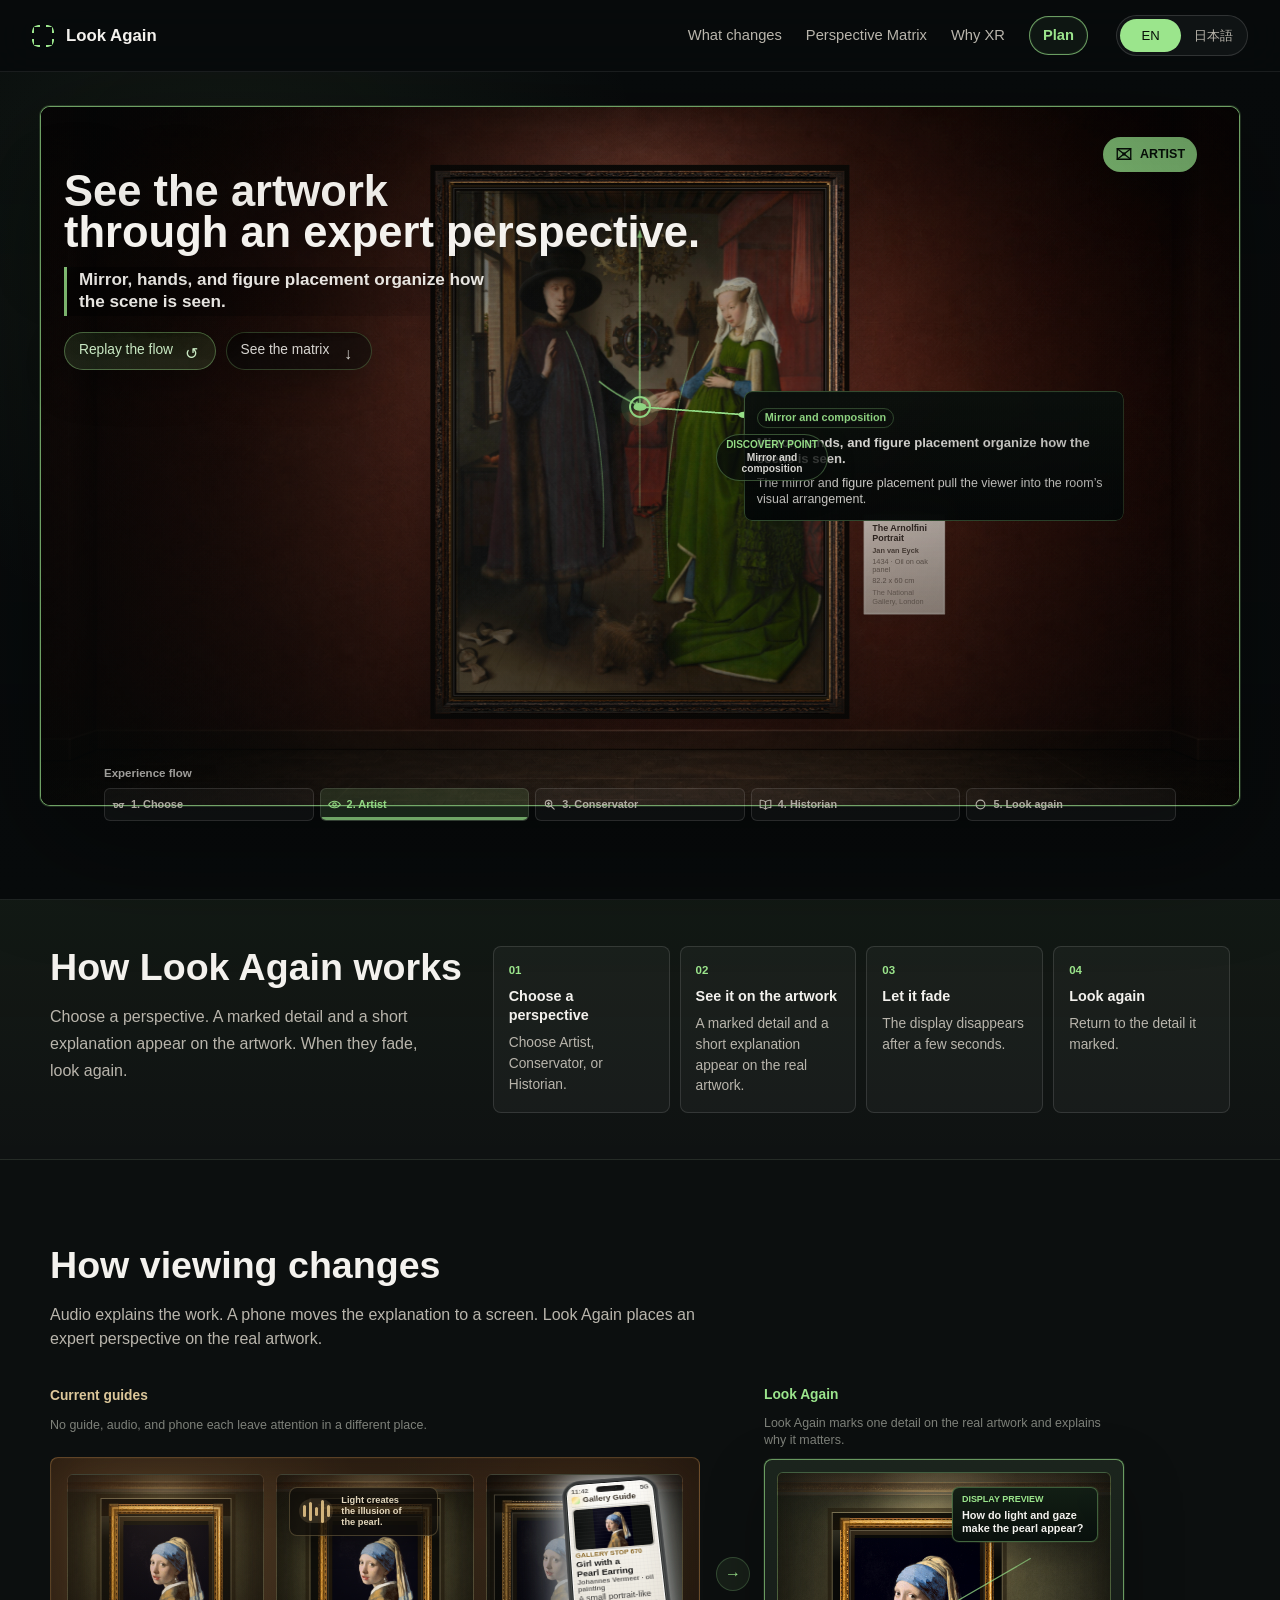
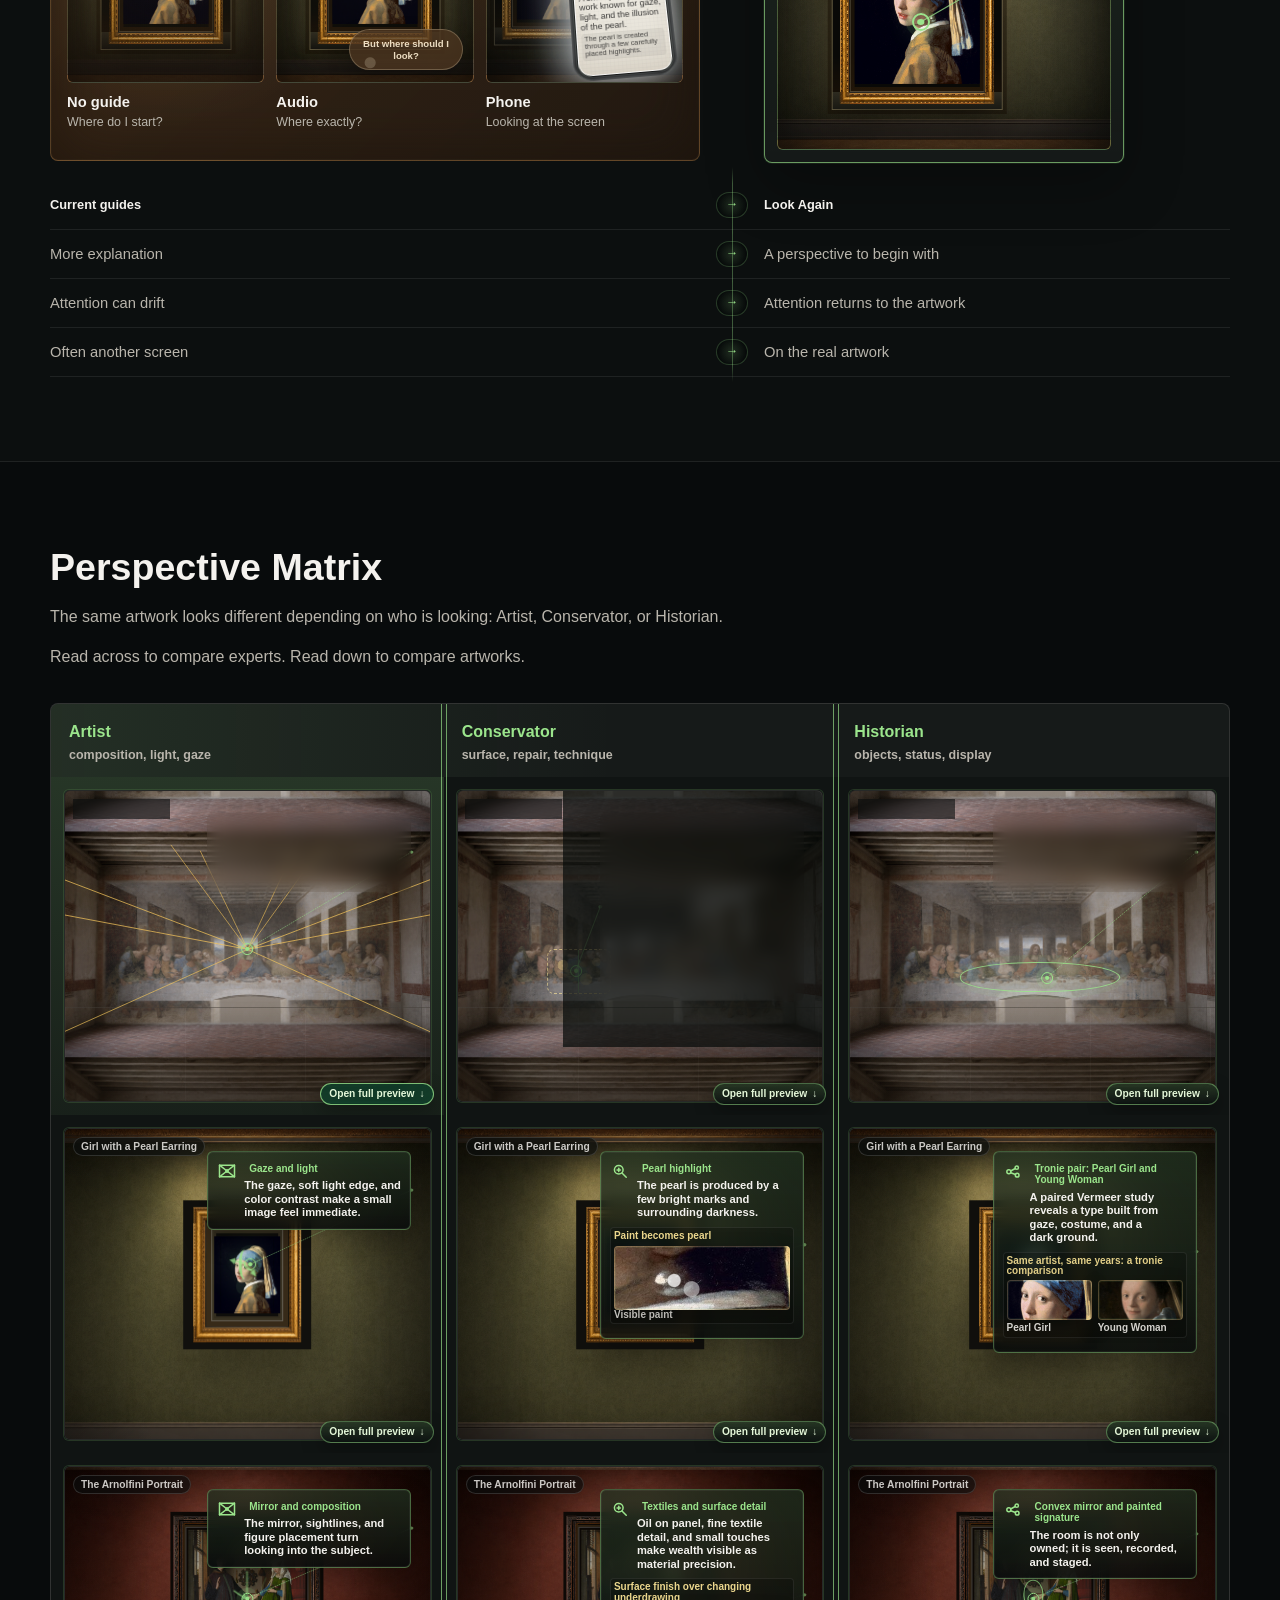
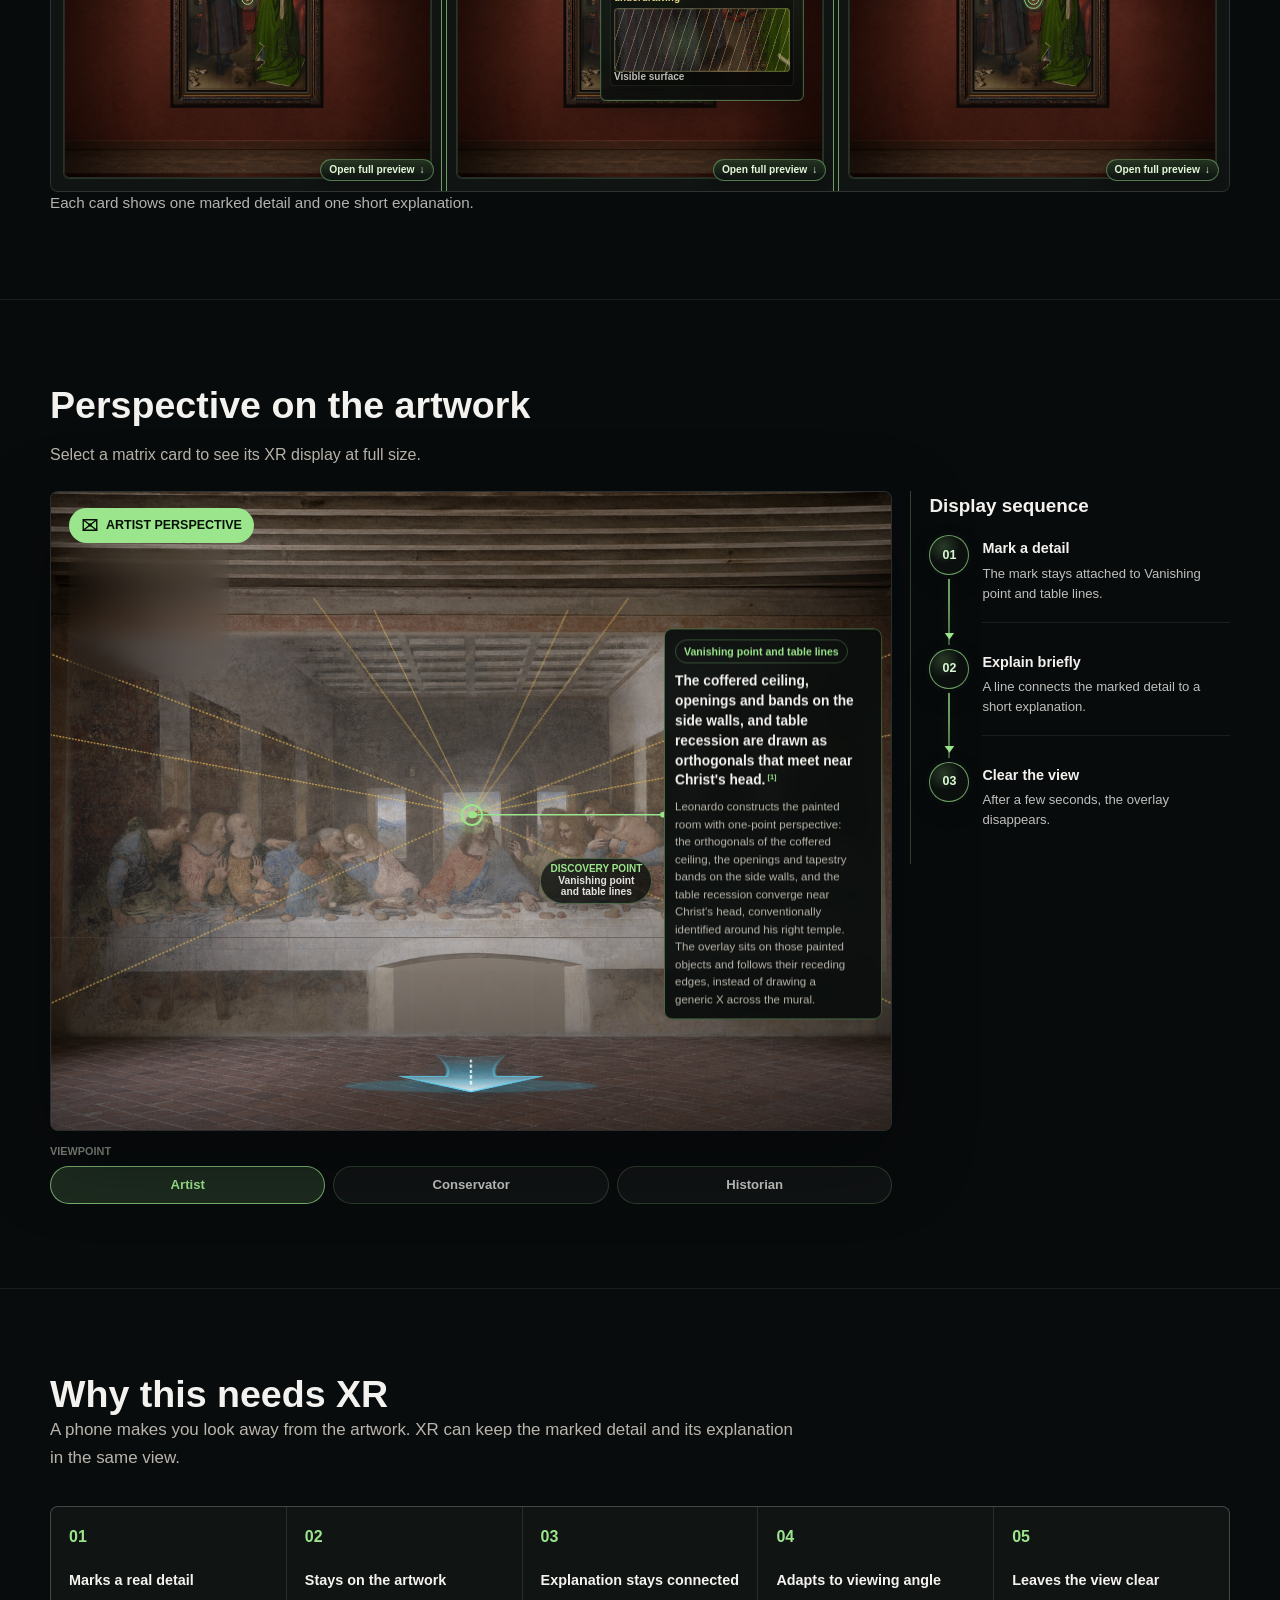
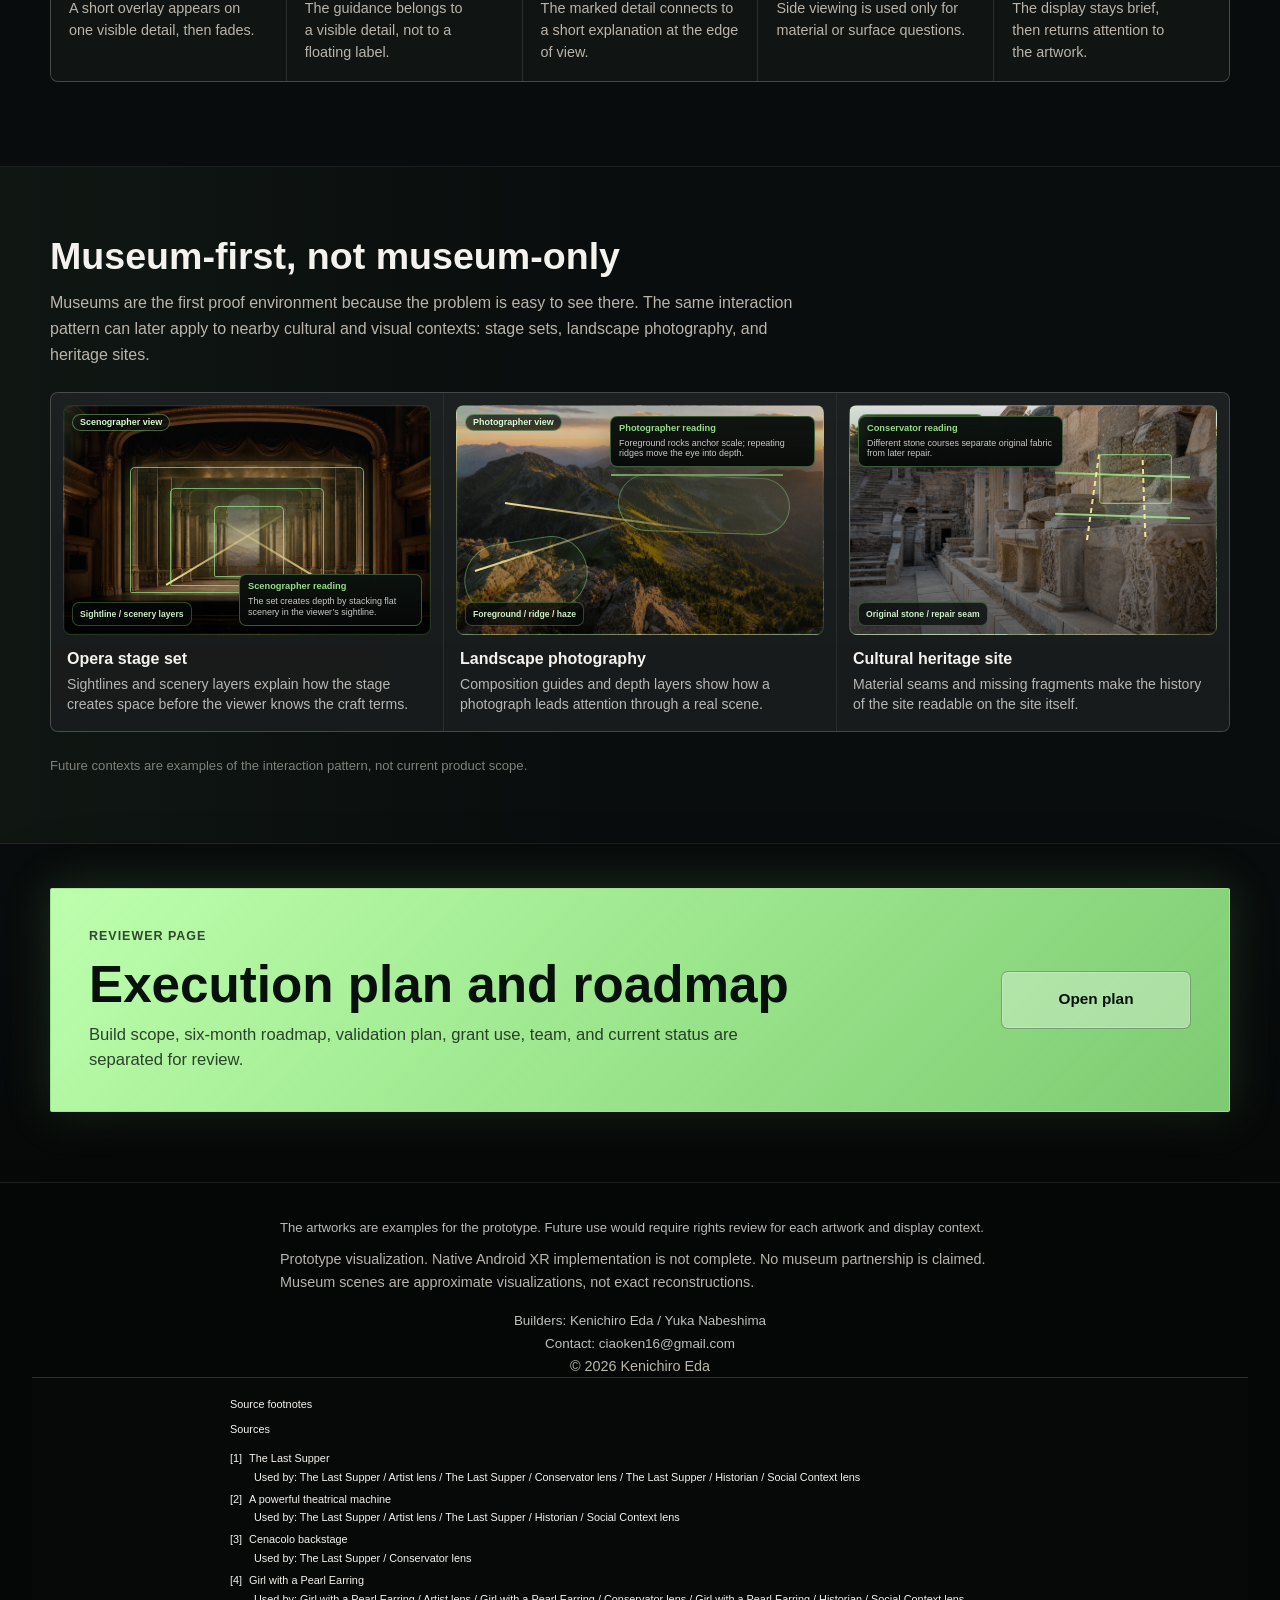
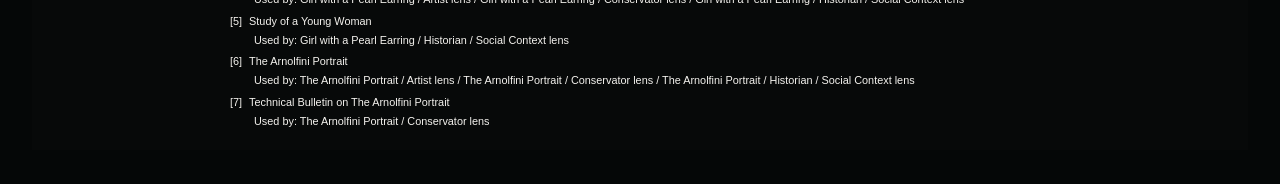
==== commit d3fff98b: "Revert V23 visual stability deployment" ====
--- a/site/index.html
+++ b/site/index.html
@@ -9,7 +9,7 @@
       content="Look&nbsp;Again is an Android&nbsp;XR prototype that overlays a short expert perspective on the real artwork, opens one question, and fades from view."
     >
     <link rel="icon" href="data:,">
-    <link rel="stylesheet" href="./styles.css?v=v23-xr-stability-2">
+    <link rel="stylesheet" href="./styles.css?v=v23-production-type-2">
   </head>
   <body>
     <header class="site-header" aria-label="Global">
@@ -34,7 +34,7 @@
       <section class="hero" id="top" aria-labelledby="hero-title">
         <div class="hero-copy">
           <div>
-            <h1 id="hero-title" class="phrase-controlled" data-i18n-html="hero.title">
+            <h1 id="hero-title" data-i18n-html="hero.title">
               <span class="hero-title-focus">See the artwork<br>through an expert perspective.</span>
             </h1>
             <p class="hero-principle" data-i18n-html="hero.principle">
@@ -84,7 +84,7 @@
       <section class="section experience-flow-section" id="experience-flow" aria-labelledby="experience-flow-title">
         <div class="section-inner experience-flow">
           <div class="experience-flow-copy">
-            <h2 id="experience-flow-title" class="phrase-controlled" data-i18n-html="experienceFlow.title">How Look&nbsp;Again works</h2>
+            <h2 id="experience-flow-title" data-i18n="experienceFlow.title">How Look&nbsp;Again works</h2>
             <p data-i18n-html="experienceFlow.intro">
               Choose a perspective. A marked detail and a short explanation appear on the artwork. <span class="semantic-unit">When they fade,</span> look again.
             </p>
@@ -92,22 +92,22 @@
           <div class="experience-flow-steps" aria-label="Look&nbsp;Again experience flow">
             <article>
               <span class="experience-flow-index">01</span>
-              <h3 class="phrase-controlled" data-i18n-html="experienceFlow.steps.choose.title">Choose a perspective</h3>
+              <h3 data-i18n="experienceFlow.steps.choose.title">Choose a perspective</h3>
               <p data-i18n="experienceFlow.steps.choose.body">Choose an expert perspective: Artist, Conservator, or Historian.</p>
             </article>
             <article>
               <span class="experience-flow-index">02</span>
-              <h3 class="phrase-controlled" data-i18n-html="experienceFlow.steps.see.title">See it on the artwork</h3>
+              <h3 data-i18n="experienceFlow.steps.see.title">See it on the artwork</h3>
               <p data-i18n="experienceFlow.steps.see.body">A short question and focus area appear on the real artwork.</p>
             </article>
             <article>
               <span class="experience-flow-index">03</span>
-              <h3 class="phrase-controlled" data-i18n-html="experienceFlow.steps.fade.title">Let it fade</h3>
+              <h3 data-i18n="experienceFlow.steps.fade.title">Let it fade</h3>
               <p data-i18n="experienceFlow.steps.fade.body">The display stays brief and then fades from view.</p>
             </article>
             <article>
               <span class="experience-flow-index">04</span>
-              <h3 class="phrase-controlled" data-i18n-html="experienceFlow.steps.look.title">Look again</h3>
+              <h3 data-i18n="experienceFlow.steps.look.title">Look again</h3>
               <p data-i18n="experienceFlow.steps.look.body">Once you have the perspective, look at the artwork with your own eyes.</p>
             </article>
           </div>
@@ -118,7 +118,7 @@
         <div class="section-inner">
           <div class="section-heading-row difference-heading">
             <div>
-              <h2 id="difference-title" class="phrase-controlled" data-i18n-html="difference.title">How viewing changes</h2>
+              <h2 id="difference-title" data-i18n="difference.title">How viewing changes</h2>
               <p data-i18n-html="difference.subtitle">
                 Audio explains the work. A phone moves the explanation to a screen. Look&nbsp;Again places an expert perspective on the real artwork.
               </p>
@@ -259,7 +259,7 @@
         <div class="section-inner">
           <div class="section-heading-row">
             <div>
-              <h2 id="lenses-title" class="phrase-controlled" data-i18n-html="lenses.title">Expert Perspectives</h2>
+              <h2 id="lenses-title" data-i18n="lenses.title">Expert Perspectives</h2>
               <p data-i18n-html="lenses.body">
                 The same artwork opens differently depending on which perspective you use.
               </p>
@@ -279,7 +279,7 @@
         <div class="section-inner">
           <div class="section-heading-row">
             <div>
-              <h2 id="preview-title" class="phrase-controlled" data-i18n-html="preview.title">Perspective on<br class="preview-heading-break"> <span class="heading-continuation">the artwork</span></h2>
+              <h2 id="preview-title" data-i18n-html="preview.title">Perspective on<br class="preview-heading-break"> <span class="heading-continuation">the artwork</span></h2>
               <p data-i18n-html="preview.body">
                 Select a matrix card to see its <span class="semantic-unit">XR display</span> at <span class="semantic-unit">full size.</span>
               </p>
@@ -300,7 +300,7 @@
               <div class="preview-lens-controls" data-preview-lens-controls aria-label="Viewpoint controls"></div>
             </div>
             <div class="preview-details" data-preview-details aria-live="polite">
-              <h3 class="phrase-controlled" data-i18n-html="preview.mechanics.title">Display sequence</h3>
+              <h3 data-i18n="preview.mechanics.title">Display sequence</h3>
             </div>
           </div>
         </div>
@@ -308,42 +308,42 @@
 
       <section class="section mechanics-section" id="xr-only" aria-labelledby="xr-only-title">
         <div class="section-inner">
-          <h2 id="xr-only-title" class="phrase-controlled" data-i18n-html="xrOnly.title">Why this needs XR</h2>
+          <h2 id="xr-only-title" data-i18n="xrOnly.title">Why this needs XR</h2>
           <p class="xr-only-intro" data-i18n-html="xrOnly.intro">
             A phone makes you look away from the artwork. XR can keep the marked detail and its explanation in <span class="semantic-unit">the same view.</span>
           </p>
           <div class="mechanics-list">
             <article>
               <span>01</span>
-              <h3 class="phrase-controlled" data-i18n-html="xrOnly.items.pointing.title">A brief visual perspective</h3>
+              <h3 data-i18n="xrOnly.items.pointing.title">A brief visual perspective</h3>
               <p data-i18n="xrOnly.items.pointing.body">
                 A short overlay appears on one visible detail, then fades.
               </p>
             </article>
             <article>
               <span>02</span>
-              <h3 class="phrase-controlled" data-i18n-html="xrOnly.items.spatial.title">Attached to the artwork</h3>
+              <h3 data-i18n="xrOnly.items.spatial.title">Attached to the artwork</h3>
               <p data-i18n="xrOnly.items.spatial.body">
                 The guidance belongs to a visible detail, not to a floating label.
               </p>
             </article>
             <article>
               <span>03</span>
-              <h3 class="phrase-controlled" data-i18n-html="xrOnly.items.connector.title">Explanation stays connected</h3>
+              <h3 data-i18n="xrOnly.items.connector.title">Explanation stays connected</h3>
               <p data-i18n="xrOnly.items.connector.body">
                 The marked detail connects to a short explanation at the edge of view.
               </p>
             </article>
             <article>
               <span>04</span>
-              <h3 class="phrase-controlled" data-i18n-html="xrOnly.items.body.title">Adapts to viewing angle</h3>
+              <h3 data-i18n="xrOnly.items.body.title">Adapts to viewing angle</h3>
               <p data-i18n="xrOnly.items.body.body">
                 Side viewing is used only for material or surface questions.
               </p>
             </article>
             <article>
               <span>05</span>
-              <h3 class="phrase-controlled" data-i18n-html="xrOnly.items.disappear.title">It fades from view</h3>
+              <h3 data-i18n="xrOnly.items.disappear.title">It fades from view</h3>
               <p data-i18n="xrOnly.items.disappear.body">
                 The display stays brief, then returns attention to the artwork.
               </p>
@@ -355,9 +355,9 @@
       <section class="section future-contexts-section" id="future-contexts" aria-labelledby="future-contexts-title">
         <div class="section-inner future-contexts-inner">
           <div class="future-contexts-copy">
-            <h2 id="future-contexts-title" class="phrase-controlled" data-i18n-html="futureContexts.title">Museum-first,<br class="future-title-mobile-break"> <span class="heading-continuation">not museum-only</span></h2>
+            <h2 id="future-contexts-title" data-i18n-html="futureContexts.title">Museum-first,<br class="future-title-mobile-break"> <span class="heading-continuation">not museum-only</span></h2>
             <p data-i18n-html="futureContexts.intro">
-              Museums are the first proof environment because the problem is easy to see there. The same interaction pattern can later apply to nearby cultural and visual contexts: <span class="semantic-unit">stage sets,</span> <span class="semantic-unit">landscape</span> <span class="semantic-unit">photography,</span> and <span class="semantic-unit">heritage sites.</span>
+              Museums are the first proof environment because the problem is easy to see there. The same interaction pattern can later apply to nearby cultural and visual contexts: <span class="semantic-unit">stage sets,</span> <span class="semantic-unit">landscape photography,</span> and <span class="semantic-unit">heritage sites.</span>
             </p>
           </div>
           <div class="future-context-summary-grid" aria-label="Future context examples">
@@ -376,7 +376,7 @@
                 </span>
               </div>
               <div class="future-context-card-copy">
-                <h3 class="phrase-controlled" data-i18n-html="futureContexts.cards.opera.title">Opera stage set</h3>
+                <h3 data-i18n="futureContexts.cards.opera.title">Opera stage set</h3>
                 <p data-i18n="futureContexts.cards.opera.body">Sightlines and scenery layers explain how the stage creates space before the viewer knows the craft terms.</p>
               </div>
             </article>
@@ -395,7 +395,7 @@
                 </span>
               </div>
               <div class="future-context-card-copy">
-                <h3 class="phrase-controlled" data-i18n-html="futureContexts.cards.landscape.title">Landscape photography</h3>
+                <h3 data-i18n="futureContexts.cards.landscape.title">Landscape photography</h3>
                 <p data-i18n="futureContexts.cards.landscape.body">Composition guides and depth layers show how a photograph leads attention through a real scene.</p>
               </div>
             </article>
@@ -414,7 +414,7 @@
                 </span>
               </div>
               <div class="future-context-card-copy">
-                <h3 class="phrase-controlled" data-i18n-html="futureContexts.cards.heritage.title">Cultural heritage site</h3>
+                <h3 data-i18n="futureContexts.cards.heritage.title">Cultural heritage site</h3>
                 <p data-i18n="futureContexts.cards.heritage.body">Material seams and missing fragments make the history of the site readable on the site itself.</p>
               </div>
             </article>
@@ -430,7 +430,7 @@
           <a class="execution-plan-cta" href="./plan.html?lang=en" data-plan-link>
             <span class="execution-plan-cta-copy">
               <span class="execution-plan-cta-kicker" data-i18n="executionPlanCta.kicker">Reviewer page</span>
-              <span id="execution-plan-title" class="execution-plan-cta-title phrase-controlled" data-i18n-html="executionPlanCta.title">Execution plan<span class="cta-conjunction"> and </span><span class="cta-roadmap-inline">roadmap</span><br class="cta-heading-break"><span class="cta-roadmap-break">Roadmap</span></span>
+              <span id="execution-plan-title" class="execution-plan-cta-title" data-i18n-html="executionPlanCta.title">Execution plan<span class="cta-conjunction"> and </span><span class="cta-roadmap-inline">roadmap</span><br class="cta-heading-break"><span class="cta-roadmap-break">Roadmap</span></span>
               <span class="execution-plan-cta-body" data-i18n="executionPlanCta.body">Build scope, six-month roadmap, validation plan, grant use, team, and current status are separated for review.</span>
             </span>
             <span class="execution-plan-cta-action" data-i18n="executionPlanCta.action">Open plan</span>
@@ -455,8 +455,8 @@
       <section class="source-footnotes" data-source-footnotes aria-label="Source footnotes"></section>
     </footer>
 
-    <script src="./i18n.js?v=v23-xr-stability-2"></script>
-    <script src="./lens-cue-specs-v23.js?v=v23-xr-stability-2"></script>
-    <script src="./experience.js?v=v23-xr-stability-2"></script>
+    <script src="./i18n.js?v=v23-production-type-1"></script>
+    <script src="./lens-cue-specs-v23.js?v=v23-typography-audit-5"></script>
+    <script src="./experience.js?v=v23-yesterday-effects-1"></script>
   </body>
 </html>
--- a/site/styles.css
+++ b/site/styles.css
@@ -19,17 +19,6 @@
   --shadow: 0 26px 80px rgba(0, 0, 0, 0.34);
   --max: 1180px;
   --sticky-offset: 84px;
-  --font-sans-en: Helvetica, Arial, sans-serif;
-  --font-sans-ja: "Hiragino Kaku Gothic ProN", "Hiragino Sans", "Yu Gothic", Meiryo, sans-serif;
-  --type-body-size: 1rem;
-  --type-body-leading: 1.55;
-  --type-card-title-size: 0.875rem;
-  --type-card-title-leading: 1.43;
-  --type-card-body-size: 0.8125rem;
-  --type-card-body-leading: 1.54;
-  --type-ui-label-size: 0.6875rem;
-  --measure-body-en: 66ch;
-  --measure-body-ja: 38em;
 }
 
 * {
@@ -48,9 +37,8 @@
   min-width: 320px;
   background: var(--bg);
   color: var(--ink);
-  font-family: var(--font-sans-en);
-  font-size: var(--type-body-size);
-  line-height: var(--type-body-leading);
+  font-family: Helvetica, Arial, sans-serif;
+  line-height: 1.5;
   overflow-wrap: normal;
   text-rendering: optimizeLegibility;
   word-break: normal;
@@ -62,14 +50,23 @@
 p,
 li,
 small,
-figcaption {
+figcaption,
+.edge-panel,
+.anchor-label,
+.execution-plan-cta-body {
   text-wrap: pretty;
 }
 
 html[lang="ja"] body {
-  font-family: var(--font-sans-ja);
+  font-family: "Hiragino Kaku Gothic ProN", "Hiragino Sans", "Yu Gothic", Meiryo, sans-serif;
   line-break: strict;
   word-break: normal;
+}
+
+@supports (word-break: auto-phrase) {
+  html[lang="ja"] body {
+    word-break: auto-phrase;
+  }
 }
 
 button,
@@ -100,38 +97,7 @@
 }
 
 .semantic-unit {
-  white-space: nowrap;
-}
-
-html[lang="ja"] .semantic-unit {
-  display: inline;
-  max-inline-size: none;
-  line-break: strict;
-  word-break: normal;
-  white-space: nowrap;
-}
-
-p .semantic-unit,
-li .semantic-unit {
   white-space: normal;
-}
-
-html[lang="ja"] p .semantic-unit,
-html[lang="ja"] li .semantic-unit {
-  white-space: normal;
-}
-
-.phrase-controlled {
-  max-inline-size: 100%;
-  overflow-wrap: normal;
-  white-space: normal;
-  word-break: normal;
-  text-wrap: wrap;
-}
-
-html[lang="ja"] .phrase-controlled {
-  line-break: strict;
-  word-break: keep-all;
 }
 
 :where(
@@ -517,51 +483,6 @@
   background-position: calc(50% + var(--room-x)) calc(50% + var(--room-y));
 }
 
-/*
- * XR stage contract: the physical scene owns the artwork and its world-locked
- * marker. The optical layer owns only the connector and edge card. Keeping the
- * layers explicit prevents the old floating-anchor transform from being added
- * a second time to a marker that already follows the artwork.
- */
-.stage-scene > .xr-world-layer,
-.stage-scene > .xr-optical-layer {
-  position: absolute;
-  inset: 0;
-  min-width: 0;
-  min-height: 0;
-}
-
-.stage-scene > .xr-world-layer {
-  z-index: 2;
-  overflow: hidden;
-  pointer-events: none;
-  transform: none;
-}
-
-.stage-scene > .xr-optical-layer {
-  z-index: 7;
-  overflow: visible;
-  pointer-events: none;
-  transform: none;
-  translate: none;
-  will-change: opacity;
-}
-
-.stage-scene > .xr-optical-layer > .connector-svg,
-.stage-scene > .xr-optical-layer > .edge-panel {
-  pointer-events: none;
-}
-
-.stage-scene[data-layout-ready="false"] > .xr-optical-layer {
-  visibility: hidden;
-  opacity: 0;
-}
-
-.stage-scene[data-layout-ready="true"] > .xr-optical-layer {
-  visibility: visible;
-  opacity: 1;
-}
-
 .museum-stage.is-parallax-enabled .stage-layer--artwork {
   translate: var(--art-x) var(--art-y);
   transition:
@@ -590,16 +511,9 @@
   will-change: translate;
 }
 
-.museum-stage.is-parallax-enabled .stage-layer--overlay:not(.connector-svg):not(.room-perspective-svg):not(.xr-optical-layer) {
+.museum-stage.is-parallax-enabled .stage-layer--overlay:not(.connector-svg):not(.room-perspective-svg) {
   translate: var(--overlay-x) var(--overlay-y);
   will-change: translate;
-}
-
-/* New optical HUD must never inherit the artwork parallax transform. */
-.museum-stage.is-parallax-enabled .xr-optical-layer,
-.museum-stage.is-parallax-enabled .xr-optical-layer > .stage-layer--overlay,
-.museum-stage.is-parallax-enabled .xr-optical-layer > .stage-layer--panel {
-  translate: none !important;
 }
 
 @media (prefers-reduced-motion: reduce) {
@@ -1104,6 +1018,22 @@
   .explorer-stage .comparative-evidence
 ) {
   line-break: strict;
+}
+
+@supports (word-break: auto-phrase) {
+  html[lang="ja"] .preview-section :is(
+    .section-heading-row p,
+    .preview-details,
+    .preview-sequence-copy,
+    .preview-reference-note,
+    .explorer-stage .edge-panel,
+    .explorer-stage .panel-target,
+    .explorer-stage .micro-evidence,
+    .explorer-stage .material-evidence,
+    .explorer-stage .comparative-evidence
+  ) {
+    word-break: auto-phrase;
+  }
 }
 
 .preview-lens-controls {
@@ -1240,117 +1170,104 @@
 }
 
 .preview-sequence-list {
-  display: grid;
-  grid-template-columns: repeat(3, minmax(0, 1fr));
+  --sequence-node-size: 40px;
+  --sequence-axis-x: calc(var(--sequence-node-size) / 2);
+  display: grid;
+  position: relative;
   gap: 0;
-  min-width: 0;
   margin: 0;
   padding: 0;
   list-style: none;
 }
 
+.preview-sequence-item:not(:last-child)::before {
+  content: "";
+  position: absolute;
+  top: 16px;
+  bottom: -16px;
+  left: calc(var(--sequence-axis-x) - 1px);
+  z-index: 0;
+  width: 2px;
+  background: linear-gradient(
+    180deg,
+    rgba(155, 229, 140, 0.92),
+    rgba(155, 229, 140, 0.5) 70%,
+    rgba(155, 229, 140, 0.16)
+  );
+  box-shadow: 0 0 12px rgba(155, 229, 140, 0.12);
+}
+
 .preview-sequence-item {
   display: grid;
-  grid-template-columns: auto minmax(0, 1fr);
-  grid-template-rows: auto auto;
-  grid-template-areas:
-    "index copy"
-    "divider copy";
   position: relative;
-  min-width: 0;
-  min-height: 0;
-  gap: 5px 10px;
-  margin: 0;
-  padding: 0 14px 0 0;
-}
-
-.preview-sequence-item:not(:last-child) {
-  margin-inline-end: 14px;
-  border-inline-end: 1px solid rgba(155, 229, 140, 0.22);
-}
-
-.preview-sequence-item::before,
-.preview-sequence-item::after,
-.preview-sequence-item:not(:last-child)::before,
+  z-index: 1;
+  grid-template-columns: var(--sequence-node-size) minmax(0, 1fr);
+  gap: 13px;
+  align-items: start;
+  padding: 0 0 26px;
+}
+
 .preview-sequence-item:not(:last-child)::after {
-  display: none;
-}
-
-.preview-step-index,
+  content: "";
+  position: absolute;
+  left: calc(var(--sequence-axis-x) - 5px);
+  bottom: 9px;
+  z-index: 2;
+  width: 10px;
+  height: 7px;
+  background: var(--green);
+  clip-path: polygon(0 0, 100% 0, 50% 100%);
+  filter: drop-shadow(0 2px 5px rgba(155, 229, 140, 0.22));
+}
+
 .preview-sequence-index {
-  grid-area: index;
-  display: block;
-  width: auto;
-  height: auto;
-  border: 0;
-  border-radius: 0;
-  padding: 0;
-  color: var(--green);
-  background: transparent;
-  box-shadow: none;
-  font-size: 0.72rem;
+  display: flex;
+  position: relative;
+  z-index: 3;
+  align-items: center;
+  justify-content: center;
+  width: var(--sequence-node-size);
+  height: var(--sequence-node-size);
+  border: 1px solid rgba(155, 229, 140, 0.66);
+  border-radius: 999px;
+  color: #d9fbd3;
+  background:
+    radial-gradient(circle at 35% 28%, rgba(155, 229, 140, 0.2), transparent 46%),
+    #0b100e;
+  box-shadow:
+    0 0 0 4px #080b0c,
+    0 8px 20px rgba(0, 0, 0, 0.26);
+  font-size: 0.78rem;
   font-weight: 820;
-  line-height: 1.2;
+  line-height: 1;
   font-variant-numeric: tabular-nums;
   font-feature-settings: "tnum" 1;
-  text-align: left;
-}
-
-.preview-step-divider {
-  grid-area: divider;
-  display: block;
-  align-self: center;
-  width: 22px;
-  height: 1px;
-  background: linear-gradient(90deg, rgba(155, 229, 140, 0.8), rgba(155, 229, 140, 0.12));
+  text-align: center;
 }
 
 .preview-sequence-copy {
-  grid-area: copy;
-  display: grid;
-  align-content: start;
-  gap: 5px;
+  display: grid;
+  gap: 6px;
   min-width: 0;
-  padding: 0;
-  border: 0;
+  padding: 4px 0 18px;
+  border-bottom: 1px solid rgba(255, 255, 255, 0.08);
+}
+
+.preview-sequence-item:last-child .preview-sequence-copy {
+  padding-bottom: 4px;
+  border-bottom: 0;
 }
 
 .preview-sequence-copy strong {
   color: var(--ink);
-  font-size: 0.86rem;
+  font-size: 0.9rem;
   line-height: 1.3;
 }
 
 .preview-sequence-copy > span {
-  color: rgba(244, 242, 238, 0.72);
-  font-size: 0.78rem;
-  line-height: 1.48;
-}
-
-@media (max-width: 760px) {
-  .preview-sequence-list {
-    grid-template-columns: 1fr;
-    gap: 12px;
-  }
-
-  .preview-sequence-item,
-  .preview-sequence-item:not(:last-child) {
-    grid-template-columns: auto minmax(0, 1fr);
-    grid-template-rows: auto auto;
-    grid-template-areas:
-      "index copy"
-      "divider copy";
-    gap: 5px 10px;
-    margin: 0;
-    padding: 0 0 12px;
-    border-inline-end: 0;
-    border-bottom: 1px solid rgba(255, 255, 255, 0.08);
-  }
-
-  .preview-sequence-item:last-child {
-    padding-bottom: 0;
-    border-bottom: 0;
-  }
+  color: rgba(244, 242, 238, 0.78);
+  font-size: 0.82rem;
+  line-height: 1.5;
 }
 
 .preview-details dl {
@@ -1804,6 +1721,10 @@
 .stage-scene.stage--last-supper .artwork-rig.wall-mural .artwork-frame::before,
 .stage-scene.stage--last-supper .artwork-rig.wall-mural .artwork-frame::after {
   display: none;
+}
+
+.stage-scene.stage--last-supper .artwork-rig.wall-mural .artwork-frame img {
+  opacity: 0;
 }
 
 .artwork-rig {
@@ -1984,19 +1905,6 @@
   background: rgba(0, 0, 0, 0.12);
 }
 
-/* Last Supper is already painted into the refectory background. This
- * transparent surface supplies the calibrated artwork coordinate plane for
- * the world-locked target without introducing a second image layer. */
-.artwork-background-surface {
-  display: block;
-  width: 100%;
-  height: 100%;
-  min-width: 0;
-  min-height: 0;
-  background: transparent;
-  pointer-events: none;
-}
-
 .artwork-rig.wall-mural .artwork-frame img {
   background: transparent;
   filter: saturate(0.84) contrast(0.91) brightness(0.98);
@@ -2134,7 +2042,7 @@
   font-weight: 760;
   line-height: 1.08;
   text-align: center;
-  text-wrap: wrap;
+  text-wrap: balance;
   translate: var(--anchor-label-safe-x, 0px) var(--anchor-label-safe-y, 0px);
   transform: translateX(-50%);
   backdrop-filter: blur(8px);
@@ -2156,7 +2064,7 @@
 .pointer-from-lower-right-toward-head-turban-area + .anchor-target .anchor-label {
   top: calc(100% + 30px);
   bottom: auto;
-  left: calc(50% - 76px);
+  left: calc(50% + 100px);
   transform: translateX(-50%);
 }
 
@@ -2170,26 +2078,26 @@
 .pointer-from-lower-right-toward-center + .anchor-target .anchor-label {
   top: calc(100% + 34px);
   bottom: auto;
-  left: calc(50% - 72px);
+  left: calc(50% + 124px);
   transform: translateX(-50%);
 }
 
 .pointer-from-right-toward-pearl + .anchor-target .anchor-label {
   top: calc(100% + 18px);
   bottom: auto;
-  left: calc(50% - 64px);
+  left: calc(50% + 20px);
   transform: translateX(-50%);
 }
 
 .pointer-from-right-toward-central-mirror + .anchor-target .anchor-label {
   top: calc(100% + 18px);
   bottom: auto;
-  left: calc(50% - 72px);
+  left: calc(50% + 132px);
   transform: translateX(-50%);
 }
 
 .pointer-from-right-toward-lower-textile-area + .anchor-target .anchor-label {
-  top: calc(50% - 48px);
+  top: 50%;
   bottom: auto;
   left: calc(50% - 124px);
   transform: translate(-50%, -50%);
@@ -2198,57 +2106,21 @@
 .pointer-from-right-toward-left-center-wall-area + .anchor-target .anchor-label {
   top: calc(100% + 20px);
   bottom: auto;
-  left: calc(50% - 72px);
+  left: calc(50% + 116px);
   transform: translateX(-50%);
 }
 
 .pointer-from-upper-right-toward-table-center + .anchor-target .anchor-label {
-  top: auto;
-  bottom: calc(100% + 18px);
-  left: calc(50% - 72px);
+  top: calc(100% + 18px);
+  bottom: auto;
+  left: calc(50% - 96px);
   transform: translateX(-50%);
 }
 
 .pointer-from-right-toward-object-cluster + .anchor-target .anchor-label {
   bottom: calc(100% + 42px);
-  left: calc(50% - 72px);
+  left: calc(50% + 40px);
   transform: translateX(-50%);
-}
-
-/*
- * World-locked target contract. A target belongs to the same artwork rig as
- * the visible image; its label stays adjacent to that target and is never
- * moved through the old collision solver into a detached floating position.
- */
-.stage-scene > .xr-world-layer .anchor-target {
-  visibility: visible !important;
-  left: var(--anchor-x);
-  top: var(--anchor-y);
-  z-index: 4;
-  transform: translate(-50%, -50%);
-}
-
-.stage-scene > .xr-world-layer .anchor-label {
-  top: auto;
-  right: auto;
-  bottom: calc(100% + 10px);
-  left: 50%;
-  min-width: 0;
-  width: max-content;
-  max-width: min(190px, 42cqi);
-  padding: 5px 8px 6px;
-  text-wrap: balance;
-  translate: 0 0;
-  transform: translateX(-50%);
-}
-
-.stage-scene > .xr-world-layer .anchor-target.is-anchor-label-minimized .anchor-label {
-  display: none;
-}
-
-.stage-scene > .xr-optical-layer .floating-anchor-layer,
-.stage-scene > .xr-optical-layer .floating-anchor-target {
-  display: none !important;
 }
 
 .pointer-cue {
@@ -2945,56 +2817,6 @@
   animation-name: heroPanelAppearFromConnectorLeft;
 }
 
-/* Stable HUD reveal: geometry is fixed before the optical layer becomes
- * visible, so a panel cannot sweep in from a stale/left-side origin. */
-.stage-scene > .xr-optical-layer {
-  transition: opacity 180ms ease;
-}
-
-.stage-scene[data-layout-ready="false"] > .xr-optical-layer {
-  transition: none;
-}
-
-.stage-scene[data-layout-ready="true"] > .xr-world-layer .anchor-target,
-.stage-scene[data-layout-ready="true"] > .xr-optical-layer .edge-panel,
-.stage-scene[data-layout-ready="true"] > .xr-optical-layer .connector-svg,
-.stage-scene[data-layout-ready="true"] > .xr-optical-layer .connector-svg line,
-.stage-scene[data-layout-ready="true"] > .xr-optical-layer .connector-svg circle {
-  opacity: 1 !important;
-}
-
-.xr-stage.is-cue-sequence .xr-world-layer .anchor-target,
-.xr-stage.is-cue-sequence .xr-optical-layer .connector-svg {
-  animation: none !important;
-}
-
-.stage-scene[data-layout-ready="true"] > .xr-world-layer .anchor-target {
-  animation: none !important;
-}
-
-.xr-stage.is-cue-sequence .xr-optical-layer .edge-panel,
-.xr-stage.is-cue-sequence .xr-optical-layer .connector-svg,
-.xr-stage.is-cue-sequence .xr-optical-layer .connector-svg line,
-.xr-stage.is-cue-sequence .xr-optical-layer .connector-svg circle {
-  animation: none !important;
-}
-
-.xr-stage.is-cue-sequence .xr-optical-layer .edge-panel {
-  clip-path: none !important;
-  scale: 1 !important;
-  transform-origin: center center !important;
-}
-
-.xr-stage.is-cue-sequence .xr-optical-layer .connector-svg {
-  opacity: 1;
-}
-
-.xr-stage.is-cue-sequence .xr-optical-layer .connector-svg line,
-.xr-stage.is-cue-sequence .xr-optical-layer .connector-svg circle {
-  opacity: 1;
-  stroke-dashoffset: 0;
-}
-
 @keyframes xrCueMarkAppear {
   0% {
     opacity: 0;
@@ -4482,21 +4304,6 @@
 .substate-step span {
   min-width: 0;
   line-height: 1.15;
-}
-
-.hero-sequence-copy {
-  min-width: 0;
-  text-align: center;
-  white-space: normal;
-}
-
-.hero-sequence-index {
-  white-space: nowrap;
-}
-
-.hero-sequence-label {
-  white-space: normal;
-  word-break: keep-all;
 }
 
 .section {
@@ -5496,6 +5303,64 @@
   display: none;
 }
 
+#experience-flow-title,
+#difference-title,
+#lenses-title,
+#preview-title,
+#xr-only-title,
+#plan-page-title,
+#plan-readiness-title,
+#hardware-validation-title,
+#implementation-validation-title,
+#plan-roadmap-title,
+#plan-grant-title,
+#plan-builder-title,
+#plan-beyond-title,
+#plan-status-title,
+#plan-contact-title,
+.experience-flow-steps h3,
+.mechanics-list h3,
+.future-context-card-copy h3,
+.plan-card-grid h3,
+.roadmap-list h3,
+.future-contexts h3,
+.execution-plan-cta-title {
+  max-inline-size: 100%;
+  overflow-wrap: normal;
+  white-space: normal;
+  word-break: normal;
+  text-wrap: balance;
+}
+
+@supports (word-break: auto-phrase) {
+  html[lang="ja"] :is(
+    #experience-flow-title,
+    #difference-title,
+    #lenses-title,
+    #preview-title,
+    #xr-only-title,
+    #plan-page-title,
+    #plan-readiness-title,
+    #hardware-validation-title,
+    #implementation-validation-title,
+    #plan-roadmap-title,
+    #plan-grant-title,
+    #plan-builder-title,
+    #plan-beyond-title,
+    #plan-status-title,
+    #plan-contact-title,
+    .experience-flow-steps h3,
+    .mechanics-list h3,
+    .future-context-card-copy h3,
+    .plan-card-grid h3,
+    .roadmap-list h3,
+    .future-contexts h3,
+    .execution-plan-cta-title
+  ) {
+    word-break: auto-phrase;
+  }
+}
+
 .execution-plan-section {
   padding-top: 44px;
   padding-bottom: 70px;
@@ -6575,342 +6440,252 @@
 }
 
 .lens-section .section-inner {
-  overflow-x: hidden;
-  contain: inline-size;
+  overflow-x: clip;
 }
 
 .lens-matrix {
   display: grid;
-  gap: 28px;
+  gap: 0;
+  margin-top: 34px;
+  min-width: 0;
   width: 100%;
   max-width: 100%;
+  overflow: hidden;
+  border: 1px solid var(--line);
+  border-radius: 8px;
+  background: #101413;
+}
+
+.matrix-grid-shell {
+  position: relative;
+  display: grid;
   min-width: 0;
-  margin-top: 34px;
-  overflow: visible;
-}
-
-.matrix-artwork-groups {
-  display: grid;
-  gap: 28px;
-  min-width: 0;
-}
-
-.matrix-artwork-group {
-  display: grid;
-  gap: 14px;
-  min-width: 0;
-  padding: 20px;
-  border: 1px solid rgba(244, 242, 238, 0.14);
-  border-radius: 10px;
-  background:
-    linear-gradient(135deg, rgba(155, 229, 140, 0.06), rgba(255, 255, 255, 0.018) 44%, rgba(0, 0, 0, 0.16)),
-    #101413;
-  box-shadow: 0 18px 50px rgba(0, 0, 0, 0.18);
-}
-
-.matrix-artwork-header {
-  display: grid;
-  grid-template-columns: minmax(160px, 0.36fr) minmax(0, 1fr);
-  gap: 18px;
-  align-items: center;
-  min-width: 0;
-  padding-bottom: 14px;
-  border-bottom: 1px solid rgba(255, 255, 255, 0.1);
-}
-
-.matrix-artwork-header > * {
-  min-width: 0;
-}
-
-.matrix-artwork-header img,
-.matrix-artwork-header picture {
-  display: block;
   width: 100%;
-  min-width: 0;
-  max-height: 112px;
-  border-radius: 6px;
-  object-fit: cover;
-  object-position: center;
-  background: #0b0d0d;
-}
-
-.matrix-artwork-header picture {
-  overflow: hidden;
-  aspect-ratio: 16 / 6;
-}
-
-.matrix-artwork-header picture img {
-  height: 100%;
-}
-
-.matrix-artwork-header h3,
-.matrix-artwork-header strong {
-  margin: 0;
-  color: var(--ink);
-  font-size: clamp(1rem, 1.4vw, 1.25rem);
-  line-height: 1.22;
-}
-
-.matrix-artwork-header p,
-.matrix-artwork-header span {
-  color: var(--muted);
-  font-size: 0.82rem;
-  line-height: 1.45;
-}
-
-.matrix-artwork-header p {
-  margin: 6px 0 0;
-  max-width: 62ch;
-}
-
-.matrix-artwork-header .matrix-artwork-display {
-  display: block;
-  margin-top: 5px;
-  color: var(--dim);
-  font-size: 0.72rem;
-  line-height: 1.35;
-}
-
-.matrix-card-grid {
+  isolation: isolate;
+}
+
+.matrix-grid-shell::before,
+.matrix-grid-shell::after {
+  content: "";
+  position: absolute;
+  top: 0;
+  bottom: 0;
+  z-index: 12;
+  width: 6px;
+  background: linear-gradient(
+    90deg,
+    rgba(155, 229, 140, 0.66) 0 1px,
+    transparent 1px 5px,
+    rgba(155, 229, 140, 0.66) 5px 6px
+  );
+  transform: translateX(-3px);
+  pointer-events: none;
+}
+
+.matrix-grid-shell::before {
+  left: 33.333333%;
+}
+
+.matrix-grid-shell::after {
+  left: 66.666667%;
+}
+
+.matrix-column-headings,
+.matrix-grid-cells {
   display: grid;
   grid-template-columns: repeat(3, minmax(0, 1fr));
   min-width: 0;
-  border: 1px solid rgba(255, 255, 255, 0.1);
-  border-radius: 8px;
-  overflow: hidden;
-  background: rgba(255, 255, 255, 0.1);
+}
+
+.matrix-column-headings {
+  background:
+    linear-gradient(90deg, rgba(155, 229, 140, 0.1), transparent 48%),
+    rgba(255, 255, 255, 0.025);
+}
+
+.matrix-column-heading {
+  display: grid;
+  gap: 4px;
+  align-content: center;
+  min-width: 0;
+  padding: 16px 18px 14px;
+  color: var(--green);
+  font-size: 1rem;
+  font-weight: 760;
+}
+
+.matrix-column-heading strong,
+.matrix-column-heading span {
+  display: block;
+}
+
+.matrix-column-heading span {
+  color: var(--muted);
+  font-size: 0.78rem;
+  font-weight: 560;
+  line-height: 1.25;
 }
 
 .matrix-cell {
   display: grid;
-  grid-template-rows: auto auto 1fr auto;
-  align-content: start;
+  grid-template-rows: minmax(310px, 1fr);
+  gap: 0;
+  align-items: stretch;
+  align-self: stretch;
   min-width: 0;
-  min-height: 0;
-  margin: 0;
+  min-height: 338px;
   border: 0;
-  border-inline-start: 1px solid rgba(155, 229, 140, 0.24);
   border-radius: 0;
-  padding: 0;
+  padding: 12px;
   background: #101413;
   color: var(--muted);
   text-align: left;
   overflow: hidden;
+}
+
+.matrix-cell[aria-pressed="true"] {
+  background:
+    linear-gradient(180deg, rgba(155, 229, 140, 0.16), rgba(155, 229, 140, 0.06)),
+    #101413;
+  color: var(--ink);
+}
+
+.matrix-preview-cell {
+  position: relative;
   cursor: pointer;
-  transition:
-    background 180ms ease,
-    box-shadow 180ms ease;
-}
-
-.matrix-cell:first-child {
-  border-inline-start: 0;
-}
-
-.matrix-cell:hover {
-  background:
-    linear-gradient(180deg, rgba(155, 229, 140, 0.08), rgba(255, 255, 255, 0.018)),
-    #101413;
-}
-
-.matrix-cell:focus-visible {
-  position: relative;
-  z-index: 2;
-  outline: 2px solid var(--green);
-  outline-offset: -2px;
-}
-
-.matrix-card-cta:focus-visible {
-  position: relative;
-  z-index: 3;
-  outline: 2px solid var(--green);
-  outline-offset: 2px;
-}
-
-.matrix-cell[aria-pressed="true"],
-.matrix-cell.is-selected {
-  background:
-    linear-gradient(180deg, rgba(155, 229, 140, 0.14), rgba(155, 229, 140, 0.035)),
-    #101413;
-  box-shadow: inset 0 0 0 1px rgba(155, 229, 140, 0.32);
-}
-
-.matrix-cue-preview {
-  position: relative;
-  min-width: 0;
-  min-height: 0;
-  aspect-ratio: 16 / 9;
-  overflow: hidden;
-  border-bottom: 1px solid rgba(255, 255, 255, 0.1);
-  background: #0b0e0e;
-}
-
-.matrix-cue-preview > .xr-stage,
-.matrix-cue-preview > .matrix-mini-stage,
-.matrix-cue-preview .stage-scene {
+}
+
+.matrix-mini-stage {
   width: 100%;
   height: 100%;
   min-height: 0;
-  aspect-ratio: auto;
-  border: 0;
-  border-radius: 0;
+  aspect-ratio: 16 / 10;
+  border-radius: 6px;
+  border-color: rgba(255, 255, 255, 0.1);
   box-shadow: none;
-}
-
-.matrix-cue-preview .artwork-rig {
+  pointer-events: none;
+}
+
+.matrix-cue-preview {
+  position: relative;
+  min-height: 310px;
+  overflow: hidden;
+  border: 1px solid rgba(155, 229, 140, 0.18);
+  border-radius: 6px;
+  background: rgba(0, 0, 0, 0.24);
+}
+
+.matrix-artwork-chip {
+  position: absolute;
+  left: 9px;
+  top: 9px;
+  z-index: 8;
+  max-width: min(48%, 150px);
+  overflow: hidden;
+  border: 1px solid rgba(255, 255, 255, 0.14);
+  border-radius: 999px;
+  padding: 3px 7px;
+  background: rgba(10, 14, 13, 0.62);
+  color: rgba(244, 242, 238, 0.82);
+  font-size: 0.64rem;
+  font-weight: 760;
+  line-height: 1.1;
+  text-overflow: ellipsis;
+  white-space: nowrap;
+  backdrop-filter: blur(8px);
+}
+
+.matrix-preview-cta {
+  position: absolute;
+  right: 10px;
+  bottom: 10px;
+  z-index: 10;
+  display: inline-flex;
+  align-items: center;
+  gap: 5px;
+  border: 1px solid rgba(155, 229, 140, 0.42);
+  border-radius: 999px;
+  padding: 5px 8px;
+  background:
+    linear-gradient(180deg, rgba(155, 229, 140, 0.18), rgba(14, 20, 18, 0.78)),
+    rgba(7, 11, 10, 0.84);
+  color: rgba(236, 255, 224, 0.96);
+  font-size: 0.64rem;
+  font-weight: 760;
+  line-height: 1;
+  letter-spacing: 0;
+  pointer-events: none;
+  box-shadow: 0 8px 20px rgba(0, 0, 0, 0.28);
+}
+
+.matrix-cell[aria-pressed="true"] .matrix-preview-cta {
+  border-color: rgba(155, 229, 140, 0.78);
+  background: rgba(16, 61, 42, 0.9);
+}
+
+.matrix-mini-stage .stage-scene {
+  position: absolute;
+  inset: 0;
+}
+
+.matrix-mini-stage .artwork-rig {
   max-width: none;
   transition: none;
 }
 
-.matrix-cue-preview .stage-scene.stage--last-supper {
-  background-size: auto, auto, 110%;
-  background-position: center, center, center 48%;
-}
-
-.matrix-cue-preview .artwork-rig.wall-mural {
-  left: 50%;
-  top: 54%;
-  width: 80%;
-}
-
-.matrix-cue-preview .stage-scene.stage--pearl {
-  background-size: auto, auto, 168%;
-  background-position: center, center, center 41%;
-}
-
-.matrix-cue-preview .artwork-rig.small-framed {
-  left: 50%;
-  top: 47%;
-  width: 35%;
-}
-
-.matrix-cue-preview .stage-scene.stage--arnolfini {
-  background-size: auto, auto, 148%;
-  background-position: center, center, center 43%;
-}
-
-.matrix-cue-preview .artwork-rig.medium-framed {
-  left: 50%;
-  top: 46%;
-  width: 42%;
-  aspect-ratio: 1716 / 2200;
-}
-
-.matrix-cue-preview > .xr-stage,
-.matrix-cue-preview > .matrix-mini-stage {
-  position: absolute;
-  inset: 0;
-}
-
-.matrix-cue-preview .stage-scene {
-  position: absolute;
-  inset: 0;
-}
-
-.matrix-cue-preview .xr-optical-layer,
-.matrix-cue-preview .edge-panel,
-.matrix-cue-preview .matrix-cue-panel {
-  pointer-events: none;
-}
-
-.matrix-cue-preview .edge-panel,
-.matrix-cue-preview .matrix-cue-panel,
-.matrix-cue-preview .anchor-label,
-.matrix-cue-preview .museum-label,
-.matrix-cue-preview .viewing-position-hint,
-.matrix-cue-preview .spec-aux-legend,
-.matrix-cue-preview .spec-aux-lines,
-.matrix-cue-preview .room-perspective-svg,
-.matrix-cue-preview .perspective-svg {
-  display: none !important;
-}
-
-.matrix-cue-preview .xr-optical-layer {
-  visibility: visible;
-  opacity: 1;
-}
-
-.matrix-cue-preview .connector-svg {
-  display: block;
-  z-index: 5;
-  opacity: 0.76;
-}
-
-.matrix-cue-preview .connector-svg line {
-  stroke: rgba(155, 229, 140, 0.78);
-  stroke-width: 1.1;
-  stroke-dasharray: 0.018 0.028;
-  vector-effect: non-scaling-stroke;
-}
-
-.matrix-cue-preview .anchor-target {
-  width: 12px;
-  height: 12px;
-  border-width: 1.5px;
-  box-shadow: 0 0 0 5px rgba(155, 229, 140, 0.12);
-}
-
-.matrix-cue-preview .anchor-target::before {
-  width: 4px;
-  height: 4px;
-}
-
-.matrix-cue-preview .pointer-cue,
-.matrix-cue-preview .floating-anchor-layer {
-  display: none !important;
-}
-
-.matrix-artwork-chip {
+.matrix-mini-stage .museum-label {
   display: none;
 }
 
-.matrix-card-copy {
-  display: grid;
-  align-content: start;
-  gap: 9px;
+.matrix-mini-stage .edge-panel,
+.matrix-mini-stage.xr-stage[data-artwork="lastSupper"] .spec-edge-panel,
+.matrix-mini-stage .spec-edge-panel {
+  box-sizing: border-box;
+  left: auto;
+  right: 5%;
+  top: 7%;
+  bottom: auto;
+  width: min(56%, 220px);
+  max-width: none;
+  min-height: 0;
+  max-height: calc(100% - 38px);
+  overflow: hidden;
+  border-radius: 4px;
+  padding: 9px;
+  background: rgba(16, 19, 18, 0.74);
+  box-shadow: 0 10px 28px rgba(0, 0, 0, 0.28);
+  transform: none;
+}
+
+.matrix-mini-stage .matrix-cue-panel,
+.matrix-mini-stage.xr-stage[data-artwork="lastSupper"] .matrix-cue-panel {
+  display: grid;
+  grid-template-columns: 20px minmax(0, 1fr);
+  align-items: start;
+  gap: 7px;
+  width: min(56%, 220px);
+  max-width: none;
+  min-height: 0;
+  border-color: rgba(155, 229, 140, 0.36);
+  border-radius: 6px;
+  padding: 9px;
+  background:
+    linear-gradient(180deg, rgba(155, 229, 140, 0.13), rgba(8, 12, 11, 0.5)),
+    rgba(8, 12, 11, 0.72);
+  box-shadow:
+    0 10px 24px rgba(0, 0, 0, 0.26),
+    inset 0 0 0 1px rgba(255, 255, 255, 0.05);
+  backdrop-filter: blur(8px);
+}
+
+.matrix-cue-copy {
+  display: grid;
   min-width: 0;
-  min-height: 176px;
-  padding: 15px 16px 16px;
-}
-
-.matrix-card-heading {
-  display: flex;
-  align-items: center;
-  gap: 9px;
-  min-width: 0;
-  padding: 13px 16px 11px;
-  border-bottom: 1px solid rgba(255, 255, 255, 0.08);
-  color: var(--ink);
-}
-
-.matrix-card-heading > span:last-child {
-  display: grid;
-  gap: 2px;
-  min-width: 0;
-}
-
-.matrix-card-heading strong,
-.matrix-card-heading small {
-  min-width: 0;
-  max-width: 100%;
-  overflow-wrap: normal;
-  white-space: normal;
-  word-break: normal;
-}
-
-.matrix-card-heading strong {
-  color: var(--ink);
-  font-size: 0.88rem;
-  font-weight: 760;
-  line-height: 1.28;
-}
-
-.matrix-card-heading small {
-  color: var(--dim);
-  font-size: 0.7rem;
-  line-height: 1.35;
-}
-
-.matrix-card-icon {
+  gap: 3px;
+}
+
+.matrix-cue-icon,
+.matrix-cue-icon .state-icon {
   display: inline-grid;
   flex: 0 0 auto;
   place-items: center;
@@ -6919,242 +6694,557 @@
   color: var(--green);
 }
 
-.matrix-card-icon svg {
-  display: block;
+.matrix-cue-icon svg {
   width: 100%;
   height: 100%;
 }
 
-.matrix-card-lens,
-.matrix-card-viewpoint {
-  display: inline-flex;
-  align-items: center;
-  gap: 7px;
+.matrix-mini-stage .edge-panel h3 {
+  display: -webkit-box;
+  overflow: hidden;
+  font-size: 0.7rem;
+  line-height: 1.2;
+  overflow-wrap: normal;
+  -webkit-box-orient: vertical;
+  -webkit-line-clamp: 5;
+}
+
+.matrix-mini-stage .matrix-cue-panel h3 {
+  -webkit-line-clamp: 5;
+}
+
+.matrix-mini-stage.xr-stage[data-artwork="lastSupper"] .spec-edge-panel h3,
+.matrix-mini-stage .spec-edge-panel h3 {
+  font-size: 0.7rem;
+  line-height: 1.2;
+}
+
+.matrix-mini-stage .panel-target {
+  box-sizing: border-box;
+  display: -webkit-box;
+  max-width: 100%;
+  width: auto;
+  overflow: hidden;
+  margin: 0;
+  border: 0;
+  padding: 0;
+  color: rgba(244, 242, 238, 0.92);
+  font-size: 0.625rem;
+  line-height: 1.15;
+  overflow-wrap: normal;
+  white-space: normal;
+  -webkit-box-orient: vertical;
+  -webkit-line-clamp: 2;
+}
+
+.matrix-mini-stage .matrix-cue-panel .panel-target {
   width: fit-content;
   max-width: 100%;
+  margin-bottom: 0;
+  border-color: rgba(155, 229, 140, 0.28);
+  padding: 2px 5px;
   color: var(--green);
-  font-size: 0.78rem;
-  font-weight: 780;
-  line-height: 1.3;
-}
-
-.matrix-card-lens .state-icon,
-.matrix-card-viewpoint .state-icon {
-  flex: 0 0 auto;
-  width: 18px;
-  height: 18px;
-}
-
-.matrix-card-lens svg,
-.matrix-card-viewpoint svg {
+  font-size: 0.625rem;
+  line-height: 1.15;
+}
+
+.matrix-mini-stage .micro-evidence {
+  display: none;
+}
+
+.matrix-cue-evidence {
+  display: grid;
+  grid-column: 1 / -1;
+  gap: 3px;
+  max-height: 126px;
+  overflow: hidden;
+}
+
+.matrix-cue-evidence:empty {
+  display: none;
+}
+
+.matrix-cue-evidence .material-evidence,
+.matrix-cue-evidence .comparative-evidence {
+  margin: 0;
+  gap: 3px;
+  border: 1px solid rgba(255, 255, 255, 0.08);
+  border-radius: 4px;
+  padding: 3px;
+  background: rgba(0, 0, 0, 0.22);
+}
+
+.matrix-cue-evidence .material-evidence-title,
+.matrix-cue-evidence .comparative-evidence-title {
+  display: -webkit-box;
+  overflow: hidden;
+  color: rgba(255, 232, 153, 0.88);
+  font-size: 0.625rem;
+  font-weight: 760;
+  line-height: 1.05;
+  white-space: normal;
+  -webkit-box-orient: vertical;
+  -webkit-line-clamp: 2;
+}
+
+.matrix-cue-evidence .material-model {
+  min-height: 54px;
+  padding: 4px;
+}
+
+.matrix-cue-evidence .material-model-stage {
+  min-height: 48px;
+}
+
+.matrix-cue-evidence .material-card-grid {
+  display: grid;
+  grid-template-columns: 1fr;
+  gap: 3px;
+}
+
+.matrix-cue-evidence .comparative-card-grid {
+  grid-template-columns: repeat(2, minmax(0, 1fr));
+  gap: 3px;
+}
+
+.matrix-cue-evidence .comparative-card {
+  min-width: 0;
+}
+
+.matrix-cue-evidence .comparative-card-image,
+.matrix-cue-evidence .comparative-evidence.is-compact .comparative-card-image {
+  min-height: 38px;
+  border-radius: 3px;
+}
+
+.matrix-cue-evidence .material-card figcaption,
+.matrix-cue-evidence .comparative-card figcaption {
+  display: grid;
+  gap: 1px;
+}
+
+.matrix-cue-evidence .material-card figcaption strong,
+.matrix-cue-evidence .comparative-card figcaption strong {
+  display: -webkit-box;
+  overflow: hidden;
+  color: rgba(244, 242, 238, 0.86);
+  font-size: 0.625rem;
+  font-weight: 720;
+  line-height: 1.05;
+  -webkit-box-orient: vertical;
+  -webkit-line-clamp: 1;
+}
+
+.matrix-cue-evidence .material-card figcaption span,
+.matrix-cue-evidence .comparative-card figcaption span {
+  display: none;
+}
+
+.matrix-mini-stage .material-evidence {
+  display: grid;
+  gap: 4px;
+  margin-bottom: 5px;
+}
+
+.matrix-mini-stage .material-evidence-title {
+  display: none;
+}
+
+.matrix-mini-stage[data-state="restorer"] .material-evidence-title {
+  display: -webkit-box;
+  overflow: hidden;
+  color: rgba(255, 232, 153, 0.92);
+  font-size: 0.625rem;
+  line-height: 1.08;
+  -webkit-box-orient: vertical;
+  -webkit-line-clamp: 2;
+}
+
+.matrix-mini-stage .material-model {
+  display: grid;
+  min-height: 78px;
+  border-radius: 4px;
+  padding: 4px;
+}
+
+.matrix-mini-stage .material-model-stage {
+  min-height: 70px;
+}
+
+.matrix-mini-stage .material-model-copy {
+  display: none;
+}
+
+.matrix-mini-stage .material-model-layer {
+  box-shadow:
+    0 4px 0 rgba(0, 0, 0, 0.18),
+    0 8px 16px rgba(0, 0, 0, 0.2);
+}
+
+.matrix-mini-stage[data-state="restorer"] .material-model-lastSupper-restorer .material-model-stage {
+  min-height: 76px;
+  border: 1px solid rgba(255, 232, 153, 0.18);
+  border-radius: 4px;
+  background:
+    radial-gradient(circle at 22% 43%, rgba(10, 12, 11, 0.72) 0 10%, transparent 11%),
+    radial-gradient(circle at 63% 58%, rgba(10, 12, 11, 0.62) 0 13%, transparent 14%),
+    radial-gradient(circle at 78% 26%, rgba(255, 232, 153, 0.28) 0 7%, transparent 8%),
+    linear-gradient(90deg, transparent 0 46%, rgba(155, 229, 140, 0.34) 47% 50%, transparent 51%),
+    repeating-linear-gradient(0deg, rgba(255, 255, 255, 0.035) 0 1px, transparent 1px 9px),
+    #5a5141;
+}
+
+.matrix-mini-stage[data-state="restorer"] .material-model-lastSupper-restorer .material-model-axis {
+  display: none;
+}
+
+.matrix-mini-stage[data-state="restorer"] .material-model-lastSupper-restorer .material-model-layer {
+  display: none;
+}
+
+.matrix-mini-stage[data-state="restorer"] .material-model-lastSupper-restorer .material-model-stage::before,
+.matrix-mini-stage[data-state="restorer"] .material-model-lastSupper-restorer .material-model-stage::after {
+  content: "";
+  position: absolute;
+  pointer-events: none;
+}
+
+.matrix-mini-stage[data-state="restorer"] .material-model-lastSupper-restorer .material-model-stage::before {
+  inset: 7px;
+  border: 1px dashed rgba(255, 232, 153, 0.62);
+  border-radius: 3px;
+}
+
+.matrix-mini-stage[data-state="restorer"] .material-model-lastSupper-restorer .material-model-stage::after {
+  left: 12%;
+  right: 12%;
+  top: 48%;
+  border-top: 1px solid rgba(155, 229, 140, 0.66);
+  transform: rotate(-6deg);
+}
+
+.matrix-mini-stage[data-state="restorer"] .material-model-girl-restorer .material-model-stage {
+  min-height: 76px;
+  border-radius: 999px;
+  background:
+    radial-gradient(circle at 56% 42%, rgba(255, 255, 255, 0.95) 0 6%, transparent 7%),
+    radial-gradient(circle at 45% 62%, rgba(255, 255, 255, 0.42) 0 7%, transparent 8%),
+    radial-gradient(ellipse at 50% 54%, rgba(12, 12, 14, 0.92) 0 26%, rgba(20, 21, 22, 0.7) 27% 39%, transparent 40%),
+    radial-gradient(circle at 48% 51%, rgba(255, 232, 153, 0.28), transparent 42%),
+    #090a0b;
+}
+
+.matrix-mini-stage[data-state="restorer"] .material-model-girl-restorer .material-model-axis {
+  display: none;
+}
+
+.matrix-mini-stage[data-state="restorer"] .material-model-girl-restorer .material-model-layer {
+  border-radius: 999px;
+  box-shadow:
+    0 0 16px rgba(255, 255, 255, 0.16),
+    0 8px 16px rgba(0, 0, 0, 0.2);
+  transform:
+    translateY(calc(var(--layer-index) * -2px))
+    rotateX(0deg)
+    rotateZ(0deg)
+    translateZ(calc(var(--layer-z) * 0.36));
+}
+
+.matrix-mini-stage[data-state="restorer"] .material-model-girl-restorer .material-model-layer-ground,
+.matrix-mini-stage[data-state="restorer"] .material-model-girl-restorer .material-model-layer-shadow {
+  left: 23%;
+  top: 23%;
+  width: 54%;
+  height: 54%;
+}
+
+.matrix-mini-stage[data-state="restorer"] .material-model-girl-restorer .material-model-layer-dab {
+  left: 48%;
+  top: 30%;
+  width: 16%;
+  height: 16%;
+}
+
+.matrix-mini-stage[data-state="restorer"] .material-model-girl-restorer .material-model-layer-reflection {
+  left: 39%;
+  top: 58%;
+  width: 13%;
+  height: 13%;
+}
+
+.matrix-mini-stage[data-state="restorer"] .material-model-arnolfini-restorer .material-model-stage {
+  min-height: 80px;
+  border: 1px solid rgba(255, 232, 153, 0.18);
+  border-radius: 4px;
+  background:
+    linear-gradient(90deg, rgba(79, 52, 31, 0.94) 0 36%, rgba(33, 20, 13, 0.72) 37% 41%, rgba(62, 44, 33, 0.88) 42% 100%),
+    #1b1510;
+}
+
+.matrix-mini-stage[data-state="restorer"] .material-model-arnolfini-restorer .material-model-axis {
+  left: 39%;
+  top: 10%;
+  bottom: 10%;
+}
+
+.matrix-mini-stage[data-state="restorer"] .material-model-arnolfini-restorer .material-model-layer {
+  left: 13%;
+  top: 25%;
+  width: 74%;
+  height: 48%;
+  border-radius: 3px;
+  transform:
+    translateY(calc(var(--layer-index) * -4px))
+    rotateX(42deg)
+    rotateZ(-8deg)
+    translateZ(calc(var(--layer-z) * 0.58));
+}
+
+.matrix-mini-stage[data-state="restorer"] .material-model-arnolfini-restorer .material-model-layer-panel {
+  background:
+    repeating-linear-gradient(90deg, rgba(0, 0, 0, 0.24) 0 1px, transparent 1px 9px),
+    #6a462b;
+}
+
+.matrix-mini-stage[data-state="restorer"] .material-model-arnolfini-restorer .material-model-layer-underdrawing {
+  background:
+    repeating-linear-gradient(122deg, rgba(155, 229, 140, 0.52) 0 1px, transparent 1px 7px),
+    rgba(10, 12, 11, 0.08);
+}
+
+.matrix-mini-stage[data-state="restorer"] .material-model-arnolfini-restorer .material-model-layer-ridge {
+  background:
+    repeating-linear-gradient(100deg, rgba(255, 232, 153, 0.68) 0 2px, rgba(155, 229, 140, 0.12) 2px 7px),
+    transparent;
+}
+
+.matrix-mini-stage .material-card-grid,
+.matrix-mini-stage .material-card {
+  display: grid;
+  gap: 0;
+}
+
+.matrix-mini-stage .material-card-image {
+  min-height: 46px;
+  border-radius: 4px;
+}
+
+.matrix-mini-stage .comparative-evidence {
+  gap: 3px;
+  margin-bottom: 5px;
+}
+
+.matrix-mini-stage .comparative-evidence-title {
+  display: -webkit-box;
+  overflow: hidden;
+  font-size: 0.625rem;
+  line-height: 1.08;
+  -webkit-box-orient: vertical;
+  -webkit-line-clamp: 2;
+}
+
+.matrix-mini-stage .comparative-card-grid {
+  gap: 4px;
+}
+
+.matrix-mini-stage .comparative-card {
+  gap: 3px;
+}
+
+.matrix-mini-stage .comparative-card-image,
+.matrix-mini-stage .comparative-evidence.is-compact .comparative-card-image {
+  min-height: 40px;
+  border-radius: 4px;
+}
+
+.matrix-mini-stage .comparative-card figcaption strong {
+  display: -webkit-box;
+  overflow: hidden;
+  font-size: 0.625rem;
+  line-height: 1.05;
+  -webkit-box-orient: vertical;
+  -webkit-line-clamp: 2;
+}
+
+.matrix-mini-stage .comparative-card figcaption span {
+  display: none;
+}
+
+.matrix-grid-cell:nth-child(-n + 3) .matrix-mini-stage .edge-panel h3,
+.matrix-grid-cell:nth-child(-n + 3) .matrix-mini-stage.xr-stage[data-artwork="lastSupper"] .spec-edge-panel h3,
+.matrix-grid-cell:nth-child(-n + 3) .matrix-mini-stage .spec-edge-panel h3 {
+  font-size: 0.7rem;
+  line-height: 1.2;
+}
+
+.matrix-grid-cell:nth-child(-n + 3) .matrix-mini-stage .panel-target {
+  font-size: 0.625rem;
+}
+
+.matrix-mini-stage .source-tag,
+.matrix-mini-stage .spec-crop-callout,
+.matrix-mini-stage .timeline-panel ol {
+  display: none;
+}
+
+.matrix-mini-stage .panel-media {
+  gap: 3px;
+  margin-top: 4px;
+}
+
+.matrix-mini-stage .panel-media img {
+  max-height: 28px;
+}
+
+.matrix-mini-stage .panel-media figcaption {
+  display: none;
+}
+
+.matrix-mini-stage .artist-diagram {
+  display: none;
+}
+
+.matrix-mini-stage .spec-aux-lines,
+.matrix-mini-stage .spec-aux-legend,
+.matrix-mini-stage .room-perspective-svg,
+.matrix-mini-stage .perspective-svg {
+  display: none;
+}
+
+.matrix-mini-stage .spec-lines-lastSupper-artist,
+.matrix-mini-stage .spec-lines-girl-artist,
+.matrix-mini-stage .spec-lines-arnolfini-artist {
   display: block;
-  width: 100%;
-  height: 100%;
-}
-
-.matrix-card-target,
-.matrix-card-question,
-.matrix-card-sources,
-.matrix-card-cta {
-  min-width: 0;
-  max-width: 100%;
-  overflow-wrap: break-word;
-  white-space: normal;
-  word-break: normal;
-  text-wrap: wrap;
-}
-
-.matrix-card-target {
-  color: rgba(244, 242, 238, 0.86);
-  font-size: 0.9rem;
-  font-weight: 700;
-  line-height: 1.45;
-}
-
-.matrix-card-target,
-.matrix-card-question {
-  display: grid;
-  gap: 4px;
-}
-
-.matrix-card-target > span,
-.matrix-card-question > span {
-  color: var(--dim);
-  font-size: 0.68rem;
-  font-weight: 780;
-  letter-spacing: 0.03em;
-  line-height: 1.3;
-  text-transform: uppercase;
-}
-
-.matrix-card-target strong {
-  color: inherit;
-  font-size: inherit;
-  font-weight: inherit;
-  line-height: inherit;
-}
-
-.matrix-card-question {
-  color: var(--ink);
-  font-size: 1rem;
-  font-weight: 580;
-  line-height: 1.5;
-}
-
-.matrix-card-question p {
-  margin: 0;
-  color: inherit;
-  font-size: inherit;
-  line-height: inherit;
-}
-
-.matrix-card-sources {
-  margin-top: auto;
-  color: rgba(155, 229, 140, 0.68);
-  font-size: 0.72rem;
-  line-height: 1.45;
-}
-
-.matrix-card-sources .source-footnote-mark {
-  margin-left: 0.25em;
-  font-size: 0.86em;
-  vertical-align: baseline;
-}
-
-.matrix-card-sources a {
-  color: inherit;
-  text-decoration: none;
-}
-
-.matrix-card-sources a:hover,
-.matrix-card-sources a:focus-visible {
-  color: var(--green);
-  text-decoration: underline;
-}
-
-.matrix-card-cta {
-  display: inline-flex;
-  align-items: center;
-  justify-content: center;
-  justify-self: start;
-  gap: 6px;
-  width: fit-content;
-  margin: 0 16px 16px;
-  border: 1px solid rgba(155, 229, 140, 0.42);
-  border-radius: 999px;
-  padding: 6px 10px;
-  color: rgba(236, 255, 224, 0.96);
-  background: rgba(155, 229, 140, 0.08);
-  font-size: 0.74rem;
-  font-weight: 740;
-  line-height: 1;
-}
-
-.matrix-cell[aria-pressed="true"] .matrix-card-cta,
-.matrix-cell.is-selected .matrix-card-cta {
-  border-color: rgba(155, 229, 140, 0.78);
-  background: rgba(16, 61, 42, 0.9);
-}
-
-.matrix-card-copy > :empty {
+  z-index: 3;
+  opacity: 0.86;
+}
+
+.matrix-mini-stage .spec-lines-lastSupper-artist path,
+.matrix-mini-stage .spec-lines-girl-artist path,
+.matrix-mini-stage .spec-lines-arnolfini-artist path {
+  stroke-width: 1;
+}
+
+.matrix-mini-stage .spec-lines-lastSupper-artist .spec-line-has-arrow {
+  stroke-width: 0.78;
+}
+
+.matrix-mini-stage .spec-lines-girl-artist .spec-line-has-arrow,
+.matrix-mini-stage .spec-lines-arnolfini-artist .spec-line-has-arrow {
+  stroke-width: 1.3;
+  filter: drop-shadow(0 0 7px rgba(155, 229, 140, 0.38));
+}
+
+.matrix-mini-stage .spec-lines-girl-artist .spec-line-no-arrow,
+.matrix-mini-stage .spec-lines-arnolfini-artist .spec-line-no-arrow {
+  opacity: 0.58;
+}
+
+.matrix-mini-stage .connector-svg {
+  display: block;
+  z-index: 4;
+  opacity: 0.64;
+}
+
+.matrix-mini-stage .connector-svg line {
+  stroke: rgba(155, 229, 140, 0.72);
+  stroke-width: 1;
+}
+
+.matrix-mini-stage .connector-svg circle {
+  fill: rgba(155, 229, 140, 0.86);
+  r: 0.55px;
+}
+
+.matrix-mini-stage .anchor-target {
+  width: 12px;
+  height: 12px;
+  border-width: 1.5px;
+  box-shadow: 0 0 0 5px rgba(155, 229, 140, 0.12);
+}
+
+.matrix-mini-stage .anchor-target::before {
+  width: 4px;
+  height: 4px;
+}
+
+.matrix-mini-stage .anchor-label {
   display: none;
 }
 
-@media (max-width: 1023px) and (min-width: 640px) {
-  .matrix-artwork-group {
-    padding: 16px;
-  }
-
-  .matrix-card-grid {
-    grid-template-columns: repeat(2, minmax(0, 1fr));
-  }
-
-  .matrix-cell:nth-child(odd) {
-    border-inline-start: 0;
-  }
-
-  .matrix-cell:nth-child(n + 3) {
-    border-top: 1px solid rgba(155, 229, 140, 0.24);
-  }
-
-  .matrix-card-copy {
-    min-height: 166px;
-  }
-}
-
-@media (max-width: 639px) {
-  .lens-matrix {
-    gap: 18px;
-    margin-top: 26px;
-  }
-
-  .matrix-artwork-group {
-    gap: 12px;
-    padding: 12px;
-    border-radius: 8px;
-  }
-
-  .matrix-artwork-header {
-    grid-template-columns: 1fr;
-    gap: 10px;
-    padding-bottom: 12px;
-  }
-
-  .matrix-artwork-header picture {
-    max-height: 104px;
-  }
-
-  .matrix-artwork-header h3,
-  .matrix-artwork-header strong {
-    font-size: 1rem;
-  }
-
-  .matrix-artwork-header p {
-    margin-top: 4px;
-    font-size: 0.82rem;
-  }
-
-  .matrix-card-grid {
-    grid-template-columns: 1fr;
-  }
-
-  .matrix-cell,
-  .matrix-cell:nth-child(n + 3) {
-    border-inline-start: 0;
-    border-top: 1px solid rgba(155, 229, 140, 0.24);
-  }
-
-  .matrix-cell:first-child {
-    border-top: 0;
-  }
-
-  .matrix-card-copy {
-    min-height: 0;
-    padding: 13px 14px 15px;
-  }
-
-  .matrix-card-target {
-    font-size: 0.9rem;
-  }
-
-  .matrix-card-question {
-    font-size: 0.98rem;
-    line-height: 1.48;
-  }
-
-  .matrix-card-sources {
-    margin-top: 3px;
-    font-size: 0.72rem;
-  }
-}
-
-html[lang="ja"] .matrix-card-target,
-html[lang="ja"] .matrix-card-question,
-html[lang="ja"] .matrix-card-sources,
-html[lang="ja"] .matrix-card-cta {
-  line-break: strict;
-  overflow-wrap: break-word;
-  word-break: normal;
+.matrix-mini-stage .pointer-cue {
+  display: none;
+}
+
+.matrix-mini-stage[data-artwork="lastSupper"][data-state="artist"] .room-perspective-svg {
+  display: block;
+  z-index: 3;
+  opacity: 0.62;
+}
+
+.matrix-mini-stage[data-artwork="lastSupper"][data-state="artist"] .room-perspective-label {
+  display: none;
+}
+
+.matrix-mini-stage .object-highlight,
+.matrix-mini-stage .pearl-highlight,
+.matrix-mini-stage .soft-highlight,
+.matrix-mini-stage .surface-highlight,
+.matrix-mini-stage .table-highlight {
+  border-width: 1.5px;
+}
+
+.matrix-mini-stage .pearl-highlight {
+  width: 11px;
+  height: 11px;
+  box-shadow: 0 0 0 4px rgba(155, 229, 140, 0.1);
+}
+
+.matrix-mini-stage .perspective-svg line {
+  stroke-width: 0.42;
+}
+
+.matrix-mini-stage .room-perspective-svg line {
+  stroke-width: 0.72;
+  stroke-opacity: 0.78;
+}
+
+.matrix-mini-stage .room-perspective-svg circle {
+  r: 0.5px;
+}
+
+.matrix-mini-stage[data-artwork="lastSupper"] .stage-scene.stage--last-supper {
+  background-size: auto, auto, 110%;
+  background-position: center, center, center 48%;
+}
+
+.matrix-mini-stage[data-artwork="lastSupper"] .artwork-rig.wall-mural {
+  left: 50%;
+  top: 54%;
+  width: 80%;
+}
+
+.matrix-mini-stage[data-artwork="girl"] .stage-scene.stage--pearl {
+  background-size: auto, auto, 168%;
+  background-position: center, center, center 41%;
+}
+
+.matrix-mini-stage[data-artwork="girl"] .artwork-rig.small-framed {
+  left: 50%;
+  top: 47%;
+  width: 35%;
+}
+
+.matrix-mini-stage[data-artwork="arnolfini"] .stage-scene.stage--arnolfini {
+  background-size: auto, auto, 148%;
+  background-position: center, center, center 43%;
+}
+
+.matrix-mini-stage[data-artwork="arnolfini"] .artwork-rig.medium-framed {
+  left: 50%;
+  top: 46%;
+  width: 42%;
+  aspect-ratio: 1716 / 2200;
 }
 
 .select-label {
@@ -7483,32 +7573,6 @@
   display: grid;
   gap: 2px;
   min-width: 0;
-}
-
-.source-footnote-uses {
-  display: grid;
-  gap: 2px;
-  margin: 0;
-  padding: 0 0 0 24px;
-  color: rgba(244, 242, 238, 0.7);
-  list-style: none;
-}
-
-.source-footnote-uses li {
-  grid-template-columns: max-content auto minmax(0, 1fr);
-  gap: 0.45em;
-  align-items: baseline;
-}
-
-.source-footnote-artwork,
-.source-footnote-viewpoint {
-  min-width: 0;
-  overflow-wrap: normal;
-  word-break: normal;
-}
-
-.source-footnote-separator {
-  color: rgba(155, 229, 140, 0.62);
 }
 
 .source-footnotes a {
@@ -7839,6 +7903,23 @@
 }
 
 @media (max-width: 1180px) and (min-width: 761px) {
+  .lens-matrix {
+    overflow-x: auto;
+    overflow-y: hidden;
+    -webkit-overflow-scrolling: touch;
+  }
+
+  .matrix-column-headings,
+  .matrix-grid-cells {
+    width: 100%;
+    min-width: 0;
+  }
+
+  .matrix-grid-shell {
+    width: 100%;
+    min-width: 948px;
+  }
+
   .hero-title-focus {
     font-size: 1.9rem;
   }
@@ -8420,16 +8501,22 @@
     font-size: 1.15rem;
   }
 
+  .preview-sequence-item {
+    grid-template-columns: var(--sequence-node-size) minmax(0, 1fr);
+    gap: 14px;
+    padding-bottom: 28px;
+  }
+
+  .preview-sequence-item:not(:last-child)::after {
+    bottom: 10px;
+  }
+
   .source-footnotes {
     padding: 12px 18px 14px;
   }
 
   .source-footnotes ol {
     grid-template-columns: 1fr;
-  }
-
-  .source-footnote-uses {
-    padding-left: 18px;
   }
 
   .source-footnotes small {
@@ -8692,7 +8779,7 @@
   .hero-stage .spec-edge-panel.hero-question-panel,
   .hero-stage[data-artwork="lastSupper"] .spec-edge-panel.hero-question-panel,
   .hero-stage[data-state="restorer"] .spec-edge-panel.hero-question-panel {
-    bottom: clamp(98px, 12vh, 112px);
+    bottom: clamp(64px, 8vh, 78px);
   }
 
   .hero-stage .spec-edge-panel.hero-question-panel,
@@ -8806,6 +8893,156 @@
 
   .section h2 {
     font-size: 1.7rem;
+  }
+
+  .lens-matrix {
+    gap: 0;
+    overflow-x: auto;
+    overflow-y: hidden;
+    -webkit-overflow-scrolling: touch;
+    width: 100%;
+    max-width: 100%;
+  }
+
+  .matrix-column-headings,
+  .matrix-grid-cells {
+    grid-template-columns: repeat(3, calc(100vw - 34px));
+    width: 100%;
+    min-width: 0;
+  }
+
+  .matrix-grid-shell {
+    width: calc(300vw - 102px);
+    min-width: calc(300vw - 102px);
+  }
+
+  .matrix-column-heading {
+    padding: 13px 14px 10px;
+  }
+
+  .matrix-cell {
+    grid-template-rows: minmax(300px, 1fr);
+    min-height: 326px;
+    padding: 10px;
+  }
+
+  .matrix-artwork-chip {
+    max-width: calc(100% - 18px);
+    border-radius: 6px;
+    line-height: 1.12;
+    text-overflow: clip;
+    white-space: nowrap;
+  }
+
+  .matrix-cue-preview,
+  .matrix-mini-stage {
+    min-height: 300px;
+  }
+
+  .matrix-mini-stage[data-artwork="girl"] .artwork-rig.small-framed {
+    top: 48%;
+    width: 35%;
+  }
+
+  .matrix-mini-stage[data-artwork="arnolfini"] .artwork-rig.medium-framed {
+    top: 48%;
+    width: 33%;
+  }
+
+  .matrix-mini-stage .edge-panel {
+    display: grid;
+    right: 5%;
+    top: 14%;
+    width: 56%;
+    max-height: calc(100% - 54px);
+    padding: 8px;
+  }
+
+  .matrix-mini-stage .matrix-cue-panel {
+    display: grid;
+    grid-template-columns: 18px minmax(0, 1fr);
+    right: 5%;
+    top: 14%;
+    width: 56%;
+    max-width: none;
+    max-height: calc(100% - 54px);
+    padding: 8px;
+    border-radius: 6px;
+  }
+
+  .matrix-preview-cta {
+    right: 8px;
+    bottom: 8px;
+    padding: 4px 7px;
+    font-size: 0.64rem;
+  }
+
+  .matrix-mini-stage .matrix-cue-icon,
+  .matrix-mini-stage .matrix-cue-icon .state-icon {
+    width: 18px;
+    height: 18px;
+  }
+
+  .matrix-mini-stage .edge-panel h3,
+  .matrix-mini-stage.xr-stage[data-artwork="lastSupper"] .spec-edge-panel h3,
+  .matrix-mini-stage .spec-edge-panel h3,
+  .matrix-mini-stage .matrix-cue-panel h3,
+  html[lang="ja"] .matrix-mini-stage .matrix-cue-panel h3 {
+    font-size: 0.7rem;
+    line-height: 1.25;
+    -webkit-line-clamp: 3;
+  }
+
+  .matrix-mini-stage .panel-target,
+  .matrix-mini-stage .matrix-cue-panel .panel-target {
+    font-size: 0.625rem;
+    -webkit-line-clamp: 3;
+  }
+
+  .matrix-grid-cell:nth-child(-n + 3) .matrix-mini-stage .edge-panel h3,
+  .matrix-grid-cell:nth-child(-n + 3) .matrix-mini-stage.xr-stage[data-artwork="lastSupper"] .spec-edge-panel h3,
+  .matrix-grid-cell:nth-child(-n + 3) .matrix-mini-stage .spec-edge-panel h3 {
+    font-size: 0.68rem;
+  }
+
+  .matrix-grid-cell:nth-child(-n + 3) .matrix-mini-stage .panel-target {
+    font-size: 0.625rem;
+  }
+
+  .matrix-cue-evidence {
+    max-height: 116px;
+  }
+
+  .matrix-cue-evidence .material-evidence,
+  .matrix-cue-evidence .comparative-evidence {
+    padding: 3px;
+  }
+
+  .matrix-cue-evidence .material-card-image,
+  .matrix-cue-evidence .comparative-card-image,
+  .matrix-cue-evidence .comparative-evidence.is-compact .comparative-card-image {
+    min-height: 34px;
+  }
+
+  .matrix-mini-stage .material-card-image {
+    min-height: 48px;
+  }
+
+  .matrix-cue-evidence .material-evidence-title,
+  .matrix-cue-evidence .comparative-evidence-title,
+  .matrix-mini-stage[data-state="restorer"] .material-evidence-title,
+  .matrix-mini-stage .comparative-evidence-title {
+    font-size: 0.625rem;
+  }
+
+  .matrix-mini-stage .comparative-card-image,
+  .matrix-mini-stage .comparative-evidence.is-compact .comparative-card-image {
+    min-height: 32px;
+  }
+
+  .matrix-mini-stage .comparative-card figcaption strong {
+    font-size: 0.625rem;
+    -webkit-line-clamp: 3;
   }
 
   .difference-snapshot {
@@ -9112,93 +9349,158 @@
   }
 }
 
-/* Typography layer: deterministic phrase boundaries and stable editorial measure. */
-:is(
-  .section-heading-row p,
-  .experience-flow-copy p,
-  .xr-only-intro,
-  .large-copy,
-  .plan-page-intro,
-  .plan-simple-section p,
-  .execution-plan-cta-body
-) {
-  max-inline-size: var(--measure-body-en);
-  font-size: var(--type-body-size);
-  line-height: var(--type-body-leading);
-}
-
-html[lang="ja"] :is(
-  .section-heading-row p,
-  .experience-flow-copy p,
-  .xr-only-intro,
-  .large-copy,
-  .plan-page-intro,
-  .plan-simple-section p,
-  .execution-plan-cta-body
-) {
-  max-inline-size: var(--measure-body-ja);
-  line-break: strict;
-  word-break: normal;
-}
-
-.anchor-label,
-.hero-stage .spec-edge-panel,
-.explorer-stage .spec-edge-panel {
-  text-wrap: wrap;
-}
-
+/* Production panel sizing: copy-led widths with a stable, stage-safe measure. */
+@media (min-width: 761px) {
+  .explorer-stage .edge-panel {
+    inline-size: fit-content;
+    min-inline-size: min(12.5rem, 31%);
+    max-inline-size: min(46%, 26.25rem);
+  }
+
+  .explorer-stage .spec-material-panel,
+  .explorer-stage .spec-comparative-panel {
+    min-inline-size: min(14rem, 35%);
+    max-inline-size: min(48%, 27.5rem);
+  }
+
+  /* Keep the Last Supper's social-reading statement as one meaningful phrase. */
+  .explorer-stage[data-artwork="lastSupper"][data-state="social"] .spec-panel-lastSupper-social {
+    min-inline-size: min(42%, 21.875rem);
+  }
+
+  html[lang="ja"] .explorer-stage[data-artwork="lastSupper"][data-state="social"] .spec-panel-lastSupper-social h3 {
+    word-break: keep-all;
+  }
+}
+
+/* Hero panels use the same copy-led measure without changing the stage geometry. */
+@media (min-width: 761px) {
+  .hero-stage .spec-edge-panel.hero-question-panel,
+  .hero-stage[data-artwork="lastSupper"] .spec-edge-panel.hero-question-panel {
+    inline-size: fit-content;
+    min-inline-size: min(13.75rem, 28%);
+    max-inline-size: min(44%, 23.75rem);
+  }
+
+  .hero-stage[data-artwork="lastSupper"] .spec-edge-panel.hero-question-panel {
+    max-inline-size: min(42%, 22.5rem);
+  }
+}
+
+/* XR cards are short explanations, not display labels: preserve an even reading rhythm. */
+.hero-stage .spec-edge-panel.hero-question-panel h3,
+.explorer-stage .spec-edge-panel h3 {
+  text-wrap: pretty;
+}
+
+.hero-stage .spec-edge-panel.hero-question-panel .micro-evidence,
+.explorer-stage .spec-edge-panel .micro-evidence {
+  text-wrap: pretty;
+}
+
+/* Keep long links legible without allowing normal editorial copy to split mid-word. */
 .source-footnotes a,
-.footer-contact,
 .footer-contact a,
-.footer-plan-link a,
-.plan-contact-section a {
+.footer-plan-link a {
   overflow-wrap: anywhere;
 }
 
-/* Stage-card layer: dimensions resolve against the rendered stage, not the viewport. */
-.stage-scene {
-  container-name: xr-stage-scene;
-  container-type: inline-size;
-}
-
-.hero-stage[data-artwork] .spec-edge-panel.hero-question-panel,
-.explorer-stage[data-artwork] .spec-edge-panel {
-  min-inline-size: 0;
-  width: auto;
-  max-inline-size: calc(100% - 24px);
-  max-inline-size: calc(100cqi - 24px);
-  font-kerning: normal;
-  letter-spacing: 0;
-}
-
-@media (min-width: 761px) {
-  .hero-stage[data-artwork] .spec-edge-panel.hero-question-panel,
-  .hero-stage[data-artwork="lastSupper"] .spec-edge-panel.hero-question-panel {
-    width: clamp(18rem, 34%, 23rem);
-    inline-size: clamp(18rem, 34%, 23rem);
-    inline-size: clamp(18rem, 34cqi, 23rem);
-  }
-
-  .explorer-stage[data-artwork] .spec-edge-panel {
-    width: clamp(18.5rem, 37%, 23.5rem);
-    inline-size: clamp(18.5rem, 37%, 23.5rem);
-    inline-size: clamp(18.5rem, 37cqi, 23.5rem);
-  }
-
-  .explorer-stage[data-artwork] .spec-material-panel,
-  .explorer-stage[data-artwork] .spec-comparative-panel {
-    width: clamp(21rem, 43%, 27rem);
-    inline-size: clamp(21rem, 43%, 27rem);
-    inline-size: clamp(21rem, 43cqi, 27rem);
-  }
-
-  .explorer-stage[data-artwork="lastSupper"][data-state="social"] .spec-panel-lastSupper-social {
-    width: clamp(20rem, 40%, 24rem);
-    inline-size: clamp(20rem, 40%, 24rem);
-    inline-size: clamp(20rem, 40cqi, 24rem);
-  }
-}
-
+@media (max-width: 760px) {
+  :root {
+    --sticky-offset: 72px;
+  }
+}
+
+@media (max-width: 340px) {
+  .preview-heading-break {
+    display: block;
+  }
+
+  .hero-sequence-step {
+    font-size: 0.53rem;
+  }
+
+  .cta-heading-break {
+    display: block;
+  }
+
+  .cta-conjunction,
+  .cta-roadmap-inline {
+    display: none;
+  }
+
+  .cta-roadmap-break {
+    display: inline;
+  }
+
+  .execution-plan-cta-title {
+    line-height: 1.15;
+  }
+
+  .site-header {
+    gap: 6px;
+  }
+
+  .brand {
+    gap: 6px;
+    font-size: 0.82rem;
+  }
+
+  .brand-mark {
+    width: 20px;
+    height: 20px;
+  }
+
+  .header-plan-link {
+    padding: 5px 6px;
+    font-size: 0.62rem;
+  }
+
+  .lang-switch {
+    gap: 3px;
+    padding: 3px;
+  }
+
+  .lang-switch button {
+    min-width: 36px;
+    padding: 5px 4px;
+    font-size: 0.66rem;
+  }
+
+  .hero-substate-rail {
+    grid-template-columns: 0.88fr 0.88fr 1.2fr 1fr 1.04fr;
+  }
+
+  .hero-title-focus,
+  html[lang="ja"] .hero-title-focus {
+    font-size: 1.14rem;
+  }
+
+  html[lang="ja"] .hero-title-focus {
+    font-size: 1.42rem;
+  }
+
+  .plan-page h1,
+  html[lang="ja"] .plan-page h1 {
+    font-size: 2.1rem;
+  }
+
+  .plan-page h2 {
+    font-size: 1.45rem;
+  }
+
+  .explorer-stage .material-model {
+    grid-template-columns: 1fr;
+  }
+
+  .explorer-stage .material-model-stage,
+  .explorer-stage .material-model-girl-restorer .material-model-stage,
+  .explorer-stage .material-model-lastSupper-restorer .material-model-stage {
+    min-height: 96px;
+  }
+}
+
+/* Keep the large Preview panels legible and visually contained at every size. */
 .explorer-stage .edge-panel {
   display: flex;
   flex-direction: column;
@@ -9207,6 +9509,9 @@
   padding: 14px;
   overflow-x: hidden;
   overscroll-behavior: contain;
+  scrollbar-gutter: stable;
+  font-kerning: normal;
+  letter-spacing: 0;
 }
 
 .explorer-stage .edge-panel > *,
@@ -9220,29 +9525,38 @@
   min-width: 0;
 }
 
-.hero-stage .spec-edge-panel h3,
-.explorer-stage .spec-edge-panel h3 {
-  margin: 0;
-  font-size: var(--type-card-title-size);
-  line-height: var(--type-card-title-leading);
-  letter-spacing: 0;
-}
-
-.hero-stage .spec-edge-panel .micro-evidence,
-.explorer-stage .spec-edge-panel .micro-evidence {
-  margin: 8px 0 0;
-  font-size: var(--type-card-body-size);
-  line-height: var(--type-card-body-leading);
-  letter-spacing: 0;
-}
-
 .explorer-stage .panel-target {
   width: fit-content;
   max-width: 100%;
   margin: 0 0 8px;
   padding: 4px 8px;
-  font-size: var(--type-ui-label-size);
-  line-height: 1.36;
+  font-size: 0.66rem;
+  line-height: 1.35;
+  letter-spacing: 0;
+}
+
+.explorer-stage .spec-edge-panel h3 {
+  margin: 0;
+  font-size: 0.86rem;
+  line-height: 1.44;
+  letter-spacing: 0;
+}
+
+.explorer-stage .spec-edge-panel .micro-evidence {
+  margin: 8px 0 0;
+  font-size: 0.74rem;
+  line-height: 1.52;
+  letter-spacing: 0;
+}
+
+html[lang="ja"] .explorer-stage .spec-edge-panel h3 {
+  font-size: 0.86rem;
+  line-height: 1.55;
+  letter-spacing: 0;
+}
+
+html[lang="ja"] .explorer-stage .spec-edge-panel .micro-evidence {
+  line-height: 1.62;
   letter-spacing: 0;
 }
 
@@ -9254,8 +9568,8 @@
 
 .explorer-stage .material-evidence-title,
 .explorer-stage .comparative-evidence-title {
-  font-size: 0.6875rem;
-  line-height: 1.36;
+  font-size: 0.65rem;
+  line-height: 1.4;
   letter-spacing: 0;
 }
 
@@ -9271,15 +9585,20 @@
 .explorer-stage .material-model-copy strong,
 .explorer-stage .material-card figcaption strong,
 .explorer-stage .comparative-card figcaption strong {
-  font-size: 0.6875rem;
+  font-size: 0.68rem;
+  line-height: 1.38;
+  letter-spacing: 0;
+}
+
+.explorer-stage .material-evidence.is-compact .material-model-copy strong {
+  font-size: 0.66rem;
   line-height: 1.4;
-  letter-spacing: 0;
 }
 
 .explorer-stage .material-model-copy span,
 .explorer-stage .material-card figcaption span,
 .explorer-stage .comparative-card figcaption span {
-  font-size: 0.65625rem;
+  font-size: 0.63rem;
   line-height: 1.48;
   letter-spacing: 0;
 }
@@ -9290,40 +9609,14 @@
 }
 
 .explorer-stage .material-model-label {
-  font-size: 0.65625rem;
-  line-height: 1.36;
+  font-size: 0.64rem;
+  line-height: 1.35;
   letter-spacing: 0;
 }
 
-@media (min-width: 1081px) {
-  .explorer-stage[data-artwork] .edge-panel {
-    max-block-size: calc(100% - 120px);
-    overflow-x: clip;
-    overflow-y: auto;
-    scrollbar-gutter: auto;
-    scrollbar-width: thin;
-    scrollbar-color: rgba(155, 229, 140, 0.56) transparent;
-  }
-
-  .explorer-stage[data-artwork] .edge-panel::-webkit-scrollbar {
-    width: 4px;
-  }
-
-  .explorer-stage[data-artwork] .edge-panel::-webkit-scrollbar-track {
-    background: transparent;
-  }
-
-  .explorer-stage[data-artwork] .edge-panel::-webkit-scrollbar-thumb {
-    border-radius: 999px;
-    background: rgba(155, 229, 140, 0.56);
-  }
-}
-
-/* Mobile-card layer: reserve the lower lane and expose one internal scrollbar only when needed. */
 @media (max-width: 1080px) {
   .explorer-stage .edge-panel {
     overflow-y: auto;
-    scrollbar-gutter: stable;
     scrollbar-width: thin;
     scrollbar-color: rgba(155, 229, 140, 0.56) transparent;
   }
@@ -9358,44 +9651,36 @@
   .explorer-stage .comparative-card-image {
     min-height: 70px;
   }
+
+  .explorer-stage[data-artwork="girl"][data-state="restorer"] .spec-edge-panel {
+    max-height: min(68%, 420px);
+  }
 }
 
 @media (max-width: 760px) {
-  :root {
-    --sticky-offset: 72px;
-  }
-
-  .hero-stage .spec-edge-panel.hero-question-panel,
-  .hero-stage[data-artwork="lastSupper"] .spec-edge-panel.hero-question-panel,
-  .hero-stage[data-state="restorer"] .spec-edge-panel.hero-question-panel {
-    left: clamp(22px, 7vw, 34px);
-    right: clamp(22px, 7vw, 34px);
-    top: auto;
-    bottom: clamp(98px, 12vh, 112px);
-    inline-size: auto;
-    max-inline-size: none;
-    max-height: min(38%, 286px);
-    overflow-y: auto;
-    transform: none;
-  }
-
   .explorer-stage .edge-panel,
   .explorer-stage[data-artwork="girl"][data-state="restorer"] .spec-edge-panel {
-    left: 12px;
-    right: 12px;
     top: auto;
     bottom: 16px;
-    inline-size: auto;
-    max-inline-size: none;
-    max-height: min(36%, 286px);
+    max-height: min(46%, 386px);
     padding: 11px 12px 12px;
-    overflow-y: auto;
     transform: none;
   }
 
   .explorer-stage .panel-target {
     margin-bottom: 7px;
     padding: 3px 7px;
+    font-size: 0.62rem;
+  }
+
+  .explorer-stage .spec-edge-panel h3,
+  html[lang="ja"] .explorer-stage .spec-edge-panel h3 {
+    font-size: 0.82rem;
+  }
+
+  .explorer-stage .spec-edge-panel .micro-evidence {
+    margin-top: 7px;
+    font-size: 0.7rem;
   }
 
   .explorer-stage .material-model {
@@ -9424,263 +9709,8 @@
 }
 
 @media (max-width: 340px) {
-  .preview-heading-break,
-  .cta-heading-break {
-    display: block;
-  }
-
-  .cta-conjunction,
-  .cta-roadmap-inline {
-    display: none;
-  }
-
-  .cta-roadmap-break {
-    display: inline;
-  }
-
-  .hero-sequence-step {
-    font-size: 0.53rem;
-  }
-
-  .preview-lens-controls .preview-control-button {
-    padding-inline: 6px;
-    font-size: 0.74rem;
-  }
-
-  .execution-plan-cta-title {
-    line-height: 1.15;
-  }
-
-  .site-header {
-    display: flex;
-    flex-wrap: wrap;
-    align-items: center;
-    justify-content: flex-start;
-    gap: 6px;
-  }
-
-  .brand {
-    flex: 1 0 max-content;
-    gap: 6px;
-    font-size: 0.82rem;
-  }
-
-  .header-plan-link,
-  .lang-switch {
-    flex: 0 0 auto;
-  }
-
-  .lang-switch {
-    margin-left: auto;
-  }
-
-  .brand-mark {
-    width: 20px;
-    height: 20px;
-  }
-
-  .header-plan-link {
-    padding: 5px 6px;
-    font-size: 0.62rem;
-  }
-
-  .lang-switch {
-    gap: 3px;
-    padding: 3px;
-  }
-
-  .lang-switch button {
-    min-width: 36px;
-    padding: 5px 4px;
-    font-size: 0.66rem;
-  }
-
-  .hero-substate-rail {
-    display: flex;
-    flex-wrap: wrap;
-    align-items: stretch;
-  }
-
-  .hero-substate-rail .hero-sequence-step {
-    flex: 1 0 max-content;
-  }
-
-  .preview-control-group-lens .preview-control-row {
-    display: flex;
-    flex-wrap: wrap;
-  }
-
-  .preview-lens-controls .preview-control-button {
-    flex: 1 0 max-content;
-  }
-
-  .hero-stage,
-  .hero-stage[data-state="artist"],
-  .hero-stage[data-state="restorer"],
-  .hero-stage[data-state="social"],
-  .hero-stage[data-state="museum"],
-  .hero-stage[data-state="select"],
-  .hero-stage[data-state="wearing"] {
-    min-height: max(700px, 44rem);
-  }
-
-  .hero-title-focus,
-  html[lang="ja"] .hero-title-focus {
-    font-size: 1.14rem;
-  }
-
-  html[lang="ja"] .hero-title-focus {
-    font-size: 1.42rem;
-  }
-
-  .plan-page h1,
-  html[lang="ja"] .plan-page h1 {
-    font-size: min(2.1rem, 14vw);
-  }
-
-  .plan-page h2 {
-    font-size: 1.45rem;
-  }
-
   .explorer-stage .material-model {
     grid-template-columns: 1fr;
-  }
-
-  .explorer-stage .material-model-stage,
-  .explorer-stage .material-model-girl-restorer .material-model-stage,
-  .explorer-stage .material-model-lastSupper-restorer .material-model-stage {
-    min-height: 96px;
-  }
-}
-
-/* Matrix layer: retain miniature density while using the same curated break opportunities. */
-.matrix-mini-stage .phrase-controlled {
-  overflow-wrap: normal;
-  word-break: normal;
-}
-
-html[lang="ja"] .matrix-mini-stage .phrase-controlled {
-  line-break: strict;
-  word-break: keep-all;
-}
-
-.matrix-mini-stage .matrix-cue-panel h3,
-html[lang="ja"] .matrix-mini-stage .matrix-cue-panel h3 {
-  -webkit-line-clamp: 5;
-}
-
-.matrix-mini-stage .matrix-cue-panel .panel-target {
-  width: auto;
-  min-width: 0;
-  justify-self: stretch;
-}
-
-@container xr-stage-scene (max-width: 720px) {
-  .hero-stage .spec-edge-panel.hero-question-panel,
-  .hero-stage[data-artwork="lastSupper"] .spec-edge-panel.hero-question-panel,
-  .hero-stage[data-state="restorer"] .spec-edge-panel.hero-question-panel {
-    left: clamp(22px, 7vw, 34px);
-    right: clamp(22px, 7vw, 34px);
-    top: auto;
-    bottom: clamp(98px, 12vh, 112px);
-    inline-size: auto;
-    max-inline-size: none;
-    max-height: min(38%, 286px);
-    overflow-y: auto;
-    transform: none;
-  }
-
-  .explorer-stage .edge-panel,
-  .explorer-stage[data-artwork="girl"][data-state="restorer"] .spec-edge-panel {
-    left: 12px;
-    right: 12px;
-    top: auto;
-    bottom: 16px;
-    inline-size: auto;
-    max-inline-size: none;
-    max-height: min(36%, 286px);
-    overflow-y: auto;
-    transform: none;
-  }
-}
-
-@media (min-width: 761px) and (max-width: 900px) {
-  .hero-stage .spec-edge-panel.hero-question-panel,
-  .hero-stage[data-artwork="lastSupper"] .spec-edge-panel.hero-question-panel,
-  .hero-stage[data-state="restorer"] .spec-edge-panel.hero-question-panel {
-    bottom: 100px;
-  }
-
-  .hero-stage[data-state="restorer"] .spec-edge-panel.hero-question-panel {
-    left: auto;
-    right: 12px;
-    width: min(47%, 20.5rem);
-    inline-size: min(47%, 20.5rem);
-    max-inline-size: calc(100% - 68px);
-  }
-}
-
-@media (max-width: 760px) {
-  .hero-copy > div,
-  .hero h1,
-  .hero-title-focus,
-  .section-heading-row > div {
-    width: 100%;
-    min-width: 0;
-    max-width: 100%;
-  }
-
-  .hero h1,
-  .hero-title-focus {
-    white-space: normal;
-  }
-
-  .matrix-mini-stage.xr-stage[data-artwork] .matrix-cue-panel,
-  .matrix-mini-stage .matrix-cue-panel {
-    width: max(56%, 7rem);
-    max-width: calc(100% - 24px);
-  }
-}
-
-/* The five hero states need a readable two-row rail on narrow screens. Keep
- * it inside the stage's lower lane, above the stage edge, and clear of the
- * mobile question panel reserved above it. */
-@media (max-width: 520px) {
-  .hero-substate-lines {
-    left: 16px;
-    right: 16px;
-    bottom: 12px;
-    gap: 0;
-  }
-
-  .hero-substate-rail {
-    grid-template-columns: repeat(3, minmax(0, 1fr));
-    grid-template-rows: repeat(2, minmax(34px, auto));
-    grid-auto-flow: row;
-    gap: 6px;
-    min-width: 0;
-    min-height: 0;
-  }
-
-  .substate-step {
-    justify-content: center;
-    min-width: 0;
-    min-height: 34px;
-    padding: 6px 5px;
-    font-size: 0.6875rem;
-    line-height: 1.1;
-    white-space: nowrap;
-  }
-
-  .substate-step .hero-sequence-copy,
-  .substate-step .hero-sequence-index,
-  .substate-step .hero-sequence-label {
-    min-width: 0;
-    white-space: nowrap;
-  }
-
-  .substate-step wbr {
-    display: none;
   }
 }
 
@@ -9689,52 +9719,8 @@
   *::before,
   *::after {
     animation-duration: 0.001ms !important;
-    animation-delay: 0s !important;
     animation-iteration-count: 1 !important;
     scroll-behavior: auto !important;
     transition-duration: 0.001ms !important;
-    transition-delay: 0s !important;
-  }
-
-  .xr-stage.is-cue-sequence :is(
-    .spec-material-scan,
-    .spec-light-edge,
-    .spec-color-wash,
-    .spec-object-ring,
-    .anchor-target,
-    .anchor-label,
-    .spec-aux-legend,
-    .spec-aux-lines path,
-    .connector-svg line,
-    .connector-svg circle,
-    .edge-panel
-  ) {
-    animation: none !important;
-  }
-
-  .xr-stage.is-cue-sequence :is(
-    .spec-material-scan,
-    .spec-light-edge,
-    .spec-color-wash,
-    .spec-object-ring,
-    .anchor-target,
-    .anchor-label,
-    .spec-aux-legend,
-    .spec-aux-lines path,
-    .connector-svg line,
-    .connector-svg circle,
-    .edge-panel
-  ) {
-    opacity: 1;
-  }
-
-  .xr-stage.is-cue-sequence .spec-aux-lines path,
-  .xr-stage.is-cue-sequence .connector-svg line {
-    stroke-dashoffset: 0;
-  }
-
-  .xr-stage.is-cue-sequence .edge-panel {
-    clip-path: none;
-    scale: 1;
-  }
-}
+  }
+}
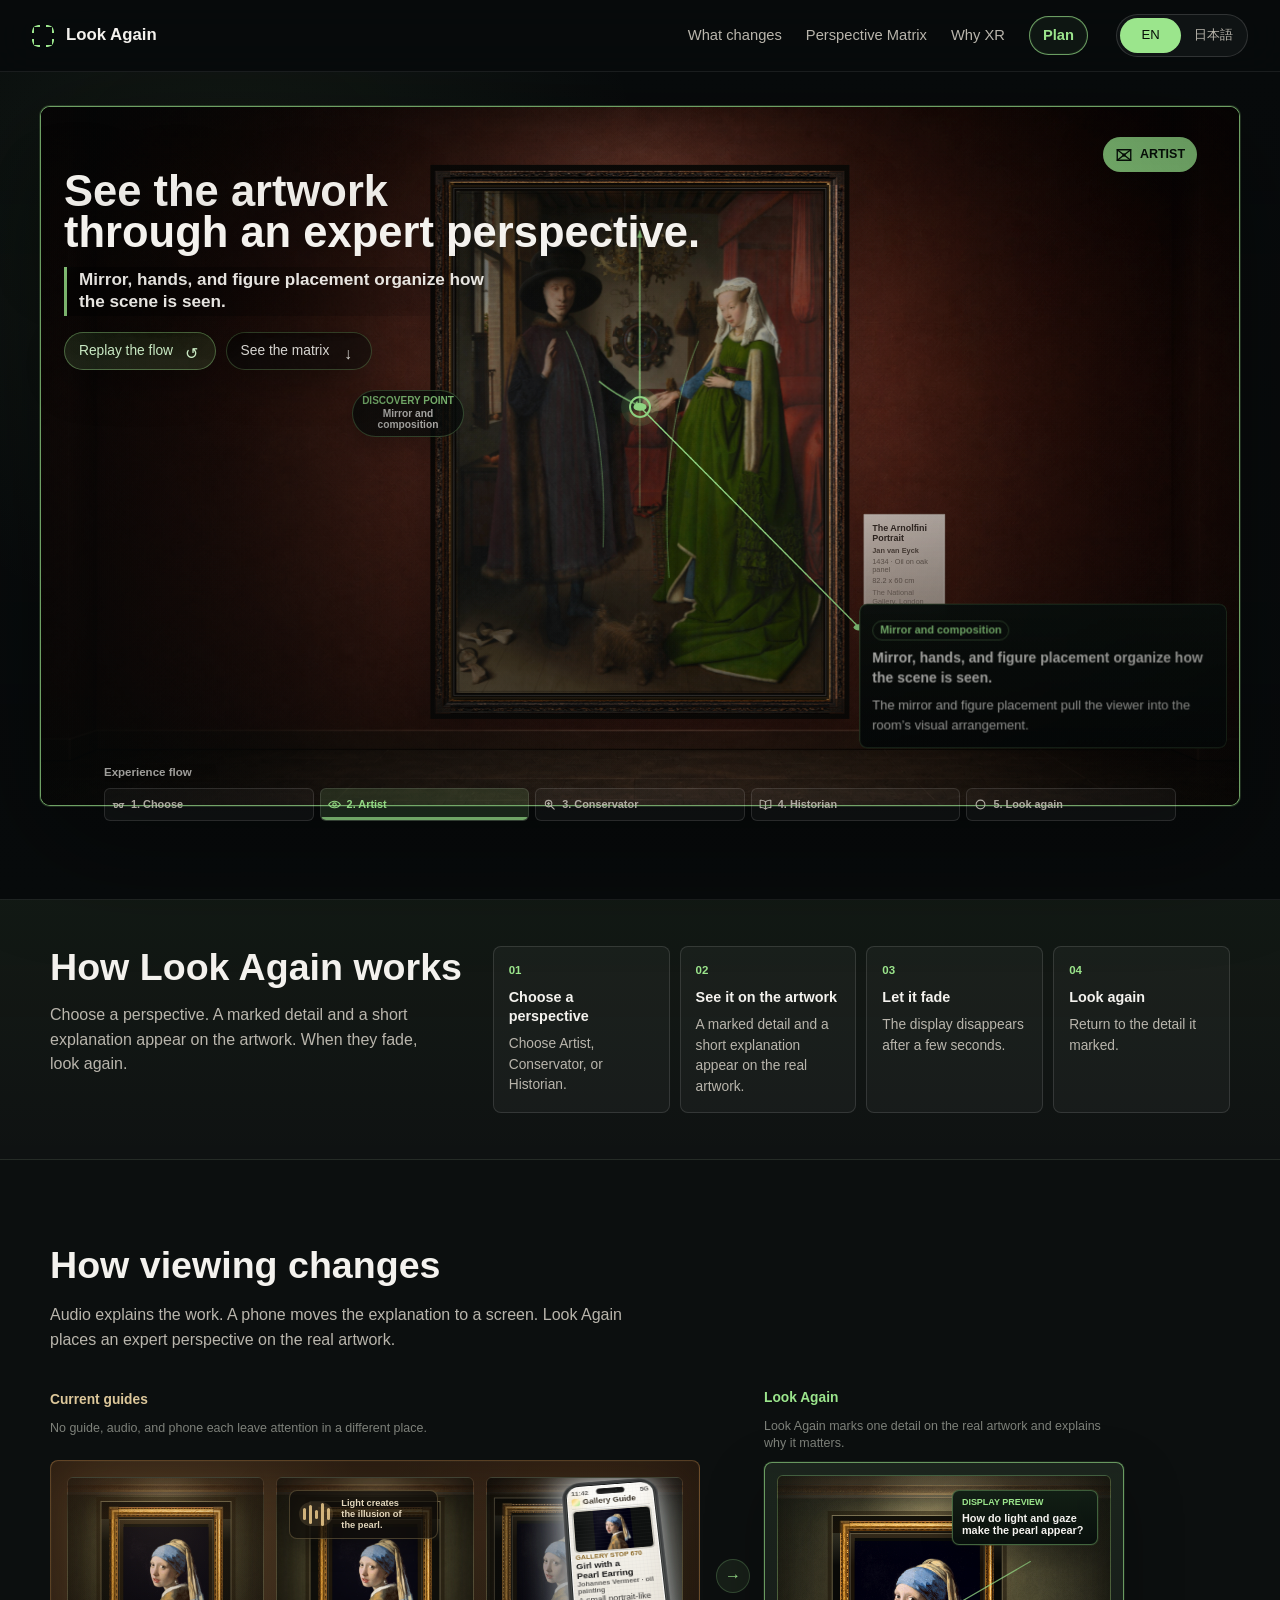
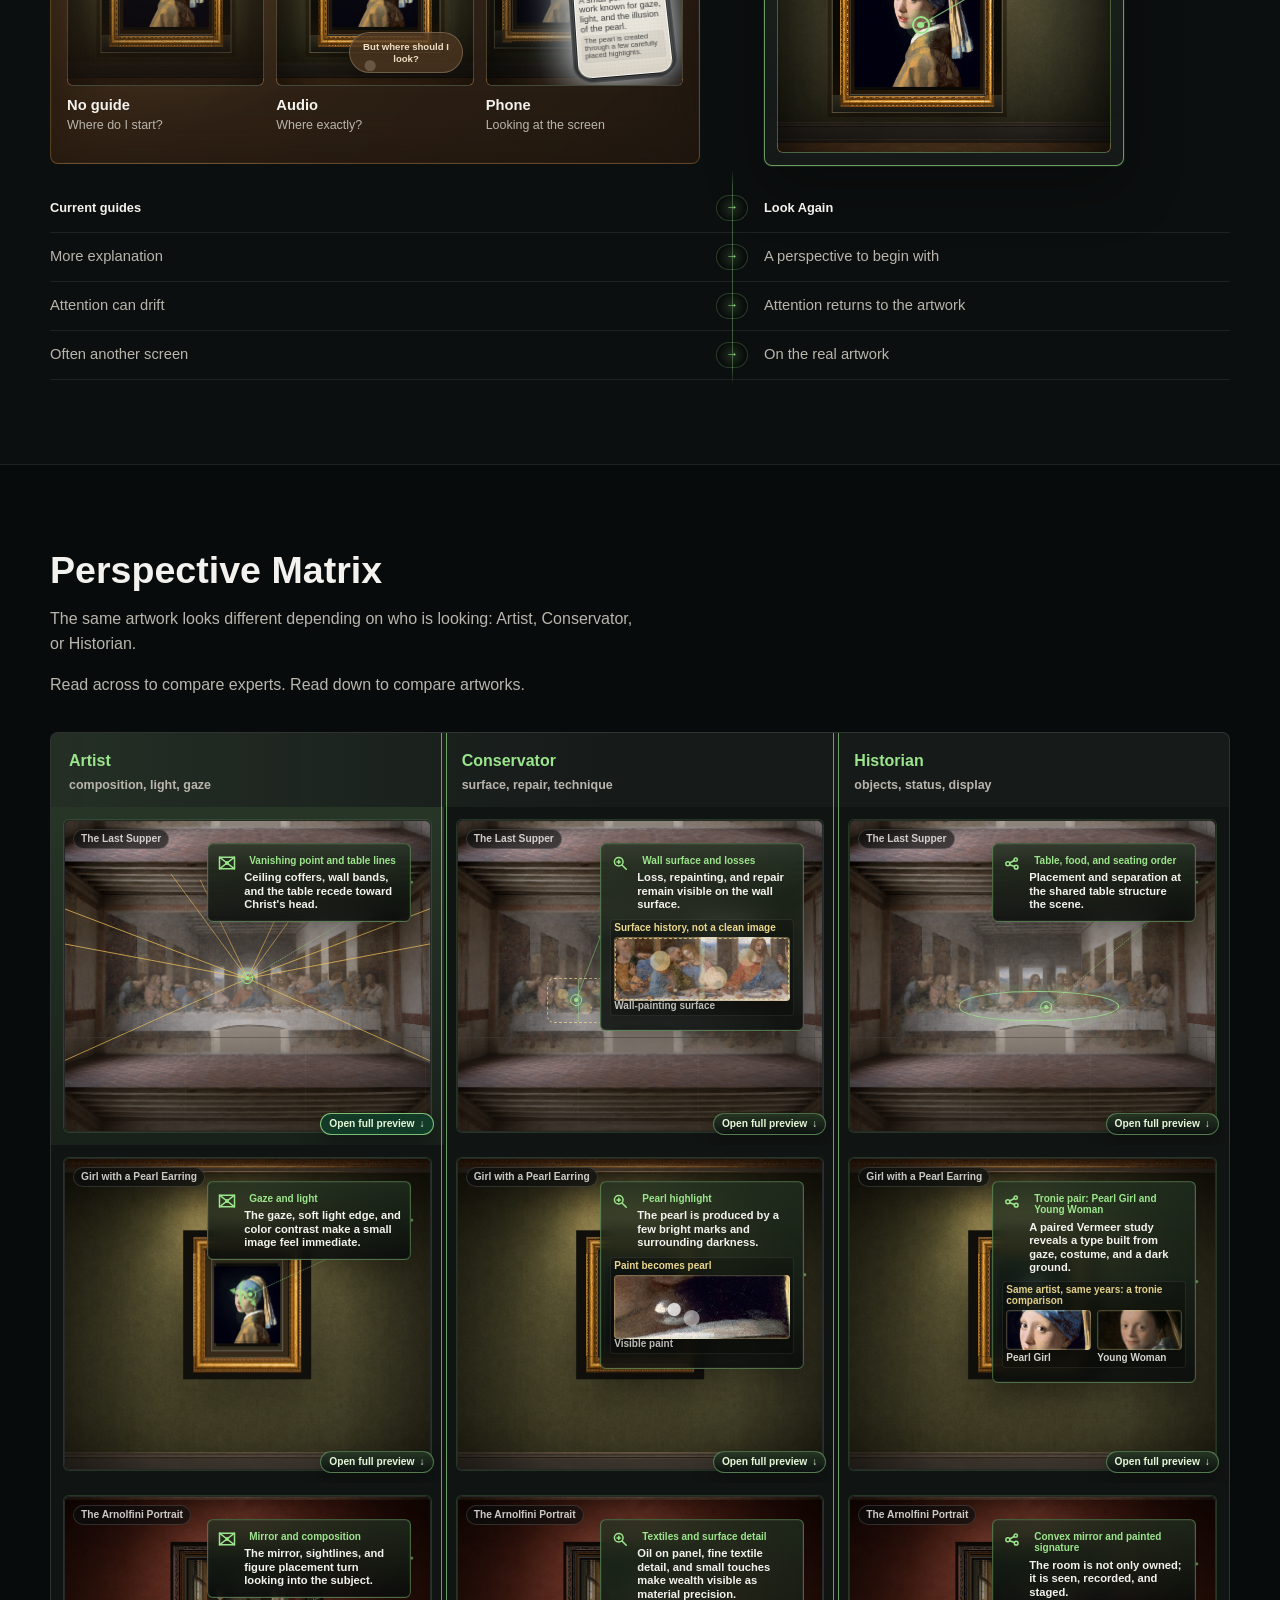
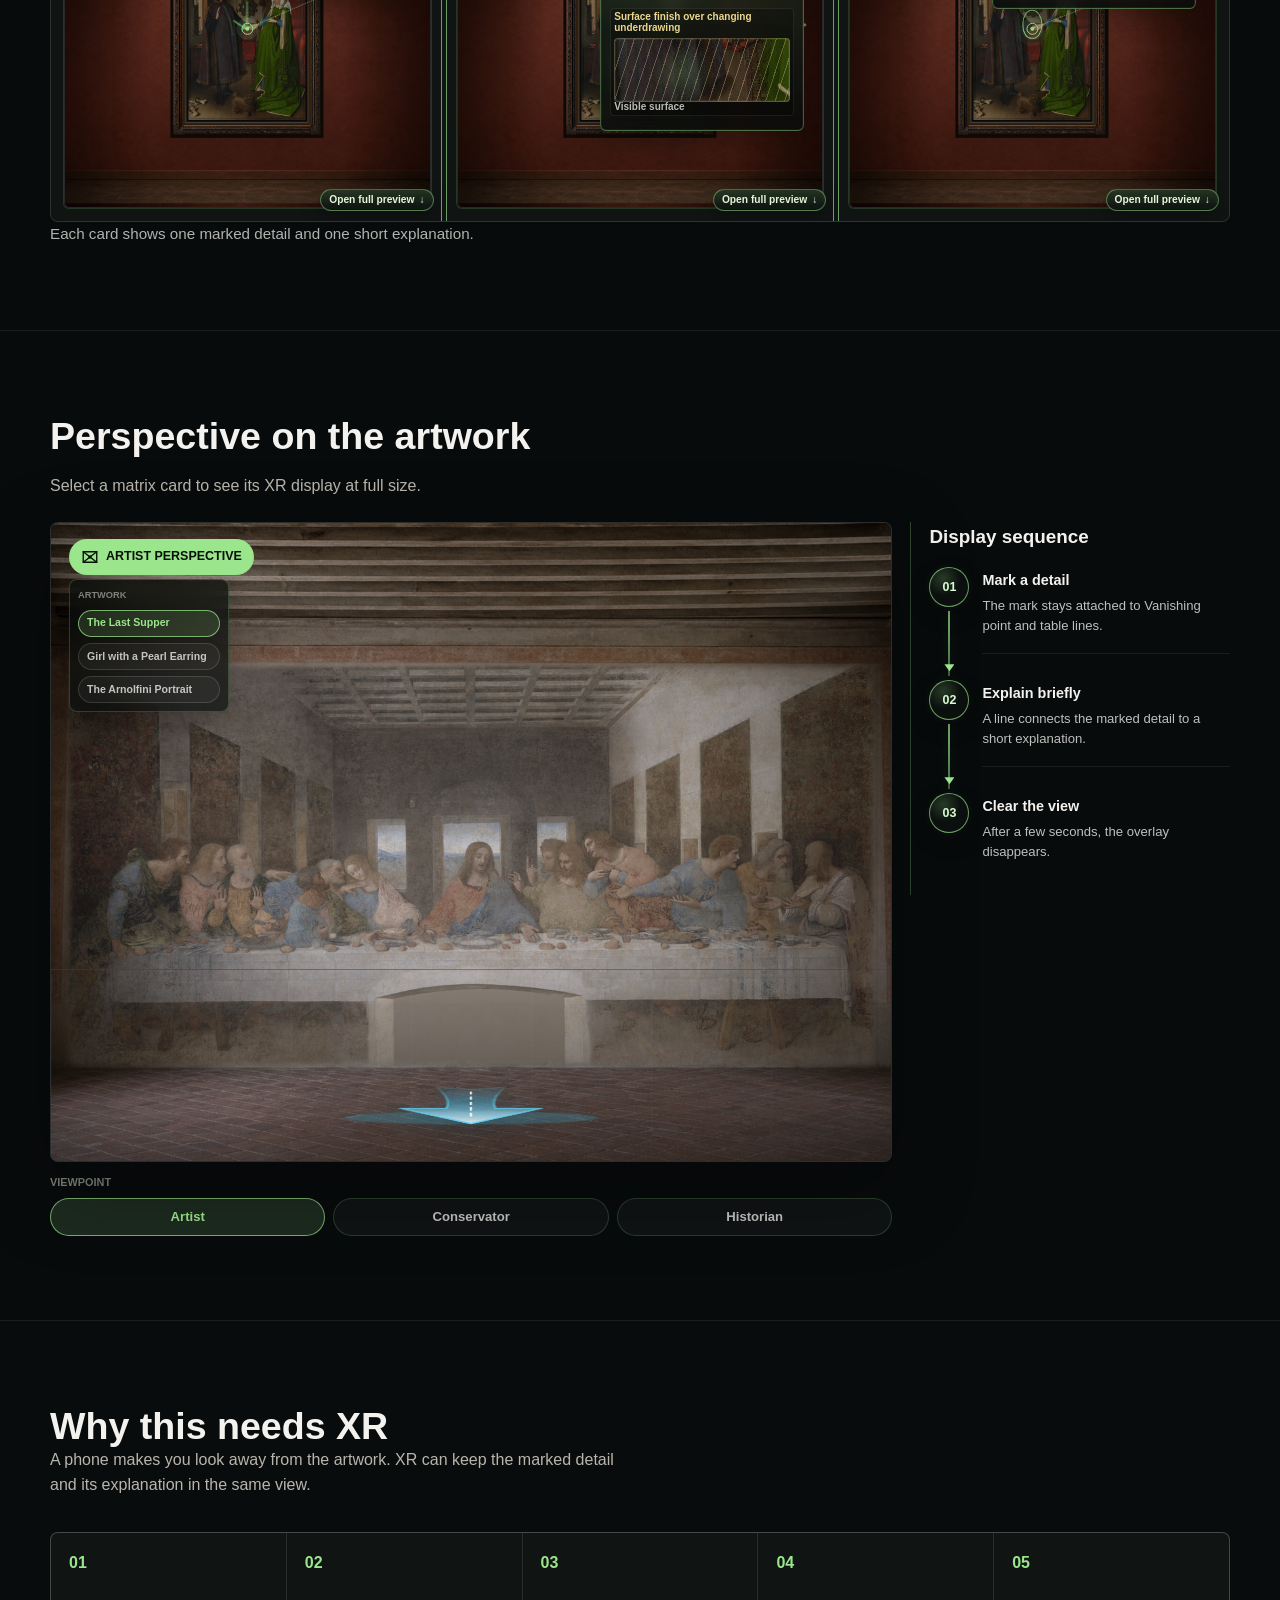
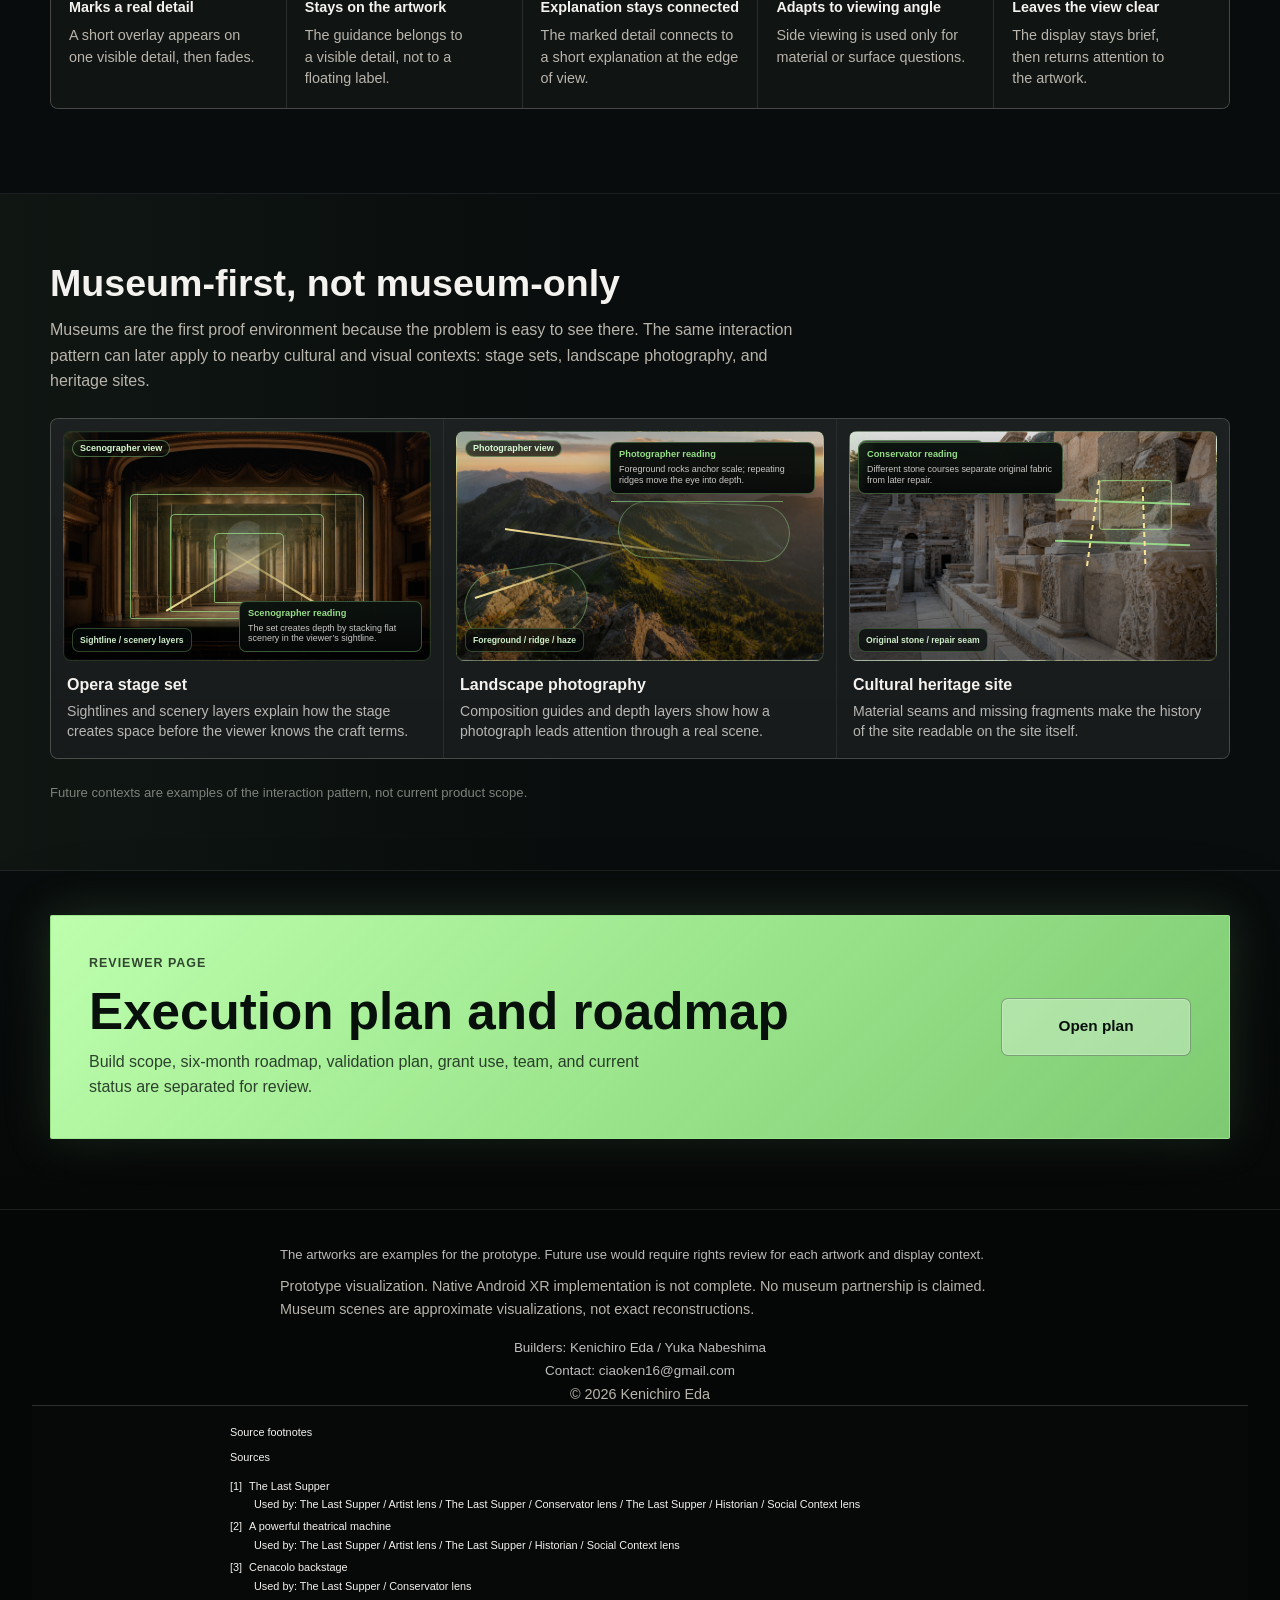
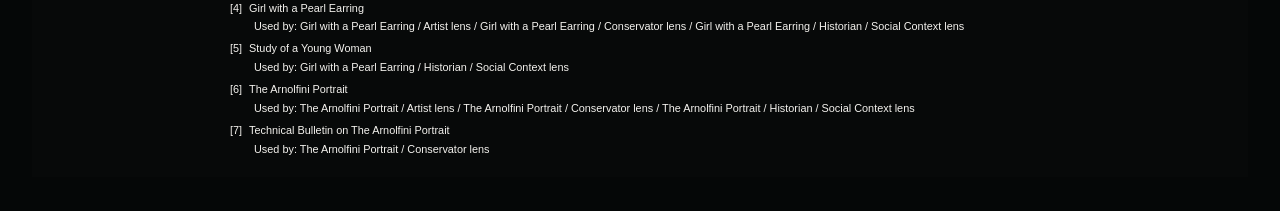
==== commit 30e0b645: "Restore September 1 noon prototype state" ====
--- a/site/index.html
+++ b/site/index.html
@@ -9,7 +9,7 @@
       content="Look&nbsp;Again is an Android&nbsp;XR prototype that overlays a short expert perspective on the real artwork, opens one question, and fades from view."
     >
     <link rel="icon" href="data:,">
-    <link rel="stylesheet" href="./styles.css?v=v23-production-type-2">
+    <link rel="stylesheet" href="./styles.css?v=v23-type-stability-1">
   </head>
   <body>
     <header class="site-header" aria-label="Global">
@@ -34,7 +34,7 @@
       <section class="hero" id="top" aria-labelledby="hero-title">
         <div class="hero-copy">
           <div>
-            <h1 id="hero-title" data-i18n-html="hero.title">
+            <h1 id="hero-title" class="phrase-controlled" data-i18n-html="hero.title">
               <span class="hero-title-focus">See the artwork<br>through an expert perspective.</span>
             </h1>
             <p class="hero-principle" data-i18n-html="hero.principle">
@@ -84,7 +84,7 @@
       <section class="section experience-flow-section" id="experience-flow" aria-labelledby="experience-flow-title">
         <div class="section-inner experience-flow">
           <div class="experience-flow-copy">
-            <h2 id="experience-flow-title" data-i18n="experienceFlow.title">How Look&nbsp;Again works</h2>
+            <h2 id="experience-flow-title" class="phrase-controlled" data-i18n-html="experienceFlow.title">How Look&nbsp;Again works</h2>
             <p data-i18n-html="experienceFlow.intro">
               Choose a perspective. A marked detail and a short explanation appear on the artwork. <span class="semantic-unit">When they fade,</span> look again.
             </p>
@@ -92,22 +92,22 @@
           <div class="experience-flow-steps" aria-label="Look&nbsp;Again experience flow">
             <article>
               <span class="experience-flow-index">01</span>
-              <h3 data-i18n="experienceFlow.steps.choose.title">Choose a perspective</h3>
+              <h3 class="phrase-controlled" data-i18n-html="experienceFlow.steps.choose.title">Choose a perspective</h3>
               <p data-i18n="experienceFlow.steps.choose.body">Choose an expert perspective: Artist, Conservator, or Historian.</p>
             </article>
             <article>
               <span class="experience-flow-index">02</span>
-              <h3 data-i18n="experienceFlow.steps.see.title">See it on the artwork</h3>
+              <h3 class="phrase-controlled" data-i18n-html="experienceFlow.steps.see.title">See it on the artwork</h3>
               <p data-i18n="experienceFlow.steps.see.body">A short question and focus area appear on the real artwork.</p>
             </article>
             <article>
               <span class="experience-flow-index">03</span>
-              <h3 data-i18n="experienceFlow.steps.fade.title">Let it fade</h3>
+              <h3 class="phrase-controlled" data-i18n-html="experienceFlow.steps.fade.title">Let it fade</h3>
               <p data-i18n="experienceFlow.steps.fade.body">The display stays brief and then fades from view.</p>
             </article>
             <article>
               <span class="experience-flow-index">04</span>
-              <h3 data-i18n="experienceFlow.steps.look.title">Look again</h3>
+              <h3 class="phrase-controlled" data-i18n-html="experienceFlow.steps.look.title">Look again</h3>
               <p data-i18n="experienceFlow.steps.look.body">Once you have the perspective, look at the artwork with your own eyes.</p>
             </article>
           </div>
@@ -118,7 +118,7 @@
         <div class="section-inner">
           <div class="section-heading-row difference-heading">
             <div>
-              <h2 id="difference-title" data-i18n="difference.title">How viewing changes</h2>
+              <h2 id="difference-title" class="phrase-controlled" data-i18n-html="difference.title">How viewing changes</h2>
               <p data-i18n-html="difference.subtitle">
                 Audio explains the work. A phone moves the explanation to a screen. Look&nbsp;Again places an expert perspective on the real artwork.
               </p>
@@ -259,7 +259,7 @@
         <div class="section-inner">
           <div class="section-heading-row">
             <div>
-              <h2 id="lenses-title" data-i18n="lenses.title">Expert Perspectives</h2>
+              <h2 id="lenses-title" class="phrase-controlled" data-i18n-html="lenses.title">Expert Perspectives</h2>
               <p data-i18n-html="lenses.body">
                 The same artwork opens differently depending on which perspective you use.
               </p>
@@ -279,7 +279,7 @@
         <div class="section-inner">
           <div class="section-heading-row">
             <div>
-              <h2 id="preview-title" data-i18n-html="preview.title">Perspective on<br class="preview-heading-break"> <span class="heading-continuation">the artwork</span></h2>
+              <h2 id="preview-title" class="phrase-controlled" data-i18n-html="preview.title">Perspective on<br class="preview-heading-break"> <span class="heading-continuation">the artwork</span></h2>
               <p data-i18n-html="preview.body">
                 Select a matrix card to see its <span class="semantic-unit">XR display</span> at <span class="semantic-unit">full size.</span>
               </p>
@@ -300,7 +300,7 @@
               <div class="preview-lens-controls" data-preview-lens-controls aria-label="Viewpoint controls"></div>
             </div>
             <div class="preview-details" data-preview-details aria-live="polite">
-              <h3 data-i18n="preview.mechanics.title">Display sequence</h3>
+              <h3 class="phrase-controlled" data-i18n-html="preview.mechanics.title">Display sequence</h3>
             </div>
           </div>
         </div>
@@ -308,42 +308,42 @@
 
       <section class="section mechanics-section" id="xr-only" aria-labelledby="xr-only-title">
         <div class="section-inner">
-          <h2 id="xr-only-title" data-i18n="xrOnly.title">Why this needs XR</h2>
+          <h2 id="xr-only-title" class="phrase-controlled" data-i18n-html="xrOnly.title">Why this needs XR</h2>
           <p class="xr-only-intro" data-i18n-html="xrOnly.intro">
             A phone makes you look away from the artwork. XR can keep the marked detail and its explanation in <span class="semantic-unit">the same view.</span>
           </p>
           <div class="mechanics-list">
             <article>
               <span>01</span>
-              <h3 data-i18n="xrOnly.items.pointing.title">A brief visual perspective</h3>
+              <h3 class="phrase-controlled" data-i18n-html="xrOnly.items.pointing.title">A brief visual perspective</h3>
               <p data-i18n="xrOnly.items.pointing.body">
                 A short overlay appears on one visible detail, then fades.
               </p>
             </article>
             <article>
               <span>02</span>
-              <h3 data-i18n="xrOnly.items.spatial.title">Attached to the artwork</h3>
+              <h3 class="phrase-controlled" data-i18n-html="xrOnly.items.spatial.title">Attached to the artwork</h3>
               <p data-i18n="xrOnly.items.spatial.body">
                 The guidance belongs to a visible detail, not to a floating label.
               </p>
             </article>
             <article>
               <span>03</span>
-              <h3 data-i18n="xrOnly.items.connector.title">Explanation stays connected</h3>
+              <h3 class="phrase-controlled" data-i18n-html="xrOnly.items.connector.title">Explanation stays connected</h3>
               <p data-i18n="xrOnly.items.connector.body">
                 The marked detail connects to a short explanation at the edge of view.
               </p>
             </article>
             <article>
               <span>04</span>
-              <h3 data-i18n="xrOnly.items.body.title">Adapts to viewing angle</h3>
+              <h3 class="phrase-controlled" data-i18n-html="xrOnly.items.body.title">Adapts to viewing angle</h3>
               <p data-i18n="xrOnly.items.body.body">
                 Side viewing is used only for material or surface questions.
               </p>
             </article>
             <article>
               <span>05</span>
-              <h3 data-i18n="xrOnly.items.disappear.title">It fades from view</h3>
+              <h3 class="phrase-controlled" data-i18n-html="xrOnly.items.disappear.title">It fades from view</h3>
               <p data-i18n="xrOnly.items.disappear.body">
                 The display stays brief, then returns attention to the artwork.
               </p>
@@ -355,9 +355,9 @@
       <section class="section future-contexts-section" id="future-contexts" aria-labelledby="future-contexts-title">
         <div class="section-inner future-contexts-inner">
           <div class="future-contexts-copy">
-            <h2 id="future-contexts-title" data-i18n-html="futureContexts.title">Museum-first,<br class="future-title-mobile-break"> <span class="heading-continuation">not museum-only</span></h2>
+            <h2 id="future-contexts-title" class="phrase-controlled" data-i18n-html="futureContexts.title">Museum-first,<br class="future-title-mobile-break"> <span class="heading-continuation">not museum-only</span></h2>
             <p data-i18n-html="futureContexts.intro">
-              Museums are the first proof environment because the problem is easy to see there. The same interaction pattern can later apply to nearby cultural and visual contexts: <span class="semantic-unit">stage sets,</span> <span class="semantic-unit">landscape photography,</span> and <span class="semantic-unit">heritage sites.</span>
+              Museums are the first proof environment because the problem is easy to see there. The same interaction pattern can later apply to nearby cultural and visual contexts: <span class="semantic-unit">stage sets,</span> <span class="semantic-unit">landscape</span> <span class="semantic-unit">photography,</span> and <span class="semantic-unit">heritage sites.</span>
             </p>
           </div>
           <div class="future-context-summary-grid" aria-label="Future context examples">
@@ -376,7 +376,7 @@
                 </span>
               </div>
               <div class="future-context-card-copy">
-                <h3 data-i18n="futureContexts.cards.opera.title">Opera stage set</h3>
+                <h3 class="phrase-controlled" data-i18n-html="futureContexts.cards.opera.title">Opera stage set</h3>
                 <p data-i18n="futureContexts.cards.opera.body">Sightlines and scenery layers explain how the stage creates space before the viewer knows the craft terms.</p>
               </div>
             </article>
@@ -395,7 +395,7 @@
                 </span>
               </div>
               <div class="future-context-card-copy">
-                <h3 data-i18n="futureContexts.cards.landscape.title">Landscape photography</h3>
+                <h3 class="phrase-controlled" data-i18n-html="futureContexts.cards.landscape.title">Landscape photography</h3>
                 <p data-i18n="futureContexts.cards.landscape.body">Composition guides and depth layers show how a photograph leads attention through a real scene.</p>
               </div>
             </article>
@@ -414,7 +414,7 @@
                 </span>
               </div>
               <div class="future-context-card-copy">
-                <h3 data-i18n="futureContexts.cards.heritage.title">Cultural heritage site</h3>
+                <h3 class="phrase-controlled" data-i18n-html="futureContexts.cards.heritage.title">Cultural heritage site</h3>
                 <p data-i18n="futureContexts.cards.heritage.body">Material seams and missing fragments make the history of the site readable on the site itself.</p>
               </div>
             </article>
@@ -430,7 +430,7 @@
           <a class="execution-plan-cta" href="./plan.html?lang=en" data-plan-link>
             <span class="execution-plan-cta-copy">
               <span class="execution-plan-cta-kicker" data-i18n="executionPlanCta.kicker">Reviewer page</span>
-              <span id="execution-plan-title" class="execution-plan-cta-title" data-i18n-html="executionPlanCta.title">Execution plan<span class="cta-conjunction"> and </span><span class="cta-roadmap-inline">roadmap</span><br class="cta-heading-break"><span class="cta-roadmap-break">Roadmap</span></span>
+              <span id="execution-plan-title" class="execution-plan-cta-title phrase-controlled" data-i18n-html="executionPlanCta.title">Execution plan<span class="cta-conjunction"> and </span><span class="cta-roadmap-inline">roadmap</span><br class="cta-heading-break"><span class="cta-roadmap-break">Roadmap</span></span>
               <span class="execution-plan-cta-body" data-i18n="executionPlanCta.body">Build scope, six-month roadmap, validation plan, grant use, team, and current status are separated for review.</span>
             </span>
             <span class="execution-plan-cta-action" data-i18n="executionPlanCta.action">Open plan</span>
@@ -455,8 +455,8 @@
       <section class="source-footnotes" data-source-footnotes aria-label="Source footnotes"></section>
     </footer>
 
-    <script src="./i18n.js?v=v23-production-type-1"></script>
+    <script src="./i18n.js?v=v23-type-stability-1"></script>
     <script src="./lens-cue-specs-v23.js?v=v23-typography-audit-5"></script>
-    <script src="./experience.js?v=v23-yesterday-effects-1"></script>
+    <script src="./experience.js?v=v23-type-stability-1"></script>
   </body>
 </html>
--- a/site/styles.css
+++ b/site/styles.css
@@ -19,6 +19,17 @@
   --shadow: 0 26px 80px rgba(0, 0, 0, 0.34);
   --max: 1180px;
   --sticky-offset: 84px;
+  --font-sans-en: Helvetica, Arial, sans-serif;
+  --font-sans-ja: "Hiragino Kaku Gothic ProN", "Hiragino Sans", "Yu Gothic", Meiryo, sans-serif;
+  --type-body-size: 1rem;
+  --type-body-leading: 1.55;
+  --type-card-title-size: 0.875rem;
+  --type-card-title-leading: 1.43;
+  --type-card-body-size: 0.8125rem;
+  --type-card-body-leading: 1.54;
+  --type-ui-label-size: 0.6875rem;
+  --measure-body-en: 66ch;
+  --measure-body-ja: 38em;
 }
 
 * {
@@ -37,8 +48,9 @@
   min-width: 320px;
   background: var(--bg);
   color: var(--ink);
-  font-family: Helvetica, Arial, sans-serif;
-  line-height: 1.5;
+  font-family: var(--font-sans-en);
+  font-size: var(--type-body-size);
+  line-height: var(--type-body-leading);
   overflow-wrap: normal;
   text-rendering: optimizeLegibility;
   word-break: normal;
@@ -50,23 +62,14 @@
 p,
 li,
 small,
-figcaption,
-.edge-panel,
-.anchor-label,
-.execution-plan-cta-body {
+figcaption {
   text-wrap: pretty;
 }
 
 html[lang="ja"] body {
-  font-family: "Hiragino Kaku Gothic ProN", "Hiragino Sans", "Yu Gothic", Meiryo, sans-serif;
+  font-family: var(--font-sans-ja);
   line-break: strict;
   word-break: normal;
-}
-
-@supports (word-break: auto-phrase) {
-  html[lang="ja"] body {
-    word-break: auto-phrase;
-  }
 }
 
 button,
@@ -97,7 +100,38 @@
 }
 
 .semantic-unit {
+  white-space: nowrap;
+}
+
+html[lang="ja"] .semantic-unit {
+  display: inline;
+  max-inline-size: none;
+  line-break: strict;
+  word-break: normal;
+  white-space: nowrap;
+}
+
+p .semantic-unit,
+li .semantic-unit {
   white-space: normal;
+}
+
+html[lang="ja"] p .semantic-unit,
+html[lang="ja"] li .semantic-unit {
+  white-space: normal;
+}
+
+.phrase-controlled {
+  max-inline-size: 100%;
+  overflow-wrap: normal;
+  white-space: normal;
+  word-break: normal;
+  text-wrap: wrap;
+}
+
+html[lang="ja"] .phrase-controlled {
+  line-break: strict;
+  word-break: keep-all;
 }
 
 :where(
@@ -1018,22 +1052,6 @@
   .explorer-stage .comparative-evidence
 ) {
   line-break: strict;
-}
-
-@supports (word-break: auto-phrase) {
-  html[lang="ja"] .preview-section :is(
-    .section-heading-row p,
-    .preview-details,
-    .preview-sequence-copy,
-    .preview-reference-note,
-    .explorer-stage .edge-panel,
-    .explorer-stage .panel-target,
-    .explorer-stage .micro-evidence,
-    .explorer-stage .material-evidence,
-    .explorer-stage .comparative-evidence
-  ) {
-    word-break: auto-phrase;
-  }
 }
 
 .preview-lens-controls {
@@ -2042,7 +2060,7 @@
   font-weight: 760;
   line-height: 1.08;
   text-align: center;
-  text-wrap: balance;
+  text-wrap: wrap;
   translate: var(--anchor-label-safe-x, 0px) var(--anchor-label-safe-y, 0px);
   transform: translateX(-50%);
   backdrop-filter: blur(8px);
@@ -2064,7 +2082,7 @@
 .pointer-from-lower-right-toward-head-turban-area + .anchor-target .anchor-label {
   top: calc(100% + 30px);
   bottom: auto;
-  left: calc(50% + 100px);
+  left: calc(50% - 76px);
   transform: translateX(-50%);
 }
 
@@ -2078,26 +2096,26 @@
 .pointer-from-lower-right-toward-center + .anchor-target .anchor-label {
   top: calc(100% + 34px);
   bottom: auto;
-  left: calc(50% + 124px);
+  left: calc(50% - 72px);
   transform: translateX(-50%);
 }
 
 .pointer-from-right-toward-pearl + .anchor-target .anchor-label {
   top: calc(100% + 18px);
   bottom: auto;
-  left: calc(50% + 20px);
+  left: calc(50% - 64px);
   transform: translateX(-50%);
 }
 
 .pointer-from-right-toward-central-mirror + .anchor-target .anchor-label {
   top: calc(100% + 18px);
   bottom: auto;
-  left: calc(50% + 132px);
+  left: calc(50% - 72px);
   transform: translateX(-50%);
 }
 
 .pointer-from-right-toward-lower-textile-area + .anchor-target .anchor-label {
-  top: 50%;
+  top: calc(50% - 48px);
   bottom: auto;
   left: calc(50% - 124px);
   transform: translate(-50%, -50%);
@@ -2106,20 +2124,20 @@
 .pointer-from-right-toward-left-center-wall-area + .anchor-target .anchor-label {
   top: calc(100% + 20px);
   bottom: auto;
-  left: calc(50% + 116px);
+  left: calc(50% - 72px);
   transform: translateX(-50%);
 }
 
 .pointer-from-upper-right-toward-table-center + .anchor-target .anchor-label {
-  top: calc(100% + 18px);
-  bottom: auto;
-  left: calc(50% - 96px);
+  top: auto;
+  bottom: calc(100% + 18px);
+  left: calc(50% - 72px);
   transform: translateX(-50%);
 }
 
 .pointer-from-right-toward-object-cluster + .anchor-target .anchor-label {
   bottom: calc(100% + 42px);
-  left: calc(50% + 40px);
+  left: calc(50% - 72px);
   transform: translateX(-50%);
 }
 
@@ -4304,6 +4322,21 @@
 .substate-step span {
   min-width: 0;
   line-height: 1.15;
+}
+
+.hero-sequence-copy {
+  min-width: 0;
+  text-align: center;
+  white-space: normal;
+}
+
+.hero-sequence-index {
+  white-space: nowrap;
+}
+
+.hero-sequence-label {
+  white-space: normal;
+  word-break: keep-all;
 }
 
 .section {
@@ -5303,64 +5336,6 @@
   display: none;
 }
 
-#experience-flow-title,
-#difference-title,
-#lenses-title,
-#preview-title,
-#xr-only-title,
-#plan-page-title,
-#plan-readiness-title,
-#hardware-validation-title,
-#implementation-validation-title,
-#plan-roadmap-title,
-#plan-grant-title,
-#plan-builder-title,
-#plan-beyond-title,
-#plan-status-title,
-#plan-contact-title,
-.experience-flow-steps h3,
-.mechanics-list h3,
-.future-context-card-copy h3,
-.plan-card-grid h3,
-.roadmap-list h3,
-.future-contexts h3,
-.execution-plan-cta-title {
-  max-inline-size: 100%;
-  overflow-wrap: normal;
-  white-space: normal;
-  word-break: normal;
-  text-wrap: balance;
-}
-
-@supports (word-break: auto-phrase) {
-  html[lang="ja"] :is(
-    #experience-flow-title,
-    #difference-title,
-    #lenses-title,
-    #preview-title,
-    #xr-only-title,
-    #plan-page-title,
-    #plan-readiness-title,
-    #hardware-validation-title,
-    #implementation-validation-title,
-    #plan-roadmap-title,
-    #plan-grant-title,
-    #plan-builder-title,
-    #plan-beyond-title,
-    #plan-status-title,
-    #plan-contact-title,
-    .experience-flow-steps h3,
-    .mechanics-list h3,
-    .future-context-card-copy h3,
-    .plan-card-grid h3,
-    .roadmap-list h3,
-    .future-contexts h3,
-    .execution-plan-cta-title
-  ) {
-    word-break: auto-phrase;
-  }
-}
-
 .execution-plan-section {
   padding-top: 44px;
   padding-bottom: 70px;
@@ -6440,7 +6415,8 @@
 }
 
 .lens-section .section-inner {
-  overflow-x: clip;
+  overflow-x: hidden;
+  contain: inline-size;
 }
 
 .lens-matrix {
@@ -6451,6 +6427,7 @@
   width: 100%;
   max-width: 100%;
   overflow: hidden;
+  contain: inline-size layout paint;
   border: 1px solid var(--line);
   border-radius: 8px;
   background: #101413;
@@ -8779,7 +8756,7 @@
   .hero-stage .spec-edge-panel.hero-question-panel,
   .hero-stage[data-artwork="lastSupper"] .spec-edge-panel.hero-question-panel,
   .hero-stage[data-state="restorer"] .spec-edge-panel.hero-question-panel {
-    bottom: clamp(64px, 8vh, 78px);
+    bottom: clamp(98px, 12vh, 112px);
   }
 
   .hero-stage .spec-edge-panel.hero-question-panel,
@@ -8921,8 +8898,8 @@
   }
 
   .matrix-cell {
-    grid-template-rows: minmax(300px, 1fr);
-    min-height: 326px;
+    grid-template-rows: minmax(max(300px, 18.75rem), 1fr);
+    min-height: max(326px, 20.375rem);
     padding: 10px;
   }
 
@@ -8936,7 +8913,7 @@
 
   .matrix-cue-preview,
   .matrix-mini-stage {
-    min-height: 300px;
+    min-height: max(300px, 18.75rem);
   }
 
   .matrix-mini-stage[data-artwork="girl"] .artwork-rig.small-framed {
@@ -8963,8 +8940,8 @@
     grid-template-columns: 18px minmax(0, 1fr);
     right: 5%;
     top: 14%;
-    width: 56%;
-    max-width: none;
+    width: max(56%, 7rem);
+    max-width: calc(100% - 24px);
     max-height: calc(100% - 54px);
     padding: 8px;
     border-radius: 6px;
@@ -9349,158 +9326,93 @@
   }
 }
 
-/* Production panel sizing: copy-led widths with a stable, stage-safe measure. */
+/* Typography layer: deterministic phrase boundaries and stable editorial measure. */
+:is(
+  .section-heading-row p,
+  .experience-flow-copy p,
+  .xr-only-intro,
+  .large-copy,
+  .plan-page-intro,
+  .plan-simple-section p,
+  .execution-plan-cta-body
+) {
+  max-inline-size: var(--measure-body-en);
+  font-size: var(--type-body-size);
+  line-height: var(--type-body-leading);
+}
+
+html[lang="ja"] :is(
+  .section-heading-row p,
+  .experience-flow-copy p,
+  .xr-only-intro,
+  .large-copy,
+  .plan-page-intro,
+  .plan-simple-section p,
+  .execution-plan-cta-body
+) {
+  max-inline-size: var(--measure-body-ja);
+  line-break: strict;
+  word-break: normal;
+}
+
+.anchor-label,
+.hero-stage .spec-edge-panel,
+.explorer-stage .spec-edge-panel {
+  text-wrap: wrap;
+}
+
+.source-footnotes a,
+.footer-contact,
+.footer-contact a,
+.footer-plan-link a,
+.plan-contact-section a {
+  overflow-wrap: anywhere;
+}
+
+/* Stage-card layer: dimensions resolve against the rendered stage, not the viewport. */
+.stage-scene {
+  container-name: xr-stage-scene;
+  container-type: inline-size;
+}
+
+.hero-stage[data-artwork] .spec-edge-panel.hero-question-panel,
+.explorer-stage[data-artwork] .spec-edge-panel {
+  min-inline-size: 0;
+  width: auto;
+  max-inline-size: calc(100% - 24px);
+  max-inline-size: calc(100cqi - 24px);
+  font-kerning: normal;
+  letter-spacing: 0;
+}
+
 @media (min-width: 761px) {
-  .explorer-stage .edge-panel {
-    inline-size: fit-content;
-    min-inline-size: min(12.5rem, 31%);
-    max-inline-size: min(46%, 26.25rem);
-  }
-
-  .explorer-stage .spec-material-panel,
-  .explorer-stage .spec-comparative-panel {
-    min-inline-size: min(14rem, 35%);
-    max-inline-size: min(48%, 27.5rem);
-  }
-
-  /* Keep the Last Supper's social-reading statement as one meaningful phrase. */
+  .hero-stage[data-artwork] .spec-edge-panel.hero-question-panel,
+  .hero-stage[data-artwork="lastSupper"] .spec-edge-panel.hero-question-panel {
+    width: clamp(18rem, 34%, 23rem);
+    inline-size: clamp(18rem, 34%, 23rem);
+    inline-size: clamp(18rem, 34cqi, 23rem);
+  }
+
+  .explorer-stage[data-artwork] .spec-edge-panel {
+    width: clamp(18.5rem, 37%, 23.5rem);
+    inline-size: clamp(18.5rem, 37%, 23.5rem);
+    inline-size: clamp(18.5rem, 37cqi, 23.5rem);
+  }
+
+  .explorer-stage[data-artwork] .spec-material-panel,
+  .explorer-stage[data-artwork] .spec-comparative-panel {
+    width: clamp(21rem, 43%, 27rem);
+    inline-size: clamp(21rem, 43%, 27rem);
+    inline-size: clamp(21rem, 43cqi, 27rem);
+  }
+
   .explorer-stage[data-artwork="lastSupper"][data-state="social"] .spec-panel-lastSupper-social {
-    min-inline-size: min(42%, 21.875rem);
-  }
-
-  html[lang="ja"] .explorer-stage[data-artwork="lastSupper"][data-state="social"] .spec-panel-lastSupper-social h3 {
-    word-break: keep-all;
-  }
-}
-
-/* Hero panels use the same copy-led measure without changing the stage geometry. */
-@media (min-width: 761px) {
-  .hero-stage .spec-edge-panel.hero-question-panel,
-  .hero-stage[data-artwork="lastSupper"] .spec-edge-panel.hero-question-panel {
-    inline-size: fit-content;
-    min-inline-size: min(13.75rem, 28%);
-    max-inline-size: min(44%, 23.75rem);
-  }
-
-  .hero-stage[data-artwork="lastSupper"] .spec-edge-panel.hero-question-panel {
-    max-inline-size: min(42%, 22.5rem);
-  }
-}
-
-/* XR cards are short explanations, not display labels: preserve an even reading rhythm. */
-.hero-stage .spec-edge-panel.hero-question-panel h3,
-.explorer-stage .spec-edge-panel h3 {
-  text-wrap: pretty;
-}
-
-.hero-stage .spec-edge-panel.hero-question-panel .micro-evidence,
-.explorer-stage .spec-edge-panel .micro-evidence {
-  text-wrap: pretty;
-}
-
-/* Keep long links legible without allowing normal editorial copy to split mid-word. */
-.source-footnotes a,
-.footer-contact a,
-.footer-plan-link a {
-  overflow-wrap: anywhere;
-}
-
-@media (max-width: 760px) {
-  :root {
-    --sticky-offset: 72px;
-  }
-}
-
-@media (max-width: 340px) {
-  .preview-heading-break {
-    display: block;
-  }
-
-  .hero-sequence-step {
-    font-size: 0.53rem;
-  }
-
-  .cta-heading-break {
-    display: block;
-  }
-
-  .cta-conjunction,
-  .cta-roadmap-inline {
-    display: none;
-  }
-
-  .cta-roadmap-break {
-    display: inline;
-  }
-
-  .execution-plan-cta-title {
-    line-height: 1.15;
-  }
-
-  .site-header {
-    gap: 6px;
-  }
-
-  .brand {
-    gap: 6px;
-    font-size: 0.82rem;
-  }
-
-  .brand-mark {
-    width: 20px;
-    height: 20px;
-  }
-
-  .header-plan-link {
-    padding: 5px 6px;
-    font-size: 0.62rem;
-  }
-
-  .lang-switch {
-    gap: 3px;
-    padding: 3px;
-  }
-
-  .lang-switch button {
-    min-width: 36px;
-    padding: 5px 4px;
-    font-size: 0.66rem;
-  }
-
-  .hero-substate-rail {
-    grid-template-columns: 0.88fr 0.88fr 1.2fr 1fr 1.04fr;
-  }
-
-  .hero-title-focus,
-  html[lang="ja"] .hero-title-focus {
-    font-size: 1.14rem;
-  }
-
-  html[lang="ja"] .hero-title-focus {
-    font-size: 1.42rem;
-  }
-
-  .plan-page h1,
-  html[lang="ja"] .plan-page h1 {
-    font-size: 2.1rem;
-  }
-
-  .plan-page h2 {
-    font-size: 1.45rem;
-  }
-
-  .explorer-stage .material-model {
-    grid-template-columns: 1fr;
-  }
-
-  .explorer-stage .material-model-stage,
-  .explorer-stage .material-model-girl-restorer .material-model-stage,
-  .explorer-stage .material-model-lastSupper-restorer .material-model-stage {
-    min-height: 96px;
-  }
-}
-
-/* Keep the large Preview panels legible and visually contained at every size. */
+    width: clamp(20rem, 40%, 24rem);
+    inline-size: clamp(20rem, 40%, 24rem);
+    inline-size: clamp(20rem, 40cqi, 24rem);
+  }
+}
+
 .explorer-stage .edge-panel {
   display: flex;
   flex-direction: column;
@@ -9509,9 +9421,6 @@
   padding: 14px;
   overflow-x: hidden;
   overscroll-behavior: contain;
-  scrollbar-gutter: stable;
-  font-kerning: normal;
-  letter-spacing: 0;
 }
 
 .explorer-stage .edge-panel > *,
@@ -9525,38 +9434,29 @@
   min-width: 0;
 }
 
+.hero-stage .spec-edge-panel h3,
+.explorer-stage .spec-edge-panel h3 {
+  margin: 0;
+  font-size: var(--type-card-title-size);
+  line-height: var(--type-card-title-leading);
+  letter-spacing: 0;
+}
+
+.hero-stage .spec-edge-panel .micro-evidence,
+.explorer-stage .spec-edge-panel .micro-evidence {
+  margin: 8px 0 0;
+  font-size: var(--type-card-body-size);
+  line-height: var(--type-card-body-leading);
+  letter-spacing: 0;
+}
+
 .explorer-stage .panel-target {
   width: fit-content;
   max-width: 100%;
   margin: 0 0 8px;
   padding: 4px 8px;
-  font-size: 0.66rem;
-  line-height: 1.35;
-  letter-spacing: 0;
-}
-
-.explorer-stage .spec-edge-panel h3 {
-  margin: 0;
-  font-size: 0.86rem;
-  line-height: 1.44;
-  letter-spacing: 0;
-}
-
-.explorer-stage .spec-edge-panel .micro-evidence {
-  margin: 8px 0 0;
-  font-size: 0.74rem;
-  line-height: 1.52;
-  letter-spacing: 0;
-}
-
-html[lang="ja"] .explorer-stage .spec-edge-panel h3 {
-  font-size: 0.86rem;
-  line-height: 1.55;
-  letter-spacing: 0;
-}
-
-html[lang="ja"] .explorer-stage .spec-edge-panel .micro-evidence {
-  line-height: 1.62;
+  font-size: var(--type-ui-label-size);
+  line-height: 1.36;
   letter-spacing: 0;
 }
 
@@ -9568,8 +9468,8 @@
 
 .explorer-stage .material-evidence-title,
 .explorer-stage .comparative-evidence-title {
-  font-size: 0.65rem;
-  line-height: 1.4;
+  font-size: 0.6875rem;
+  line-height: 1.36;
   letter-spacing: 0;
 }
 
@@ -9585,20 +9485,15 @@
 .explorer-stage .material-model-copy strong,
 .explorer-stage .material-card figcaption strong,
 .explorer-stage .comparative-card figcaption strong {
-  font-size: 0.68rem;
-  line-height: 1.38;
+  font-size: 0.6875rem;
+  line-height: 1.4;
   letter-spacing: 0;
-}
-
-.explorer-stage .material-evidence.is-compact .material-model-copy strong {
-  font-size: 0.66rem;
-  line-height: 1.4;
 }
 
 .explorer-stage .material-model-copy span,
 .explorer-stage .material-card figcaption span,
 .explorer-stage .comparative-card figcaption span {
-  font-size: 0.63rem;
+  font-size: 0.65625rem;
   line-height: 1.48;
   letter-spacing: 0;
 }
@@ -9609,14 +9504,40 @@
 }
 
 .explorer-stage .material-model-label {
-  font-size: 0.64rem;
-  line-height: 1.35;
+  font-size: 0.65625rem;
+  line-height: 1.36;
   letter-spacing: 0;
 }
 
+@media (min-width: 1081px) {
+  .explorer-stage[data-artwork] .edge-panel {
+    max-block-size: calc(100% - 120px);
+    overflow-x: clip;
+    overflow-y: auto;
+    scrollbar-gutter: auto;
+    scrollbar-width: thin;
+    scrollbar-color: rgba(155, 229, 140, 0.56) transparent;
+  }
+
+  .explorer-stage[data-artwork] .edge-panel::-webkit-scrollbar {
+    width: 4px;
+  }
+
+  .explorer-stage[data-artwork] .edge-panel::-webkit-scrollbar-track {
+    background: transparent;
+  }
+
+  .explorer-stage[data-artwork] .edge-panel::-webkit-scrollbar-thumb {
+    border-radius: 999px;
+    background: rgba(155, 229, 140, 0.56);
+  }
+}
+
+/* Mobile-card layer: reserve the lower lane and expose one internal scrollbar only when needed. */
 @media (max-width: 1080px) {
   .explorer-stage .edge-panel {
     overflow-y: auto;
+    scrollbar-gutter: stable;
     scrollbar-width: thin;
     scrollbar-color: rgba(155, 229, 140, 0.56) transparent;
   }
@@ -9651,36 +9572,44 @@
   .explorer-stage .comparative-card-image {
     min-height: 70px;
   }
-
-  .explorer-stage[data-artwork="girl"][data-state="restorer"] .spec-edge-panel {
-    max-height: min(68%, 420px);
-  }
 }
 
 @media (max-width: 760px) {
+  :root {
+    --sticky-offset: 72px;
+  }
+
+  .hero-stage .spec-edge-panel.hero-question-panel,
+  .hero-stage[data-artwork="lastSupper"] .spec-edge-panel.hero-question-panel,
+  .hero-stage[data-state="restorer"] .spec-edge-panel.hero-question-panel {
+    left: clamp(22px, 7vw, 34px);
+    right: clamp(22px, 7vw, 34px);
+    top: auto;
+    bottom: clamp(98px, 12vh, 112px);
+    inline-size: auto;
+    max-inline-size: none;
+    max-height: min(38%, 286px);
+    overflow-y: auto;
+    transform: none;
+  }
+
   .explorer-stage .edge-panel,
   .explorer-stage[data-artwork="girl"][data-state="restorer"] .spec-edge-panel {
+    left: 12px;
+    right: 12px;
     top: auto;
     bottom: 16px;
-    max-height: min(46%, 386px);
+    inline-size: auto;
+    max-inline-size: none;
+    max-height: min(36%, 286px);
     padding: 11px 12px 12px;
+    overflow-y: auto;
     transform: none;
   }
 
   .explorer-stage .panel-target {
     margin-bottom: 7px;
     padding: 3px 7px;
-    font-size: 0.62rem;
-  }
-
-  .explorer-stage .spec-edge-panel h3,
-  html[lang="ja"] .explorer-stage .spec-edge-panel h3 {
-    font-size: 0.82rem;
-  }
-
-  .explorer-stage .spec-edge-panel .micro-evidence {
-    margin-top: 7px;
-    font-size: 0.7rem;
   }
 
   .explorer-stage .material-model {
@@ -9709,8 +9638,221 @@
 }
 
 @media (max-width: 340px) {
+  .preview-heading-break,
+  .cta-heading-break {
+    display: block;
+  }
+
+  .cta-conjunction,
+  .cta-roadmap-inline {
+    display: none;
+  }
+
+  .cta-roadmap-break {
+    display: inline;
+  }
+
+  .hero-sequence-step {
+    font-size: 0.53rem;
+  }
+
+  .preview-lens-controls .preview-control-button {
+    padding-inline: 6px;
+    font-size: 0.74rem;
+  }
+
+  .execution-plan-cta-title {
+    line-height: 1.15;
+  }
+
+  .site-header {
+    display: flex;
+    flex-wrap: wrap;
+    align-items: center;
+    justify-content: flex-start;
+    gap: 6px;
+  }
+
+  .brand {
+    flex: 1 0 max-content;
+    gap: 6px;
+    font-size: 0.82rem;
+  }
+
+  .header-plan-link,
+  .lang-switch {
+    flex: 0 0 auto;
+  }
+
+  .lang-switch {
+    margin-left: auto;
+  }
+
+  .brand-mark {
+    width: 20px;
+    height: 20px;
+  }
+
+  .header-plan-link {
+    padding: 5px 6px;
+    font-size: 0.62rem;
+  }
+
+  .lang-switch {
+    gap: 3px;
+    padding: 3px;
+  }
+
+  .lang-switch button {
+    min-width: 36px;
+    padding: 5px 4px;
+    font-size: 0.66rem;
+  }
+
+  .hero-substate-rail {
+    display: flex;
+    flex-wrap: wrap;
+    align-items: stretch;
+  }
+
+  .hero-substate-rail .hero-sequence-step {
+    flex: 1 0 max-content;
+  }
+
+  .preview-control-group-lens .preview-control-row {
+    display: flex;
+    flex-wrap: wrap;
+  }
+
+  .preview-lens-controls .preview-control-button {
+    flex: 1 0 max-content;
+  }
+
+  .hero-stage,
+  .hero-stage[data-state="artist"],
+  .hero-stage[data-state="restorer"],
+  .hero-stage[data-state="social"],
+  .hero-stage[data-state="museum"],
+  .hero-stage[data-state="select"],
+  .hero-stage[data-state="wearing"] {
+    min-height: max(700px, 44rem);
+  }
+
+  .hero-title-focus,
+  html[lang="ja"] .hero-title-focus {
+    font-size: 1.14rem;
+  }
+
+  html[lang="ja"] .hero-title-focus {
+    font-size: 1.42rem;
+  }
+
+  .plan-page h1,
+  html[lang="ja"] .plan-page h1 {
+    font-size: min(2.1rem, 14vw);
+  }
+
+  .plan-page h2 {
+    font-size: 1.45rem;
+  }
+
   .explorer-stage .material-model {
     grid-template-columns: 1fr;
+  }
+
+  .explorer-stage .material-model-stage,
+  .explorer-stage .material-model-girl-restorer .material-model-stage,
+  .explorer-stage .material-model-lastSupper-restorer .material-model-stage {
+    min-height: 96px;
+  }
+}
+
+/* Matrix layer: retain miniature density while using the same curated break opportunities. */
+.matrix-mini-stage .phrase-controlled {
+  overflow-wrap: normal;
+  word-break: normal;
+}
+
+html[lang="ja"] .matrix-mini-stage .phrase-controlled {
+  line-break: strict;
+  word-break: keep-all;
+}
+
+.matrix-mini-stage .matrix-cue-panel h3,
+html[lang="ja"] .matrix-mini-stage .matrix-cue-panel h3 {
+  -webkit-line-clamp: 5;
+}
+
+.matrix-mini-stage .matrix-cue-panel .panel-target {
+  width: auto;
+  min-width: 0;
+  justify-self: stretch;
+}
+
+@container xr-stage-scene (max-width: 720px) {
+  .hero-stage .spec-edge-panel.hero-question-panel,
+  .hero-stage[data-artwork="lastSupper"] .spec-edge-panel.hero-question-panel,
+  .hero-stage[data-state="restorer"] .spec-edge-panel.hero-question-panel {
+    left: clamp(22px, 7vw, 34px);
+    right: clamp(22px, 7vw, 34px);
+    top: auto;
+    bottom: clamp(98px, 12vh, 112px);
+    inline-size: auto;
+    max-inline-size: none;
+    max-height: min(38%, 286px);
+    overflow-y: auto;
+    transform: none;
+  }
+
+  .explorer-stage .edge-panel,
+  .explorer-stage[data-artwork="girl"][data-state="restorer"] .spec-edge-panel {
+    left: 12px;
+    right: 12px;
+    top: auto;
+    bottom: 16px;
+    inline-size: auto;
+    max-inline-size: none;
+    max-height: min(36%, 286px);
+    overflow-y: auto;
+    transform: none;
+  }
+}
+
+@media (min-width: 761px) and (max-width: 900px) {
+  .hero-stage .spec-edge-panel.hero-question-panel,
+  .hero-stage[data-artwork="lastSupper"] .spec-edge-panel.hero-question-panel,
+  .hero-stage[data-state="restorer"] .spec-edge-panel.hero-question-panel {
+    bottom: 100px;
+  }
+
+  .hero-stage[data-state="restorer"] .spec-edge-panel.hero-question-panel {
+    left: auto;
+    right: 12px;
+    width: min(47%, 20.5rem);
+    inline-size: min(47%, 20.5rem);
+    max-inline-size: calc(100% - 68px);
+  }
+}
+
+@media (max-width: 760px) {
+  .hero-copy > div,
+  .hero h1,
+  .hero-title-focus,
+  .section-heading-row > div {
+    width: 100%;
+    min-width: 0;
+    max-width: 100%;
+  }
+
+  .hero h1,
+  .hero-title-focus {
+    white-space: normal;
+  }
+
+  .matrix-mini-stage.xr-stage[data-artwork] .matrix-cue-panel,
+  .matrix-mini-stage .matrix-cue-panel {
+    width: max(56%, 7rem);
+    max-width: calc(100% - 24px);
   }
 }
 
@@ -9719,8 +9861,52 @@
   *::before,
   *::after {
     animation-duration: 0.001ms !important;
+    animation-delay: 0s !important;
     animation-iteration-count: 1 !important;
     scroll-behavior: auto !important;
     transition-duration: 0.001ms !important;
-  }
-}
+    transition-delay: 0s !important;
+  }
+
+  .xr-stage.is-cue-sequence :is(
+    .spec-material-scan,
+    .spec-light-edge,
+    .spec-color-wash,
+    .spec-object-ring,
+    .anchor-target,
+    .anchor-label,
+    .spec-aux-legend,
+    .spec-aux-lines path,
+    .connector-svg line,
+    .connector-svg circle,
+    .edge-panel
+  ) {
+    animation: none !important;
+  }
+
+  .xr-stage.is-cue-sequence :is(
+    .spec-material-scan,
+    .spec-light-edge,
+    .spec-color-wash,
+    .spec-object-ring,
+    .anchor-target,
+    .anchor-label,
+    .spec-aux-legend,
+    .spec-aux-lines path,
+    .connector-svg line,
+    .connector-svg circle,
+    .edge-panel
+  ) {
+    opacity: 1;
+  }
+
+  .xr-stage.is-cue-sequence .spec-aux-lines path,
+  .xr-stage.is-cue-sequence .connector-svg line {
+    stroke-dashoffset: 0;
+  }
+
+  .xr-stage.is-cue-sequence .edge-panel {
+    clip-path: none;
+    scale: 1;
+  }
+}
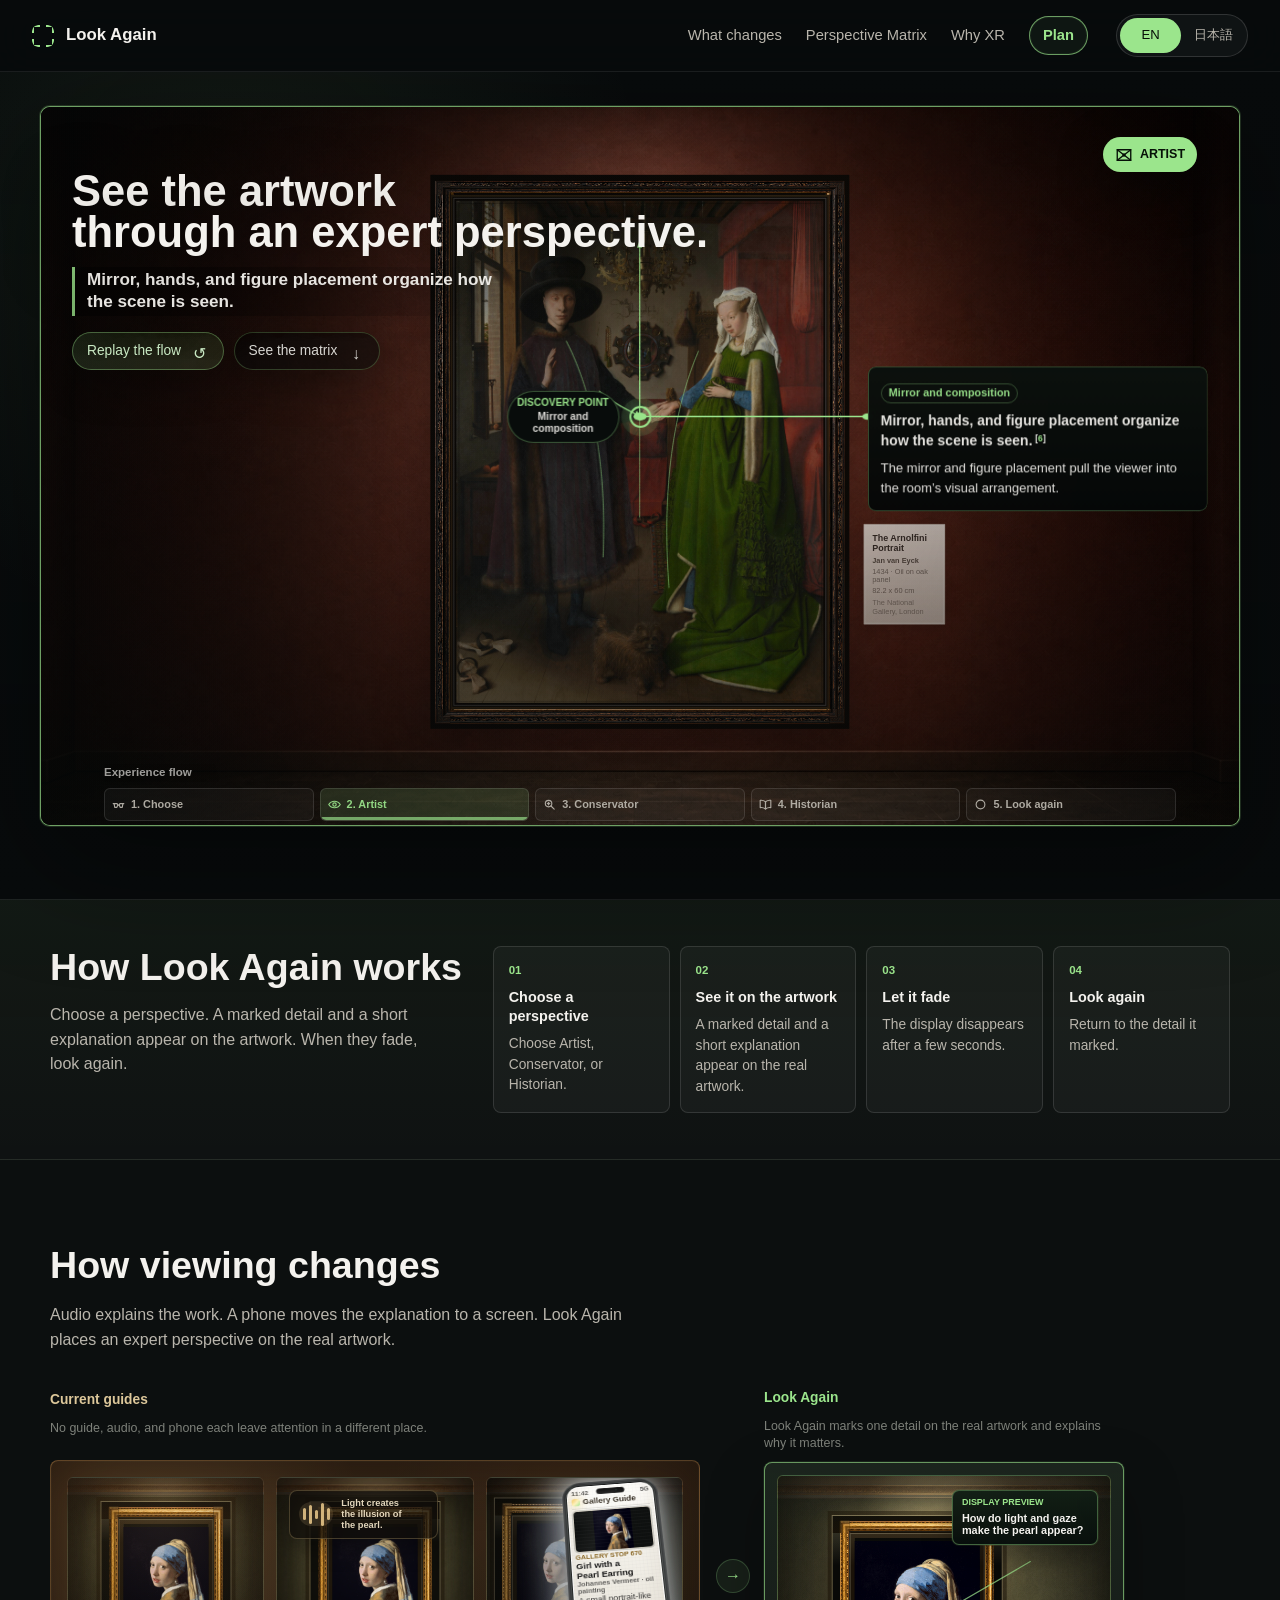
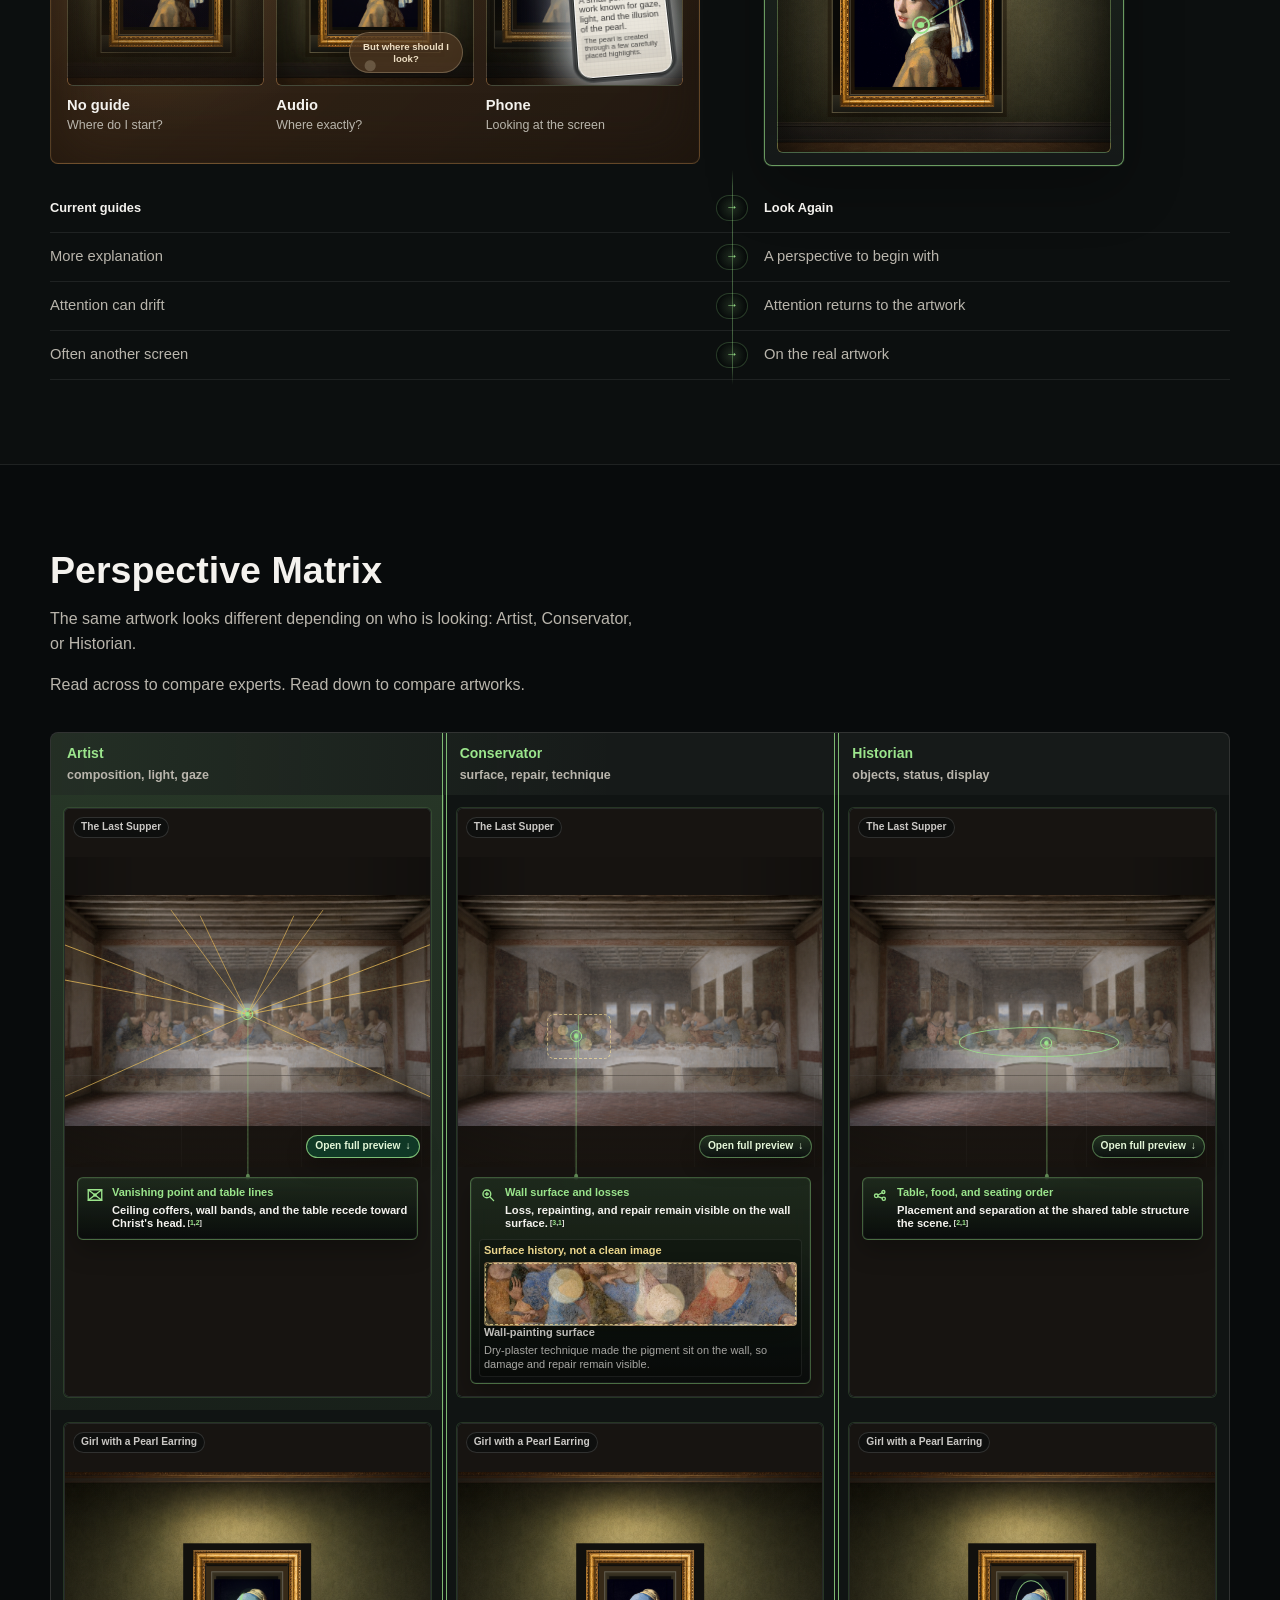
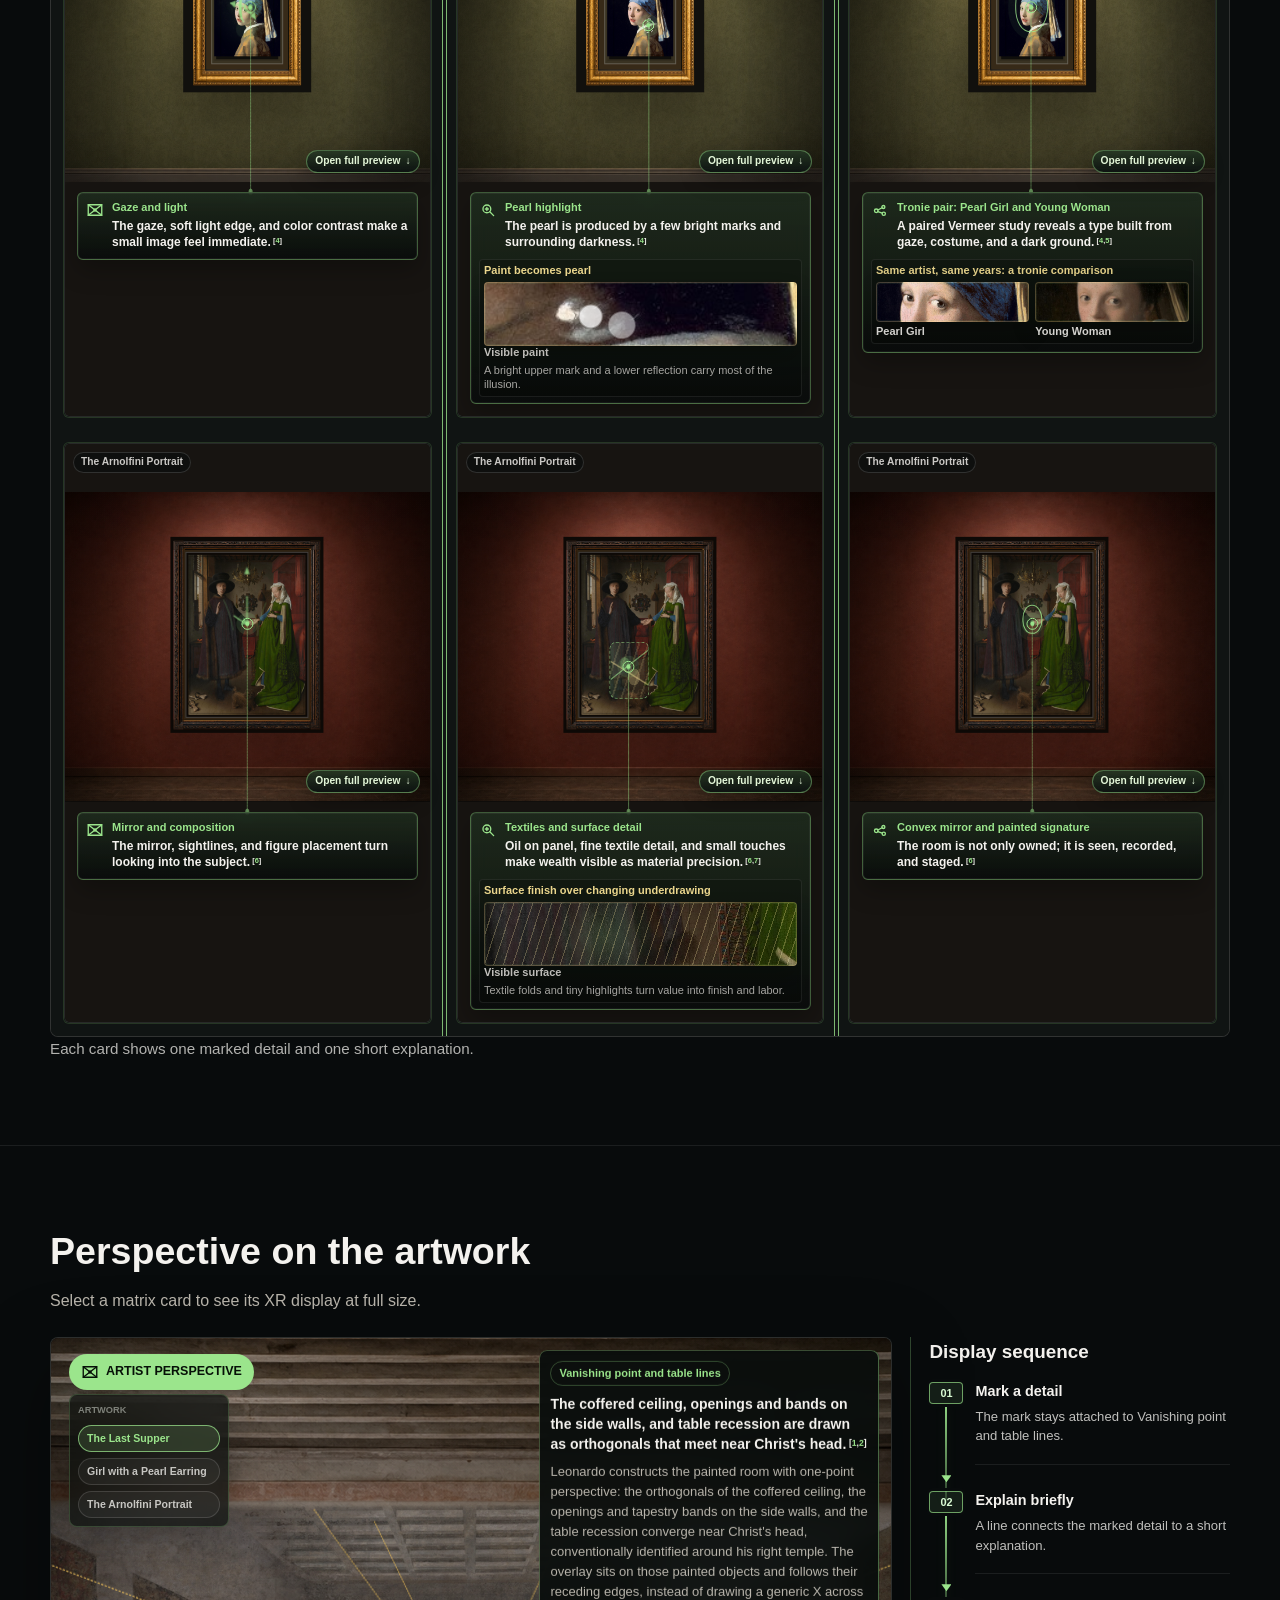
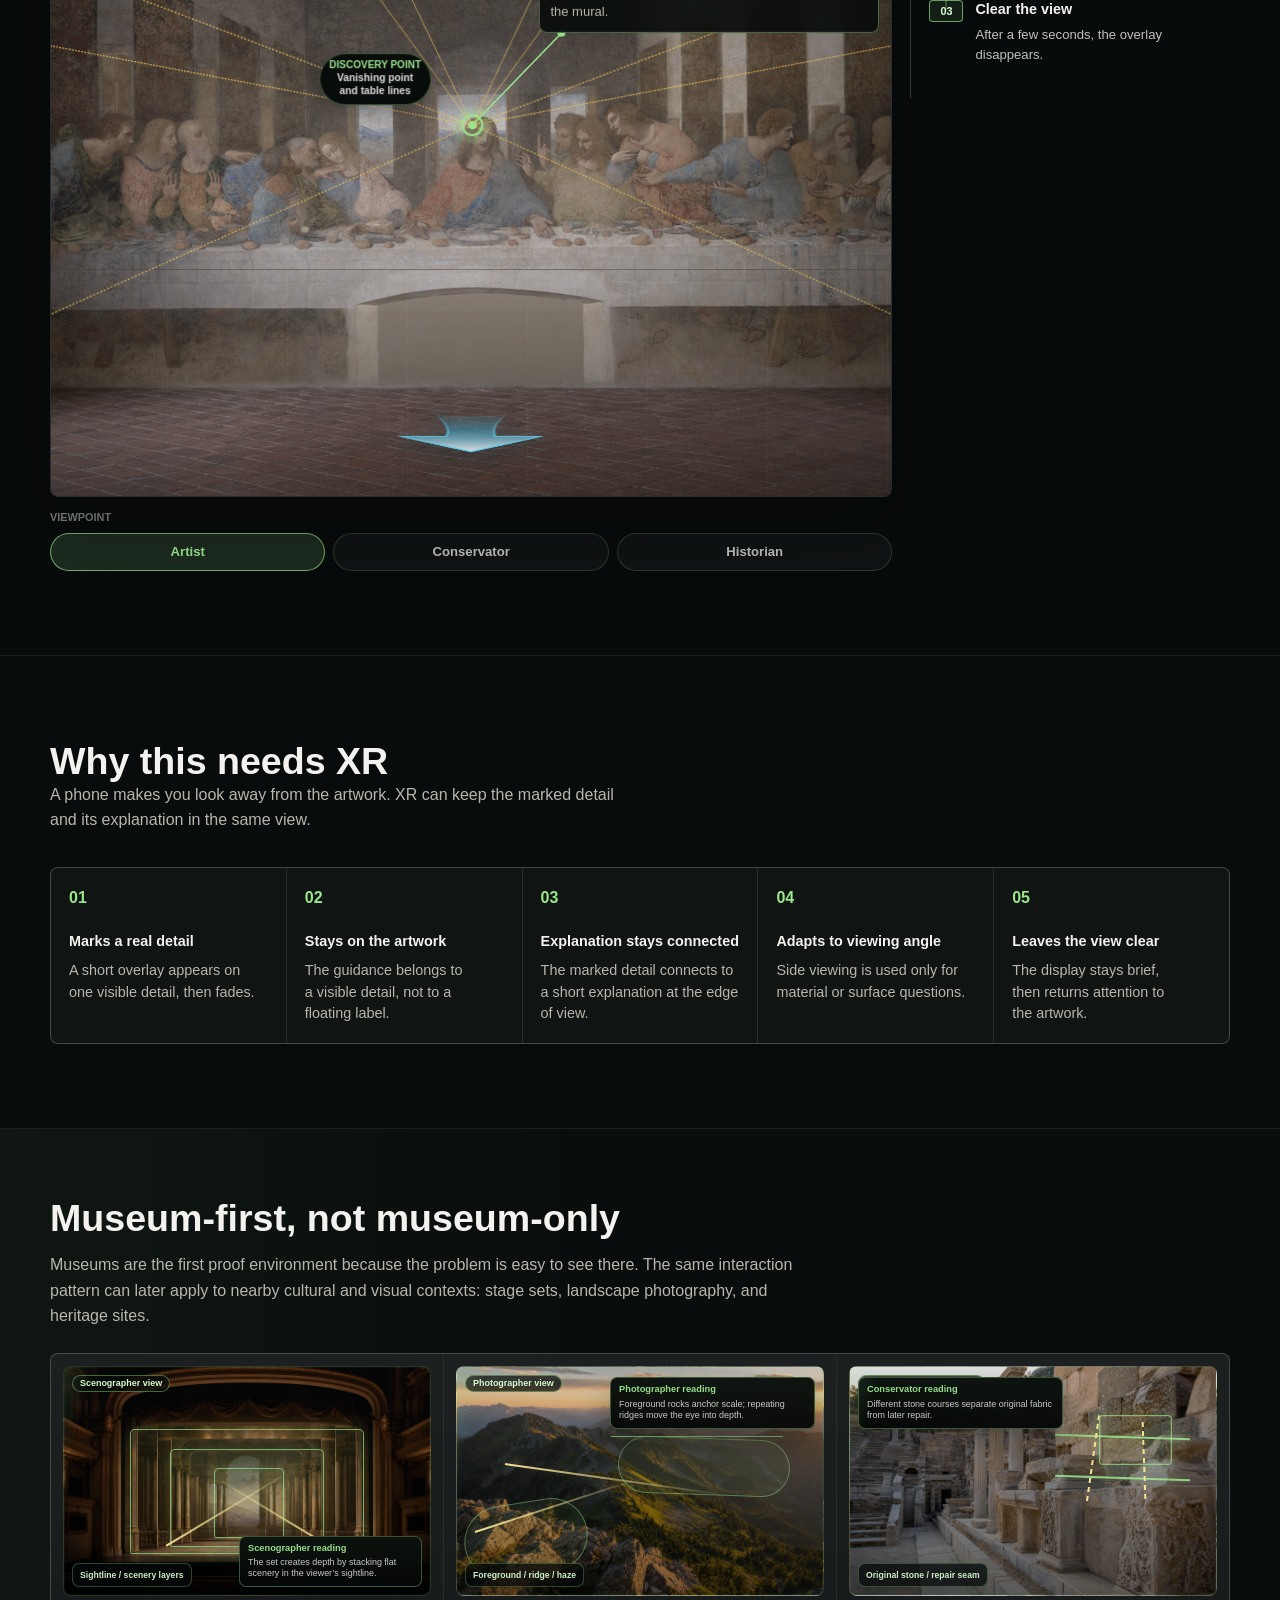
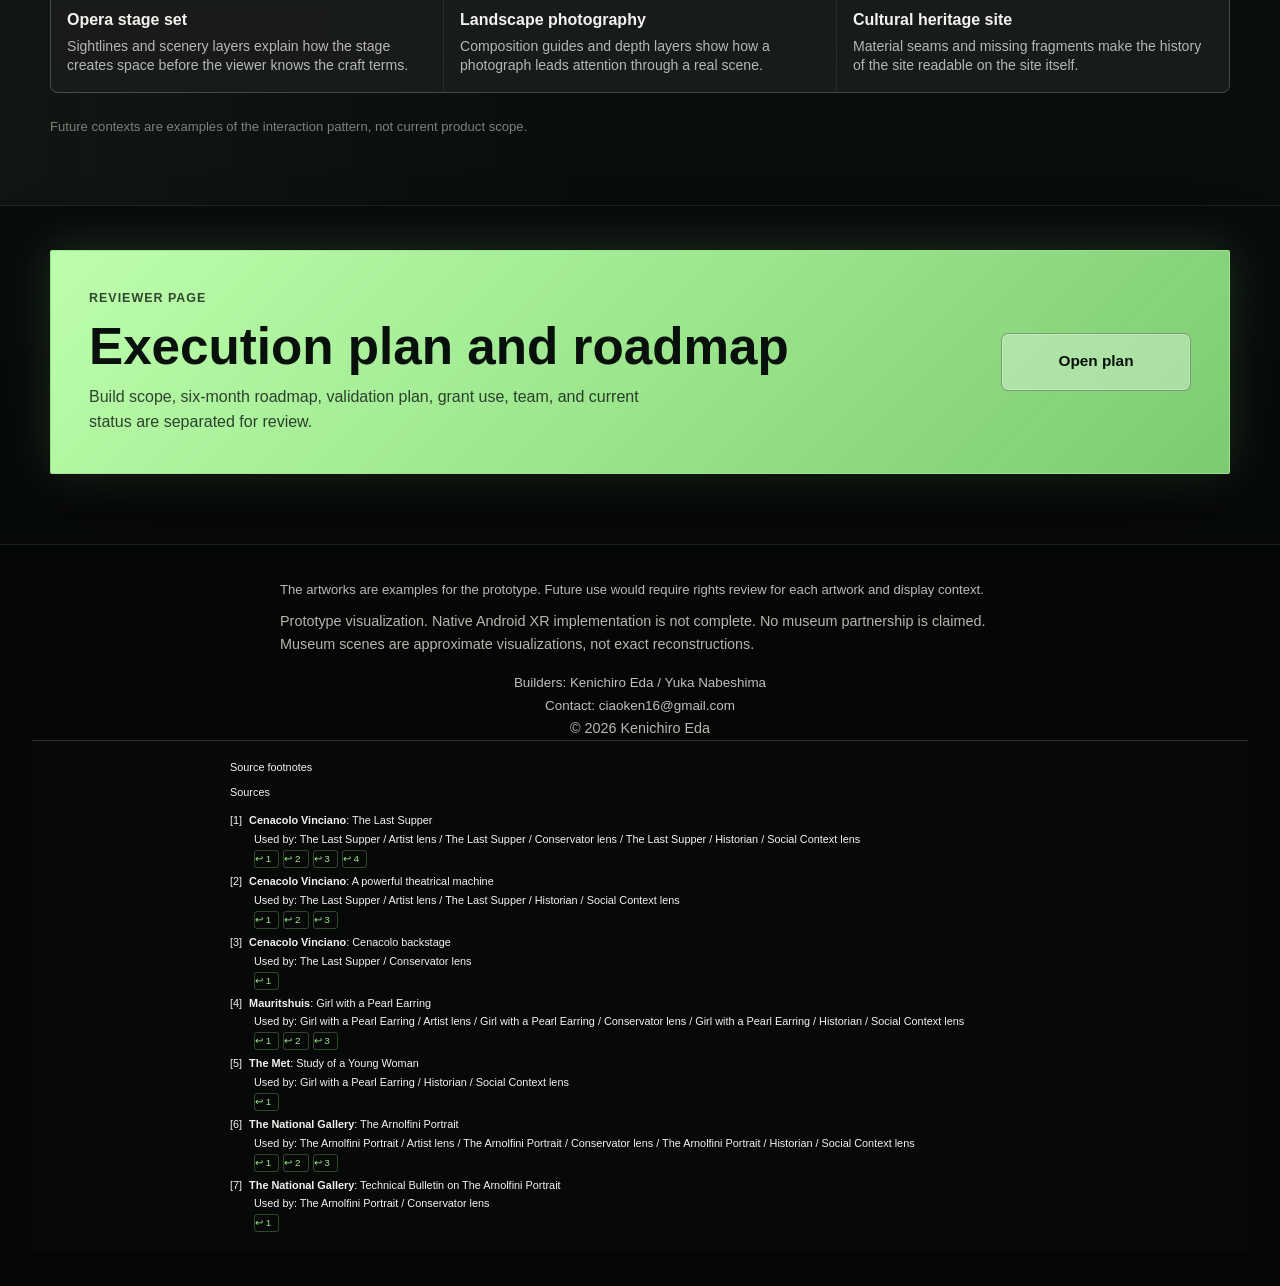
==== commit 54600465: "Refresh asset versions for Hero and cue fixes" ====
--- a/site/index.html
+++ b/site/index.html
@@ -9,7 +9,7 @@
       content="Look&nbsp;Again is an Android&nbsp;XR prototype that overlays a short expert perspective on the real artwork, opens one question, and fades from view."
     >
     <link rel="icon" href="data:,">
-    <link rel="stylesheet" href="./styles.css?v=v23-type-stability-1">
+    <link rel="stylesheet" href="./styles.css?v=20261016-hero-cue-2">
   </head>
   <body>
     <header class="site-header" aria-label="Global">
@@ -457,6 +457,6 @@
 
     <script src="./i18n.js?v=v23-type-stability-1"></script>
     <script src="./lens-cue-specs-v23.js?v=v23-typography-audit-5"></script>
-    <script src="./experience.js?v=v23-type-stability-1"></script>
+    <script src="./experience.js?v=20261016-hero-cue-2"></script>
   </body>
 </html>
--- a/site/styles.css
+++ b/site/styles.css
@@ -291,7 +291,7 @@
 .hero-copy {
   display: grid;
   position: absolute;
-  left: clamp(28px, 5vw, 72px);
+  left: max(64px, calc((100% - 1200px) / 2 + 32px));
   top: clamp(74px, 11vh, 112px);
   z-index: 32;
   gap: 12px;
@@ -496,6 +496,10 @@
 .museum-stage {
   --look-x: 0;
   --look-y: 0;
+  --world-x: 0px;
+  --world-y: 0px;
+  --xr-x: 0px;
+  --xr-y: 0px;
   --room-x: 0px;
   --room-y: 0px;
   --art-x: 0px;
@@ -513,12 +517,8 @@
   touch-action: pan-y;
 }
 
-.museum-stage.is-parallax-enabled .stage-layer--room {
-  background-position: calc(50% + var(--room-x)) calc(50% + var(--room-y));
-}
-
 .museum-stage.is-parallax-enabled .stage-layer--artwork {
-  translate: var(--art-x) var(--art-y);
+  translate: 0 0;
   transition:
     left 460ms ease,
     top 460ms ease,
@@ -541,13 +541,89 @@
 }
 
 .museum-stage.is-parallax-enabled .stage-layer--panel {
-  translate: calc(var(--panel-x) + var(--panel-safe-x, 0px)) calc(var(--panel-y) + var(--panel-safe-y, 0px));
+  translate: var(--panel-safe-x, 0px) var(--panel-safe-y, 0px);
   will-change: translate;
 }
 
-.museum-stage.is-parallax-enabled .stage-layer--overlay:not(.connector-svg):not(.room-perspective-svg) {
-  translate: var(--overlay-x) var(--overlay-y);
+.physical-world-layer,
+.xr-overlay-layer {
+  position: absolute;
+  inset: 0;
+  pointer-events: none;
+}
+
+.physical-world-layer {
+  z-index: 1;
+  translate: var(--world-x, 0px) var(--world-y, 0px);
   will-change: translate;
+}
+
+.physical-world-backdrop {
+  position: absolute;
+  inset: -4px;
+  z-index: 0;
+  background: var(--physical-background, #171411);
+  background-position: var(--physical-background-position, center);
+  background-repeat: var(--physical-background-repeat, no-repeat);
+  background-size: var(--physical-background-size, cover);
+  pointer-events: none;
+}
+
+.xr-overlay-layer {
+  z-index: 6;
+  translate: var(--xr-x, 0px) var(--xr-y, 0px);
+  will-change: translate;
+}
+
+.xr-overlay-layer .edge-panel {
+  pointer-events: auto;
+}
+
+.xr-stage[data-layout-ready="false"] .xr-overlay-layer {
+  opacity: 0;
+  pointer-events: none;
+}
+
+.xr-stage[data-layout-ready="false"] .xr-overlay-layer .edge-panel {
+  pointer-events: none;
+}
+
+.xr-artwork-plane {
+  z-index: 2;
+}
+
+.xr-overlay-layer > .connector-svg {
+  z-index: 1;
+}
+
+.hero-stage .anchor-label,
+.explorer-stage .anchor-label {
+  background: rgb(8, 12, 11);
+}
+
+.xr-artwork-plane .artwork-frame {
+  border-color: transparent;
+  border-image-source: none;
+  background: transparent;
+  box-shadow: none;
+}
+
+/* The overlay plane shares artwork geometry only; later frame themes must not make it opaque. */
+.xr-stage .xr-overlay-layer .artwork-rig.xr-artwork-plane .artwork-frame {
+  border-color: transparent;
+  border-image: none;
+  background: transparent;
+  box-shadow: none;
+}
+
+.xr-artwork-plane::before,
+.xr-artwork-plane .artwork-frame::before,
+.xr-artwork-plane .artwork-frame::after {
+  display: none !important;
+}
+
+.museum-stage.is-parallax-enabled .xr-overlay-layer .stage-layer--overlay:not(.connector-svg):not(.room-perspective-svg) {
+  translate: 0 0;
 }
 
 @media (prefers-reduced-motion: reduce) {
@@ -576,7 +652,7 @@
   border-radius: 10px;
 }
 
-.hero-stage::before,
+.hero-stage .physical-world-layer::after,
 .hero-stage::after {
   content: "";
   position: absolute;
@@ -585,7 +661,7 @@
   pointer-events: none;
 }
 
-.hero-stage::before {
+.hero-stage .physical-world-layer::after {
   opacity: 1;
   background:
     linear-gradient(90deg, rgba(5, 8, 8, 0.46) 0%, rgba(5, 8, 8, 0.22) 31%, transparent 58%),
@@ -1188,8 +1264,9 @@
 }
 
 .preview-sequence-list {
-  --sequence-node-size: 40px;
-  --sequence-axis-x: calc(var(--sequence-node-size) / 2);
+  --sequence-index-width: 34px;
+  --sequence-index-height: 22px;
+  --sequence-axis-x: calc(var(--sequence-index-width) / 2);
   display: grid;
   position: relative;
   gap: 0;
@@ -1201,8 +1278,8 @@
 .preview-sequence-item:not(:last-child)::before {
   content: "";
   position: absolute;
-  top: 16px;
-  bottom: -16px;
+  top: var(--sequence-index-height);
+  bottom: -12px;
   left: calc(var(--sequence-axis-x) - 1px);
   z-index: 0;
   width: 2px;
@@ -1219,8 +1296,8 @@
   display: grid;
   position: relative;
   z-index: 1;
-  grid-template-columns: var(--sequence-node-size) minmax(0, 1fr);
-  gap: 13px;
+  grid-template-columns: var(--sequence-index-width) minmax(0, 1fr);
+  gap: 12px;
   align-items: start;
   padding: 0 0 26px;
 }
@@ -1244,18 +1321,14 @@
   z-index: 3;
   align-items: center;
   justify-content: center;
-  width: var(--sequence-node-size);
-  height: var(--sequence-node-size);
+  width: var(--sequence-index-width);
+  height: var(--sequence-index-height);
   border: 1px solid rgba(155, 229, 140, 0.66);
-  border-radius: 999px;
+  border-radius: 4px;
   color: #d9fbd3;
-  background:
-    radial-gradient(circle at 35% 28%, rgba(155, 229, 140, 0.2), transparent 46%),
-    #0b100e;
-  box-shadow:
-    0 0 0 4px #080b0c,
-    0 8px 20px rgba(0, 0, 0, 0.26);
-  font-size: 0.78rem;
+  background: rgba(155, 229, 140, 0.09);
+  box-shadow: 0 0 0 3px #080b0c;
+  font-size: 0.68rem;
   font-weight: 820;
   line-height: 1;
   font-variant-numeric: tabular-nums;
@@ -1267,7 +1340,7 @@
   display: grid;
   gap: 6px;
   min-width: 0;
-  padding: 4px 0 18px;
+  padding: 0 0 18px;
   border-bottom: 1px solid rgba(255, 255, 255, 0.08);
 }
 
@@ -1566,35 +1639,36 @@
   position: absolute;
   inset: 0;
   overflow: hidden;
-  background-color: #171411;
-  background-position: center;
-  background-repeat: no-repeat;
-  background-size: cover;
+  --physical-background: #171411;
+  --physical-background-position: center;
+  --physical-background-repeat: no-repeat;
+  --physical-background-size: cover;
+  background: #171411;
 }
 
 .stage-scene.scene-gallery {
-  background:
+  --physical-background:
     linear-gradient(90deg, rgba(0, 0, 0, 0.24), rgba(0, 0, 0, 0.02) 44%, rgba(0, 0, 0, 0.22)),
     linear-gradient(180deg, rgba(255, 255, 255, 0.04), rgba(0, 0, 0, 0.16)),
     url("../assets/generated/gallery-wall-v24.png");
-  background-position: center;
-  background-size: cover;
+  --physical-background-position: center;
+  --physical-background-size: cover;
 }
 
 .stage-scene.scene-refectory {
-  background:
+  --physical-background:
     linear-gradient(90deg, rgba(0, 0, 0, 0.14), rgba(0, 0, 0, 0.02) 46%, rgba(0, 0, 0, 0.18)),
     linear-gradient(180deg, rgba(0, 0, 0, 0.02), rgba(0, 0, 0, 0.22)),
     url("../assets/generated/refectory-pov-v24.png");
-  background-position: center;
-  background-size: cover;
-}
-
-.stage-scene::before {
+  --physical-background-position: center;
+  --physical-background-size: cover;
+}
+
+.physical-world-backdrop::before {
   display: none;
 }
 
-.stage-scene::after {
+.physical-world-backdrop::after {
   display: none;
 }
 
@@ -1620,20 +1694,20 @@
 }
 
 .stage-scene.stage--pearl {
-  background:
+  --physical-background:
     radial-gradient(circle at 50% 34%, rgba(255, 236, 150, 0.12), transparent 28%),
     linear-gradient(90deg, rgba(0, 0, 0, 0.18), transparent 25% 76%, rgba(0, 0, 0, 0.2)),
     url("../assets/generated/mauritshuis-wall-v24.png");
-  background-position: center;
-  background-size: cover;
+  --physical-background-position: center;
+  --physical-background-size: cover;
 }
 
 .hero-stage[data-state="restorer"] .stage-scene.stage--pearl {
-  background: #15120f;
+  --physical-background: #15120f;
   perspective: 980px;
 }
 
-.hero-stage[data-state="restorer"] .stage-scene.stage--pearl::before {
+.hero-stage[data-state="restorer"] .physical-world-backdrop.stage--pearl::before {
   display: block;
   content: "";
   position: absolute;
@@ -1643,7 +1717,7 @@
     radial-gradient(circle at 48% 33%, rgba(255, 236, 150, 0.14), transparent 27%),
     linear-gradient(90deg, rgba(0, 0, 0, 0.26), transparent 24% 74%, rgba(0, 0, 0, 0.28)),
     url("../assets/generated/mauritshuis-wall-v24.png");
-  background-position: calc(48% + var(--room-x)) calc(50% + var(--room-y));
+  background-position: 48% 50%;
   background-size: cover;
   box-shadow:
     inset 90px 0 120px rgba(0, 0, 0, 0.2),
@@ -1654,7 +1728,7 @@
   transform-origin: 43% 50%;
 }
 
-.hero-stage[data-state="restorer"] .stage-scene.stage--pearl::after {
+.hero-stage[data-state="restorer"] .physical-world-backdrop.stage--pearl::after {
   display: block;
   content: "";
   position: absolute;
@@ -1670,16 +1744,16 @@
 }
 
 .stage-scene.stage--arnolfini {
-  background:
+  --physical-background:
     radial-gradient(circle at 50% 35%, rgba(255, 206, 150, 0.14), transparent 30%),
     linear-gradient(90deg, rgba(0, 0, 0, 0.2), transparent 25% 76%, rgba(0, 0, 0, 0.24)),
     url("../assets/generated/national-gallery-wall-v24.png");
-  background-position: center;
-  background-size: cover;
-}
-
-.stage-scene.stage--pearl::before,
-.stage-scene.stage--arnolfini::before {
+  --physical-background-position: center;
+  --physical-background-size: cover;
+}
+
+.physical-world-backdrop.stage--pearl::before,
+.physical-world-backdrop.stage--arnolfini::before {
   display: block;
   content: "";
   position: absolute;
@@ -1692,15 +1766,15 @@
 }
 
 .stage-scene.stage--last-supper {
-  background:
+  --physical-background:
     linear-gradient(90deg, rgba(0, 0, 0, 0.2), transparent 22% 74%, rgba(0, 0, 0, 0.22)),
     linear-gradient(180deg, rgba(0, 0, 0, 0.02) 0 64%, rgba(0, 0, 0, 0.18) 100%),
     url("../assets/generated/refectory-last-supper-wall-v25.png");
-  background-position: center;
-  background-size: cover;
-}
-
-.stage-scene.stage--last-supper::before {
+  --physical-background-position: center;
+  --physical-background-size: cover;
+}
+
+.physical-world-backdrop.stage--last-supper::before {
   display: none;
   content: "";
   position: absolute;
@@ -1719,7 +1793,7 @@
   pointer-events: none;
 }
 
-.stage-scene.stage--last-supper::after {
+.physical-world-backdrop.stage--last-supper::after {
   display: block;
   content: "";
   position: absolute;
@@ -1792,11 +1866,11 @@
 }
 
 .explorer-stage[data-artwork="girl"] .stage-scene.stage--pearl {
-  background-size: auto, auto, 156%;
-  background-position:
+  --physical-background-size: auto, auto, 156%;
+  --physical-background-position:
     center,
     center,
-    calc(50% + var(--room-x)) calc(42% + var(--room-y));
+    50% 42%;
 }
 
 .explorer-stage[data-artwork="girl"] .artwork-rig.small-framed {
@@ -2046,7 +2120,7 @@
 .anchor-label {
   position: absolute;
   left: 50%;
-  bottom: calc(100% + 8px);
+  bottom: calc(100% + 10px);
   display: grid;
   gap: 1px;
   min-width: 112px;
@@ -2058,7 +2132,7 @@
   color: rgba(244, 242, 238, 0.92);
   font-size: 0.64rem;
   font-weight: 760;
-  line-height: 1.08;
+  line-height: 1.25;
   text-align: center;
   text-wrap: wrap;
   translate: var(--anchor-label-safe-x, 0px) var(--anchor-label-safe-y, 0px);
@@ -2139,6 +2213,38 @@
   bottom: calc(100% + 42px);
   left: calc(50% - 72px);
   transform: translateX(-50%);
+}
+
+.anchor-target[data-label-placement="above"] .anchor-label {
+  top: auto;
+  right: auto;
+  bottom: calc(100% + 10px);
+  left: 50%;
+  transform: translateX(-50%);
+}
+
+.anchor-target[data-label-placement="below"] .anchor-label {
+  top: calc(100% + 10px);
+  right: auto;
+  bottom: auto;
+  left: 50%;
+  transform: translateX(-50%);
+}
+
+.anchor-target[data-label-placement="right"] .anchor-label {
+  top: 50%;
+  right: auto;
+  bottom: auto;
+  left: calc(100% + 10px);
+  transform: translateY(-50%);
+}
+
+.anchor-target[data-label-placement="left"] .anchor-label {
+  top: 50%;
+  right: calc(100% + 10px);
+  bottom: auto;
+  left: auto;
+  transform: translateY(-50%);
 }
 
 .pointer-cue {
@@ -2548,11 +2654,6 @@
     drop-shadow(0 0 18px rgba(67, 207, 255, 0.22));
 }
 
-.floor-guide-glow {
-  fill: rgba(63, 203, 255, 0.2);
-  filter: blur(1.5px);
-}
-
 .floor-guide-ribbon {
   fill: url("#floorBackArrowFill");
   stroke: url("#floorBackArrowEdge");
@@ -2560,15 +2661,6 @@
   stroke-linejoin: round;
   vector-effect: non-scaling-stroke;
   opacity: 0.92;
-}
-
-.floor-guide-centerline {
-  fill: none;
-  stroke: rgba(255, 255, 255, 0.82);
-  stroke-linecap: round;
-  stroke-width: 2.5;
-  stroke-dasharray: 7 8;
-  vector-effect: non-scaling-stroke;
 }
 
 .spec-lines-girl-artist .spec-source-face-light-boundary,
@@ -2759,6 +2851,12 @@
   animation: none;
 }
 
+.xr-stage.is-cue-sequence {
+  --connector-draw-delay: 180ms;
+  --connector-draw-duration: 220ms;
+  --card-reveal-delay: calc(var(--connector-draw-delay) + var(--connector-draw-duration));
+}
+
 .xr-stage.is-cue-sequence .connector-svg line {
   opacity: 0;
   stroke-dasharray: 0.018 0.028;
@@ -2774,7 +2872,7 @@
 .xr-stage.is-cue-sequence .edge-panel {
   opacity: 0;
   clip-path: inset(0 42% 0 0 round 8px);
-  scale: 0.86 0.96;
+  scale: 1;
   transform-origin: var(--connector-origin-x, left) var(--connector-origin-y, 50%);
 }
 
@@ -2782,6 +2880,14 @@
 .xr-stage.is-cue-sequence .edge-panel[data-panel-position*="left"] {
   clip-path: inset(0 0 0 42% round 8px);
   transform-origin: var(--connector-origin-x, right) var(--connector-origin-y, 50%);
+}
+
+.xr-stage.is-cue-sequence .edge-panel[data-connector-side="top"] {
+  clip-path: inset(42% 0 0 0 round 8px);
+}
+
+.xr-stage.is-cue-sequence .edge-panel[data-connector-side="bottom"] {
+  clip-path: inset(0 0 42% 0 round 8px);
 }
 
 .xr-stage.is-cue-sequence.is-cue-sequence-active .spec-material-scan,
@@ -2802,7 +2908,7 @@
 }
 
 .xr-stage.is-cue-sequence.is-cue-sequence-active .connector-svg line {
-  animation: xrConnectorDraw 360ms cubic-bezier(0.2, 0.78, 0.18, 1) 260ms both;
+  animation: xrConnectorDraw var(--connector-draw-duration) linear var(--connector-draw-delay) both;
 }
 
 .xr-stage.is-cue-sequence.is-cue-sequence-active .connector-svg .connector-start {
@@ -2810,11 +2916,11 @@
 }
 
 .xr-stage.is-cue-sequence.is-cue-sequence-active .connector-svg .connector-end {
-  animation: xrConnectorDotAppear 180ms ease-out 585ms both;
+  animation: xrConnectorDotAppear 180ms ease-out var(--card-reveal-delay) both;
 }
 
 .xr-stage.is-cue-sequence.is-cue-sequence-active .edge-panel {
-  animation: xrPanelAppearFromConnector 300ms cubic-bezier(0.18, 0.82, 0.2, 1) 600ms both;
+  animation: xrPanelAppearFromConnector 300ms cubic-bezier(0.18, 0.82, 0.2, 1) var(--card-reveal-delay) both;
 }
 
 .xr-stage.is-cue-sequence.is-cue-sequence-active .edge-panel[data-panel-position^="left"],
@@ -2822,17 +2928,33 @@
   animation-name: xrPanelAppearFromConnectorLeft;
 }
 
+.xr-stage.is-cue-sequence.is-cue-sequence-active .edge-panel[data-connector-side="top"] {
+  animation-name: xrPanelAppearFromConnectorTop;
+}
+
+.xr-stage.is-cue-sequence.is-cue-sequence-active .edge-panel[data-connector-side="bottom"] {
+  animation-name: xrPanelAppearFromConnectorBottom;
+}
+
 .hero-stage.is-cue-sequence .edge-panel {
-  scale: 0.94 0.98;
+  scale: 1;
 }
 
 .hero-stage.is-cue-sequence.is-cue-sequence-active .edge-panel {
-  animation: heroPanelAppearFromConnector 280ms cubic-bezier(0.18, 0.82, 0.2, 1) 600ms both;
+  animation: heroPanelAppearFromConnector 280ms cubic-bezier(0.18, 0.82, 0.2, 1) var(--card-reveal-delay) both;
 }
 
 .hero-stage.is-cue-sequence.is-cue-sequence-active .edge-panel[data-panel-position^="left"],
 .hero-stage.is-cue-sequence.is-cue-sequence-active .edge-panel[data-panel-position*="left"] {
   animation-name: heroPanelAppearFromConnectorLeft;
+}
+
+.hero-stage.is-cue-sequence.is-cue-sequence-active .edge-panel[data-connector-side="top"] {
+  animation-name: heroPanelAppearFromConnectorTop;
+}
+
+.hero-stage.is-cue-sequence.is-cue-sequence-active .edge-panel[data-connector-side="bottom"] {
+  animation-name: heroPanelAppearFromConnectorBottom;
 }
 
 @keyframes xrCueMarkAppear {
@@ -2901,7 +3023,7 @@
   0% {
     opacity: 0;
     clip-path: inset(0 42% 0 0 round 8px);
-    scale: 0.86 0.96;
+    scale: 1;
   }
   42% {
     opacity: 1;
@@ -2918,7 +3040,7 @@
   0% {
     opacity: 0;
     clip-path: inset(0 0 0 42% round 8px);
-    scale: 0.86 0.96;
+    scale: 1;
   }
   42% {
     opacity: 1;
@@ -2931,11 +3053,45 @@
   }
 }
 
+@keyframes xrPanelAppearFromConnectorTop {
+  0% {
+    opacity: 0;
+    clip-path: inset(42% 0 0 0 round 8px);
+    scale: 1;
+  }
+  42% {
+    opacity: 1;
+    clip-path: inset(18% 0 0 0 round 8px);
+  }
+  100% {
+    opacity: 1;
+    clip-path: inset(0 0 0 0 round 8px);
+    scale: 1;
+  }
+}
+
+@keyframes xrPanelAppearFromConnectorBottom {
+  0% {
+    opacity: 0;
+    clip-path: inset(0 0 42% 0 round 8px);
+    scale: 1;
+  }
+  42% {
+    opacity: 1;
+    clip-path: inset(0 0 18% 0 round 8px);
+  }
+  100% {
+    opacity: 1;
+    clip-path: inset(0 0 0 0 round 8px);
+    scale: 1;
+  }
+}
+
 @keyframes heroPanelAppearFromConnector {
   0% {
     opacity: 0;
     clip-path: inset(0 30% 0 0 round 8px);
-    scale: 0.94 0.98;
+    scale: 1;
   }
   100% {
     opacity: 1;
@@ -2948,7 +3104,33 @@
   0% {
     opacity: 0;
     clip-path: inset(0 0 0 30% round 8px);
-    scale: 0.94 0.98;
+    scale: 1;
+  }
+  100% {
+    opacity: 1;
+    clip-path: inset(0 0 0 0 round 8px);
+    scale: 1;
+  }
+}
+
+@keyframes heroPanelAppearFromConnectorTop {
+  0% {
+    opacity: 0;
+    clip-path: inset(30% 0 0 0 round 8px);
+    scale: 1;
+  }
+  100% {
+    opacity: 1;
+    clip-path: inset(0 0 0 0 round 8px);
+    scale: 1;
+  }
+}
+
+@keyframes heroPanelAppearFromConnectorBottom {
+  0% {
+    opacity: 0;
+    clip-path: inset(0 0 30% 0 round 8px);
+    scale: 1;
   }
   100% {
     opacity: 1;
@@ -3020,13 +3202,22 @@
 }
 
 .source-footnote-mark {
-  margin-left: 0.28em;
-  font-size: 0.54em;
-  line-height: 0;
-  vertical-align: super;
+  display: inline-flex;
+  gap: 0;
+  margin-left: 0.3em;
+  font-size: 0.62em;
+  line-height: 1;
+  vertical-align: 0.42em;
+  white-space: nowrap;
+}
+
+.source-footnote-bind {
+  display: inline-block;
+  white-space: nowrap;
 }
 
 .source-footnote-mark a {
+  display: inline;
   color: var(--green);
   text-decoration: none;
 }
@@ -6677,17 +6868,11 @@
 }
 
 .matrix-mini-stage .edge-panel h3 {
-  display: -webkit-box;
-  overflow: hidden;
+  display: block;
+  overflow: visible;
   font-size: 0.7rem;
   line-height: 1.2;
   overflow-wrap: normal;
-  -webkit-box-orient: vertical;
-  -webkit-line-clamp: 5;
-}
-
-.matrix-mini-stage .matrix-cue-panel h3 {
-  -webkit-line-clamp: 5;
 }
 
 .matrix-mini-stage.xr-stage[data-artwork="lastSupper"] .spec-edge-panel h3,
@@ -6698,10 +6883,10 @@
 
 .matrix-mini-stage .panel-target {
   box-sizing: border-box;
-  display: -webkit-box;
+  display: block;
   max-width: 100%;
   width: auto;
-  overflow: hidden;
+  overflow: visible;
   margin: 0;
   border: 0;
   padding: 0;
@@ -6710,8 +6895,6 @@
   line-height: 1.15;
   overflow-wrap: normal;
   white-space: normal;
-  -webkit-box-orient: vertical;
-  -webkit-line-clamp: 2;
 }
 
 .matrix-mini-stage .matrix-cue-panel .panel-target {
@@ -6733,8 +6916,8 @@
   display: grid;
   grid-column: 1 / -1;
   gap: 3px;
-  max-height: 126px;
-  overflow: hidden;
+  max-height: none;
+  overflow: visible;
 }
 
 .matrix-cue-evidence:empty {
@@ -6753,15 +6936,13 @@
 
 .matrix-cue-evidence .material-evidence-title,
 .matrix-cue-evidence .comparative-evidence-title {
-  display: -webkit-box;
-  overflow: hidden;
+  display: block;
+  overflow: visible;
   color: rgba(255, 232, 153, 0.88);
   font-size: 0.625rem;
   font-weight: 760;
   line-height: 1.05;
   white-space: normal;
-  -webkit-box-orient: vertical;
-  -webkit-line-clamp: 2;
 }
 
 .matrix-cue-evidence .material-model {
@@ -6802,19 +6983,17 @@
 
 .matrix-cue-evidence .material-card figcaption strong,
 .matrix-cue-evidence .comparative-card figcaption strong {
-  display: -webkit-box;
-  overflow: hidden;
+  display: block;
+  overflow: visible;
   color: rgba(244, 242, 238, 0.86);
   font-size: 0.625rem;
   font-weight: 720;
   line-height: 1.05;
-  -webkit-box-orient: vertical;
-  -webkit-line-clamp: 1;
 }
 
 .matrix-cue-evidence .material-card figcaption span,
 .matrix-cue-evidence .comparative-card figcaption span {
-  display: none;
+  display: block;
 }
 
 .matrix-mini-stage .material-evidence {
@@ -6828,13 +7007,11 @@
 }
 
 .matrix-mini-stage[data-state="restorer"] .material-evidence-title {
-  display: -webkit-box;
-  overflow: hidden;
+  display: block;
+  overflow: visible;
   color: rgba(255, 232, 153, 0.92);
   font-size: 0.625rem;
   line-height: 1.08;
-  -webkit-box-orient: vertical;
-  -webkit-line-clamp: 2;
 }
 
 .matrix-mini-stage .material-model {
@@ -7012,12 +7189,10 @@
 }
 
 .matrix-mini-stage .comparative-evidence-title {
-  display: -webkit-box;
-  overflow: hidden;
+  display: block;
+  overflow: visible;
   font-size: 0.625rem;
   line-height: 1.08;
-  -webkit-box-orient: vertical;
-  -webkit-line-clamp: 2;
 }
 
 .matrix-mini-stage .comparative-card-grid {
@@ -7035,16 +7210,14 @@
 }
 
 .matrix-mini-stage .comparative-card figcaption strong {
-  display: -webkit-box;
-  overflow: hidden;
+  display: block;
+  overflow: visible;
   font-size: 0.625rem;
   line-height: 1.05;
-  -webkit-box-orient: vertical;
-  -webkit-line-clamp: 2;
 }
 
 .matrix-mini-stage .comparative-card figcaption span {
-  display: none;
+  display: block;
 }
 
 .matrix-grid-cell:nth-child(-n + 3) .matrix-mini-stage .edge-panel h3,
@@ -7191,8 +7364,8 @@
 }
 
 .matrix-mini-stage[data-artwork="lastSupper"] .stage-scene.stage--last-supper {
-  background-size: auto, auto, 110%;
-  background-position: center, center, center 48%;
+  --physical-background-size: auto, auto, 110%;
+  --physical-background-position: center, center, center 48%;
 }
 
 .matrix-mini-stage[data-artwork="lastSupper"] .artwork-rig.wall-mural {
@@ -7202,8 +7375,8 @@
 }
 
 .matrix-mini-stage[data-artwork="girl"] .stage-scene.stage--pearl {
-  background-size: auto, auto, 168%;
-  background-position: center, center, center 41%;
+  --physical-background-size: auto, auto, 168%;
+  --physical-background-position: center, center, center 41%;
 }
 
 .matrix-mini-stage[data-artwork="girl"] .artwork-rig.small-framed {
@@ -7213,8 +7386,8 @@
 }
 
 .matrix-mini-stage[data-artwork="arnolfini"] .stage-scene.stage--arnolfini {
-  background-size: auto, auto, 148%;
-  background-position: center, center, center 43%;
+  --physical-background-size: auto, auto, 148%;
+  --physical-background-position: center, center, center 43%;
 }
 
 .matrix-mini-stage[data-artwork="arnolfini"] .artwork-rig.medium-framed {
@@ -7580,6 +7753,25 @@
   color: #f4f2ee;
   text-overflow: clip;
   white-space: normal;
+}
+
+.source-footnote-backlinks {
+  display: flex;
+  flex-wrap: wrap;
+  gap: 4px;
+  padding-left: 24px;
+}
+
+.source-footnotes .source-footnote-backlink {
+  display: inline-grid;
+  place-items: center;
+  min-width: 18px;
+  min-height: 18px;
+  border: 1px solid rgba(155, 229, 140, 0.28);
+  border-radius: 3px;
+  color: var(--green);
+  font-size: 0.62rem;
+  line-height: 1;
 }
 
 .plan-page {
@@ -7863,12 +8055,6 @@
   font-size: 0.98rem;
 }
 
-html[lang="ja"] .matrix-mini-stage .edge-panel h3,
-html[lang="ja"] .matrix-mini-stage .spec-edge-panel h3,
-html[lang="ja"] .matrix-mini-stage .matrix-cue-panel h3 {
-  font-size: 0.7rem;
-}
-
 @keyframes wave {
   0%,
   100% {
@@ -7880,23 +8066,6 @@
 }
 
 @media (max-width: 1180px) and (min-width: 761px) {
-  .lens-matrix {
-    overflow-x: auto;
-    overflow-y: hidden;
-    -webkit-overflow-scrolling: touch;
-  }
-
-  .matrix-column-headings,
-  .matrix-grid-cells {
-    width: 100%;
-    min-width: 0;
-  }
-
-  .matrix-grid-shell {
-    width: 100%;
-    min-width: 948px;
-  }
-
   .hero-title-focus {
     font-size: 1.9rem;
   }
@@ -7980,7 +8149,7 @@
 
   .hero-copy {
     position: absolute;
-    left: clamp(28px, 5vw, 56px);
+    left: max(56px, calc((100% - 1120px) / 2 + 24px));
     top: clamp(70px, 9vh, 96px);
     justify-self: auto;
     width: min(58vw, 640px);
@@ -8448,22 +8617,22 @@
   }
 
   .stage-scene.stage--last-supper {
-    background:
+    --physical-background:
       linear-gradient(90deg, rgba(0, 0, 0, 0.18), transparent 22% 74%, rgba(0, 0, 0, 0.2)),
       linear-gradient(180deg, rgba(0, 0, 0, 0.02) 0 64%, rgba(0, 0, 0, 0.18) 100%),
       url("../assets/generated/refectory-last-supper-wall-mobile-v25.png");
-    background-position: center;
-    background-size: cover;
-  }
-
-  .hero-stage[data-state="restorer"] .stage-scene.stage--pearl::before {
+    --physical-background-position: center;
+    --physical-background-size: cover;
+  }
+
+  .hero-stage[data-state="restorer"] .physical-world-backdrop.stage--pearl::before {
     inset: -8% -18%;
-    background-position: calc(47% + var(--room-x)) calc(50% + var(--room-y));
+    background-position: 47% 50%;
     transform: perspective(820px) rotateY(-6deg) rotateZ(-0.3deg) scale(1.13);
     transform-origin: 45% 50%;
   }
 
-  .hero-stage[data-state="restorer"] .stage-scene.stage--pearl::after {
+  .hero-stage[data-state="restorer"] .physical-world-backdrop.stage--pearl::after {
     transform: perspective(820px) rotateY(-6deg) rotateZ(-0.3deg) scale(1.06);
     transform-origin: 45% 50%;
   }
@@ -8479,7 +8648,7 @@
   }
 
   .preview-sequence-item {
-    grid-template-columns: var(--sequence-node-size) minmax(0, 1fr);
+    grid-template-columns: var(--sequence-index-width) minmax(0, 1fr);
     gap: 14px;
     padding-bottom: 28px;
   }
@@ -8538,7 +8707,25 @@
 
   .hero-stage .anchor-label,
   .explorer-stage .anchor-label {
-    display: none;
+    display: grid;
+    min-width: 92px;
+    max-width: 148px;
+    padding: 4px 7px 5px;
+    font-size: min(0.58rem, 14px);
+    line-height: 1.24;
+  }
+
+  .hero-stage .anchor-kicker,
+  .explorer-stage .anchor-kicker {
+    font-size: min(0.55rem, 12px);
+  }
+
+  .preview-artwork-controls .preview-control-group > span {
+    font-size: min(0.58rem, 11px);
+  }
+
+  .preview-artwork-controls .preview-control-button {
+    font-size: min(0.66rem, 12px);
   }
 
   .viewing-position-hint {
@@ -8563,11 +8750,11 @@
   }
 
   .explorer-stage[data-artwork="girl"] .stage-scene.stage--pearl {
-    background-size: auto, auto, 180%;
-    background-position:
+    --physical-background-size: auto, auto, 180%;
+    --physical-background-position:
       center,
       center,
-      calc(50% + var(--room-x)) calc(41% + var(--room-y));
+      50% 41%;
   }
 
   .explorer-stage[data-artwork="girl"] {
@@ -8872,156 +9059,6 @@
     font-size: 1.7rem;
   }
 
-  .lens-matrix {
-    gap: 0;
-    overflow-x: auto;
-    overflow-y: hidden;
-    -webkit-overflow-scrolling: touch;
-    width: 100%;
-    max-width: 100%;
-  }
-
-  .matrix-column-headings,
-  .matrix-grid-cells {
-    grid-template-columns: repeat(3, calc(100vw - 34px));
-    width: 100%;
-    min-width: 0;
-  }
-
-  .matrix-grid-shell {
-    width: calc(300vw - 102px);
-    min-width: calc(300vw - 102px);
-  }
-
-  .matrix-column-heading {
-    padding: 13px 14px 10px;
-  }
-
-  .matrix-cell {
-    grid-template-rows: minmax(max(300px, 18.75rem), 1fr);
-    min-height: max(326px, 20.375rem);
-    padding: 10px;
-  }
-
-  .matrix-artwork-chip {
-    max-width: calc(100% - 18px);
-    border-radius: 6px;
-    line-height: 1.12;
-    text-overflow: clip;
-    white-space: nowrap;
-  }
-
-  .matrix-cue-preview,
-  .matrix-mini-stage {
-    min-height: max(300px, 18.75rem);
-  }
-
-  .matrix-mini-stage[data-artwork="girl"] .artwork-rig.small-framed {
-    top: 48%;
-    width: 35%;
-  }
-
-  .matrix-mini-stage[data-artwork="arnolfini"] .artwork-rig.medium-framed {
-    top: 48%;
-    width: 33%;
-  }
-
-  .matrix-mini-stage .edge-panel {
-    display: grid;
-    right: 5%;
-    top: 14%;
-    width: 56%;
-    max-height: calc(100% - 54px);
-    padding: 8px;
-  }
-
-  .matrix-mini-stage .matrix-cue-panel {
-    display: grid;
-    grid-template-columns: 18px minmax(0, 1fr);
-    right: 5%;
-    top: 14%;
-    width: max(56%, 7rem);
-    max-width: calc(100% - 24px);
-    max-height: calc(100% - 54px);
-    padding: 8px;
-    border-radius: 6px;
-  }
-
-  .matrix-preview-cta {
-    right: 8px;
-    bottom: 8px;
-    padding: 4px 7px;
-    font-size: 0.64rem;
-  }
-
-  .matrix-mini-stage .matrix-cue-icon,
-  .matrix-mini-stage .matrix-cue-icon .state-icon {
-    width: 18px;
-    height: 18px;
-  }
-
-  .matrix-mini-stage .edge-panel h3,
-  .matrix-mini-stage.xr-stage[data-artwork="lastSupper"] .spec-edge-panel h3,
-  .matrix-mini-stage .spec-edge-panel h3,
-  .matrix-mini-stage .matrix-cue-panel h3,
-  html[lang="ja"] .matrix-mini-stage .matrix-cue-panel h3 {
-    font-size: 0.7rem;
-    line-height: 1.25;
-    -webkit-line-clamp: 3;
-  }
-
-  .matrix-mini-stage .panel-target,
-  .matrix-mini-stage .matrix-cue-panel .panel-target {
-    font-size: 0.625rem;
-    -webkit-line-clamp: 3;
-  }
-
-  .matrix-grid-cell:nth-child(-n + 3) .matrix-mini-stage .edge-panel h3,
-  .matrix-grid-cell:nth-child(-n + 3) .matrix-mini-stage.xr-stage[data-artwork="lastSupper"] .spec-edge-panel h3,
-  .matrix-grid-cell:nth-child(-n + 3) .matrix-mini-stage .spec-edge-panel h3 {
-    font-size: 0.68rem;
-  }
-
-  .matrix-grid-cell:nth-child(-n + 3) .matrix-mini-stage .panel-target {
-    font-size: 0.625rem;
-  }
-
-  .matrix-cue-evidence {
-    max-height: 116px;
-  }
-
-  .matrix-cue-evidence .material-evidence,
-  .matrix-cue-evidence .comparative-evidence {
-    padding: 3px;
-  }
-
-  .matrix-cue-evidence .material-card-image,
-  .matrix-cue-evidence .comparative-card-image,
-  .matrix-cue-evidence .comparative-evidence.is-compact .comparative-card-image {
-    min-height: 34px;
-  }
-
-  .matrix-mini-stage .material-card-image {
-    min-height: 48px;
-  }
-
-  .matrix-cue-evidence .material-evidence-title,
-  .matrix-cue-evidence .comparative-evidence-title,
-  .matrix-mini-stage[data-state="restorer"] .material-evidence-title,
-  .matrix-mini-stage .comparative-evidence-title {
-    font-size: 0.625rem;
-  }
-
-  .matrix-mini-stage .comparative-card-image,
-  .matrix-mini-stage .comparative-evidence.is-compact .comparative-card-image {
-    min-height: 32px;
-  }
-
-  .matrix-mini-stage .comparative-card figcaption strong {
-    font-size: 0.625rem;
-    -webkit-line-clamp: 3;
-  }
-
   .difference-snapshot {
     margin-top: 24px;
   }
@@ -9301,7 +9338,7 @@
   }
 
   .execution-plan-cta-title {
-    font-size: 1.45rem;
+    font-size: 1.25rem;
   }
 
   .hero-substate-rail {
@@ -9394,22 +9431,27 @@
   }
 
   .explorer-stage[data-artwork] .spec-edge-panel {
-    width: clamp(18.5rem, 37%, 23.5rem);
-    inline-size: clamp(18.5rem, 37%, 23.5rem);
-    inline-size: clamp(18.5rem, 37cqi, 23.5rem);
+    width: clamp(17rem, 34%, 18rem);
+    inline-size: clamp(17rem, 34%, 18rem);
+    inline-size: clamp(17rem, 34cqi, 18rem);
   }
 
   .explorer-stage[data-artwork] .spec-material-panel,
   .explorer-stage[data-artwork] .spec-comparative-panel {
-    width: clamp(21rem, 43%, 27rem);
-    inline-size: clamp(21rem, 43%, 27rem);
-    inline-size: clamp(21rem, 43cqi, 27rem);
+    width: clamp(18rem, 36%, 18rem);
+    inline-size: clamp(18rem, 36%, 18rem);
+    inline-size: clamp(18rem, 36cqi, 18rem);
   }
 
   .explorer-stage[data-artwork="lastSupper"][data-state="social"] .spec-panel-lastSupper-social {
     width: clamp(20rem, 40%, 24rem);
     inline-size: clamp(20rem, 40%, 24rem);
     inline-size: clamp(20rem, 40cqi, 24rem);
+  }
+
+  .explorer-stage[data-artwork="lastSupper"] .spec-edge-panel {
+    max-block-size: min(42%, 13.75rem);
+    overflow-y: auto;
   }
 }
 
@@ -9474,6 +9516,7 @@
 }
 
 .explorer-stage .material-model {
+  grid-template-columns: repeat(auto-fit, minmax(min(100%, 120px), 1fr));
   gap: 8px;
   padding: 9px;
 }
@@ -9490,6 +9533,18 @@
   letter-spacing: 0;
 }
 
+.hero-stage .material-evidence.is-compact .material-model-copy strong,
+.explorer-stage .material-evidence.is-compact .material-model-copy strong,
+.hero-stage .material-card figcaption strong,
+.explorer-stage .material-card figcaption strong {
+  display: block;
+  overflow: visible;
+  white-space: normal;
+  -webkit-box-orient: initial;
+  -webkit-line-clamp: unset;
+  line-clamp: unset;
+}
+
 .explorer-stage .material-model-copy span,
 .explorer-stage .material-card figcaption span,
 .explorer-stage .comparative-card figcaption span {
@@ -9511,7 +9566,8 @@
 
 @media (min-width: 1081px) {
   .explorer-stage[data-artwork] .edge-panel {
-    max-block-size: calc(100% - 120px);
+    max-height: none;
+    max-block-size: none;
     overflow-x: clip;
     overflow-y: auto;
     scrollbar-gutter: auto;
@@ -9530,6 +9586,10 @@
   .explorer-stage[data-artwork] .edge-panel::-webkit-scrollbar-thumb {
     border-radius: 999px;
     background: rgba(155, 229, 140, 0.56);
+  }
+
+  .explorer-stage[data-artwork="lastSupper"] .edge-panel.spec-edge-panel {
+    max-block-size: none;
   }
 }
 
@@ -9765,28 +9825,6 @@
   .explorer-stage .material-model-lastSupper-restorer .material-model-stage {
     min-height: 96px;
   }
-}
-
-/* Matrix layer: retain miniature density while using the same curated break opportunities. */
-.matrix-mini-stage .phrase-controlled {
-  overflow-wrap: normal;
-  word-break: normal;
-}
-
-html[lang="ja"] .matrix-mini-stage .phrase-controlled {
-  line-break: strict;
-  word-break: keep-all;
-}
-
-.matrix-mini-stage .matrix-cue-panel h3,
-html[lang="ja"] .matrix-mini-stage .matrix-cue-panel h3 {
-  -webkit-line-clamp: 5;
-}
-
-.matrix-mini-stage .matrix-cue-panel .panel-target {
-  width: auto;
-  min-width: 0;
-  justify-self: stretch;
 }
 
 @container xr-stage-scene (max-width: 720px) {
@@ -9828,9 +9866,21 @@
   .hero-stage[data-state="restorer"] .spec-edge-panel.hero-question-panel {
     left: auto;
     right: 12px;
-    width: min(47%, 20.5rem);
-    inline-size: min(47%, 20.5rem);
+    width: min(40%, 18rem);
+    inline-size: min(40%, 18rem);
     max-inline-size: calc(100% - 68px);
+    max-block-size: min(42%, 17rem);
+    overflow-y: auto;
+  }
+
+  .explorer-stage[data-artwork="lastSupper"] .spec-edge-panel {
+    max-block-size: min(42%, 12.5rem);
+  }
+
+  .explorer-stage[data-artwork] .spec-material-panel {
+    width: min(38%, 16rem);
+    inline-size: min(38%, 16rem);
+    min-inline-size: 0;
   }
 }
 
@@ -9849,11 +9899,6 @@
     white-space: normal;
   }
 
-  .matrix-mini-stage.xr-stage[data-artwork] .matrix-cue-panel,
-  .matrix-mini-stage .matrix-cue-panel {
-    width: max(56%, 7rem);
-    max-width: calc(100% - 24px);
-  }
 }
 
 @media (prefers-reduced-motion: reduce) {
@@ -9906,7 +9951,792 @@
   }
 
   .xr-stage.is-cue-sequence .edge-panel {
-    clip-path: none;
+    clip-path: none !important;
     scale: 1;
   }
 }
+
+/* Matrix layer: one controlled layout contract for the three-column preview. */
+.lens-matrix {
+  container-type: inline-size;
+  min-inline-size: 0;
+  max-inline-size: 100%;
+  overflow-x: hidden;
+  overflow-y: hidden;
+  overscroll-behavior-inline: contain;
+}
+
+.matrix-grid-shell {
+  display: grid;
+  grid-template-rows: auto auto;
+  inline-size: 100%;
+  min-inline-size: 0;
+  max-inline-size: none;
+  overflow: visible;
+}
+
+.matrix-column-headings,
+.matrix-grid-cells {
+  grid-template-columns: repeat(3, minmax(0, 1fr));
+  inline-size: 100%;
+  min-inline-size: 0;
+}
+
+.matrix-grid-shell::before,
+.matrix-grid-shell::after {
+  top: 0;
+  bottom: 0;
+  z-index: 30;
+  inline-size: 5px;
+  transform: translateX(-2px);
+  background: linear-gradient(
+    90deg,
+    rgba(155, 229, 140, 0.78) 0 1px,
+    transparent 1px 4px,
+    rgba(155, 229, 140, 0.78) 4px 5px
+  );
+}
+
+.matrix-grid-shell::before {
+  inset-inline-start: 33.333333%;
+}
+
+.matrix-grid-shell::after {
+  inset-inline-start: 66.666667%;
+}
+
+.matrix-column-heading {
+  min-inline-size: 0;
+  padding: 12px 16px;
+  color: var(--green);
+  font-size: 0.875rem;
+  line-height: 1.25;
+  text-wrap: wrap;
+  word-break: normal;
+  overflow-wrap: normal;
+}
+
+.matrix-column-heading strong,
+.matrix-column-heading span {
+  min-inline-size: 0;
+  white-space: normal;
+  word-break: normal;
+  overflow-wrap: normal;
+}
+
+.matrix-column-heading span {
+  line-height: 1.35;
+}
+
+.matrix-cell {
+  grid-template-rows: minmax(0, 1fr);
+  min-block-size: 530px;
+  block-size: 530px;
+  min-inline-size: 0;
+  padding: 12px;
+  overflow: hidden;
+}
+
+.matrix-preview-cell {
+  min-inline-size: 0;
+}
+
+.matrix-cue-preview,
+.matrix-mini-stage {
+  min-block-size: 0;
+  block-size: 100%;
+  min-inline-size: 0;
+}
+
+.matrix-cue-preview {
+  overflow: hidden;
+}
+
+.matrix-mini-stage .stage-scene {
+  min-inline-size: 0;
+}
+
+/* Keep the museum camera at its original height; reserve space below it for
+   the explanation instead of covering the artwork with an oversized panel. */
+.matrix-mini-stage .physical-world-layer {
+  --matrix-scene-height: 310px;
+}
+
+.matrix-mini-stage .physical-world-layer {
+  top: var(--matrix-camera-top, 48px);
+  bottom: auto;
+  height: var(--matrix-scene-height);
+  overflow: hidden;
+}
+
+.lens-matrix .matrix-mini-stage.xr-stage[data-artwork] .spec-edge-panel,
+.lens-matrix .matrix-mini-stage .spec-edge-panel,
+.lens-matrix .matrix-mini-stage .edge-panel {
+  --matrix-panel-top: calc(var(--matrix-camera-top, 48px) + 320px);
+  display: grid;
+  grid-template-columns: 18px minmax(0, 1fr);
+  align-content: start;
+  align-items: start;
+  left: auto;
+  right: 12px;
+  top: var(--matrix-panel-top);
+  bottom: auto;
+  width: calc(100% - 24px);
+  inline-size: calc(100% - 24px);
+  min-width: 0;
+  min-inline-size: 0;
+  max-width: none;
+  max-inline-size: none;
+  min-block-size: 0;
+  max-height: calc(100% - var(--matrix-panel-top) - 12px);
+  max-block-size: calc(100% - var(--matrix-panel-top) - 12px);
+  gap: 8px;
+  padding: 8px;
+  overflow-x: hidden;
+  overflow-y: auto;
+  overscroll-behavior: contain;
+  scrollbar-width: thin;
+  scrollbar-color: rgba(155, 229, 140, 0.46) transparent;
+}
+
+.lens-matrix .matrix-mini-stage .spec-edge-panel::-webkit-scrollbar {
+  inline-size: 5px;
+}
+
+.lens-matrix .matrix-mini-stage .spec-edge-panel::-webkit-scrollbar-thumb {
+  border-radius: 999px;
+  background: rgba(155, 229, 140, 0.46);
+}
+
+.matrix-cue-copy {
+  min-inline-size: 0;
+  gap: 4px;
+}
+
+.matrix-cue-icon,
+.matrix-cue-icon .state-icon {
+  inline-size: 18px;
+  block-size: 18px;
+}
+
+.lens-matrix .matrix-mini-stage .matrix-cue-panel h3,
+.lens-matrix .matrix-mini-stage .spec-edge-panel h3,
+.lens-matrix .matrix-mini-stage .edge-panel h3 {
+  display: block;
+  min-inline-size: 0;
+  max-inline-size: 100%;
+  margin: 0;
+  color: inherit;
+  font-size: 0.75rem;
+  line-height: 1.333333;
+  white-space: normal;
+  word-break: normal;
+  overflow-wrap: normal;
+  text-wrap: wrap;
+  overflow: visible;
+  text-overflow: clip;
+  -webkit-box-orient: initial;
+  -webkit-line-clamp: unset;
+}
+
+.lens-matrix .matrix-mini-stage .matrix-cue-panel .panel-target,
+.lens-matrix .matrix-mini-stage .spec-edge-panel .panel-target,
+.lens-matrix .matrix-mini-stage .edge-panel .panel-target {
+  display: block;
+  min-inline-size: 0;
+  max-inline-size: 100%;
+  inline-size: 100%;
+  margin: 0;
+  border: 0;
+  padding: 0;
+  color: var(--green);
+  font-size: 0.6875rem;
+  line-height: 1.272727;
+  white-space: normal;
+  word-break: normal;
+  overflow-wrap: normal;
+  text-wrap: wrap;
+  overflow: visible;
+  text-overflow: clip;
+  -webkit-box-orient: initial;
+  -webkit-line-clamp: unset;
+}
+
+.lens-matrix .matrix-mini-stage .matrix-cue-panel .micro-evidence,
+.lens-matrix .matrix-mini-stage .spec-edge-panel .micro-evidence,
+.lens-matrix .matrix-mini-stage .edge-panel .micro-evidence {
+  min-inline-size: 0;
+  margin: 0;
+  font-size: 0.6875rem;
+  line-height: 1.272727;
+  white-space: normal;
+  word-break: normal;
+  overflow-wrap: normal;
+  text-wrap: wrap;
+}
+
+.matrix-cue-evidence {
+  grid-column: 1 / -1;
+  min-inline-size: 0;
+  gap: 8px;
+  max-block-size: none;
+  max-height: none;
+  overflow: visible;
+}
+
+.matrix-cue-panel:not(:has(.matrix-cue-evidence > *)),
+.matrix-cue-panel:has(.matrix-cue-evidence > *) {
+  align-content: start;
+}
+
+.matrix-cue-evidence .material-evidence,
+.matrix-cue-evidence .comparative-evidence,
+.matrix-cue-evidence .material-evidence.is-compact,
+.matrix-cue-evidence .comparative-evidence.is-compact {
+  min-inline-size: 0;
+  gap: 4px;
+  margin: 0;
+  padding: 4px;
+  overflow: visible;
+}
+
+.matrix-cue-evidence .material-evidence-title,
+.matrix-cue-evidence .comparative-evidence-title,
+.matrix-mini-stage .comparative-evidence-title,
+.lens-matrix .matrix-mini-stage[data-state="restorer"] .material-evidence-title {
+  display: block;
+  min-inline-size: 0;
+  max-inline-size: 100%;
+  font-size: 0.6875rem;
+  line-height: 1.272727;
+  white-space: normal;
+  word-break: normal;
+  overflow-wrap: normal;
+  text-wrap: wrap;
+  overflow: visible;
+  text-overflow: clip;
+  -webkit-box-orient: initial;
+  -webkit-line-clamp: unset;
+}
+
+.matrix-cue-evidence .material-model,
+.matrix-cue-evidence .material-card-grid,
+.matrix-cue-evidence .comparative-card-grid,
+.matrix-cue-evidence .material-card,
+.matrix-cue-evidence .comparative-card {
+  min-inline-size: 0;
+  max-inline-size: 100%;
+}
+
+.matrix-cue-evidence .material-model {
+  gap: 4px;
+  padding: 4px;
+  overflow: visible;
+}
+
+.matrix-cue-evidence .material-model-stage {
+  min-inline-size: 0;
+  max-inline-size: 100%;
+}
+
+.matrix-cue-evidence .material-card-grid,
+.matrix-cue-evidence .comparative-card-grid {
+  gap: 4px;
+}
+
+.matrix-cue-evidence .material-card figcaption,
+.matrix-cue-evidence .comparative-card figcaption {
+  min-inline-size: 0;
+  gap: 4px;
+}
+
+.matrix-cue-evidence .material-card figcaption strong,
+.matrix-cue-evidence .material-card figcaption span,
+.matrix-cue-evidence .comparative-card figcaption strong,
+.matrix-cue-evidence .comparative-card figcaption span,
+.matrix-cue-evidence .material-model-copy strong,
+.matrix-cue-evidence .material-model-copy span {
+  display: block;
+  min-inline-size: 0;
+  max-inline-size: 100%;
+  font-size: 0.6875rem;
+  line-height: 1.272727;
+  white-space: normal;
+  word-break: normal;
+  overflow-wrap: normal;
+  text-wrap: wrap;
+  overflow: visible;
+  text-overflow: clip;
+  -webkit-box-orient: initial;
+  -webkit-line-clamp: unset;
+}
+
+.matrix-artwork-chip {
+  min-inline-size: 0;
+  max-inline-size: calc(100% - 16px);
+  inline-size: fit-content;
+  overflow: visible;
+  padding: 3px 7px;
+  line-height: 1.2;
+  white-space: normal;
+  word-break: normal;
+  overflow-wrap: normal;
+  text-wrap: wrap;
+  text-overflow: clip;
+}
+
+.matrix-preview-cta {
+  inset-inline: auto 24px;
+  inset-block: calc(var(--matrix-camera-top, 48px) + 292px) auto;
+  white-space: nowrap;
+}
+
+.matrix-column-headings > *,
+.matrix-grid-cells > * {
+  scroll-snap-align: start;
+}
+
+@media (max-width: 1180px) and (min-width: 761px) {
+  .lens-matrix {
+    overflow-x: auto;
+    overscroll-behavior-x: contain;
+    scrollbar-width: thin;
+  }
+
+  .matrix-grid-shell {
+    inline-size: max(100%, 900px);
+    min-inline-size: 900px;
+  }
+}
+
+@media (max-width: 760px) {
+  .lens-matrix {
+    overflow-x: auto;
+    scroll-snap-type: x mandatory;
+    overscroll-behavior-x: contain;
+    scrollbar-width: thin;
+  }
+
+  .matrix-grid-shell {
+    inline-size: 300%;
+    min-inline-size: 300%;
+  }
+
+  .matrix-column-heading {
+    padding: 12px 14px;
+    font-size: 0.8125rem;
+    line-height: 1.230769;
+  }
+
+  .matrix-cell {
+    min-block-size: 530px;
+    block-size: 530px;
+    padding: 10px;
+  }
+
+  .lens-matrix .matrix-mini-stage.xr-stage[data-artwork] .spec-edge-panel,
+  .lens-matrix .matrix-mini-stage .spec-edge-panel,
+  .lens-matrix .matrix-mini-stage .edge-panel {
+    left: auto;
+    right: 12px;
+    top: var(--matrix-panel-top);
+    bottom: auto;
+    width: calc(100% - 24px);
+    inline-size: calc(100% - 24px);
+    min-width: 0;
+    min-inline-size: 0;
+    max-width: none;
+    max-inline-size: none;
+    max-height: calc(100% - var(--matrix-panel-top) - 12px);
+    max-block-size: calc(100% - var(--matrix-panel-top) - 12px);
+    padding: 8px;
+  }
+
+  .matrix-cue-evidence .material-model,
+  .matrix-mini-stage .material-model {
+    min-block-size: 54px;
+  }
+}
+
+/* Text-only resize reflow. Normal rendering is unchanged at the 16px root size. */
+html.is-text-resized .hero h1,
+html.is-text-resized .hero-title-focus {
+  max-inline-size: 100%;
+  white-space: normal;
+}
+
+html.is-text-resized .hero-title-focus,
+html[lang="ja"].is-text-resized .hero-title-focus {
+  font-size: 1.5rem;
+  line-height: 1.25;
+}
+
+html.is-text-resized .hero-copy {
+  position: relative;
+  inset: auto;
+  width: 100%;
+  min-inline-size: 0;
+  max-inline-size: 100%;
+  margin-block-end: 24px;
+}
+
+html.is-text-resized .hero-sequence-caption {
+  max-inline-size: min(100%, 34rem);
+  font-size: 1rem;
+  line-height: 1.35;
+}
+
+html.is-text-resized .hero-actions .button {
+  min-height: 44px;
+  padding: 10px 16px;
+  font-size: 1rem;
+  line-height: 1.25;
+}
+
+html:is(.is-text-resized, .is-text-spaced) .hero-substate-rail {
+  min-inline-size: 0;
+  grid-template-columns: repeat(5, minmax(max-content, 1fr));
+  max-inline-size: 100%;
+  overflow-x: auto;
+  overflow-y: hidden;
+  overscroll-behavior-x: contain;
+  scrollbar-width: thin;
+  scroll-snap-type: x proximity;
+}
+
+html:is(.is-text-resized, .is-text-spaced) .hero-sequence-step {
+  min-inline-size: 0;
+  padding-inline: 4px;
+  scroll-snap-align: nearest;
+}
+
+html.is-text-resized .hero-sequence-step {
+  font-size: 0.75rem;
+  line-height: 1.2;
+}
+
+html.is-text-resized .hero-sequence-copy,
+html.is-text-resized .hero-sequence-label {
+  min-inline-size: 0;
+  white-space: normal;
+  word-break: normal;
+  overflow-wrap: normal;
+}
+
+html.is-text-resized .hero-stage .state-label,
+html.is-text-resized .explorer-stage .state-label {
+  font-size: 0.875rem;
+  line-height: 1.2;
+}
+
+html.is-text-resized .hero-stage .state-caption,
+html.is-text-resized .explorer-stage .state-caption {
+  max-inline-size: min(56%, 32rem);
+  font-size: 1rem;
+  line-height: 1.35;
+}
+
+html.is-text-resized .preview-artwork-controls,
+html.is-text-resized .preview-lens-controls {
+  font-size: 0.875rem;
+}
+
+html.is-text-resized .preview-artwork-controls button,
+html.is-text-resized .preview-lens-controls button {
+  font-size: 0.875rem;
+  line-height: 1.3;
+}
+
+html.is-text-resized .explorer-stage {
+  display: grid;
+  grid-template-rows: auto auto 900px;
+  height: auto;
+  min-height: 0;
+  aspect-ratio: auto;
+}
+
+html.is-text-resized .explorer-stage .stage-bar,
+html.is-text-resized .preview-artwork-controls {
+  position: relative;
+  inset: auto;
+  width: auto;
+  margin: 12px;
+}
+
+html.is-text-resized .preview-control-group-artwork .preview-control-row {
+  grid-template-columns: 1fr;
+}
+
+html.is-text-resized .preview-artwork-controls button {
+  font-size: 0.66rem;
+  border-radius: 6px;
+  padding: 8px;
+}
+
+html.is-text-resized .explorer-stage .stage-scene {
+  position: relative;
+  inset: auto;
+  height: 900px;
+}
+
+html.is-text-resized .hero-stage .anchor-label,
+html.is-text-resized .explorer-stage .anchor-label {
+  inline-size: 200px;
+  min-inline-size: 96px;
+  max-inline-size: none;
+  padding: 5px 7px;
+  font-size: 0.625rem;
+  line-height: 1.25;
+  white-space: normal;
+  word-break: normal;
+  overflow-wrap: normal;
+}
+
+html.is-text-resized .hero-stage .anchor-kicker,
+html.is-text-resized .explorer-stage .anchor-kicker {
+  display: block;
+  font-size: 0.5625rem;
+  line-height: 1.15;
+}
+
+html.is-text-resized .hero-stage .spec-aux-legend,
+html.is-text-resized .explorer-stage .spec-aux-legend {
+  min-width: 0;
+  width: max-content;
+  max-width: 144px;
+  padding: 5px 7px;
+  font-size: 0.625rem;
+  line-height: 1.25;
+  white-space: normal;
+}
+
+html.is-text-resized .hero-stage .spec-edge-panel,
+html.is-text-resized .explorer-stage .spec-edge-panel {
+  min-inline-size: 0;
+  max-inline-size: calc(100cqi - 24px);
+  max-block-size: min(50%, 320px);
+  padding: 12px;
+  overflow-x: hidden;
+  overflow-y: auto;
+}
+
+html.is-text-resized .hero-stage .spec-edge-panel h3,
+html.is-text-resized .explorer-stage .spec-edge-panel h3 {
+  font-size: var(--type-card-title-size);
+  line-height: 1.3;
+}
+
+html.is-text-resized .hero-stage .spec-edge-panel .micro-evidence,
+html.is-text-resized .explorer-stage .spec-edge-panel .micro-evidence {
+  font-size: var(--type-card-body-size);
+  line-height: 1.5;
+}
+
+html.is-text-resized .hero-stage .panel-target,
+html.is-text-resized .explorer-stage .panel-target,
+html.is-text-resized .hero-stage .material-evidence-title,
+html.is-text-resized .explorer-stage .material-evidence-title,
+html.is-text-resized .hero-stage .comparative-evidence-title,
+html.is-text-resized .explorer-stage .comparative-evidence-title,
+html.is-text-resized .hero-stage .material-model-copy,
+html.is-text-resized .explorer-stage .material-model-copy,
+html.is-text-resized .hero-stage figcaption,
+html.is-text-resized .explorer-stage figcaption {
+  font-size: 0.75rem;
+  line-height: 1.4;
+}
+
+html.is-text-resized .execution-plan-cta {
+  grid-template-columns: minmax(0, 1fr);
+  overflow: visible;
+}
+
+html.is-text-resized .execution-plan-cta-title {
+  max-inline-size: 100%;
+  font-size: 1.5rem;
+  line-height: 1.12;
+  white-space: normal;
+}
+
+html[lang="ja"].is-text-resized .execution-plan-cta-title {
+  word-break: normal;
+  line-break: strict;
+}
+
+html.is-text-resized .execution-plan-cta-title .cta-roadmap-break {
+  white-space: normal;
+}
+
+html.is-text-resized .site-header {
+  position: relative;
+  grid-template-columns: minmax(0, 1fr) auto;
+  flex-wrap: wrap;
+  height: auto;
+  gap: 12px;
+}
+
+html.is-text-resized .site-header .brand {
+  grid-column: 1 / -1;
+  flex-basis: 100%;
+}
+
+html.is-text-resized .lang-switch {
+  flex-shrink: 0;
+}
+
+html.is-text-resized .lang-switch button {
+  white-space: nowrap;
+}
+
+html.is-text-resized .execution-plan-cta-body {
+  max-inline-size: 100%;
+  font-size: 1rem;
+  line-height: 1.55;
+}
+
+html.is-text-resized .execution-plan-cta-action {
+  justify-self: start;
+  min-width: 0;
+  max-width: 100%;
+  min-height: 48px;
+  padding: 10px 18px;
+  font-size: 1rem;
+  white-space: normal;
+}
+
+html.is-text-resized .plan-page h1 {
+  max-inline-size: 100%;
+  font-size: 1.75rem;
+  line-height: 1.08;
+}
+
+.plan-title-term {
+  display: inline-block;
+  max-inline-size: 100%;
+}
+
+@media (min-width: 761px) {
+  html.is-text-resized .hero-stage[data-artwork] .spec-edge-panel.hero-question-panel,
+  html.is-text-resized .hero-stage[data-artwork="lastSupper"] .spec-edge-panel.hero-question-panel {
+    width: min(34cqi, 280px);
+    inline-size: min(34cqi, 280px);
+  }
+
+  html.is-text-resized .explorer-stage[data-artwork] .spec-edge-panel,
+  html.is-text-resized .explorer-stage[data-artwork] .spec-material-panel,
+  html.is-text-resized .explorer-stage[data-artwork] .spec-comparative-panel,
+  html.is-text-resized .explorer-stage[data-artwork="lastSupper"][data-state="social"] .spec-panel-lastSupper-social {
+    width: min(38cqi, 320px);
+    inline-size: min(38cqi, 320px);
+  }
+
+  html:is(.is-text-resized, .is-text-spaced) .hero-stage[data-artwork] .spec-edge-panel.hero-question-panel {
+    max-block-size: min(42%, 250px);
+    overflow-x: hidden;
+    overflow-y: auto;
+  }
+
+  html.is-text-spaced .hero-stage[data-artwork] .spec-edge-panel.hero-question-panel {
+    width: min(34cqi, 260px);
+    inline-size: min(34cqi, 260px);
+  }
+
+  html.is-text-spaced .explorer-stage[data-artwork] .spec-edge-panel,
+  html.is-text-spaced .explorer-stage[data-artwork] .spec-material-panel,
+  html.is-text-spaced .explorer-stage[data-artwork] .spec-comparative-panel {
+    width: min(38cqi, 300px);
+    inline-size: min(38cqi, 300px);
+    max-block-size: min(44%, 270px);
+    overflow-x: hidden;
+    overflow-y: auto;
+  }
+
+  html:is(.is-text-resized, .is-text-spaced) .explorer-stage[data-artwork="lastSupper"] .spec-edge-panel,
+  html:is(.is-text-resized, .is-text-spaced) .explorer-stage[data-artwork="lastSupper"] .spec-material-panel,
+  html:is(.is-text-resized, .is-text-spaced) .explorer-stage[data-artwork="lastSupper"] .spec-comparative-panel,
+  html:is(.is-text-resized, .is-text-spaced) .explorer-stage[data-artwork="lastSupper"][data-state="social"] .spec-panel-lastSupper-social {
+    max-block-size: min(34%, 210px);
+    overflow-x: hidden;
+    overflow-y: auto;
+  }
+}
+
+@media (max-width: 760px) {
+  html.is-text-resized .hero-copy {
+    max-inline-size: calc(100% - 48px);
+  }
+
+  html.is-text-resized .hero-stage[data-artwork] .spec-edge-panel.hero-question-panel,
+  html.is-text-resized .hero-stage[data-artwork="lastSupper"] .spec-edge-panel.hero-question-panel,
+  html.is-text-resized .explorer-stage[data-artwork] .spec-edge-panel,
+  html.is-text-resized .explorer-stage[data-artwork] .spec-material-panel,
+  html.is-text-resized .explorer-stage[data-artwork] .spec-comparative-panel,
+  html.is-text-resized .explorer-stage[data-artwork="lastSupper"][data-state="social"] .spec-panel-lastSupper-social {
+    width: min(70cqi, 240px);
+    inline-size: min(70cqi, 240px);
+    max-block-size: min(42%, 300px);
+  }
+
+  html:is(.is-text-resized, .is-text-spaced) .hero-stage[data-artwork] .spec-edge-panel.hero-question-panel,
+  html:is(.is-text-resized, .is-text-spaced) .explorer-stage[data-artwork] .spec-edge-panel,
+  html:is(.is-text-resized, .is-text-spaced) .explorer-stage[data-artwork] .spec-material-panel,
+  html:is(.is-text-resized, .is-text-spaced) .explorer-stage[data-artwork] .spec-comparative-panel,
+  html:is(.is-text-resized, .is-text-spaced) .explorer-stage[data-artwork="lastSupper"][data-state="social"] .spec-panel-lastSupper-social {
+    max-block-size: min(36%, 240px);
+    overflow-x: hidden;
+    overflow-y: auto;
+  }
+
+  html.is-text-spaced .hero-stage[data-artwork] .spec-edge-panel.hero-question-panel,
+  html.is-text-spaced .explorer-stage[data-artwork] .spec-edge-panel,
+  html.is-text-spaced .explorer-stage[data-artwork] .spec-material-panel,
+  html.is-text-spaced .explorer-stage[data-artwork] .spec-comparative-panel {
+    width: min(70cqi, 240px);
+    inline-size: min(70cqi, 240px);
+  }
+}
+
+@media (min-width: 761px) and (max-width: 1023px) {
+  html.is-text-spaced .hero-stage {
+    min-height: 740px;
+  }
+}
+
+@media (min-width: 1024px) {
+  html:not(.is-text-resized):not(.is-text-spaced) :is(.hero-stage, .explorer-stage)[data-artwork] .spec-edge-panel {
+    width: min(340px, calc(100% - 32px));
+    inline-size: min(340px, calc(100% - 32px));
+    max-height: none;
+    max-block-size: none;
+    overflow: visible;
+  }
+
+  html:not(.is-text-resized):not(.is-text-spaced) .explorer-stage {
+    min-height: 760px;
+  }
+
+  html:not(.is-text-resized):not(.is-text-spaced) .explorer-stage[data-artwork="girl"] {
+    min-height: 1000px;
+  }
+
+  html:not(.is-text-resized):not(.is-text-spaced) .explorer-stage[data-artwork="arnolfini"] .spec-edge-panel {
+    width: min(300px, calc(100% - 32px));
+    inline-size: min(300px, calc(100% - 32px));
+  }
+
+  html:not(.is-text-resized):not(.is-text-spaced) .hero-stage {
+    min-height: 720px;
+  }
+
+  html:not(.is-text-resized):not(.is-text-spaced) :is(.hero-stage, .explorer-stage) .spec-edge-panel h3 {
+    font-size: 0.875rem;
+    line-height: 1.43;
+    letter-spacing: 0;
+  }
+
+  html:not(.is-text-resized):not(.is-text-spaced) :is(.hero-stage, .explorer-stage) .spec-edge-panel .micro-evidence {
+    font-size: 0.8125rem;
+    line-height: 1.54;
+    letter-spacing: 0;
+  }
+}
